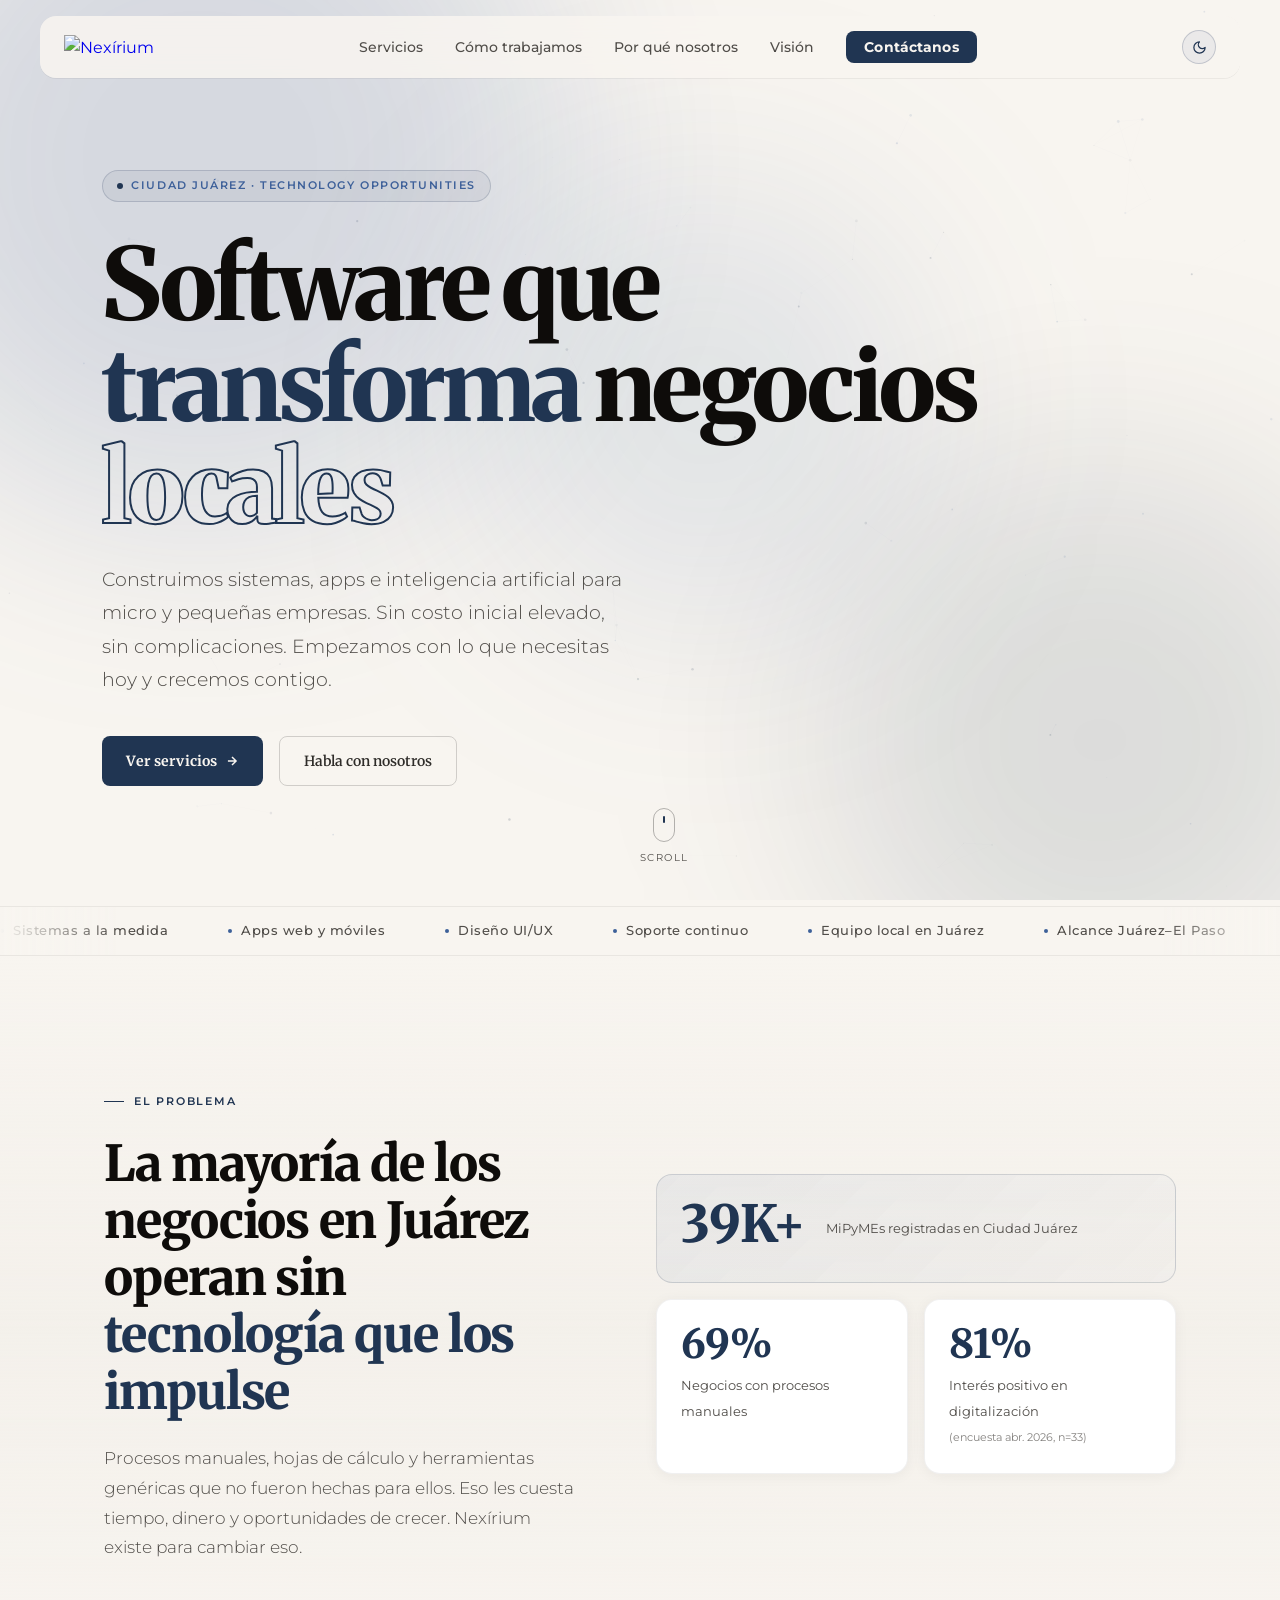
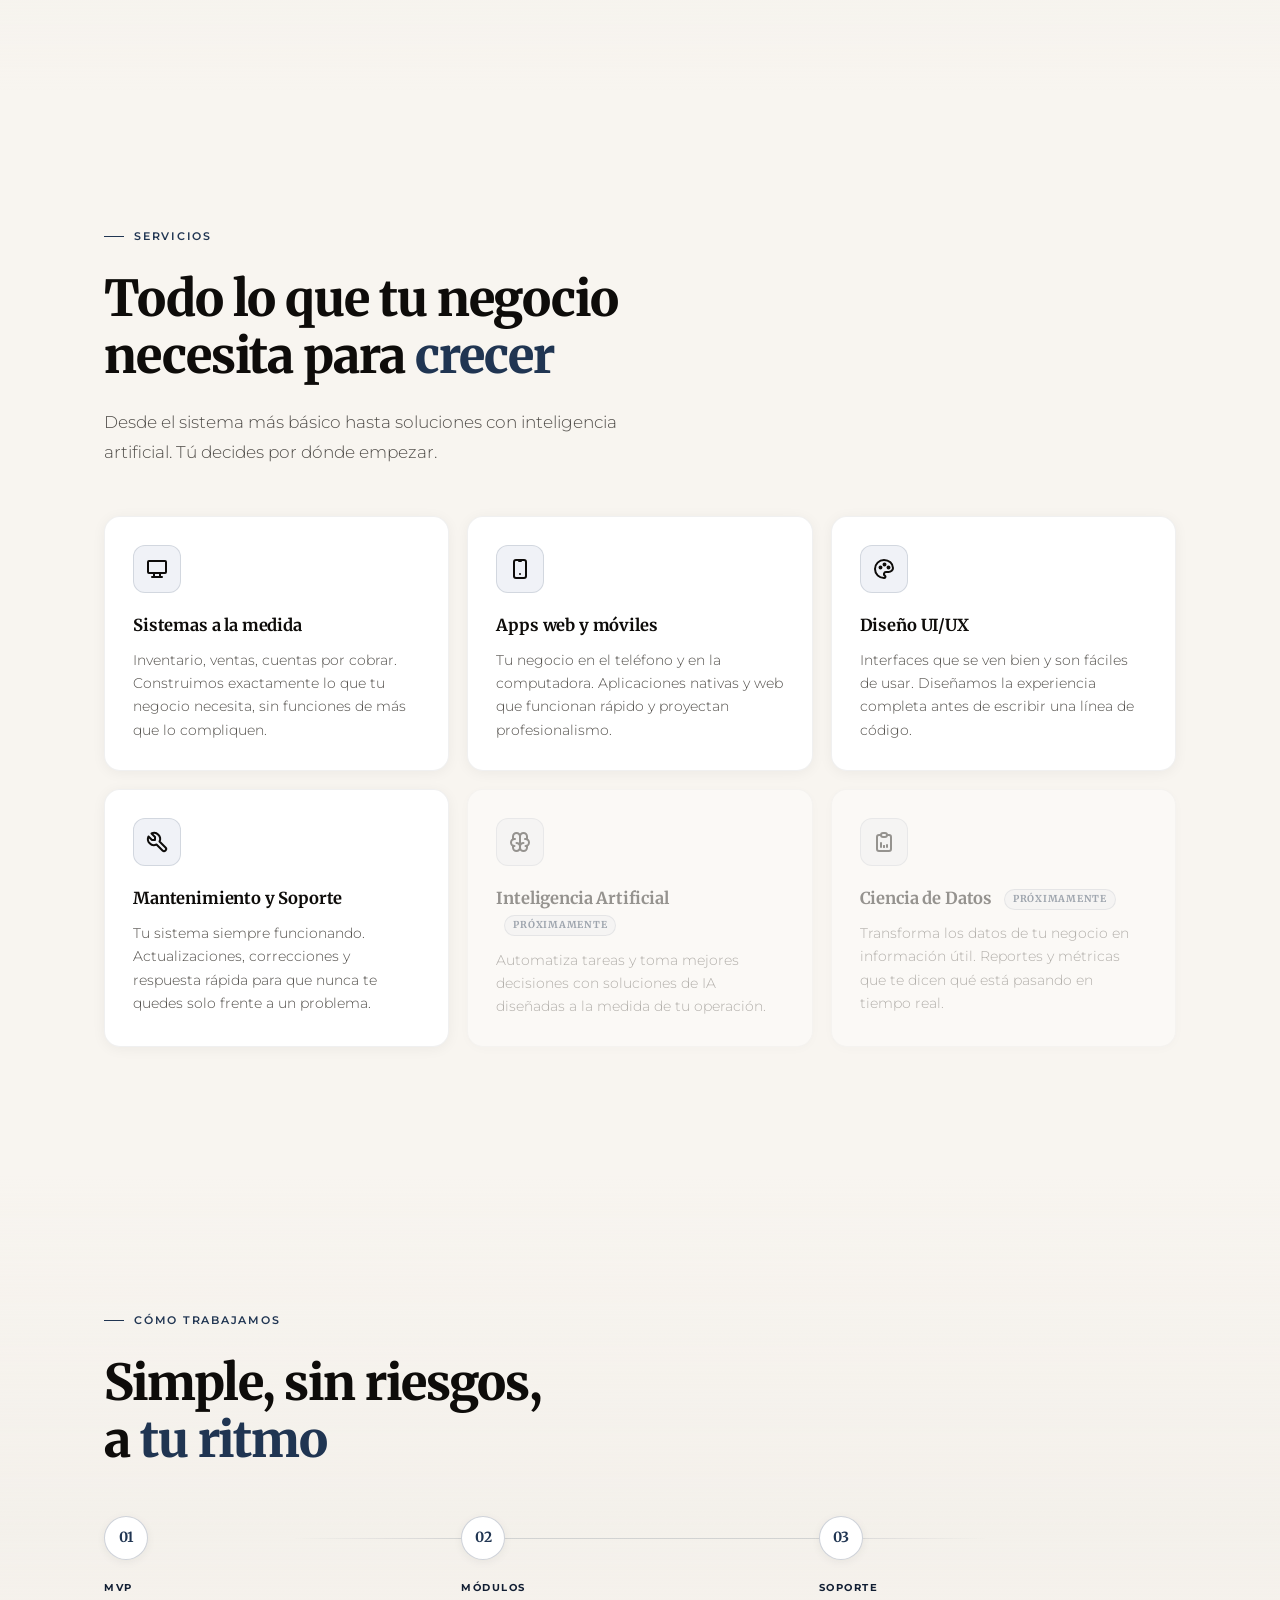
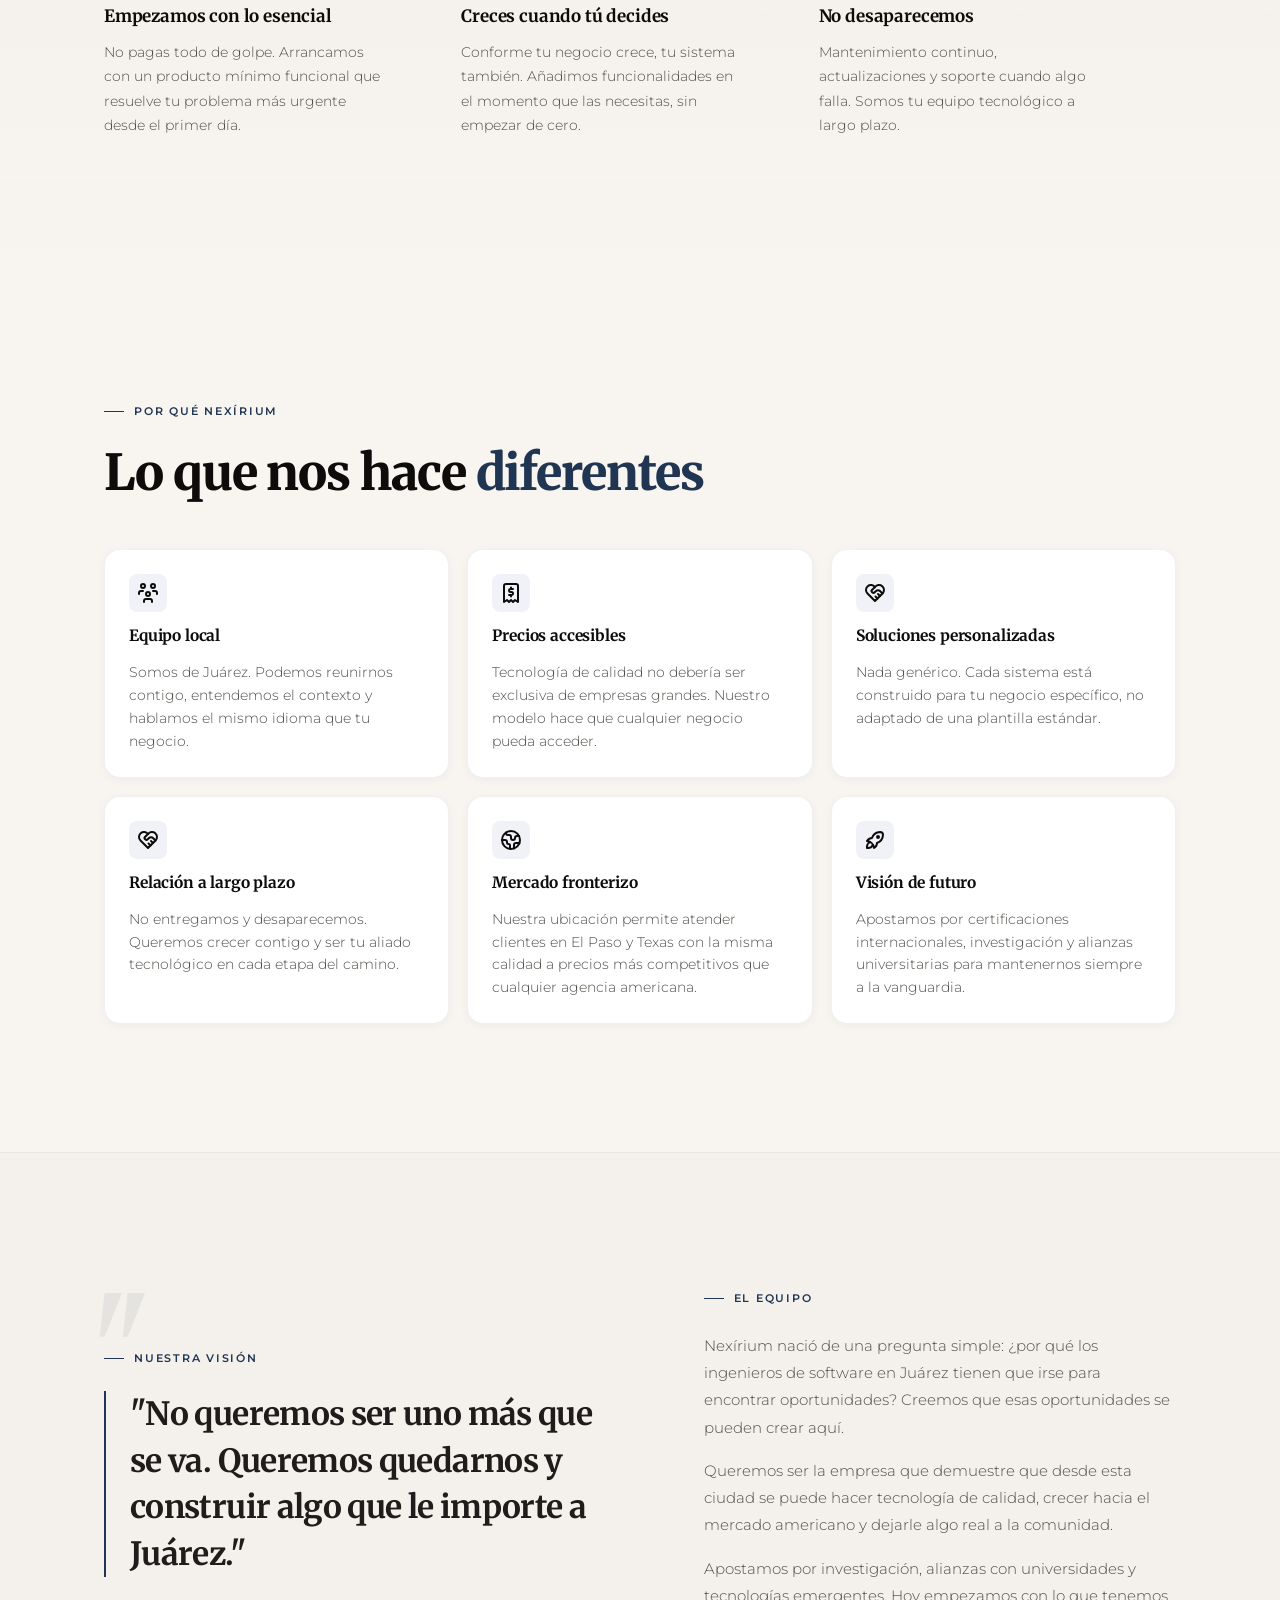
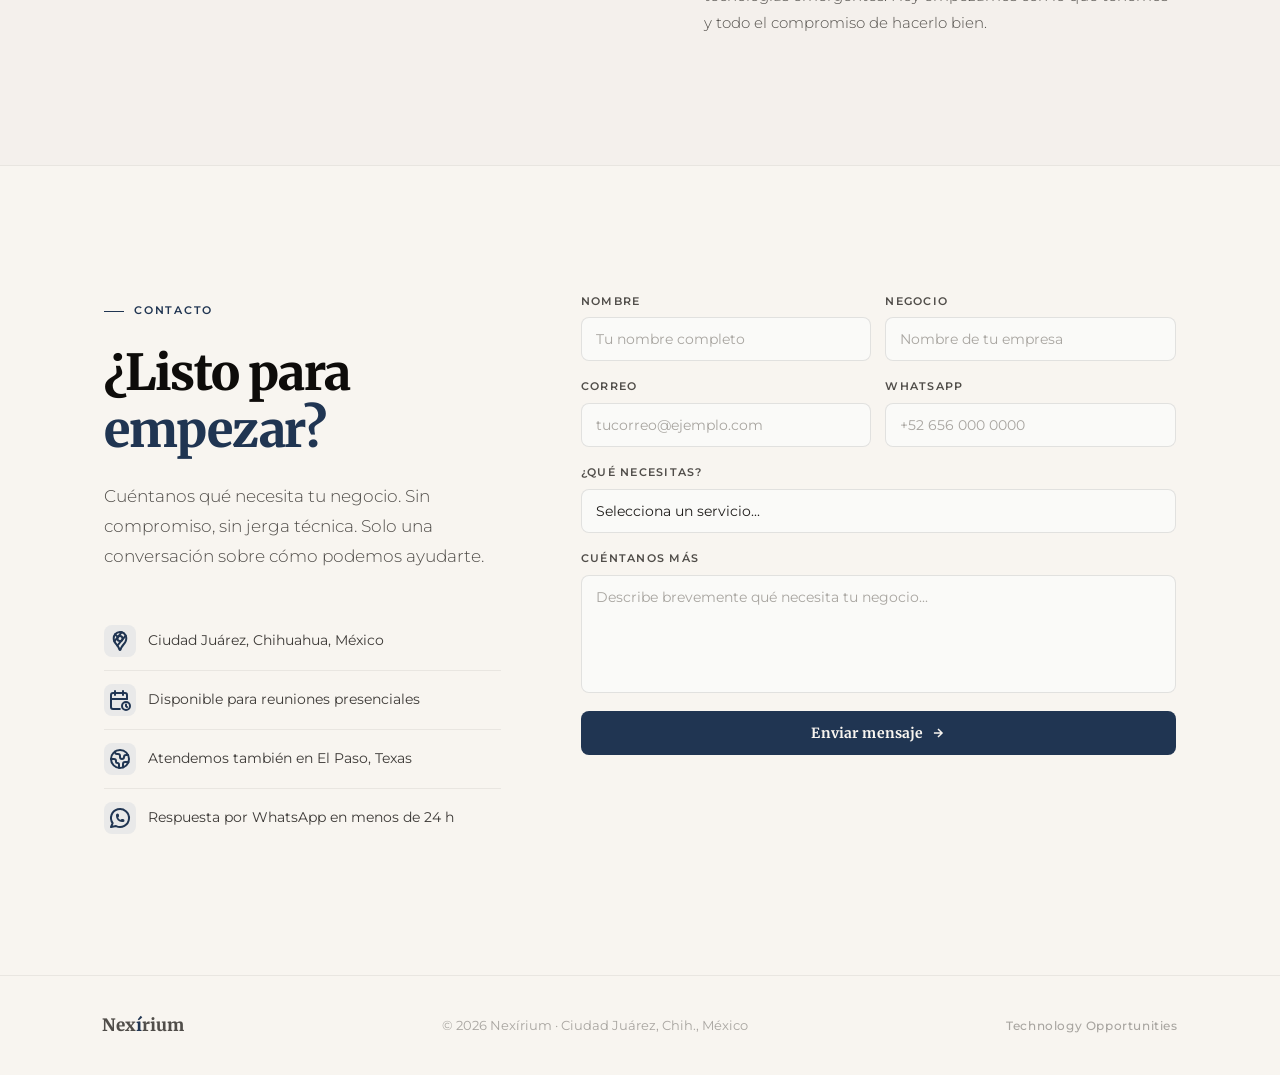
==== index.html @ 11ccbeec "Add theme toggle functionality and light mode styles in index.html" ====
<!DOCTYPE html>
<html lang="es">
<head>
  <meta charset="UTF-8">
  <meta name="viewport" content="width=device-width, initial-scale=1.0">
  <title>Nexírium — Digitalizamos tu negocio</title>
  <meta name="description" content="Software a la medida para micro y pequeñas empresas en Ciudad Juárez. Sistemas, apps e inteligencia artificial sin inversión inicial elevada.">
  <meta name="theme-color" content="#070D1A">
  <meta name="color-scheme" content="light dark">
  <link rel="preconnect" href="https://fonts.googleapis.com">
  <link rel="preconnect" href="https://fonts.gstatic.com" crossorigin>
  <link href="https://fonts.googleapis.com/css2?family=Merriweather:ital,opsz,wght@0,18..144,300..900;1,18..144,300..900&family=Montserrat:ital,wght@0,100..900;1,100..900&display=swap" rel="stylesheet">
  <script>(function(){var t=localStorage.getItem('nx-theme');if(t==='light'){document.documentElement.setAttribute('data-theme','light');}else if(!t&&!window.matchMedia('(prefers-color-scheme: dark)').matches){document.documentElement.setAttribute('data-theme','light');}})();</script>

  <style>
    /* ── BRAND TOKENS ── */
    :root {
      --navy-50:  #D8E8F2;
      --navy-100: #A8BDD6;
      --navy-200: #6A8FB8;
      --navy-300: #3D6099;
      --navy-400: #203552;
      --navy-700: #111E33;
      --navy-800: #0D1625;
      --navy-900: #070D1A;
      --navy-950: #040A12;

      --gold-300: #F5C060;
      --gold-400: #F0B840;
      --gold-500: #E8A020;
      --gold-600: #C07D10;
      --gold-700: #975E0B;

      --neutral-100: #EDECEA;
      --neutral-200: #D9D8D4;
      --neutral-300: #C2C0BB;
      --neutral-400: #A8A5A0;
      --neutral-500: #8C8983;
      --neutral-600: #706D68;
      --neutral-700: #504D49;
      --neutral-800: #3D3A37;
      --neutral-900: #272523;

      --font-display: 'Merriweather', Georgia, serif;
      --font-body:    'Montserrat', Arial, sans-serif;

      --space-2:  8px;
      --space-3:  12px;
      --space-4:  16px;
      --space-6:  24px;
      --space-8:  32px;
      --space-10: 40px;
      --space-12: 48px;
      --space-16: 64px;

      --radius-sm:   4px;
      --radius-md:   8px;
      --radius-lg:   12px;
      --radius-xl:   16px;
      --radius-full: 9999px;

      --shadow-gold: 0 0 28px rgba(232,160,32,.32);
      --glow-gold:   0 0 40px rgba(232,160,32,.14);
    }

    *, *::before, *::after { margin: 0; padding: 0; box-sizing: border-box; }
    html { scroll-behavior: smooth; color-scheme: dark; }
    body {
      background: var(--navy-900);
      color: var(--neutral-100);
      font-family: var(--font-body);
      overflow-x: hidden;
      line-height: 1.6;
      transition: background-color .4s ease, color .4s ease;
    }

    /* ── SKIP LINK ── */
    .skip-link {
      position: fixed;
      top: -100%;
      left: 16px;
      background: var(--gold-500);
      color: var(--navy-900);
      padding: 8px 16px;
      border-radius: var(--radius-md);
      font-weight: 700;
      font-size: 14px;
      z-index: 9999;
      text-decoration: none;
      transition: top .2s;
    }
    .skip-link:focus { top: 16px; }

    /* ── SCROLL PROGRESS ── */
    #scroll-bar {
      position: fixed;
      top: 0; left: 0;
      height: 2px;
      width: 100%;
      transform: scaleX(0);
      transform-origin: left;
      background: linear-gradient(90deg, var(--gold-500), var(--gold-300));
      z-index: 9999;
    }

    /* ── FOCUS VISIBLE ── */
    :focus-visible {
      outline: 2px solid var(--gold-500);
      outline-offset: 3px;
      border-radius: var(--radius-sm);
    }
    .field input:focus-visible,
    .field textarea:focus-visible,
    .field select:focus-visible {
      outline: none;
      border-color: var(--gold-500);
      box-shadow: 0 0 0 3px rgba(232,160,32,.1);
    }

    /* ── SECTION ANCHOR OFFSET (fixed nav) ── */
    #services, #how, #why, #vision, #contact {
      scroll-margin-top: 88px;
    }

    /* ── REDUCED MOTION ── */
    @media (prefers-reduced-motion: reduce) {
      *, *::before, *::after {
        animation-duration: 0.01ms !important;
        animation-iteration-count: 1 !important;
        transition-duration: 0.01ms !important;
      }
      html { scroll-behavior: auto; }
      .marquee-track { animation: none; }
    }

    /* ── AMBIENT BACKGROUND ── */
    .ambient {
      position: fixed;
      inset: 0;
      z-index: 0;
      pointer-events: none;
      overflow: hidden;
    }
    .orb {
      position: absolute;
      border-radius: 50%;
      filter: blur(110px);
    }
    .orb-1 {
      width: 720px; height: 720px;
      background: rgba(232,160,32,.09);
      top: -200px; left: -160px;
      animation: drift1 20s ease-in-out infinite;
    }
    .orb-2 {
      width: 560px; height: 560px;
      background: rgba(61,96,153,.12);
      bottom: -120px; right: -100px;
      animation: drift2 26s ease-in-out infinite;
    }
    .orb-3 {
      width: 440px; height: 440px;
      background: rgba(232,160,32,.06);
      top: 45%; left: 55%;
      transform: translate(-50%,-50%);
      animation: drift3 18s ease-in-out infinite;
    }
    @keyframes drift1 {
      0%,100% { transform: translate(0,0) scale(1); }
      40%      { transform: translate(80px,70px) scale(1.08); }
      70%      { transform: translate(-30px,110px) scale(.94); }
    }
    @keyframes drift2 {
      0%,100% { transform: translate(0,0); }
      35%     { transform: translate(-70px,-80px) scale(1.06); }
      70%     { transform: translate(50px,-40px) scale(.92); }
    }
    @keyframes drift3 {
      0%,100% { transform: translate(-50%,-50%) scale(1); }
      50%     { transform: translate(-58%,-42%) scale(1.14); }
    }

    #particles { position: fixed; inset: 0; z-index: 0; pointer-events: none; }

    /* ── NAV ── */
    nav {
      position: fixed;
      top: 16px; left: 50%;
      transform: translateX(-50%);
      width: calc(100% - 48px);
      max-width: 1200px;
      z-index: 500;
      display: flex;
      justify-content: space-between;
      align-items: center;
      padding: 14px 24px;
      background: rgba(7,13,26,.75);
      backdrop-filter: blur(20px);
      -webkit-backdrop-filter: blur(20px);
      border: none;
      border-radius: var(--radius-xl);
      transition: opacity .35s, transform .35s, top .35s, background-color .4s ease, box-shadow .4s ease;
    }
    nav.solid {
      top: 8px;
      background: rgba(7,13,26,.92);
      border-color: rgba(232,160,32,.1);
      box-shadow: 0 8px 32px rgba(0,0,0,.4);
    }

    .nav-logo {
      display: flex;
      align-items: center;
      gap: 10px;
      text-decoration: none;
      flex-shrink: 0;
    }
    .nav-logo img {
      height: 25px;
      filter: brightness(4.5) invert(1);
      display: block;
    }

    .nav-links {
      display: flex;
      align-items: center;
      gap: 32px;
      list-style: none;
    }
    .nav-links a {
      color: var(--neutral-500);
      text-decoration: none;
      font-size: 13.5px;
      font-weight: 500;
      transition: color .2s;
      position: relative;
    }
    .nav-links a:not(.nav-cta)::after {
      content: '';
      position: absolute;
      bottom: -3px; left: 0;
      width: 0; height: 1px;
      background: var(--gold-500);
      transition: width .3s ease;
    }
    .nav-links a:not(.nav-cta):hover { color: var(--neutral-200); }
    .nav-links a:not(.nav-cta):hover::after { width: 100%; }
    .nav-cta {
      background: var(--gold-500) !important;
      color: var(--navy-900) !important;
      padding: 8px 18px;
      border-radius: var(--radius-md);
      font-weight: 700 !important;
      letter-spacing: .01em;
      transition: background .2s, box-shadow .2s, transform .2s !important;
    }
    .nav-cta:hover {
      background: var(--gold-400) !important;
      box-shadow: var(--shadow-gold) !important;
      transform: translateY(-1px);
    }
    .nav-cta::after { display: none !important; }

    .hamburger {
      display: none;
      flex-direction: column;
      gap: 5px;
      cursor: pointer;
      background: none;
      border: none;
      padding: 4px;
    }
    .hamburger span {
      display: block;
      width: 22px; height: 2px;
      background: var(--neutral-300);
      border-radius: 2px;
      transition: transform .3s, opacity .3s;
    }
    .hamburger.open span:nth-child(1) { transform: translateY(7px) rotate(45deg); }
    .hamburger.open span:nth-child(2) { opacity: 0; }
    .hamburger.open span:nth-child(3) { transform: translateY(-7px) rotate(-45deg); }

    .mobile-menu {
      position: fixed;
      top: 80px; left: 20px; right: 20px;
      background: rgba(13,22,37,.97);
      border: 1px solid rgba(255,255,255,.08);
      border-radius: var(--radius-xl);
      backdrop-filter: blur(24px);
      padding: 20px;
      z-index: 490;
      display: none;
      flex-direction: column;
      gap: 4px;
      transform-origin: top center;
      animation: menuOpen .25s ease forwards;
    }
    .mobile-menu.open { display: flex; }
    @keyframes menuOpen {
      from { opacity: 0; transform: scaleY(.95); }
      to   { opacity: 1; transform: scaleY(1); }
    }
    .mobile-menu a {
      color: var(--neutral-400);
      text-decoration: none;
      font-size: 15px;
      font-weight: 500;
      padding: 12px 8px;
      border-radius: var(--radius-md);
      transition: color .2s, background .2s;
    }
    .mobile-menu a:hover { color: var(--gold-400); background: rgba(232,160,32,.06); }
    .mobile-menu .m-cta {
      color: var(--gold-400) !important;
      font-weight: 700;
      margin-top: 8px;
      border-top: 1px solid rgba(255,255,255,.06);
      padding-top: 16px;
    }

    /* ── SHARED ── */
    section { position: relative; z-index: 1; }
    .wrap {
      max-width: 1200px;
      margin: 0 auto;
      padding: clamp(80px,10vw,128px) 5%;
    }

    .tag {
      display: inline-flex;
      align-items: center;
      gap: 10px;
      font-size: 11px;
      font-weight: 600;
      letter-spacing: .16em;
      text-transform: uppercase;
      color: var(--gold-500);
      margin-bottom: var(--space-6);
    }
    .tag::before {
      content: '';
      display: block;
      width: 20px; height: 1px;
      background: var(--gold-500);
    }

    .heading {
      font-family: var(--font-display);
      font-size: clamp(1.9rem, 4.2vw, 3.1rem);
      font-weight: 800;
      line-height: 1.15;
      letter-spacing: -.022em;
      max-width: 760px;
      margin-bottom: var(--space-6);
    }
    .heading em { font-style: normal; color: var(--gold-500); }

    .body-text {
      color: var(--neutral-500);
      font-size: 1.05rem;
      line-height: 1.78;
      max-width: 560px;
      font-weight: 300;
    }

    /* ── BUTTONS ── */
    .btn-primary {
      display: inline-flex;
      align-items: center;
      gap: var(--space-2);
      background: var(--gold-500);
      color: var(--navy-900);
      font-family: var(--font-display);
      font-weight: 700;
      font-size: 14px;
      padding: 13px 24px;
      border: none;
      border-radius: var(--radius-md);
      cursor: pointer;
      text-decoration: none;
      transition: background .22s, transform .22s, box-shadow .22s;
      letter-spacing: .01em;
    }
    .btn-primary:hover {
      background: var(--gold-400);
      transform: translateY(-2px);
      box-shadow: 0 14px 36px rgba(232,160,32,.3);
    }
    .btn-primary .arrow { transition: transform .2s; }
    .btn-primary:hover .arrow { transform: translateX(4px); }

    .btn-ghost {
      display: inline-flex;
      align-items: center;
      gap: var(--space-2);
      background: transparent;
      color: var(--neutral-200);
      font-family: var(--font-display);
      font-weight: 600;
      font-size: 14px;
      padding: 13px 24px;
      border: 1px solid rgba(255,255,255,.14);
      border-radius: var(--radius-md);
      cursor: pointer;
      text-decoration: none;
      transition: border-color .22s, color .22s, transform .22s;
    }
    .btn-ghost:hover {
      border-color: rgba(232,160,32,.5);
      color: var(--gold-400);
      transform: translateY(-2px);
    }

    /* ── HERO ── */
    #hero {
      min-height: 100vh;
      display: flex;
      flex-direction: column;
      justify-content: center;
      align-items: flex-start;
      padding: clamp(110px,15vw,170px) 8% clamp(80px,10vw,120px);
    }

    .hero-badge {
      display: inline-flex;
      align-items: center;
      gap: 8px;
      background: rgba(232,160,32,.08);
      border: 1px solid rgba(232,160,32,.24);
      color: var(--gold-400);
      font-size: 11px;
      font-weight: 600;
      letter-spacing: .14em;
      text-transform: uppercase;
      padding: 6px 14px;
      border-radius: var(--radius-full);
      margin-bottom: var(--space-8);
      opacity: 0;
      animation: fadeUp .7s .1s forwards;
    }
    .pulse {
      width: 6px; height: 6px;
      background: var(--gold-500);
      border-radius: 50%;
      animation: pulseDot 2.4s ease-in-out infinite;
    }
    @keyframes pulseDot {
      0%,100% { box-shadow: 0 0 0 0 rgba(232,160,32,.6); }
      50%      { box-shadow: 0 0 0 5px rgba(232,160,32,0); }
    }

    .hero-h1 {
      font-family: var(--font-display);
      font-size: clamp(2.9rem, 7.8vw, 6.8rem);
      font-weight: 800;
      line-height: 1.02;
      letter-spacing: -.038em;
      max-width: 960px;
      margin-bottom: var(--space-6);
    }
    .hero-h1 .word {
      display: inline-block;
      opacity: 0;
      transform: translateY(30px);
      transition: opacity .65s ease, transform .65s ease;
    }
    .hero-h1 .gold { color: var(--gold-500); }
    .hero-h1 .outline {
      -webkit-text-stroke: 1.5px var(--gold-500);
      color: transparent;
    }

    .hero-sub {
      font-size: clamp(1rem,1.6vw,1.18rem);
      color: var(--neutral-500);
      max-width: 520px;
      line-height: 1.76;
      font-weight: 300;
      margin-bottom: var(--space-10);
      opacity: 0;
      animation: fadeUp .8s .95s forwards;
    }

    .hero-ctas {
      display: flex;
      gap: var(--space-4);
      flex-wrap: wrap;
      opacity: 0;
      animation: fadeUp .8s 1.15s forwards;
    }

    @keyframes fadeUp {
      to { opacity: 1; transform: translateY(0); }
    }

    .hero-scroll {
      position: absolute;
      bottom: 40px; left: 50%;
      transform: translateX(-50%);
      display: flex;
      flex-direction: column;
      align-items: center;
      gap: 8px;
      opacity: 0;
      animation: fadeUp .8s 1.7s forwards;
    }
    .mouse-icon {
      width: 22px; height: 34px;
      border: 1.5px solid rgba(255,255,255,.18);
      border-radius: 12px;
      display: flex;
      justify-content: center;
      padding-top: 7px;
    }
    .mouse-wheel {
      width: 2px; height: 7px;
      background: var(--gold-500);
      border-radius: 2px;
      animation: wheel 2s ease-in-out infinite;
    }
    @keyframes wheel {
      0%,100% { transform: translateY(0); opacity: 1; }
      70%      { transform: translateY(10px); opacity: 0; }
    }
    .scroll-lbl {
      font-size: 10px;
      letter-spacing: .14em;
      text-transform: uppercase;
      color: var(--neutral-700);
    }

    /* ── MARQUEE ── */
    #marquee-bar {
      position: relative; z-index: 1;
      border-top: 1px solid rgba(255,255,255,.04);
      border-bottom: 1px solid rgba(255,255,255,.04);
      padding: 14px 0;
      overflow: hidden;
    }
    #marquee-bar::before,
    #marquee-bar::after {
      content: '';
      position: absolute;
      top: 0; bottom: 0;
      width: 120px;
      z-index: 2;
    }
    #marquee-bar::before { left: 0;  background: linear-gradient(90deg, var(--navy-900), transparent); }
    #marquee-bar::after  { right: 0; background: linear-gradient(-90deg, var(--navy-900), transparent); }

    .marquee-track {
      display: flex;
      gap: 60px;
      width: max-content;
      animation: scrollLeft 28s linear infinite;
    }
    .marquee-track:hover { animation-play-state: paused; }
    .mi {
      display: inline-flex;
      align-items: center;
      gap: 9px;
      color: var(--neutral-700);
      font-size: 12.5px;
      font-weight: 500;
      letter-spacing: .04em;
      white-space: nowrap;
      transition: color .2s;
    }
    .mi:hover { color: var(--neutral-500); }
    .mi-dot {
      width: 4px; height: 4px;
      background: var(--gold-600);
      border-radius: 50%;
      flex-shrink: 0;
    }
    @keyframes scrollLeft {
      from { transform: translateX(0); }
      to   { transform: translateX(-50%); }
    }

    /* ── PROBLEM ── */
    #problem { background: linear-gradient(180deg, transparent, rgba(7,13,26,.5), transparent); }
    #problem .wrap {
      display: grid;
      grid-template-columns: 1fr 1.1fr;
      gap: 80px;
      align-items: center;
    }
    .stat-grid {
      display: grid;
      grid-template-columns: 1fr 1fr;
      gap: 16px;
    }
    .stat-card {
      background: var(--navy-800);
      border: 1px solid rgba(255,255,255,.05);
      border-radius: var(--radius-xl);
      padding: 24px;
      transition: transform .35s, opacity .35s;
    }
    .stat-card:hover {
      border-color: rgba(232,160,32,.16);
      transform: translateY(-3px);
      box-shadow: var(--glow-gold);
    }
    .stat-num {
      display: block;
      font-family: var(--font-display);
      font-size: 2.5rem;
      font-weight: 800;
      color: var(--gold-500);
      line-height: 1;
      margin-bottom: 8px;
    }
    .stat-label {
      color: var(--neutral-500);
      font-size: 13px;
      line-height: 1.55;
    }
    .stat-card.wide {
      grid-column: 1 / -1;
      display: flex;
      align-items: center;
      gap: 20px;
      background: linear-gradient(135deg, rgba(232,160,32,.07), rgba(232,160,32,.02));
      border-color: rgba(232,160,32,.18);
    }
    .stat-card.wide .stat-num { font-size: 3.2rem; flex-shrink: 0; }

    /* ── SERVICES ── */
    .services-grid {
      display: grid;
      grid-template-columns: repeat(3, 1fr);
      gap: 18px;
      margin-top: var(--space-12);
    }
    .service-card {
      background: var(--navy-800);
      border: 1px solid rgba(255,255,255,.05);
      border-radius: var(--radius-xl);
      padding: 28px;
      position: relative;
      overflow: hidden;
      transition: transform .4s, opacity .4s;
      cursor: default;
    }
    .service-card::after {
      content: '';
      position: absolute;
      top: 0; left: 0; right: 0;
      height: 1px;
      background: linear-gradient(90deg, transparent, rgba(232,160,32,.5), transparent);
      transform: scaleX(0);
      transition: transform .4s ease;
    }
    .service-card:hover {
      border-color: rgba(232,160,32,.18);
      box-shadow: 0 20px 48px rgba(0,0,0,.25), var(--glow-gold);
    }
    .service-card:hover::after { transform: scaleX(1); }

    .s-icon {
      width: 48px; height: 48px;
      background: rgba(232,160,32,.09);
      border: 1px solid rgba(232,160,32,.18);
      border-radius: var(--radius-lg);
      display: flex;
      align-items: center;
      justify-content: center;
      font-size: 20px;
      margin-bottom: 20px;
      transition: background .3s, box-shadow .3s;
    }
    .service-card:hover .s-icon {
      background: rgba(232,160,32,.16);
      box-shadow: 0 0 18px rgba(232,160,32,.2);
    }
    .service-card h3 {
      font-family: var(--font-display);
      font-size: 16.5px;
      font-weight: 700;
      margin-bottom: 10px;
      letter-spacing: -.01em;
    }
    .service-card p {
      color: var(--neutral-500);
      font-size: 13.5px;
      line-height: 1.72;
      font-weight: 300;
    }
    .service-card.dimmed { opacity: .52; }

    .badge-soon {
      display: inline-flex;
      align-items: center;
      gap: 3px;
      background: rgba(232,160,32,.09);
      color: var(--gold-500);
      border: 1px solid rgba(232,160,32,.2);
      border-radius: var(--radius-full);
      font-size: 9.5px;
      font-weight: 700;
      letter-spacing: .08em;
      text-transform: uppercase;
      padding: 2px 8px;
      margin-left: 8px;
      vertical-align: middle;
    }

    /* ── HOW IT WORKS ── */
    #how { background: linear-gradient(180deg, transparent, rgba(13,22,37,.45), transparent); }
    .process-steps {
      display: grid;
      grid-template-columns: repeat(3, 1fr);
      gap: 0;
      margin-top: var(--space-12);
      position: relative;
    }
    .process-steps::before {
      content: '';
      position: absolute;
      top: 22px; left: calc(16.66% + 8px); right: calc(16.66% + 8px);
      height: 1px;
      background: linear-gradient(90deg, transparent, rgba(232,160,32,.25) 25%, rgba(232,160,32,.25) 75%, transparent);
    }
    .step {
      padding-right: 32px;
      position: relative;
    }
    .step-num {
      display: flex;
      align-items: center;
      justify-content: center;
      width: 44px; height: 44px;
      background: var(--navy-800);
      border: 1px solid rgba(232,160,32,.22);
      border-radius: var(--radius-full);
      font-family: var(--font-display);
      font-size: 14px;
      font-weight: 700;
      color: var(--gold-500);
      margin-bottom: 20px;
      position: relative;
      z-index: 1;
      transition: background .3s, border-color .3s, box-shadow .3s;
    }
    .step:hover .step-num {
      background: rgba(232,160,32,.1);
      border-color: var(--gold-500);
      box-shadow: 0 0 22px rgba(232,160,32,.22);
    }
    .step-tag {
      font-size: 9.5px;
      font-weight: 700;
      letter-spacing: .16em;
      text-transform: uppercase;
      color: var(--gold-600);
      margin-bottom: 8px;
    }
    .step h3 {
      font-family: var(--font-display);
      font-size: 17px;
      font-weight: 700;
      margin-bottom: 10px;
      letter-spacing: -.01em;
    }
    .step p {
      color: var(--neutral-500);
      font-size: 14px;
      line-height: 1.75;
      font-weight: 300;
      max-width: 280px;
    }

    /* ── WHY ── */
    .why-grid {
      display: grid;
      grid-template-columns: repeat(3, 1fr);
      gap: 18px;
      margin-top: var(--space-12);
    }
    .why-card {
      background: var(--navy-800);
      border: 1px solid rgba(255,255,255,.04);
      border-radius: var(--radius-xl);
      padding: 24px;
      display: flex;
      flex-direction: column;
      gap: 12px;
      transition: border-color .3s, transform .3s;
    }
    .why-card:hover {
      border-color: rgba(232,160,32,.12);
      transform: translateY(-4px);
    }
    .why-icon {
      width: 38px; height: 38px;
      background: rgba(232,160,32,.09);
      border-radius: var(--radius-md);
      display: flex; align-items: center; justify-content: center;
      font-size: 17px;
    }
    .why-card h3 {
      font-family: var(--font-display);
      font-size: 15.5px;
      font-weight: 700;
      letter-spacing: -.01em;
    }
    .why-card p {
      color: var(--neutral-500);
      font-size: 13.5px;
      line-height: 1.7;
      font-weight: 300;
    }

    /* ── VISION ── */
    #vision {
      border-top: 1px solid rgba(255,255,255,.04);
      border-bottom: 1px solid rgba(255,255,255,.04);
      background: rgba(13,22,37,.35);
    }
    #vision .wrap {
      display: grid;
      grid-template-columns: 1.1fr 1fr;
      gap: 80px;
      align-items: center;
    }
    .quote-wrap { position: relative; }
    .quote-mark {
      position: absolute;
      top: -32px; left: -16px;
      font-family: var(--font-display);
      font-size: 140px;
      font-weight: 800;
      line-height: .7;
      color: var(--gold-500);
      opacity: .1;
      pointer-events: none;
      user-select: none;
    }
    blockquote {
      font-family: var(--font-display);
      font-size: clamp(1.35rem, 2.5vw, 2rem);
      font-weight: 700;
      line-height: 1.45;
      letter-spacing: -.02em;
      color: var(--neutral-100);
      border-left: 2px solid var(--gold-500);
      padding-left: 24px;
      position: relative;
    }
    .vision-text p {
      color: var(--neutral-500);
      font-size: 15px;
      line-height: 1.82;
      font-weight: 300;
    }
    .vision-text p + p { margin-top: 16px; }
    .vision-text .vision-tag { margin-bottom: var(--space-6); }

    /* ── CONTACT ── */
    #contact .wrap {
      display: grid;
      grid-template-columns: 1fr 1.5fr;
      gap: 80px;
      align-items: start;
    }
    .contact-info .body-text { margin-bottom: var(--space-8); }
    .c-detail {
      display: flex;
      align-items: center;
      gap: 12px;
      padding: 13px 0;
      border-bottom: 1px solid rgba(255,255,255,.04);
      color: var(--neutral-500);
      font-size: 14px;
    }
    .c-detail:last-child { border-bottom: none; }
    .c-icon {
      width: 32px; height: 32px;
      background: rgba(232,160,32,.08);
      border-radius: var(--radius-md);
      display: flex; align-items: center; justify-content: center;
      color: var(--gold-500);
      flex-shrink: 0;
      font-size: 14px;
    }

    .contact-form { display: flex; flex-direction: column; gap: 18px; }
    .form-row { display: grid; grid-template-columns: 1fr 1fr; gap: 14px; }
    .field { display: flex; flex-direction: column; gap: 7px; }
    .field label {
      font-size: 10.5px;
      font-weight: 600;
      letter-spacing: .12em;
      text-transform: uppercase;
      color: var(--neutral-600);
    }
    .field input, .field textarea, .field select {
      background: var(--navy-800);
      border: 1px solid rgba(255,255,255,.07);
      border-radius: var(--radius-md);
      color: var(--neutral-100);
      font-family: var(--font-body);
      font-size: 14px;
      padding: 12px 14px;
      outline: none;
      transition: border-color .22s, box-shadow .22s;
      width: 100%;
    }
    .field input:focus, .field textarea:focus, .field select:focus {
      border-color: var(--gold-500);
      box-shadow: 0 0 0 3px rgba(232,160,32,.1);
    }
    .field input::placeholder, .field textarea::placeholder { color: var(--neutral-700); }
    .field textarea { height: 118px; resize: none; }
    .field select { cursor: pointer; appearance: none; background-image: url("data:image/svg+xml,%3Csvg xmlns='http://www.w3.org/2000/svg' width='12' height='8' fill='none'%3E%3Cpath d='M1 1l5 5 5-5' stroke='%23706D68' stroke-width='1.5' stroke-linecap='round'/%3E%3C/svg%3E"); background-repeat: no-repeat; background-position: right 14px center; }
    .field select option { background: var(--navy-800); }
    .form-submit .btn-primary { width: 100%; justify-content: center; }

    /* ── FOOTER ── */
    footer {
      position: relative; z-index: 1;
      border-top: 1px solid rgba(255,255,255,.05);
      padding: 36px 8%;
    }
    .footer-inner {
      max-width: 1200px;
      margin: 0 auto;
      display: flex;
      align-items: center;
      justify-content: space-between;
      flex-wrap: wrap;
      gap: 12px;
    }
    .footer-brand {
      font-family: var(--font-display);
      font-weight: 800;
      font-size: 17px;
      color: var(--neutral-700);
    }
    .footer-brand span { color: var(--gold-500); }
    .footer-copy { color: var(--neutral-800); font-size: 13px; }
    .footer-tag { color: var(--neutral-800); font-size: 12px; font-weight: 500; letter-spacing: .05em; }

    /* ── REVEAL ── */
    .r {
      opacity: 0;
      transform: translateY(26px);
      transition: opacity .65s ease, transform .65s ease;
    }
    .r.show { opacity: 1; transform: translateY(0); }
    .d1 { transition-delay: .1s; }
    .d2 { transition-delay: .2s; }
    .d3 { transition-delay: .3s; }
    .d4 { transition-delay: .4s; }
    .d5 { transition-delay: .5s; }

    /* ── RESPONSIVE ── */
    @media (max-width: 1024px) {
      #problem .wrap,
      #vision .wrap,
      #contact .wrap { grid-template-columns: 1fr; gap: 52px; }
      .services-grid, .why-grid { grid-template-columns: 1fr 1fr; }
      .process-steps { grid-template-columns: 1fr; gap: 40px; }
      .process-steps::before { display: none; }
      .step { padding-right: 0; }
    }
    @media (max-width: 768px) {
      nav { width: calc(100% - 32px); padding: 12px 18px; }
      .nav-links { display: none; }
      .hamburger { display: flex; }
      .services-grid,
      .why-grid { grid-template-columns: 1fr; }
      .stat-grid { grid-template-columns: 1fr; }
      .stat-card.wide { flex-direction: column; }
      .form-row { grid-template-columns: 1fr; }
      .footer-inner { flex-direction: column; align-items: flex-start; gap: 6px; }
    }
    @media (max-width: 480px) {
      .hero-h1 { font-size: clamp(2.4rem,11vw,3.2rem); }
      .hero-ctas { flex-direction: column; }
      .hero-ctas .btn-primary, .hero-ctas .btn-ghost { width: 100%; justify-content: center; }
    }

    /* ── THEME TOGGLE BUTTON ── */
    .theme-toggle {
      display: flex;
      align-items: center;
      justify-content: center;
      width: 34px;
      height: 34px;
      background: rgba(232,160,32,.08);
      border: 1px solid rgba(232,160,32,.2);
      border-radius: var(--radius-full);
      cursor: pointer;
      color: var(--gold-500);
      transition: background .22s, border-color .22s, transform .2s, box-shadow .22s;
      flex-shrink: 0;
      position: relative;
      overflow: hidden;
    }
    .theme-toggle:hover {
      background: rgba(232,160,32,.15);
      border-color: rgba(232,160,32,.4);
      transform: scale(1.08);
      box-shadow: 0 0 16px rgba(232,160,32,.22);
    }
    .theme-toggle svg {
      position: absolute;
      transition: transform .45s cubic-bezier(.34,1.56,.64,1), opacity .3s ease;
      flex-shrink: 0;
    }
    .icon-sun  { opacity: 1;  transform: rotate(0deg)   scale(1); }
    .icon-moon { opacity: 0;  transform: rotate(-90deg) scale(.55); }
    [data-theme="light"] .icon-sun  { opacity: 0;  transform: rotate(90deg) scale(.55); }
    [data-theme="light"] .icon-moon { opacity: 1;  transform: rotate(0deg)  scale(1); }

    /* ── LIGHT MODE ── */
    [data-theme="light"] {
      color-scheme: light;

      /* Backgrounds: warm cream */
      --navy-900: #F8F5F0;
      --navy-950: #EDE9E3;
      --navy-800: #FFFFFF;
      --navy-700: #F0EDE7;
      --navy-400: #C8C4BC;
      --navy-300: #ABA8A0;
      --navy-200: #8C8983;
      --navy-100: #706D68;
      --navy-50:  #504D49;

      /* Text: warm dark scale */
      --neutral-100: #0E0C0A;
      --neutral-200: #1F1D1B;
      --neutral-300: #2E2C29;
      --neutral-400: #3D3A37;
      --neutral-500: #504D49;
      --neutral-600: #706D68;
      --neutral-700: #A8A5A0;
      --neutral-800: #C2C0BB;
      --neutral-900: #EDECEA;

      /* Accent: gold → dark navy */
      --gold-300: #6A8FB8;
      --gold-400: #3D6099;
      --gold-500: #203552;
      --gold-600: #111E33;
      --gold-700: #0D1625;

      --shadow-gold: 0 0 28px rgba(61,96,153,.42);
      --glow-gold:   0 0 40px rgba(61,96,153,.2);
    }

    @keyframes pulseDotNavy {
      0%,100% { box-shadow: 0 0 0 0 rgba(32,53,82,.45); }
      50%      { box-shadow: 0 0 0 5px rgba(32,53,82,0); }
    }
    [data-theme="light"] .pulse {
      background: #203552;
      animation: pulseDotNavy 2.4s ease-in-out infinite;
    }

    [data-theme="light"] nav {
      background: rgba(248,245,240,.86);
      box-shadow: 0 1px 0 rgba(0,0,0,.05);
    }
    [data-theme="light"] nav.solid {
      top: 8px;
      background: rgba(248,245,240,.97);
      border-color: rgba(32,53,82,.08);
      box-shadow: 0 4px 28px rgba(0,0,0,.07);
    }
    [data-theme="light"] .nav-links a { color: var(--neutral-500); }
    [data-theme="light"] .nav-links a:not(.nav-cta):hover { color: var(--neutral-200); }
    [data-theme="light"] .hamburger span { background: var(--neutral-400); }
    [data-theme="light"] .mobile-menu {
      background: rgba(248,245,240,.98);
      border-color: rgba(0,0,0,.06);
    }
    [data-theme="light"] .mobile-menu a { color: var(--neutral-500); }
    [data-theme="light"] .mobile-menu a:hover { color: var(--gold-400); background: rgba(32,53,82,.05); }
    [data-theme="light"] .nav-logo img { filter: none; }

    [data-theme="light"] .hero-badge {
      background: rgba(32,53,82,.06);
      border-color: rgba(32,53,82,.18);
    }
    [data-theme="light"] .hero-h1 .outline { -webkit-text-stroke-width: 2px; color: transparent; }
    [data-theme="light"] .mouse-icon { border-color: rgba(0,0,0,.28); }
    [data-theme="light"] .mouse-wheel { background: #203552; }
    [data-theme="light"] .scroll-lbl { color: var(--neutral-500); }

    [data-theme="light"] #marquee-bar { border-color: rgba(0,0,0,.06); }
    [data-theme="light"] .mi { color: var(--neutral-500); }
    [data-theme="light"] .mi:hover { color: var(--neutral-300); }
    [data-theme="light"] .mi-dot { background: #3D6099; }

    [data-theme="light"] #problem {
      background: linear-gradient(180deg, transparent, rgba(240,236,230,.5), transparent);
    }
    [data-theme="light"] #how {
      background: linear-gradient(180deg, transparent, rgba(240,236,230,.5), transparent);
    }
    [data-theme="light"] #vision {
      background: rgba(240,236,230,.45);
      border-color: rgba(0,0,0,.05);
    }

    [data-theme="light"] .stat-card {
      background: #FFFFFF;
      border-color: rgba(0,0,0,.06);
      box-shadow: 0 2px 14px rgba(0,0,0,.05);
    }
    [data-theme="light"] .stat-card:hover {
      border-color: rgba(32,53,82,.15);
      box-shadow: 0 8px 28px rgba(0,0,0,.08), var(--glow-gold);
    }
    [data-theme="light"] .stat-card.wide {
      background: linear-gradient(135deg, rgba(61,96,153,.07), rgba(61,96,153,.02));
      border-color: rgba(32,53,82,.16);
      box-shadow: none;
    }

    [data-theme="light"] .service-card {
      background: #FFFFFF;
      border-color: rgba(0,0,0,.06);
      box-shadow: 0 2px 14px rgba(0,0,0,.05);
    }
    [data-theme="light"] .service-card:hover {
      border-color: rgba(32,53,82,.18);
      box-shadow: 0 16px 40px rgba(0,0,0,.08), var(--glow-gold);
    }
    [data-theme="light"] .service-card::after {
      background: linear-gradient(90deg, transparent, rgba(32,53,82,.28), transparent);
    }
    [data-theme="light"] .service-card.dimmed { opacity: .42; }
    [data-theme="light"] .s-icon {
      background: rgba(61,96,153,.08);
      border-color: rgba(32,53,82,.14);
    }
    [data-theme="light"] .service-card:hover .s-icon {
      background: rgba(61,96,153,.16);
      box-shadow: 0 0 18px rgba(61,96,153,.28);
    }

    [data-theme="light"] .why-card {
      background: #FFFFFF;
      border-color: rgba(0,0,0,.06);
      box-shadow: 0 2px 10px rgba(0,0,0,.04);
    }
    [data-theme="light"] .why-card:hover { border-color: rgba(32,53,82,.12); }
    [data-theme="light"] .why-icon { background: rgba(61,96,153,.08); }

    [data-theme="light"] .step-num {
      background: #FFFFFF;
      border-color: rgba(32,53,82,.22);
      box-shadow: 0 2px 10px rgba(0,0,0,.06);
    }
    [data-theme="light"] .step:hover .step-num {
      background: rgba(61,96,153,.1);
      border-color: #3D6099;
      box-shadow: 0 0 22px rgba(61,96,153,.3);
    }
    [data-theme="light"] .process-steps::before {
      background: linear-gradient(90deg, transparent, rgba(32,53,82,.16) 25%, rgba(32,53,82,.16) 75%, transparent);
    }

    [data-theme="light"] .btn-ghost {
      border-color: rgba(0,0,0,.16);
      color: var(--neutral-300);
    }
    [data-theme="light"] .btn-ghost:hover {
      border-color: rgba(32,53,82,.4);
      color: var(--gold-500);
    }

    [data-theme="light"] .field label { color: var(--neutral-500); }
    [data-theme="light"] .field input,
    [data-theme="light"] .field textarea,
    [data-theme="light"] .field select {
      background: #FAFAF8;
      border-color: rgba(0,0,0,.1);
      color: var(--neutral-200);
    }
    [data-theme="light"] .field input::placeholder,
    [data-theme="light"] .field textarea::placeholder { color: var(--neutral-700); }
    [data-theme="light"] .field select option { background: #FFFFFF; color: #1F1D1B; }
    [data-theme="light"] .field input:focus,
    [data-theme="light"] .field textarea:focus,
    [data-theme="light"] .field select:focus {
      border-color: #203552;
      box-shadow: 0 0 0 3px rgba(32,53,82,.1);
    }

    [data-theme="light"] .c-detail { border-color: rgba(0,0,0,.06); color: var(--neutral-400); }
    [data-theme="light"] .c-icon { background: rgba(61,96,153,.08); color: #203552; }
    [data-theme="light"] footer { border-color: rgba(0,0,0,.06); }
    [data-theme="light"] .footer-brand { color: var(--neutral-500); }
    [data-theme="light"] .footer-copy,
    [data-theme="light"] .footer-tag { color: var(--neutral-700); }

    [data-theme="light"] blockquote { color: var(--neutral-200); }
    [data-theme="light"] .quote-mark { opacity: .07; }

    [data-theme="light"] .orb-1 { background: rgba(61,96,153,.18); }
    [data-theme="light"] .orb-2 { background: rgba(32,53,82,.13); }
    [data-theme="light"] .orb-3 { background: rgba(61,96,153,.12); }

    [data-theme="light"] .badge-soon {
      background: rgba(61,96,153,.08);
      border-color: rgba(32,53,82,.18);
      color: #203552;
    }
    [data-theme="light"] .btn-primary:hover {
      box-shadow: 0 14px 36px rgba(61,96,153,.32);
    }
    [data-theme="light"] .theme-toggle {
      background: rgba(61,96,153,.08);
      border-color: rgba(32,53,82,.2);
      color: #203552;
    }
    [data-theme="light"] .theme-toggle:hover {
      background: rgba(61,96,153,.14);
      border-color: rgba(32,53,82,.36);
      box-shadow: 0 0 16px rgba(61,96,153,.24);
      transform: scale(1.08);
    }

    @media (max-width: 768px) {
      .theme-toggle { width: 30px; height: 30px; }
    }
  </style>
</head>
<body>

<div id="scroll-bar"></div>

<!-- AMBIENT BG -->
<div class="ambient">
  <div class="orb orb-1"></div>
  <div class="orb orb-2"></div>
  <div class="orb orb-3"></div>
</div>
<canvas id="particles"></canvas>

<!-- NAV -->
<nav id="nav">
  <a href="#hero" class="nav-logo">
    <img src="IMAGOTIPO.svg" alt="Nexírium" id="logo-img">
  </a>
  <ul class="nav-links">
    <li><a href="#services">Servicios</a></li>
    <li><a href="#how">Cómo trabajamos</a></li>
    <li><a href="#why">Por qué nosotros</a></li>
    <li><a href="#vision">Visión</a></li>
    <li><a href="#contact" class="nav-cta">Contáctanos</a></li>
  </ul>
  <button class="theme-toggle" id="theme-toggle" aria-label="Cambiar tema">
    <svg class="icon-sun" width="16" height="16" viewBox="0 0 24 24" fill="none" stroke="currentColor" stroke-width="2" stroke-linecap="round" stroke-linejoin="round">
      <circle cx="12" cy="12" r="4"/><path d="M12 2v2M12 20v2M4.93 4.93l1.41 1.41M17.66 17.66l1.41 1.41M2 12h2M20 12h2M6.34 17.66l-1.41 1.41M19.07 4.93l-1.41 1.41"/>
    </svg>
    <svg class="icon-moon" width="15" height="15" viewBox="0 0 24 24" fill="none" stroke="currentColor" stroke-width="2" stroke-linecap="round" stroke-linejoin="round">
      <path d="M12 3a6 6 0 0 0 9 9 9 9 0 1 1-9-9Z"/>
    </svg>
  </button>
  <button class="hamburger" id="burger" aria-label="Abrir menú">
    <span></span><span></span><span></span>
  </button>
</nav>
<div class="mobile-menu" id="mob-menu">
  <a href="#services">Servicios</a>
  <a href="#how">Cómo trabajamos</a>
  <a href="#why">Por qué nosotros</a>
  <a href="#vision">Visión</a>
  <a href="#contact" class="m-cta">Contáctanos →</a>
</div>

<!-- ════════════ HERO ════════════ -->
<section id="hero">
  <div class="hero-badge">
    <span class="pulse"></span>
    Ciudad Juárez · Technology Opportunities
  </div>

  <h1 class="hero-h1" id="hero-h1"></h1>

  <p class="hero-sub">
    Construimos sistemas, apps e inteligencia artificial para micro y pequeñas empresas.
    Sin costo inicial elevado, sin complicaciones. Empezamos con lo que necesitas hoy
    y crecemos contigo.
  </p>

  <div class="hero-ctas">
    <a href="#services" class="btn-primary">
      Ver servicios
      <svg class="arrow" width="14" height="14" viewBox="0 0 24 24" fill="none" stroke="currentColor" stroke-width="2.5"><path d="M5 12h14M12 5l7 7-7 7"/></svg>
    </a>
    <a href="#contact" class="btn-ghost">Habla con nosotros</a>
  </div>

  <div class="hero-scroll">
    <div class="mouse-icon">
      <div class="mouse-wheel"></div>
    </div>
    <span class="scroll-lbl">Scroll</span>
  </div>
</section>

<!-- ════════════ MARQUEE ════════════ -->
<div id="marquee-bar" role="presentation">
  <div class="marquee-track" id="mq"></div>
</div>

<!-- ════════════ PROBLEM ════════════ -->
<section id="problem">
  <div class="wrap">
    <div class="problem-left">
      <div class="tag r">El problema</div>
      <h2 class="heading r d1">
        La mayoría de los negocios en Juárez operan sin
        <em>tecnología que los impulse</em>
      </h2>
      <p class="body-text r d2">
        Procesos manuales, hojas de cálculo y herramientas genéricas que no fueron hechas
        para ellos. Eso les cuesta tiempo, dinero y oportunidades de crecer.
        Nexírium existe para cambiar eso.
      </p>
    </div>

    <div class="problem-right">
      <div class="stat-grid">
        <div class="stat-card wide r">
          <span class="stat-num" data-target="40" data-suffix="K+">0</span>
          <span class="stat-label">MiPyMEs registradas en Ciudad Juárez</span>
        </div>
        <div class="stat-card r d1">
          <span class="stat-num" data-target="70" data-suffix="%">0</span>
          <span class="stat-label">Negocios con procesos manuales</span>
        </div>
        <div class="stat-card r d2">
          <span class="stat-num" data-target="82" data-suffix="%">0</span>
          <span class="stat-label">Interés positivo en digitalización<br><small style="opacity:.7">(encuesta abr. 2026, n=33)</small></span>
        </div>
      </div>
    </div>
  </div>
</section>

<!-- ════════════ SERVICES ════════════ -->
<section id="services">
  <div class="wrap">
    <div class="tag r">Servicios</div>
    <h2 class="heading r d1">Todo lo que tu negocio<br>necesita para <em>crecer</em></h2>
    <p class="body-text r d2">Desde el sistema más básico hasta soluciones con inteligencia artificial. Tú decides por dónde empezar.</p>

    <div class="services-grid">
      <div class="service-card r">
        <div class="s-icon"><svg xmlns="http://www.w3.org/2000/svg" width="24" height="24" viewBox="0 0 24 24" fill="none" stroke="currentColor" stroke-width="2" stroke-linecap="round" stroke-linejoin="round" class="icon icon-tabler icons-tabler-outline icon-tabler-device-desktop">
	<path stroke="none" d="M0 0h24v24H0z" fill="none" />
	<path d="M3 5a1 1 0 0 1 1 -1h16a1 1 0 0 1 1 1v10a1 1 0 0 1 -1 1h-16a1 1 0 0 1 -1 -1v-10" />
	<path d="M7 20h10" />
	<path d="M9 16v4" />
	<path d="M15 16v4" />
</svg></div>
        <h3>Sistemas a la medida</h3>
        <p>Inventario, ventas, cuentas por cobrar. Construimos exactamente lo que tu negocio necesita, sin funciones de más que lo compliquen.</p>
      </div>
      <div class="service-card r d1">
        <div class="s-icon"><svg xmlns="http://www.w3.org/2000/svg" width="24" height="24" viewBox="0 0 24 24" fill="none" stroke="currentColor" stroke-width="2" stroke-linecap="round" stroke-linejoin="round" class="icon icon-tabler icons-tabler-outline icon-tabler-device-mobile">
	<path stroke="none" d="M0 0h24v24H0z" fill="none" />
	<path d="M6 5a2 2 0 0 1 2 -2h8a2 2 0 0 1 2 2v14a2 2 0 0 1 -2 2h-8a2 2 0 0 1 -2 -2v-14" />
	<path d="M11 4h2" />
	<path d="M12 17v.01" />
</svg></div>
        <h3>Apps web y móviles</h3>
        <p>Tu negocio en el teléfono y en la computadora. Aplicaciones nativas y web que funcionan rápido y proyectan profesionalismo.</p>
      </div>
      <div class="service-card r d2">
        <div class="s-icon"><svg xmlns="http://www.w3.org/2000/svg" width="24" height="24" viewBox="0 0 24 24" fill="none" stroke="currentColor" stroke-width="2" stroke-linecap="round" stroke-linejoin="round" class="icon icon-tabler icons-tabler-outline icon-tabler-palette">
	<path stroke="none" d="M0 0h24v24H0z" fill="none" />
	<path d="M12 21a9 9 0 0 1 0 -18c4.97 0 9 3.582 9 8c0 1.06 -.474 2.078 -1.318 2.828c-.844 .75 -1.989 1.172 -3.182 1.172h-2.5a2 2 0 0 0 -1 3.75a1.3 1.3 0 0 1 -1 2.25" />
	<path d="M7.5 10.5a1 1 0 1 0 2 0a1 1 0 1 0 -2 0" />
	<path d="M11.5 7.5a1 1 0 1 0 2 0a1 1 0 1 0 -2 0" />
	<path d="M15.5 10.5a1 1 0 1 0 2 0a1 1 0 1 0 -2 0" />
</svg></div>
        <h3>Diseño UI/UX</h3>
        <p>Interfaces que se ven bien y son fáciles de usar. Diseñamos la experiencia completa antes de escribir una línea de código.</p>
      </div>
      <div class="service-card r d3">
        <div class="s-icon"><svg xmlns="http://www.w3.org/2000/svg" width="24" height="24" viewBox="0 0 24 24" fill="none" stroke="currentColor" stroke-width="2" stroke-linecap="round" stroke-linejoin="round" class="icon icon-tabler icons-tabler-outline icon-tabler-tool">
	<path stroke="none" d="M0 0h24v24H0z" fill="none" />
	<path d="M7 10h3v-3l-3.5 -3.5a6 6 0 0 1 8 8l6 6a2 2 0 0 1 -3 3l-6 -6a6 6 0 0 1 -8 -8l3.5 3.5" />
</svg></div>
        <h3>Mantenimiento y Soporte</h3>
        <p>Tu sistema siempre funcionando. Actualizaciones, correcciones y respuesta rápida para que nunca te quedes solo frente a un problema.</p>
      </div>
      <div class="service-card dimmed r d4">
        <div class="s-icon"><svg xmlns="http://www.w3.org/2000/svg" width="24" height="24" viewBox="0 0 24 24" fill="none" stroke="currentColor" stroke-width="2" stroke-linecap="round" stroke-linejoin="round" class="icon icon-tabler icons-tabler-outline icon-tabler-brain">
	<path stroke="none" d="M0 0h24v24H0z" fill="none" />
	<path d="M15.5 13a3.5 3.5 0 0 0 -3.5 3.5v1a3.5 3.5 0 0 0 7 0v-1.8" />
	<path d="M8.5 13a3.5 3.5 0 0 1 3.5 3.5v1a3.5 3.5 0 0 1 -7 0v-1.8" />
	<path d="M17.5 16a3.5 3.5 0 0 0 0 -7h-.5" />
	<path d="M19 9.3v-2.8a3.5 3.5 0 0 0 -7 0" />
	<path d="M6.5 16a3.5 3.5 0 0 1 0 -7h.5" />
	<path d="M5 9.3v-2.8a3.5 3.5 0 0 1 7 0v10" />
</svg></div>
        <h3>Inteligencia Artificial <span class="badge-soon">Próximamente</span></h3>
        <p>Automatiza tareas y toma mejores decisiones con soluciones de IA diseñadas a la medida de tu operación.</p>
      </div>
      <div class="service-card dimmed r d5">
        <div class="s-icon"><svg xmlns="http://www.w3.org/2000/svg" width="24" height="24" viewBox="0 0 24 24" fill="none" stroke="currentColor" stroke-width="2" stroke-linecap="round" stroke-linejoin="round" class="icon icon-tabler icons-tabler-outline icon-tabler-clipboard-data"><path stroke="none" d="M0 0h24v24H0z" fill="none" /><path d="M9 5h-2a2 2 0 0 0 -2 2v12a2 2 0 0 0 2 2h10a2 2 0 0 0 2 -2v-12a2 2 0 0 0 -2 -2h-2" /><path d="M9 5a2 2 0 0 1 2 -2h2a2 2 0 0 1 2 2a2 2 0 0 1 -2 2h-2a2 2 0 0 1 -2 -2" /><path d="M9 17v-4" /><path d="M12 17v-1" /><path d="M15 17v-2" /><path d="M12 17v-1" /></svg></div>
        <h3>Ciencia de Datos <span class="badge-soon">Próximamente</span></h3>
        <p>Transforma los datos de tu negocio en información útil. Reportes y métricas que te dicen qué está pasando en tiempo real.</p>
      </div>
    </div>
  </div>
</section>

<!-- ════════════ HOW IT WORKS ════════════ -->
<section id="how">
  <div class="wrap">
    <div class="tag r">Cómo trabajamos</div>
    <h2 class="heading r d1">Simple, sin riesgos,<br>a <em>tu ritmo</em></h2>
    <div class="process-steps">
      <div class="step r d1">
        <div class="step-num">01</div>
        <div class="step-tag">MVP</div>
        <h3>Empezamos con lo esencial</h3>
        <p>No pagas todo de golpe. Arrancamos con un producto mínimo funcional que resuelve tu problema más urgente desde el primer día.</p>
      </div>
      <div class="step r d2">
        <div class="step-num">02</div>
        <div class="step-tag">Módulos</div>
        <h3>Creces cuando tú decides</h3>
        <p>Conforme tu negocio crece, tu sistema también. Añadimos funcionalidades en el momento que las necesitas, sin empezar de cero.</p>
      </div>
      <div class="step r d3">
        <div class="step-num">03</div>
        <div class="step-tag">Soporte</div>
        <h3>No desaparecemos</h3>
        <p>Mantenimiento continuo, actualizaciones y soporte cuando algo falla. Somos tu equipo tecnológico a largo plazo.</p>
      </div>
    </div>
  </div>
</section>

<!-- ════════════ WHY ════════════ -->
<section id="why">
  <div class="wrap">
    <div class="tag r">Por qué Nexírium</div>
    <h2 class="heading r d1">Lo que nos hace <em>diferentes</em></h2>
    <div class="why-grid">
      <div class="why-card r">
        <div class="why-icon"><svg xmlns="http://www.w3.org/2000/svg" width="24" height="24" viewBox="0 0 24 24" fill="none" stroke="currentColor" stroke-width="2" stroke-linecap="round" stroke-linejoin="round" class="icon icon-tabler icons-tabler-outline icon-tabler-users-group"><path stroke="none" d="M0 0h24v24H0z" fill="none" /><path d="M10 13a2 2 0 1 0 4 0a2 2 0 0 0 -4 0" /><path d="M8 21v-1a2 2 0 0 1 2 -2h4a2 2 0 0 1 2 2v1" /><path d="M15 5a2 2 0 1 0 4 0a2 2 0 0 0 -4 0" /><path d="M17 10h2a2 2 0 0 1 2 2v1" /><path d="M5 5a2 2 0 1 0 4 0a2 2 0 0 0 -4 0" /><path d="M3 13v-1a2 2 0 0 1 2 -2h2" /></svg></div>
        <h3>Equipo local</h3>
        <p>Somos de Juárez. Podemos reunirnos contigo, entendemos el contexto y hablamos el mismo idioma que tu negocio.</p>
      </div>
      <div class="why-card r d1">
        <div class="why-icon"><svg xmlns="http://www.w3.org/2000/svg" width="24" height="24" viewBox="0 0 24 24" fill="none" stroke="currentColor" stroke-width="2" stroke-linecap="round" stroke-linejoin="round" class="icon icon-tabler icons-tabler-outline icon-tabler-receipt-2">
	<path stroke="none" d="M0 0h24v24H0z" fill="none" />
	<path d="M5 21v-16a2 2 0 0 1 2 -2h10a2 2 0 0 1 2 2v16l-3 -2l-2 2l-2 -2l-2 2l-2 -2l-3 2" />
	<path d="M14 8h-2.5a1.5 1.5 0 0 0 0 3h1a1.5 1.5 0 0 1 0 3h-2.5m2 0v1.5m0 -9v1.5" />
</svg></div>
        <h3>Precios accesibles</h3>
        <p>Tecnología de calidad no debería ser exclusiva de empresas grandes. Nuestro modelo hace que cualquier negocio pueda acceder.</p>
      </div>
      <div class="why-card r d2">
        <div class="why-icon"><svg xmlns="http://www.w3.org/2000/svg" width="24" height="24" viewBox="0 0 24 24" fill="none" stroke="currentColor" stroke-width="2" stroke-linecap="round" stroke-linejoin="round" class="icon icon-tabler icons-tabler-outline icon-tabler-wrench"><path stroke="none" d="M0 0h24v24H0z" fill="none" /><path d="M19.5 12.572l-7.5 7.428l-7.5 -7.428a5 5 0 1 1 7.5 -6.566a5 5 0 1 1 7.5 6.572" /><path d="M12 6l-3.293 3.293a1 1 0 0 0 0 1.414l.543 .543c.69 .69 1.81 .69 2.5 0l1 -1a3.182 3.182 0 0 1 4.5 0l2.25 2.25" /><path d="M12.5 15.5l2 2" /><path d="M15 13l2 2" /></svg></div>
        <h3>Soluciones personalizadas</h3>
        <p>Nada genérico. Cada sistema está construido para tu negocio específico, no adaptado de una plantilla estándar.</p>
      </div>
      <div class="why-card r d3">
        <div class="why-icon"><svg xmlns="http://www.w3.org/2000/svg" width="24" height="24" viewBox="0 0 24 24" fill="none" stroke="currentColor" stroke-width="2" stroke-linecap="round" stroke-linejoin="round" class="icon icon-tabler icons-tabler-outline icon-tabler-heart-handshake"><path stroke="none" d="M0 0h24v24H0z" fill="none" /><path d="M19.5 12.572l-7.5 7.428l-7.5 -7.428a5 5 0 1 1 7.5 -6.566a5 5 0 1 1 7.5 6.572" /><path d="M12 6l-3.293 3.293a1 1 0 0 0 0 1.414l.543 .543c.69 .69 1.81 .69 2.5 0l1 -1a3.182 3.182 0 0 1 4.5 0l2.25 2.25" /><path d="M12.5 15.5l2 2" /><path d="M15 13l2 2" /></svg>
        </div>
        <h3>Relación a largo plazo</h3>
        <p>No entregamos y desaparecemos. Queremos crecer contigo y ser tu aliado tecnológico en cada etapa del camino.</p>
      </div>
      <div class="why-card r d4">
        <div class="why-icon"><svg xmlns="http://www.w3.org/2000/svg" width="24" height="24" viewBox="0 0 24 24" fill="none" stroke="currentColor" stroke-width="2" stroke-linecap="round" stroke-linejoin="round" class="icon icon-tabler icons-tabler-outline icon-tabler-world-map"><path stroke="none" d="M0 0h24v24H0z" fill="none" /><path d="M20 8h-2a2 2 0 0 0 -2 2a2 2 0 1 1 -4 0v-1a2 2 0 0 0 -2 -2h-1a2 2 0 0 1 -2 -2v-.5" /><path d="M3 12h3a2 2 0 0 1 2 2v.5a1.5 1.5 0 0 0 1.5 1.5a1.5 1.5 0 0 1 1.5 1.5v3.25" /><path d="M15 20.5v-3.5a2 2 0 0 1 2 -2h3.5" /><path d="M3 12a9 9 0 1 0 18 0a9 9 0 1 0 -18 0" /></svg></div>
        <h3>Mercado fronterizo</h3>
        <p>Nuestra ubicación permite atender clientes en El Paso y Texas con la misma calidad a precios más competitivos que cualquier agencia americana.</p>
      </div>
      <div class="why-card r d5">
        <div class="why-icon"><svg xmlns="http://www.w3.org/2000/svg" width="24" height="24" viewBox="0 0 24 24" fill="none" stroke="currentColor" stroke-width="2" stroke-linecap="round" stroke-linejoin="round" class="icon icon-tabler icons-tabler-outline icon-tabler-rocket"><path stroke="none" d="M0 0h24v24H0z" fill="none" /><path d="M4 13a8 8 0 0 1 7 7a6 6 0 0 0 3 -5a9 9 0 0 0 6 -8a3 3 0 0 0 -3 -3a9 9 0 0 0 -8 6a6 6 0 0 0 -5 3" /><path d="M7 14a6 6 0 0 0 -3 6a6 6 0 0 0 6 -3" /><path d="M14 9a1 1 0 1 0 2 0a1 1 0 1 0 -2 0" /></svg></div>
        <h3>Visión de futuro</h3>
        <p>Apostamos por certificaciones internacionales, investigación y alianzas universitarias para mantenernos siempre a la vanguardia.</p>
      </div>
    </div>
  </div>
</section>

<!-- ════════════ VISION ════════════ -->
<section id="vision">
  <div class="wrap">
    <div class="quote-wrap r">
      <div class="quote-mark">"</div>
      <div class="tag">Nuestra visión</div>
      <blockquote>
        "No queremos ser uno más que se va. Queremos quedarnos y construir algo que le importe a Juárez."
      </blockquote>
    </div>
    <div class="vision-text">
      <div class="tag vision-tag r d1">El equipo</div>
      <div class="r d2">
        <p>Nexírium nació de una pregunta simple: ¿por qué los ingenieros de software en Juárez tienen que irse para encontrar oportunidades? Creemos que esas oportunidades se pueden crear aquí.</p>
        <p>Queremos ser la empresa que demuestre que desde esta ciudad se puede hacer tecnología de calidad, crecer hacia el mercado americano y dejarle algo real a la comunidad.</p>
        <p>Apostamos por investigación, alianzas con universidades y tecnologías emergentes. Hoy empezamos con lo que tenemos y todo el compromiso de hacerlo bien.</p>
      </div>
    </div>
  </div>
</section>

<!-- ════════════ CONTACT ════════════ -->
<section id="contact">
  <div class="wrap">
    <div class="contact-info">
      <div class="tag r">Contacto</div>
      <h2 class="heading r d1">¿Listo para<br><em>empezar?</em></h2>
      <p class="body-text r d2">Cuéntanos qué necesita tu negocio. Sin compromiso, sin jerga técnica. Solo una conversación sobre cómo podemos ayudarte.</p>
      <div class="r d3" style="margin-top:40px">
        <div class="c-detail">
          <div class="c-icon"><svg xmlns="http://www.w3.org/2000/svg" width="24" height="24" viewBox="0 0 24 24" fill="none" stroke="currentColor" stroke-width="2" stroke-linecap="round" stroke-linejoin="round" class="icon icon-tabler icons-tabler-outline icon-tabler-brand-google-maps"><path stroke="none" d="M0 0h24v24H0z" fill="none" /><path d="M9.5 9.5a2.5 2.5 0 1 0 5 0a2.5 2.5 0 1 0 -5 0" /><path d="M6.428 12.494l7.314 -9.252" /><path d="M10.002 7.935l-2.937 -2.545" /><path d="M17.693 6.593l-8.336 9.979" /><path d="M17.591 6.376c.472 .907 .715 1.914 .709 2.935a7.263 7.263 0 0 1 -.72 3.18a19.085 19.085 0 0 1 -2.089 3c-.784 .933 -1.49 1.93 -2.11 2.98c-.314 .62 -.568 1.27 -.757 1.938c-.121 .36 -.277 .591 -.622 .591c-.315 0 -.463 -.136 -.626 -.593a10.595 10.595 0 0 0 -.779 -1.978a18.18 18.18 0 0 0 -1.423 -2.091c-.877 -1.184 -2.179 -2.535 -2.853 -4.071a7.077 7.077 0 0 1 -.621 -2.967a6.226 6.226 0 0 1 1.476 -4.055a6.25 6.25 0 0 1 4.811 -2.245a6.462 6.462 0 0 1 1.918 .284a6.255 6.255 0 0 1 3.686 3.092" /></svg></div>
          Ciudad Juárez, Chihuahua, México
        </div>
        <div class="c-detail">
          <div class="c-icon"><svg xmlns="http://www.w3.org/2000/svg" width="24" height="24" viewBox="0 0 24 24" fill="none" stroke="currentColor" stroke-width="2" stroke-linecap="round" stroke-linejoin="round" class="icon icon-tabler icons-tabler-outline icon-tabler-calendar-time"><path stroke="none" d="M0 0h24v24H0z" fill="none" /><path d="M11.795 21h-6.795a2 2 0 0 1 -2 -2v-12a2 2 0 0 1 2 -2h12a2 2 0 0 1 2 2v4" /><path d="M14 18a4 4 0 1 0 8 0a4 4 0 1 0 -8 0" /><path d="M15 3v4" /><path d="M7 3v4" /><path d="M3 11h16" /><path d="M18 16.496v1.504l1 1" /></svg></div>
          Disponible para reuniones presenciales
        </div>
        <div class="c-detail">
          <div class="c-icon"><svg xmlns="http://www.w3.org/2000/svg" width="24" height="24" viewBox="0 0 24 24" fill="none" stroke="currentColor" stroke-width="2" stroke-linecap="round" stroke-linejoin="round" class="icon icon-tabler icons-tabler-outline icon-tabler-world-map"><path stroke="none" d="M0 0h24v24H0z" fill="none" /><path d="M20 8h-2a2 2 0 0 0 -2 2a2 2 0 1 1 -4 0v-1a2 2 0 0 0 -2 -2h-1a2 2 0 0 1 -2 -2v-.5" /><path d="M3 12h3a2 2 0 0 1 2 2v.5a1.5 1.5 0 0 0 1.5 1.5a1.5 1.5 0 0 1 1.5 1.5v3.25" /><path d="M15 20.5v-3.5a2 2 0 0 1 2 -2h3.5" /><path d="M3 12a9 9 0 1 0 18 0a9 9 0 1 0 -18 0" /></svg></div>
          Atendemos también en El Paso, Texas
        </div>
        <div class="c-detail">
          <div class="c-icon"><svg xmlns="http://www.w3.org/2000/svg" width="24" height="24" viewBox="0 0 24 24" fill="none" stroke="currentColor" stroke-width="2" stroke-linecap="round" stroke-linejoin="round" class="icon icon-tabler icons-tabler-outline icon-tabler-brand-whatsapp"><path stroke="none" d="M0 0h24v24H0z" fill="none" /><path d="M3 21l1.65 -3.8a9 9 0 1 1 3.4 2.9l-5.05 .9" /><path d="M9 10a.5 .5 0 0 0 1 0v-1a.5 .5 0 0 0 -1 0v1a5 5 0 0 0 5 5h1a.5 .5 0 0 0 0 -1h-1a.5 .5 0 0 0 0 1" /></svg></div>
          Respuesta por WhatsApp en menos de 24 h
        </div>
      </div>
    </div>

    <form class="contact-form r d1" onsubmit="handleSubmit(event)">
      <div class="form-row">
        <div class="field">
          <label for="f-name">Nombre</label>
          <input type="text" id="f-name" placeholder="Tu nombre completo" required>
        </div>
        <div class="field">
          <label for="f-biz">Negocio</label>
          <input type="text" id="f-biz" placeholder="Nombre de tu empresa">
        </div>
      </div>
      <div class="form-row">
        <div class="field">
          <label for="f-email">Correo</label>
          <input type="email" id="f-email" placeholder="tucorreo@ejemplo.com" required>
        </div>
        <div class="field">
          <label for="f-phone">WhatsApp</label>
          <input type="tel" id="f-phone" placeholder="+52 656 000 0000">
        </div>
      </div>
      <div class="field">
        <label for="f-service">¿Qué necesitas?</label>
        <select id="f-service">
          <option value="" disabled selected>Selecciona un servicio...</option>
          <option>Sistema de gestión a la medida</option>
          <option>App web o móvil</option>
          <option>Diseño UI/UX</option>
          <option>Mantenimiento y soporte</option>
          <option>Consultoría tecnológica</option>
          <option>Otro / No estoy seguro aún</option>
        </select>
      </div>
      <div class="field">
        <label for="f-msg">Cuéntanos más</label>
        <textarea id="f-msg" placeholder="Describe brevemente qué necesita tu negocio..."></textarea>
      </div>
      <div class="form-submit">
        <button type="submit" class="btn-primary" id="submit-btn">
          Enviar mensaje
          <svg class="arrow" width="14" height="14" viewBox="0 0 24 24" fill="none" stroke="currentColor" stroke-width="2.5"><path d="M5 12h14M12 5l7 7-7 7"/></svg>
        </button>
      </div>
    </form>
  </div>
</section>

<!-- ════════════ FOOTER ════════════ -->
<footer>
  <div class="footer-inner">
    <div class="footer-brand">Nex<span>í</span>rium</div>
    <p class="footer-copy">© 2026 Nexírium · Ciudad Juárez, Chih., México</p>
    <p class="footer-tag">Technology Opportunities</p>
  </div>
</footer>

<!-- ════════════ SCRIPTS ════════════ -->
<script>
  /* ── THEME TOGGLE ── */
  (function () {
    const html = document.documentElement;
    const btn  = document.getElementById('theme-toggle');

    const applyTheme = (theme) => {
      if (theme === 'light') html.setAttribute('data-theme', 'light');
      else html.removeAttribute('data-theme');
    };

    btn.addEventListener('click', () => {
      const next = html.getAttribute('data-theme') === 'light' ? 'dark' : 'light';
      applyTheme(next);
      localStorage.setItem('nx-theme', next);
    });
  })();

  /* ── SCROLL PROGRESS ── */
  const bar = document.getElementById('scroll-bar');
  window.addEventListener('scroll', () => {
    const pct = window.scrollY / (document.documentElement.scrollHeight - window.innerHeight) * 100;
    bar.style.width = pct + '%';
  }, { passive: true });

  /* ── NAV SOLID ON SCROLL ── */
  const navEl = document.getElementById('nav');
  window.addEventListener('scroll', () => {
    navEl.classList.toggle('solid', window.scrollY > 64);
  }, { passive: true });

  /* ── HAMBURGER ── */
  const burger = document.getElementById('burger');
  const mobMenu = document.getElementById('mob-menu');
  burger.addEventListener('click', () => {
    const open = burger.classList.toggle('open');
    mobMenu.classList.toggle('open', open);
  });
  mobMenu.querySelectorAll('a').forEach(a => {
    a.addEventListener('click', () => {
      burger.classList.remove('open');
      mobMenu.classList.remove('open');
    });
  });
  document.addEventListener('click', e => {
    if (!navEl.contains(e.target) && !mobMenu.contains(e.target)) {
      burger.classList.remove('open');
      mobMenu.classList.remove('open');
    }
  });

  /* ── HERO HEADING WORD-BY-WORD ANIMATION ── */
  const words = [
    { text: 'Software',   cls: '' },
    { text: 'que',        cls: '' },
    { text: 'transforma', cls: 'gold' },
    { text: 'negocios',   cls: '' },
    { text: 'locales',    cls: 'outline' },
  ];
  const h1 = document.getElementById('hero-h1');
  words.forEach((w, i) => {
    const sp = document.createElement('span');
    sp.className = 'word' + (w.cls ? ' ' + w.cls : '');
    sp.textContent = w.text + ' ';
    sp.style.transitionDelay = (0.3 + i * 0.1) + 's';
    h1.appendChild(sp);
  });
  requestAnimationFrame(() => {
    h1.querySelectorAll('.word').forEach(w => {
      w.style.opacity = '1';
      w.style.transform = 'translateY(0)';
    });
  });

  /* ── MARQUEE ── */
  const items = [
    'Sistemas a la medida',
    'Apps web y móviles',
    'Diseño UI/UX',
    'Soporte continuo',
    'Equipo local en Juárez',
    'Alcance Juárez–El Paso',
    'Modelo MVP y módulos',
    'IA próximamente',
    'Ciencia de datos',
    'Sin inversión inicial elevada',
    'Tecnología accesible',
    'Socio, no proveedor',
  ];
  const track = document.getElementById('mq');
  [...items, ...items].forEach(text => {
    const div = document.createElement('div');
    div.className = 'mi';
    div.innerHTML = `<span class="mi-dot"></span>${text}`;
    track.appendChild(div);
  });

  /* ── CANVAS PARTICLES ── */
  (function () {
    const cv = document.getElementById('particles');
    const cx = cv.getContext('2d');
    let W, H, pts = [];
    const resize = () => { W = cv.width = innerWidth; H = cv.height = innerHeight; };
    resize();
    window.addEventListener('resize', resize);

    class P {
      constructor() { this.init(); }
      init() {
        this.x = Math.random() * W;
        this.y = Math.random() * H;
        this.vx = (Math.random() - .5) * .28;
        this.vy = (Math.random() - .5) * .28;
        this.r = Math.random() * 1.1 + .3;
        this.a = Math.random() * .32 + .06;
        this.gold = Math.random() > .6;
      }
      tick() {
        this.x += this.vx; this.y += this.vy;
        if (this.x < 0 || this.x > W) this.vx *= -1;
        if (this.y < 0 || this.y > H) this.vy *= -1;
      }
      draw() {
        const light = document.documentElement.getAttribute('data-theme') === 'light';
        cx.beginPath();
        cx.arc(this.x, this.y, this.r, 0, Math.PI * 2);
        if (light) {
          cx.fillStyle = this.gold
            ? `rgba(32,53,82,${this.a * .55})`
            : `rgba(61,96,153,${this.a * .4})`;
        } else {
          cx.fillStyle = this.gold
            ? `rgba(232,160,32,${this.a})`
            : `rgba(61,96,153,${this.a * .55})`;
        }
        cx.fill();
      }
    }

    for (let i = 0; i < 85; i++) pts.push(new P());

    let mx = -9999, my = -9999;
    document.addEventListener('mousemove', e => { mx = e.clientX; my = e.clientY; }, { passive: true });

    function connect() {
      const d = 105;
      const light = document.documentElement.getAttribute('data-theme') === 'light';
      for (let i = 0; i < pts.length; i++) {
        for (let j = i + 1; j < pts.length; j++) {
          const dx = pts[i].x - pts[j].x, dy = pts[i].y - pts[j].y;
          const dist = Math.sqrt(dx * dx + dy * dy);
          if (dist < d) {
            const a = (1 - dist / d) * (light ? .04 : .07);
            cx.beginPath();
            cx.moveTo(pts[i].x, pts[i].y);
            cx.lineTo(pts[j].x, pts[j].y);
            cx.strokeStyle = light
              ? `rgba(61,96,153,${a * .9})`
              : ((pts[i].gold || pts[j].gold)
                ? `rgba(232,160,32,${a})`
                : `rgba(100,140,200,${a * .4})`);
            cx.lineWidth = .5;
            cx.stroke();
          }
        }
      }
    }

    function glow() {
      if (mx < 0) return;
      const light = document.documentElement.getAttribute('data-theme') === 'light';
      const g = cx.createRadialGradient(mx, my, 0, mx, my, 260);
      g.addColorStop(0, light ? `rgba(61,96,153,.06)` : `rgba(232,160,32,.045)`);
      g.addColorStop(1, 'transparent');
      cx.fillStyle = g;
      cx.fillRect(0, 0, W, H);
    }

    (function loop() {
      cx.clearRect(0, 0, W, H);
      glow();
      connect();
      pts.forEach(p => { p.tick(); p.draw(); });
      requestAnimationFrame(loop);
    })();
  })();

  /* ── SCROLL REVEAL ── */
  const revealObs = new IntersectionObserver(entries => {
    entries.forEach(e => { if (e.isIntersecting) e.target.classList.add('show'); });
  }, { threshold: .1, rootMargin: '0px 0px -36px 0px' });
  document.querySelectorAll('.r').forEach(el => revealObs.observe(el));

  /* ── COUNTER ANIMATION ── */
  function runCounter(el) {
    const target = +el.dataset.target;
    const suffix = el.dataset.suffix || '';
    const dur = 1600;
    const t0 = performance.now();
    (function tick(now) {
      const p = Math.min((now - t0) / dur, 1);
      const ease = 1 - Math.pow(1 - p, 3);
      el.textContent = Math.floor(ease * target) + suffix;
      if (p < 1) requestAnimationFrame(tick);
    })(t0);
  }
  const counterObs = new IntersectionObserver(entries => {
    entries.forEach(e => {
      if (e.isIntersecting && !e.target.dataset.done) {
        e.target.dataset.done = '1';
        runCounter(e.target);
      }
    });
  }, { threshold: .6 });
  document.querySelectorAll('[data-target]').forEach(el => counterObs.observe(el));

  /* ── SERVICE CARD 3-D TILT ── */
  document.querySelectorAll('.service-card:not(.dimmed)').forEach(card => {
    card.addEventListener('mousemove', e => {
      const r = card.getBoundingClientRect();
      const x = (e.clientX - r.left) / r.width - .5;
      const y = (e.clientY - r.top) / r.height - .5;
      card.style.transition = 'transform .08s ease, border-color .4s, box-shadow .4s';
      card.style.transform = `translateY(-6px) rotateX(${-y * 5}deg) rotateY(${x * 5}deg)`;
    });
    card.addEventListener('mouseleave', () => {
      card.style.transition = 'transform .5s ease, border-color .4s, box-shadow .4s';
      card.style.transform = '';
    });
  });

  /* ── FORM SUBMIT (placeholder) ── */
  function handleSubmit(e) {
    e.preventDefault();
    const btn = document.getElementById('submit-btn');
    btn.textContent = '✓ Mensaje enviado';
    btn.style.background = '#3DAA73';
    btn.style.boxShadow = '0 0 24px rgba(61,170,115,.3)';
    btn.disabled = true;
    setTimeout(() => {
      btn.innerHTML = 'Enviar mensaje <svg class="arrow" width="14" height="14" viewBox="0 0 24 24" fill="none" stroke="currentColor" stroke-width="2.5"><path d="M5 12h14M12 5l7 7-7 7"/></svg>';
      btn.style.background = '';
      btn.style.boxShadow = '';
      btn.disabled = false;
      e.target.reset();
    }, 3000);
  }
</script>
</body>
</html>
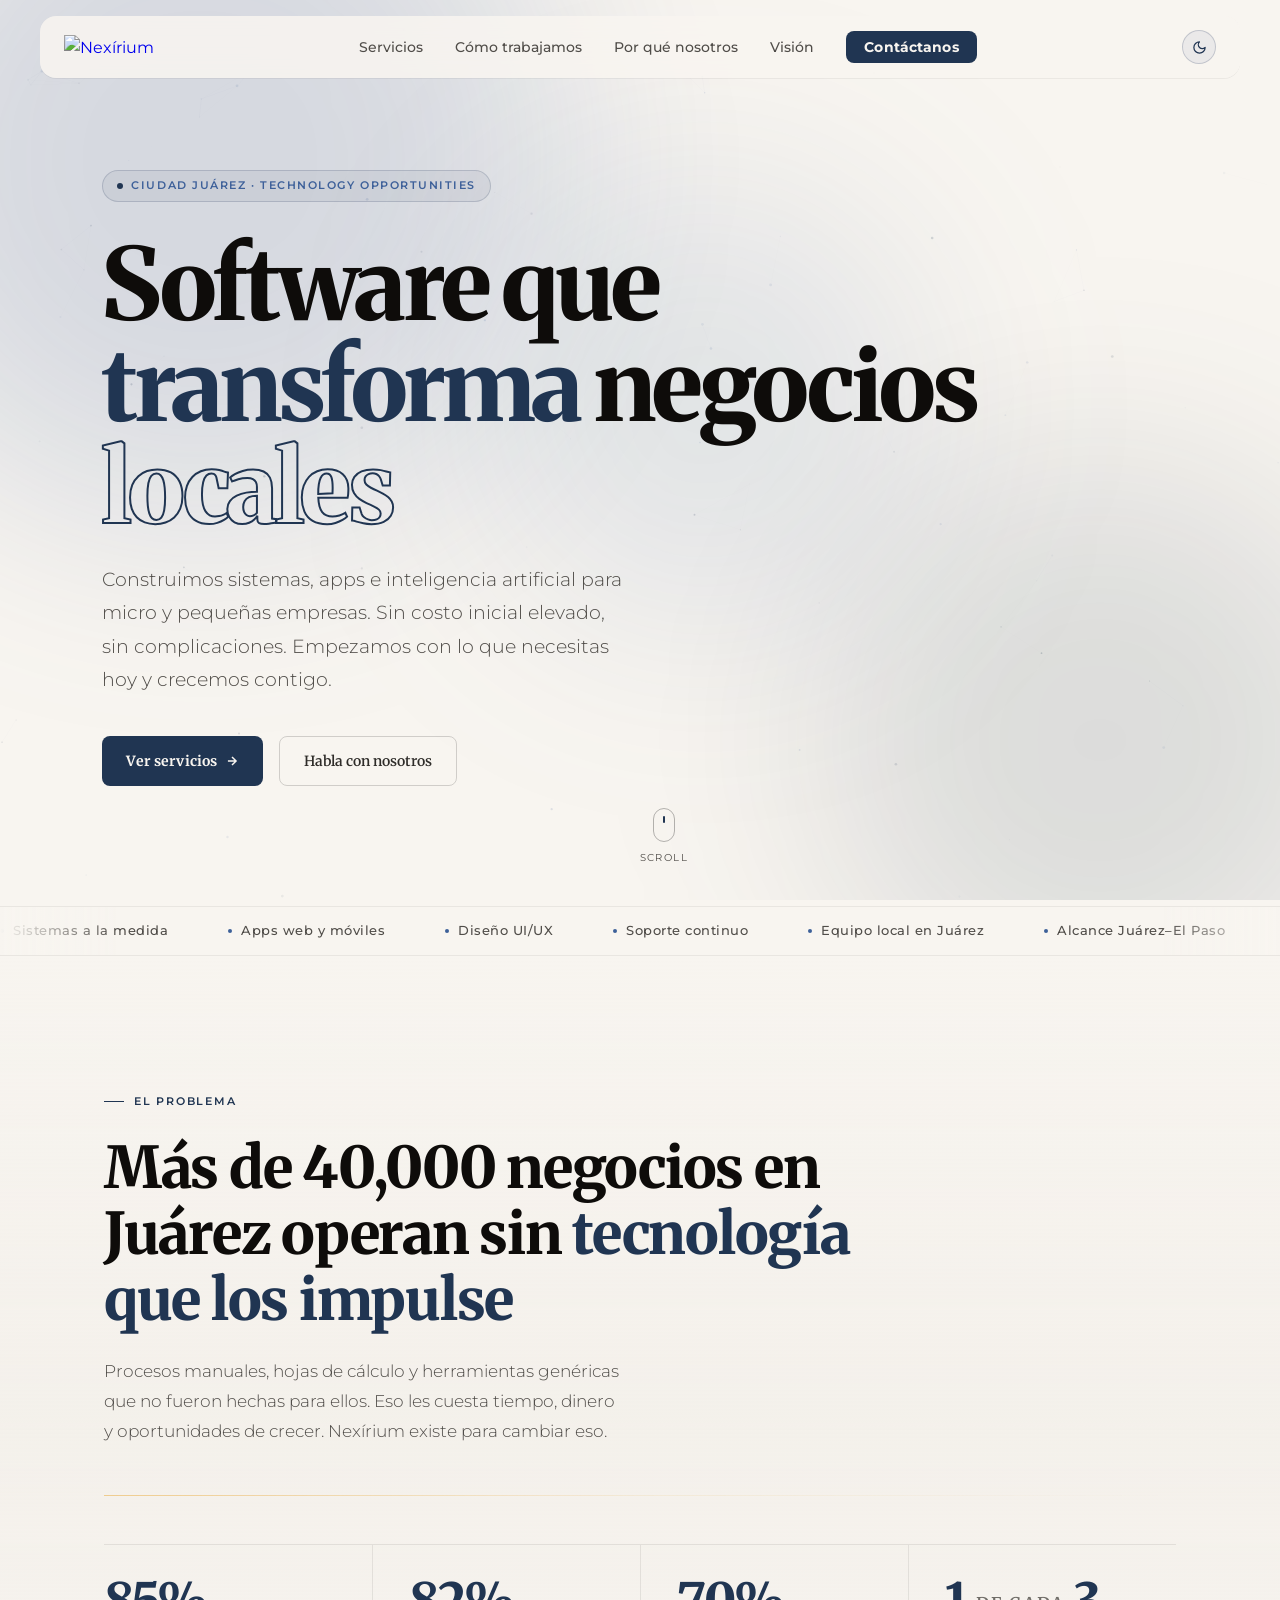
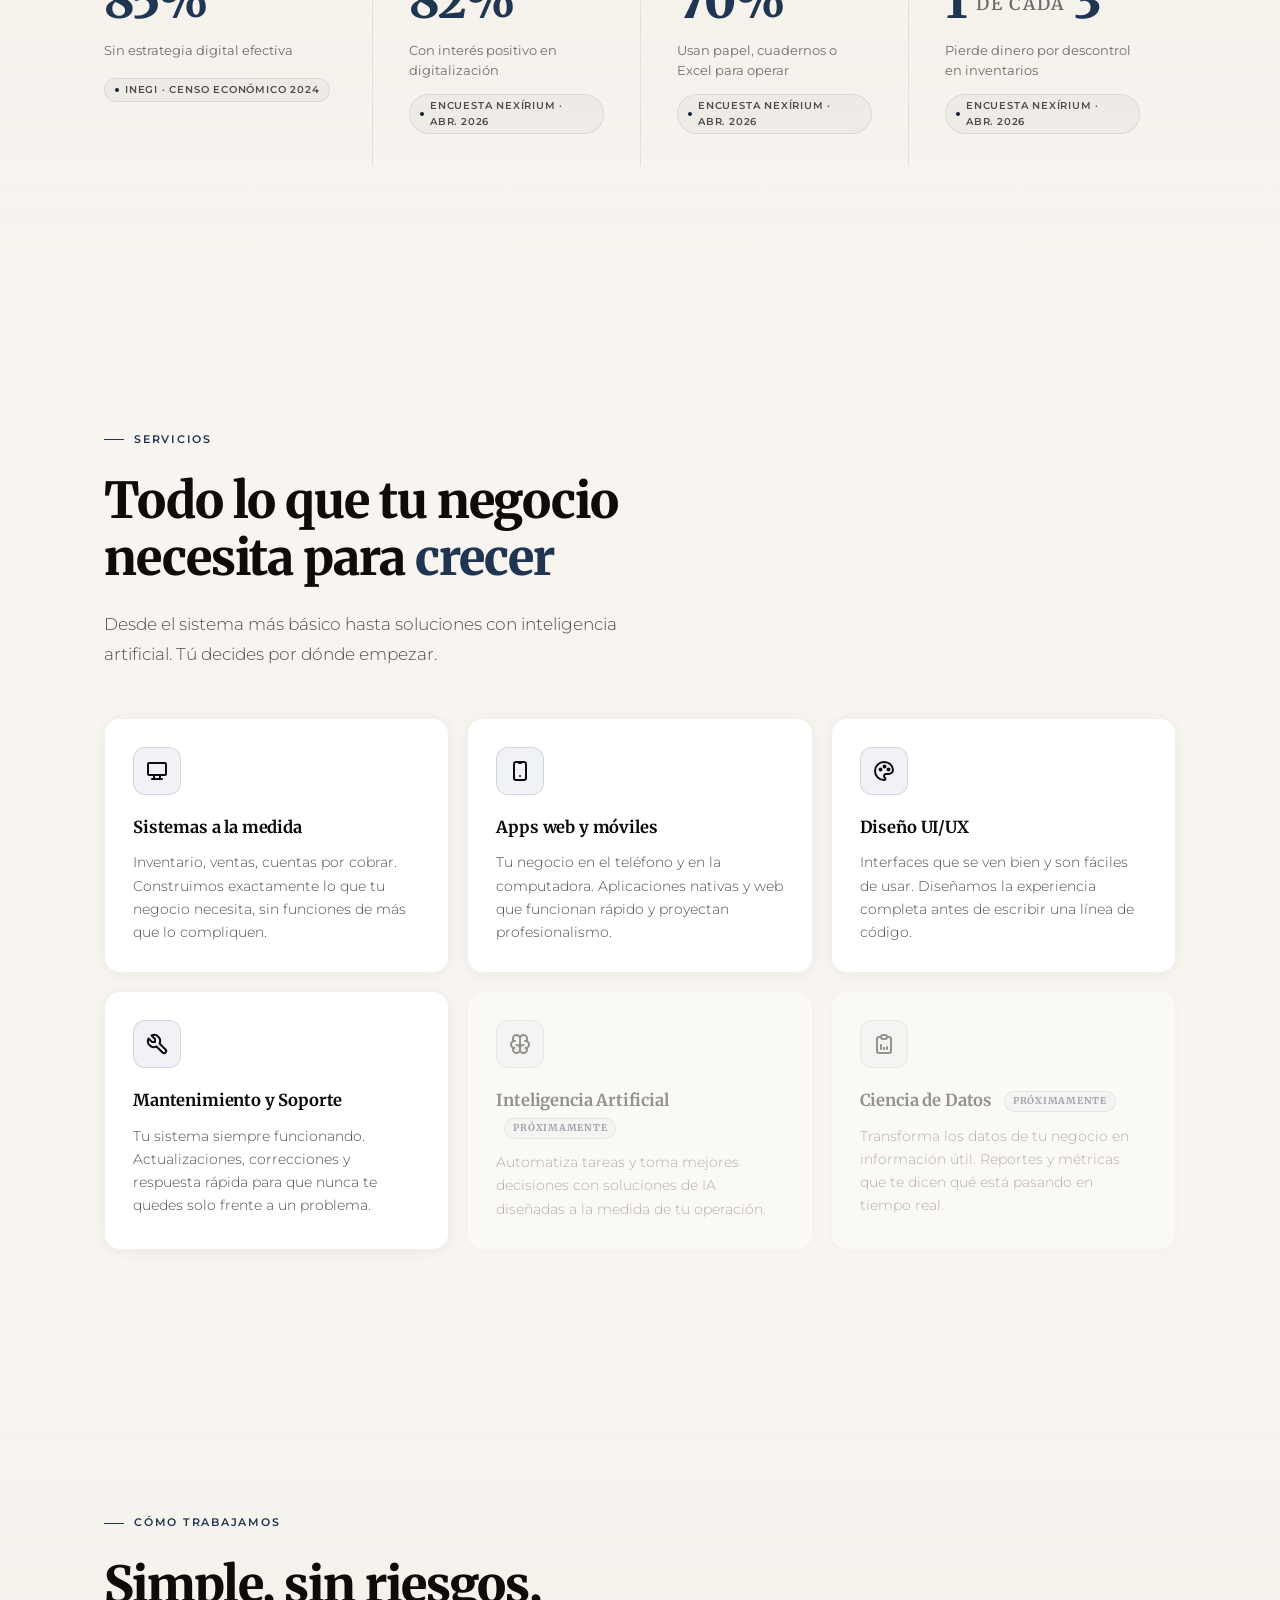
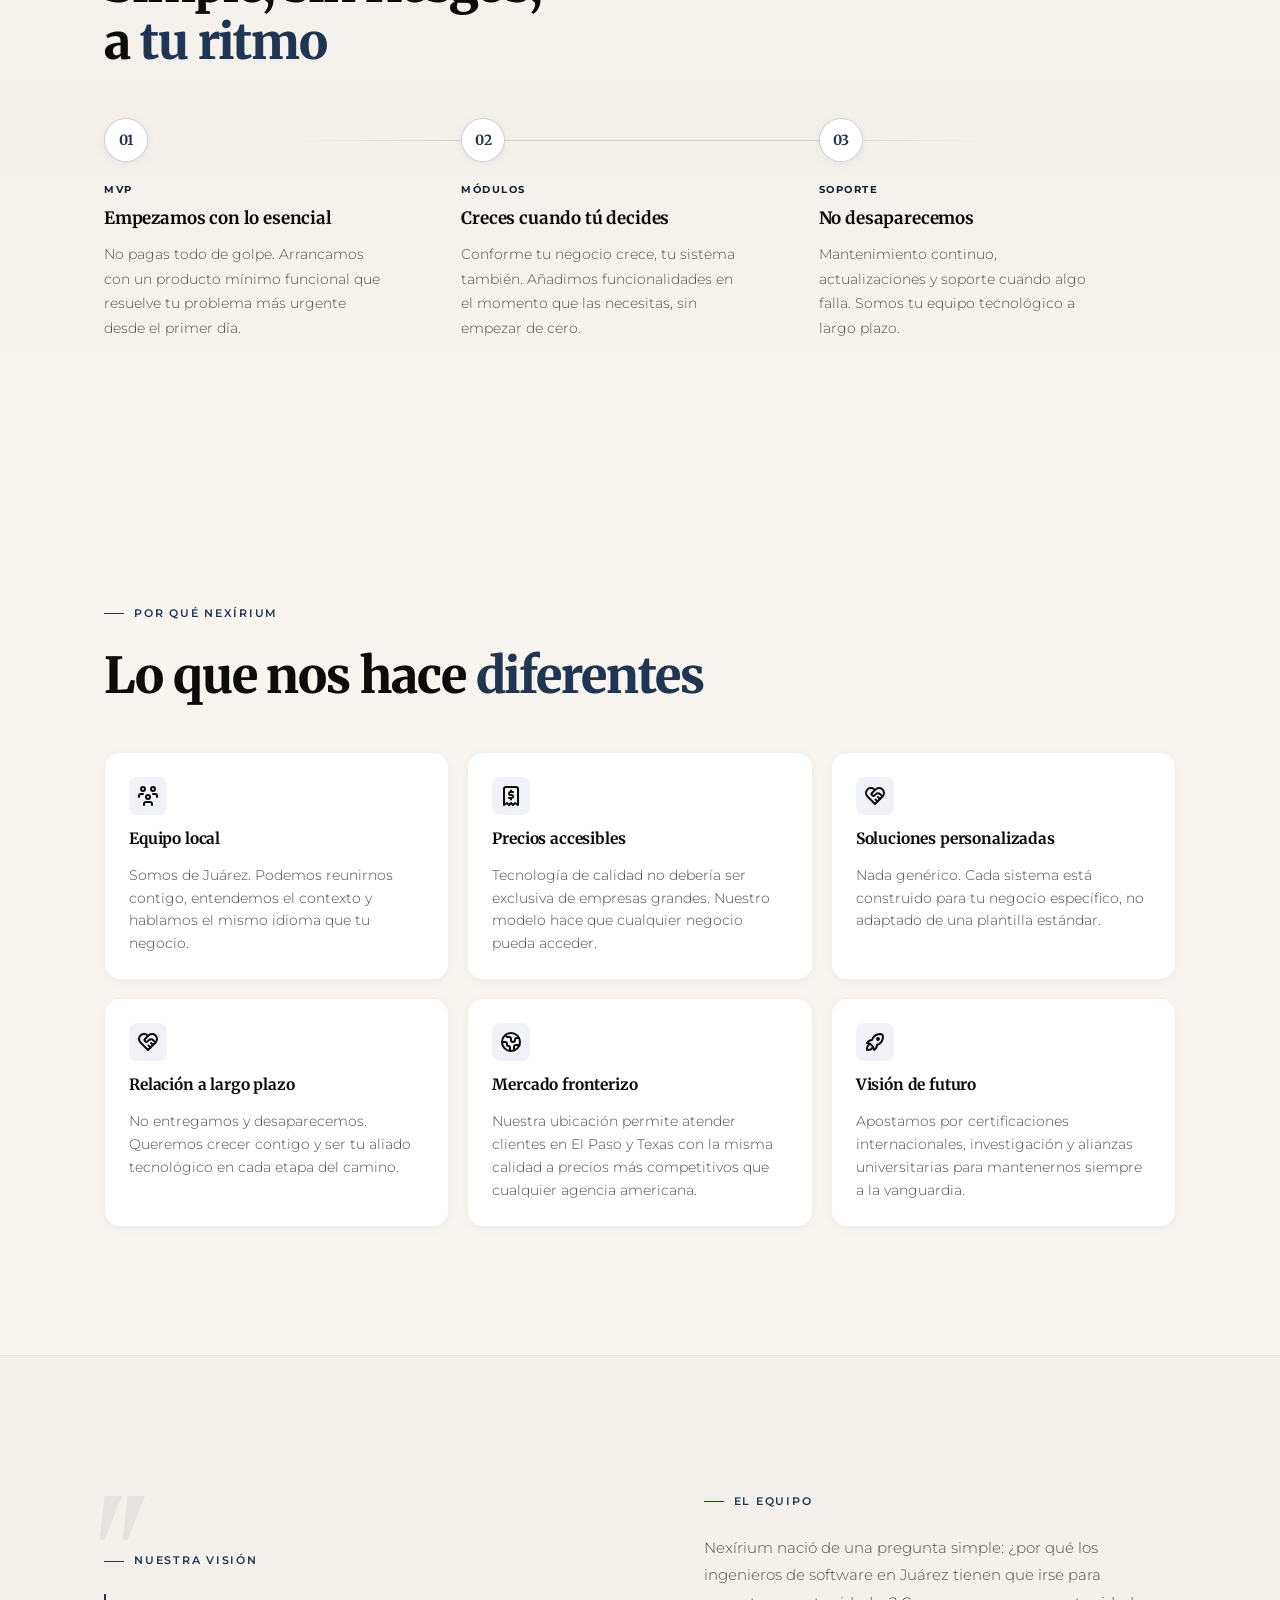
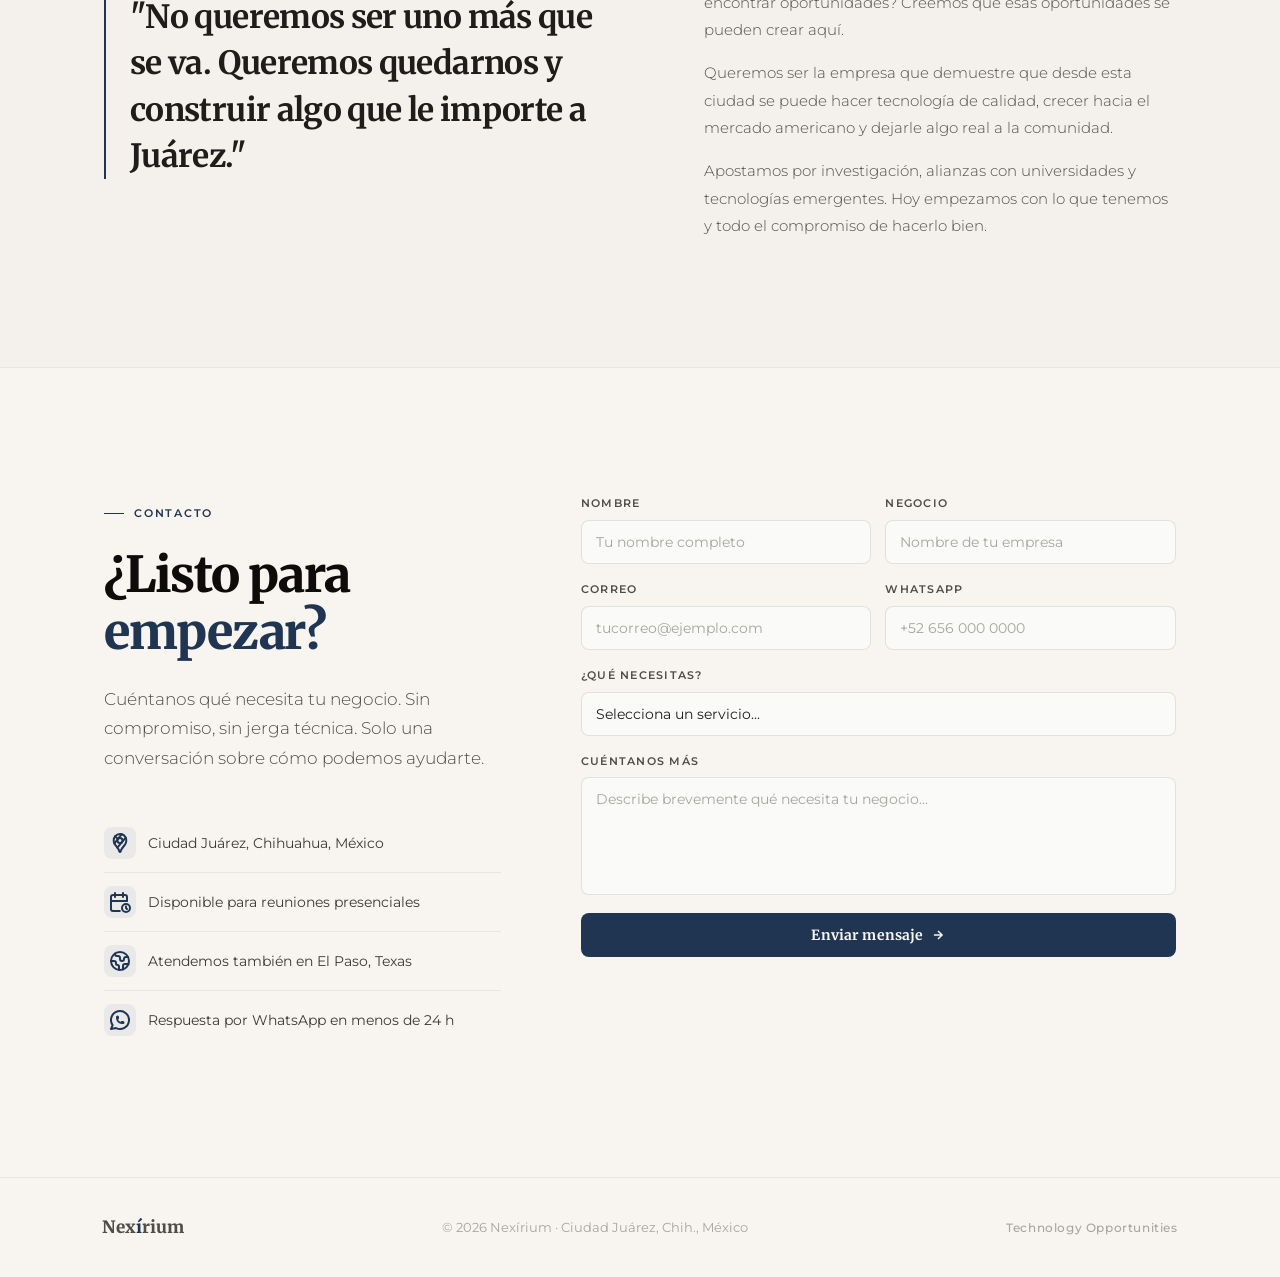
==== commit f6a56a11: "Modificacion a seccion El Problema" ====
--- a/index.html
+++ b/index.html
@@ -581,52 +581,77 @@
 
     /* ── PROBLEM ── */
     #problem { background: linear-gradient(180deg, transparent, rgba(7,13,26,.5), transparent); }
-    #problem .wrap {
+    #problem .wrap { display: block; }
+    .problem-head { margin-bottom: var(--space-12); }
+    .problem-head .heading { max-width: 820px; font-size: clamp(2.2rem, 5vw, 3.6rem); }
+    .problem-head .body-text { max-width: 520px; }
+    .problem-rule {
+      width: 100%;
+      height: 1px;
+      background: linear-gradient(90deg, rgba(232,160,32,.28), rgba(232,160,32,.06), transparent);
+      margin-bottom: var(--space-12);
+    }
+    .problem-stats {
       display: grid;
-      grid-template-columns: 1fr 1.1fr;
-      gap: 80px;
-      align-items: center;
-    }
-    .stat-grid {
-      display: grid;
-      grid-template-columns: 1fr 1fr;
-      gap: 16px;
-    }
-    .stat-card {
-      background: var(--navy-800);
-      border: 1px solid rgba(255,255,255,.05);
-      border-radius: var(--radius-xl);
-      padding: 24px;
-      transition: transform .35s, opacity .35s;
-    }
-    .stat-card:hover {
-      border-color: rgba(232,160,32,.16);
-      transform: translateY(-3px);
-      box-shadow: var(--glow-gold);
-    }
-    .stat-num {
+      grid-template-columns: repeat(4, 1fr);
+      border-top: 1px solid rgba(255,255,255,.07);
+    }
+    .pstat { padding: var(--space-8) 36px var(--space-8) 0; }
+    .pstat + .pstat {
+      padding-left: 36px;
+      border-left: 1px solid rgba(255,255,255,.07);
+    }
+    .pstat-num {
       display: block;
       font-family: var(--font-display);
-      font-size: 2.5rem;
+      font-size: clamp(2.6rem, 3.8vw, 4rem);
       font-weight: 800;
       color: var(--gold-500);
       line-height: 1;
-      margin-bottom: 8px;
-    }
-    .stat-label {
-      color: var(--neutral-500);
+      margin-bottom: 14px;
+      letter-spacing: -.02em;
+      transition: color .3s;
+    }
+    .pstat:hover .pstat-num { color: var(--gold-300); }
+    .pstat-txt { white-space: nowrap; }
+    .pstat-lite {
+      font-size: .36em;
+      font-weight: 600;
+      letter-spacing: .1em;
+      text-transform: uppercase;
+      color: var(--neutral-600);
+      vertical-align: middle;
+    }
+    .pstat-label {
+      display: block;
       font-size: 13px;
+      color: var(--neutral-400);
       line-height: 1.55;
-    }
-    .stat-card.wide {
-      grid-column: 1 / -1;
-      display: flex;
+      margin-bottom: 14px;
+    }
+    .pstat-source {
+      display: inline-flex;
       align-items: center;
-      gap: 20px;
-      background: linear-gradient(135deg, rgba(232,160,32,.07), rgba(232,160,32,.02));
-      border-color: rgba(232,160,32,.18);
-    }
-    .stat-card.wide .stat-num { font-size: 3.2rem; flex-shrink: 0; }
+      gap: 6px;
+      font-family: var(--font-body);
+      font-size: 10px;
+      font-weight: 600;
+      letter-spacing: .08em;
+      text-transform: uppercase;
+      color: var(--neutral-700);
+      background: rgba(255,255,255,.03);
+      border: 1px solid rgba(255,255,255,.08);
+      border-radius: var(--radius-full);
+      padding: 3px 10px;
+    }
+    .pstat-source::before {
+      content: '';
+      display: block;
+      width: 4px; height: 4px;
+      border-radius: 50%;
+      background: var(--gold-600);
+      flex-shrink: 0;
+    }
 
     /* ── SERVICES ── */
     .services-grid {
@@ -959,9 +984,11 @@
 
     /* ── RESPONSIVE ── */
     @media (max-width: 1024px) {
-      #problem .wrap,
       #vision .wrap,
       #contact .wrap { grid-template-columns: 1fr; gap: 52px; }
+      .problem-stats { grid-template-columns: 1fr 1fr; }
+      .pstat:nth-child(3) { border-left: none; padding-left: 0; }
+      .pstat:nth-child(n+3) { border-top: 1px solid rgba(255,255,255,.07); padding-top: var(--space-8); }
       .services-grid, .why-grid { grid-template-columns: 1fr 1fr; }
       .process-steps { grid-template-columns: 1fr; gap: 40px; }
       .process-steps::before { display: none; }
@@ -973,8 +1000,9 @@
       .hamburger { display: flex; }
       .services-grid,
       .why-grid { grid-template-columns: 1fr; }
-      .stat-grid { grid-template-columns: 1fr; }
-      .stat-card.wide { flex-direction: column; }
+      .problem-stats { grid-template-columns: 1fr; }
+      .pstat + .pstat { border-left: none; padding-left: 0; border-top: 1px solid rgba(255,255,255,.07); }
+      .pstat { padding: var(--space-6) 0; }
       .form-row { grid-template-columns: 1fr; }
       .footer-inner { flex-direction: column; align-items: flex-start; gap: 6px; }
     }
@@ -1109,19 +1137,18 @@
       border-color: rgba(0,0,0,.05);
     }
 
-    [data-theme="light"] .stat-card {
-      background: #FFFFFF;
-      border-color: rgba(0,0,0,.06);
-      box-shadow: 0 2px 14px rgba(0,0,0,.05);
-    }
-    [data-theme="light"] .stat-card:hover {
-      border-color: rgba(32,53,82,.15);
-      box-shadow: 0 8px 28px rgba(0,0,0,.08), var(--glow-gold);
-    }
-    [data-theme="light"] .stat-card.wide {
-      background: linear-gradient(135deg, rgba(61,96,153,.07), rgba(61,96,153,.02));
-      border-color: rgba(32,53,82,.16);
-      box-shadow: none;
+    [data-theme="light"] .problem-rule {
+      background: linear-gradient(90deg, rgba(232,160,32,.45), rgba(232,160,32,.1), transparent);
+    }
+    [data-theme="light"] .problem-stats,
+    [data-theme="light"] .pstat + .pstat,
+    [data-theme="light"] .pstat:nth-child(n+3) { border-color: rgba(0,0,0,.08); }
+    [data-theme="light"] .pstat-label { color: var(--neutral-600); }
+
+    [data-theme="light"] .pstat-source {
+      background: rgba(0,0,0,.03);
+      border-color: rgba(0,0,0,.08);
+      color: var(--neutral-500);
     }
 
     [data-theme="light"] .service-card {
@@ -1317,10 +1344,10 @@
 <!-- ════════════ PROBLEM ════════════ -->
 <section id="problem">
   <div class="wrap">
-    <div class="problem-left">
+    <div class="problem-head">
       <div class="tag r">El problema</div>
       <h2 class="heading r d1">
-        La mayoría de los negocios en Juárez operan sin
+        Más de 40,000 negocios en Juárez operan sin
         <em>tecnología que los impulse</em>
       </h2>
       <p class="body-text r d2">
@@ -1330,20 +1357,28 @@
       </p>
     </div>
 
-    <div class="problem-right">
-      <div class="stat-grid">
-        <div class="stat-card wide r">
-          <span class="stat-num" data-target="40" data-suffix="K+">0</span>
-          <span class="stat-label">MiPyMEs registradas en Ciudad Juárez</span>
-        </div>
-        <div class="stat-card r d1">
-          <span class="stat-num" data-target="70" data-suffix="%">0</span>
-          <span class="stat-label">Negocios con procesos manuales</span>
-        </div>
-        <div class="stat-card r d2">
-          <span class="stat-num" data-target="82" data-suffix="%">0</span>
-          <span class="stat-label">Interés positivo en digitalización<br><small style="opacity:.7">(encuesta abr. 2026, n=33)</small></span>
-        </div>
+    <div class="problem-rule r d3"></div>
+
+    <div class="problem-stats">
+      <div class="pstat r d1">
+        <span class="pstat-num" data-target="85" data-suffix="%">0</span>
+        <span class="pstat-label">Sin estrategia digital efectiva</span>
+        <span class="pstat-source">INEGI · Censo Económico 2024</span>
+      </div>
+      <div class="pstat r d2">
+        <span class="pstat-num" data-target="82" data-suffix="%">0</span>
+        <span class="pstat-label">Con interés positivo en digitalización</span>
+        <span class="pstat-source">Encuesta Nexírium · abr. 2026</span>
+      </div>
+      <div class="pstat r d3">
+        <span class="pstat-num" data-target="70" data-suffix="%">0</span>
+        <span class="pstat-label">Usan papel, cuadernos o Excel para operar</span>
+        <span class="pstat-source">Encuesta Nexírium · abr. 2026</span>
+      </div>
+      <div class="pstat r d4">
+        <span class="pstat-num pstat-txt"><span>1</span> <span class="pstat-lite">de cada</span> <span>3</span></span>
+        <span class="pstat-label">Pierde dinero por descontrol en inventarios</span>
+        <span class="pstat-source">Encuesta Nexírium · abr. 2026</span>
       </div>
     </div>
   </div>
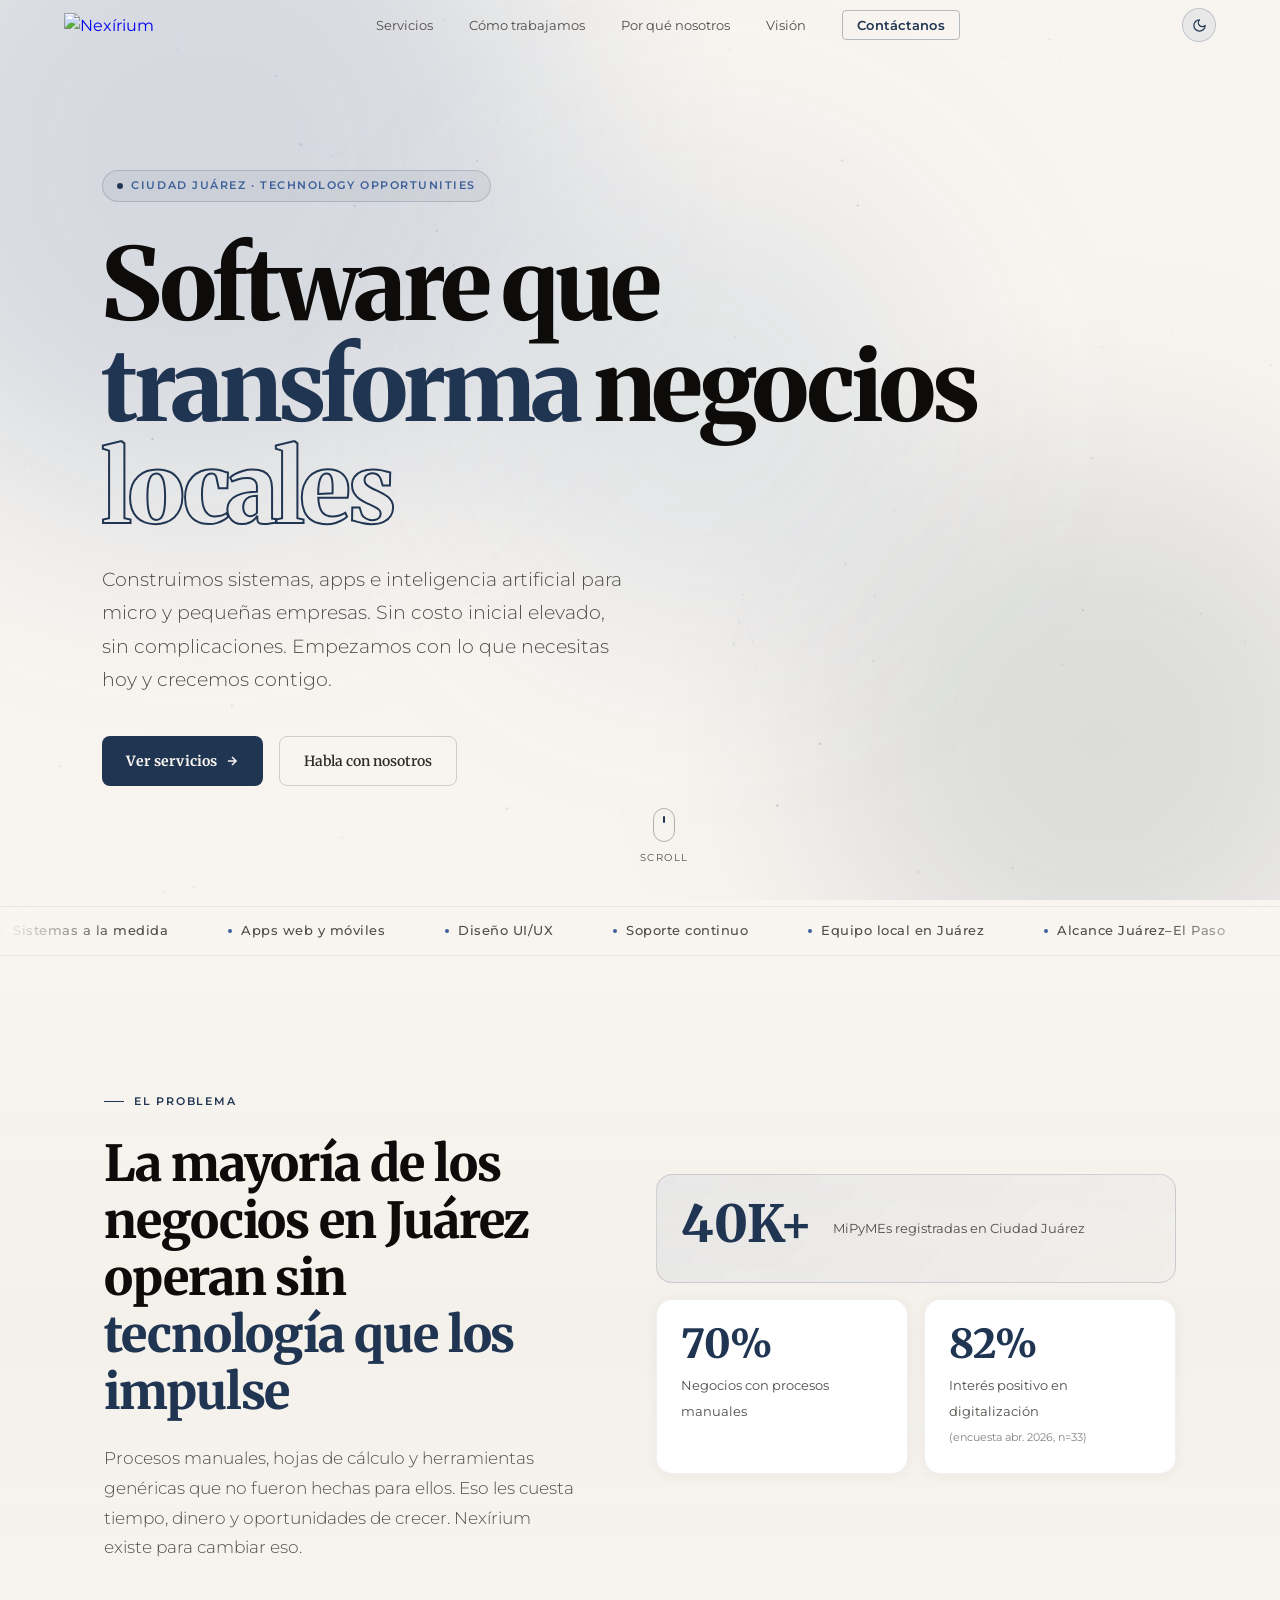
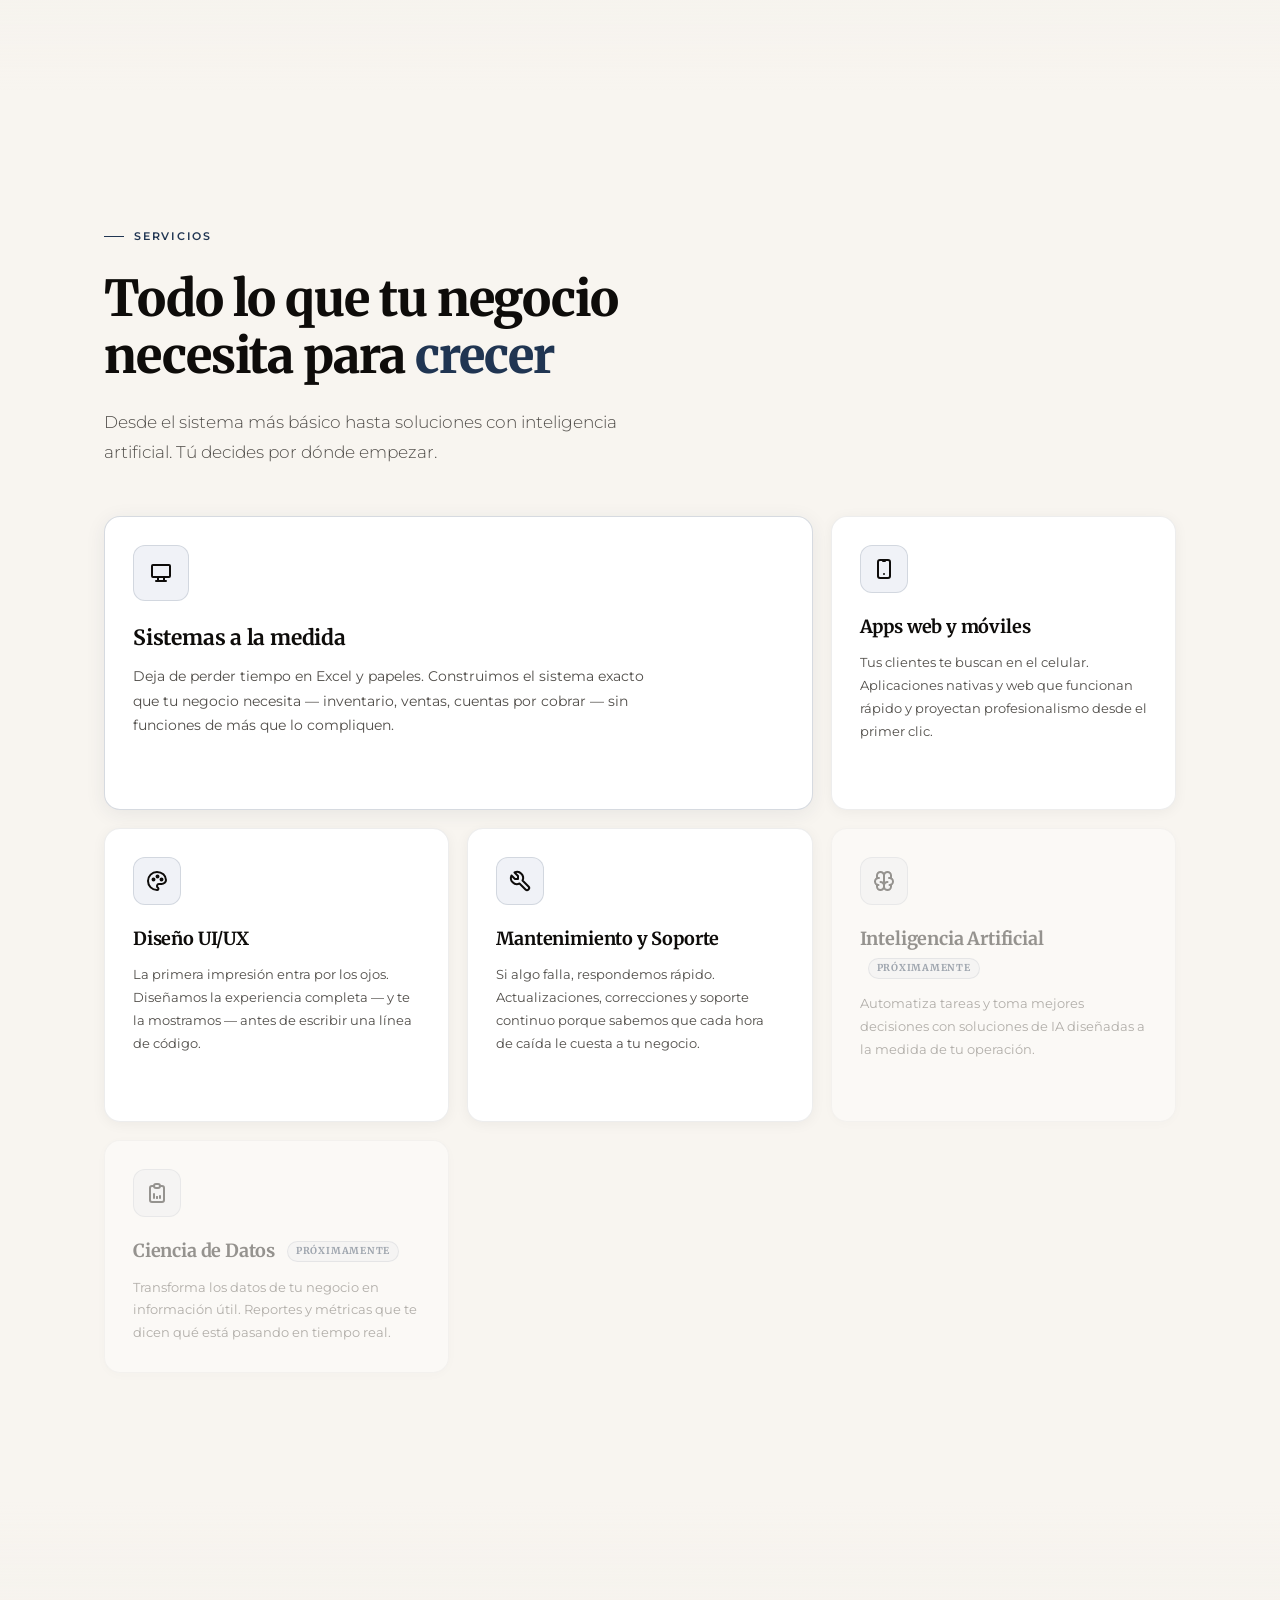
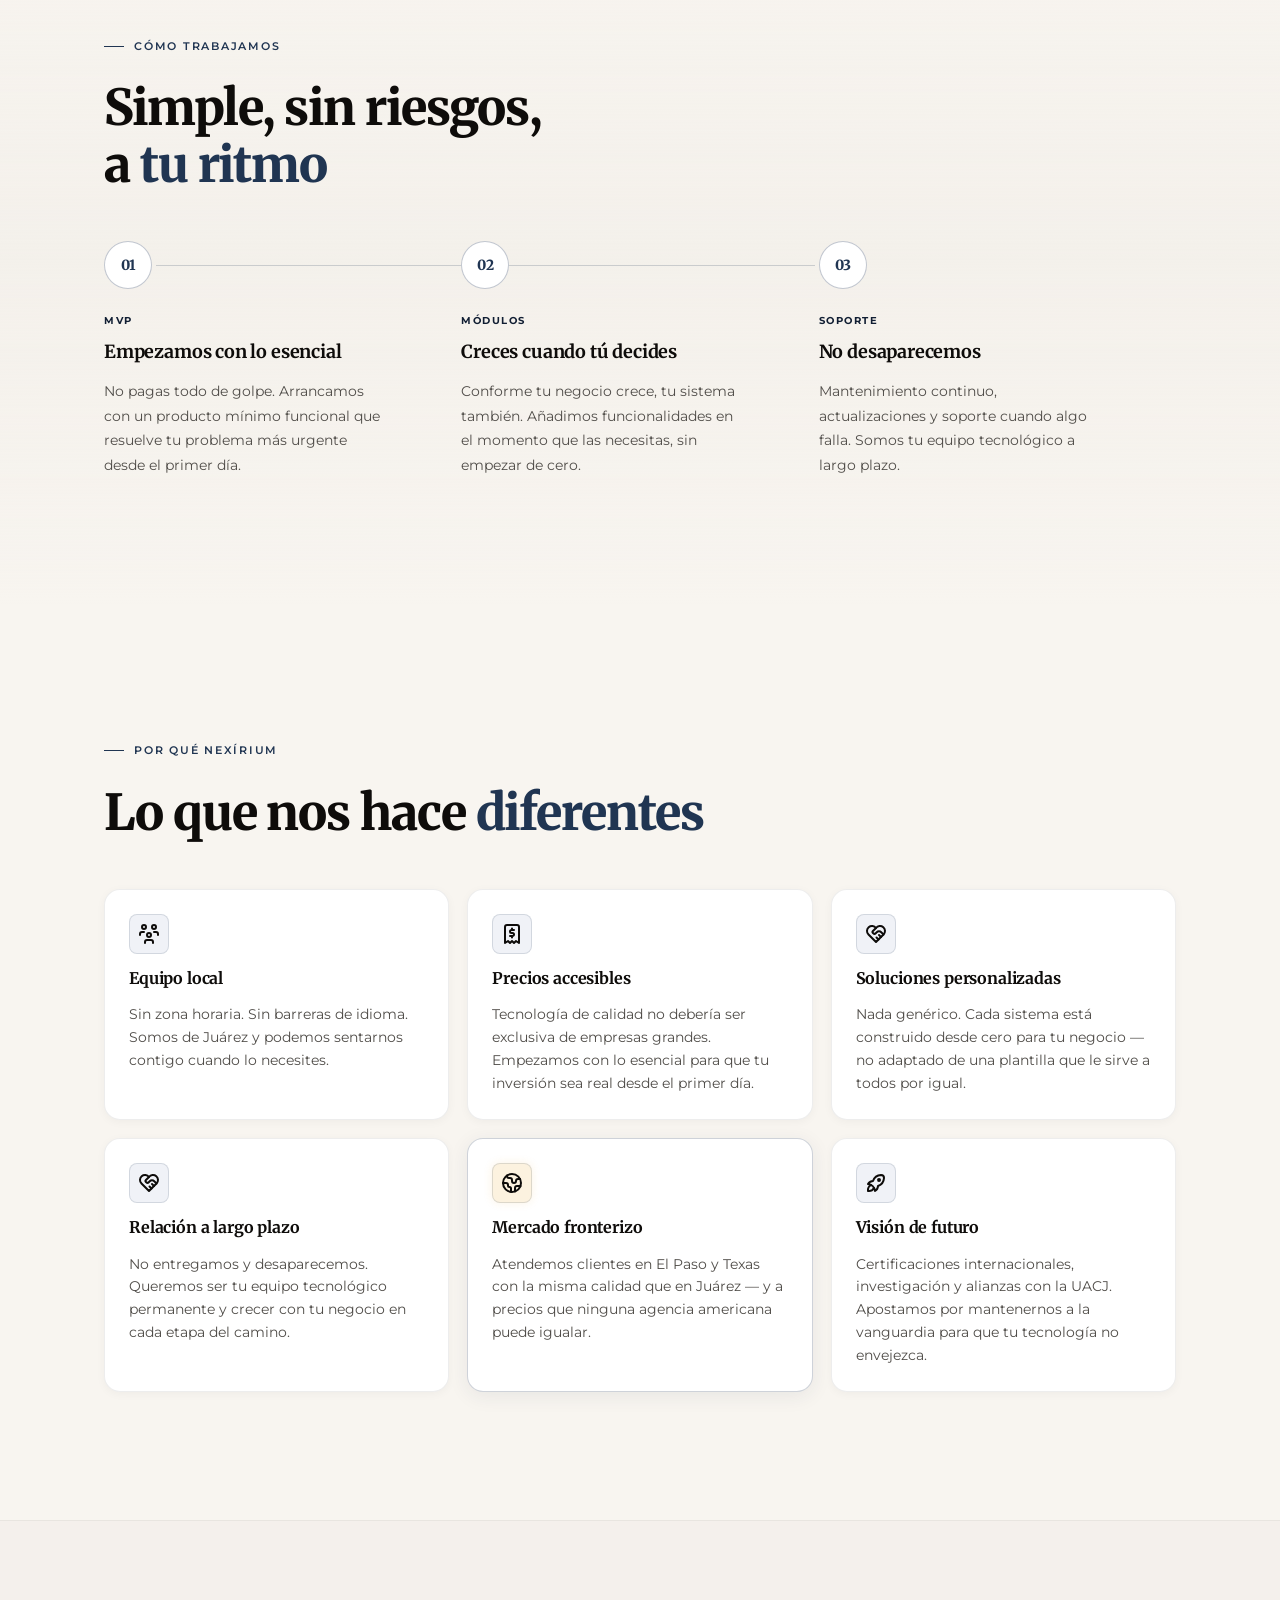
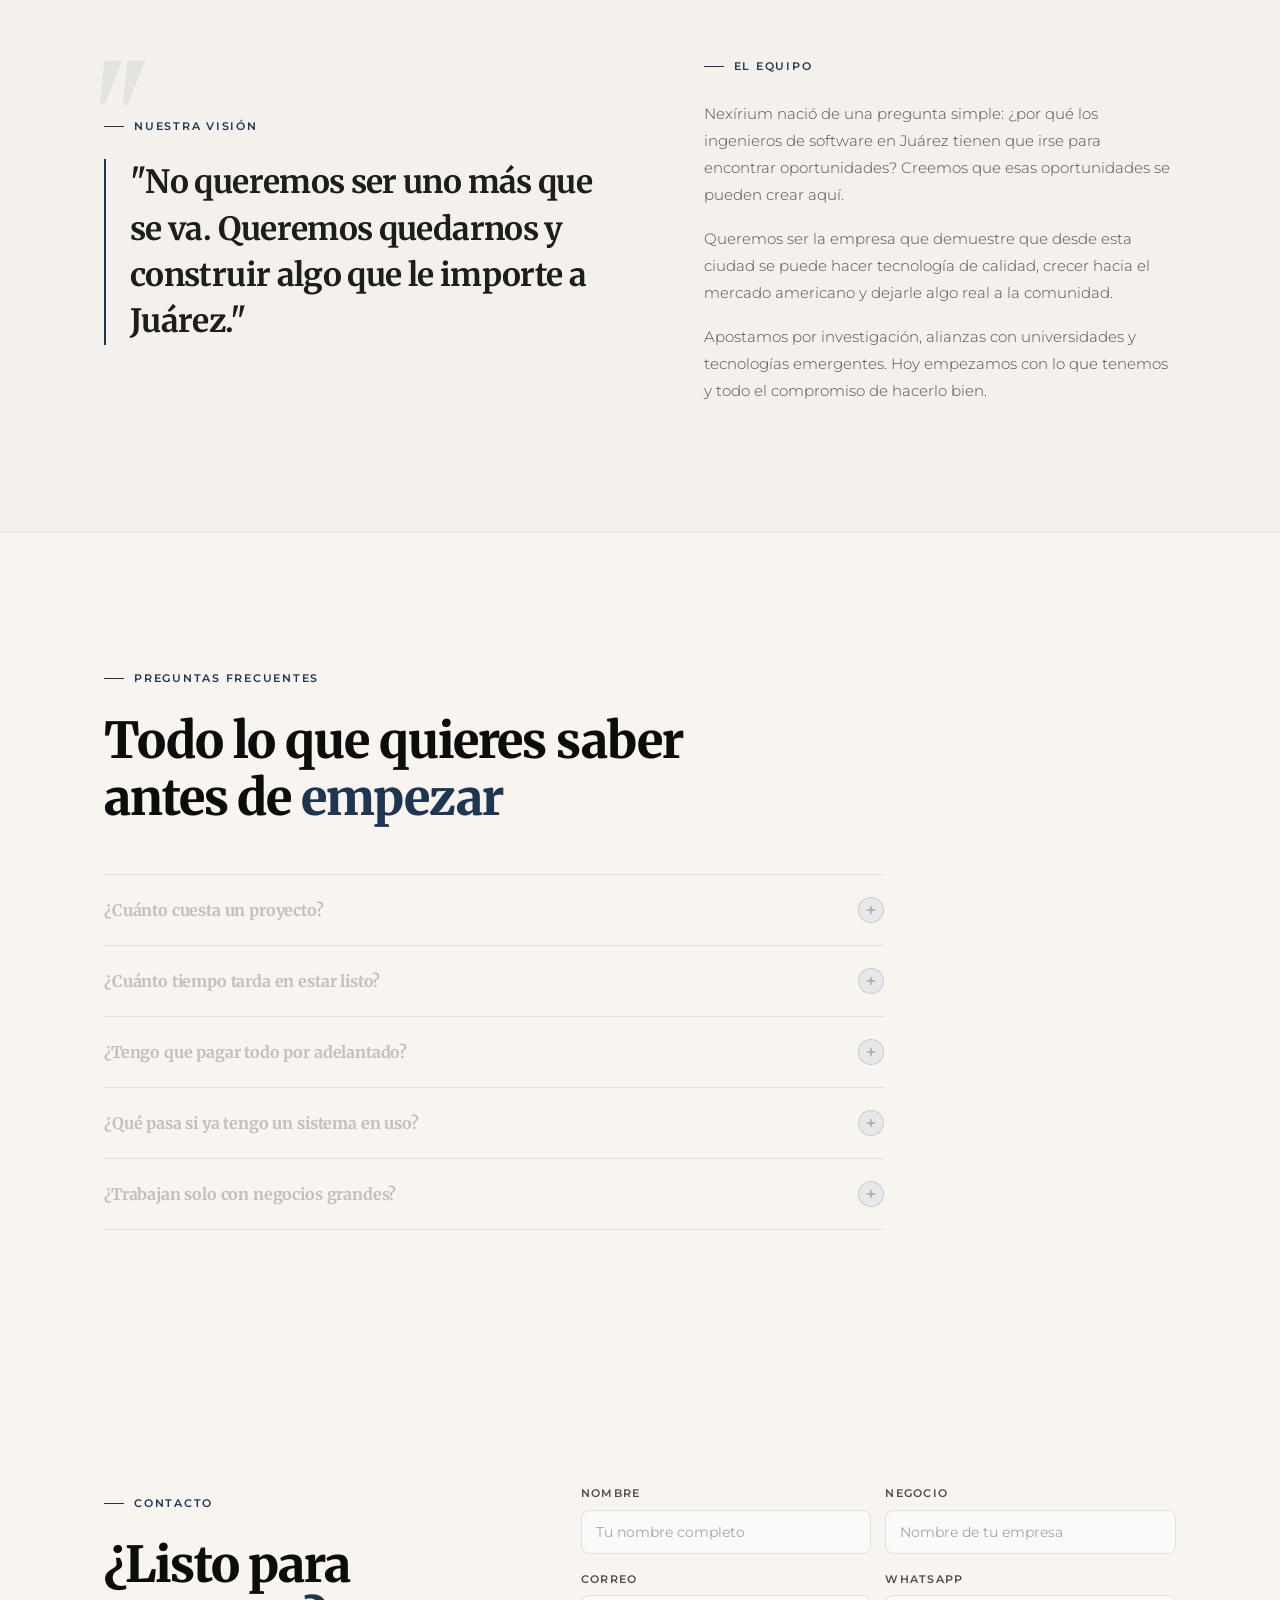
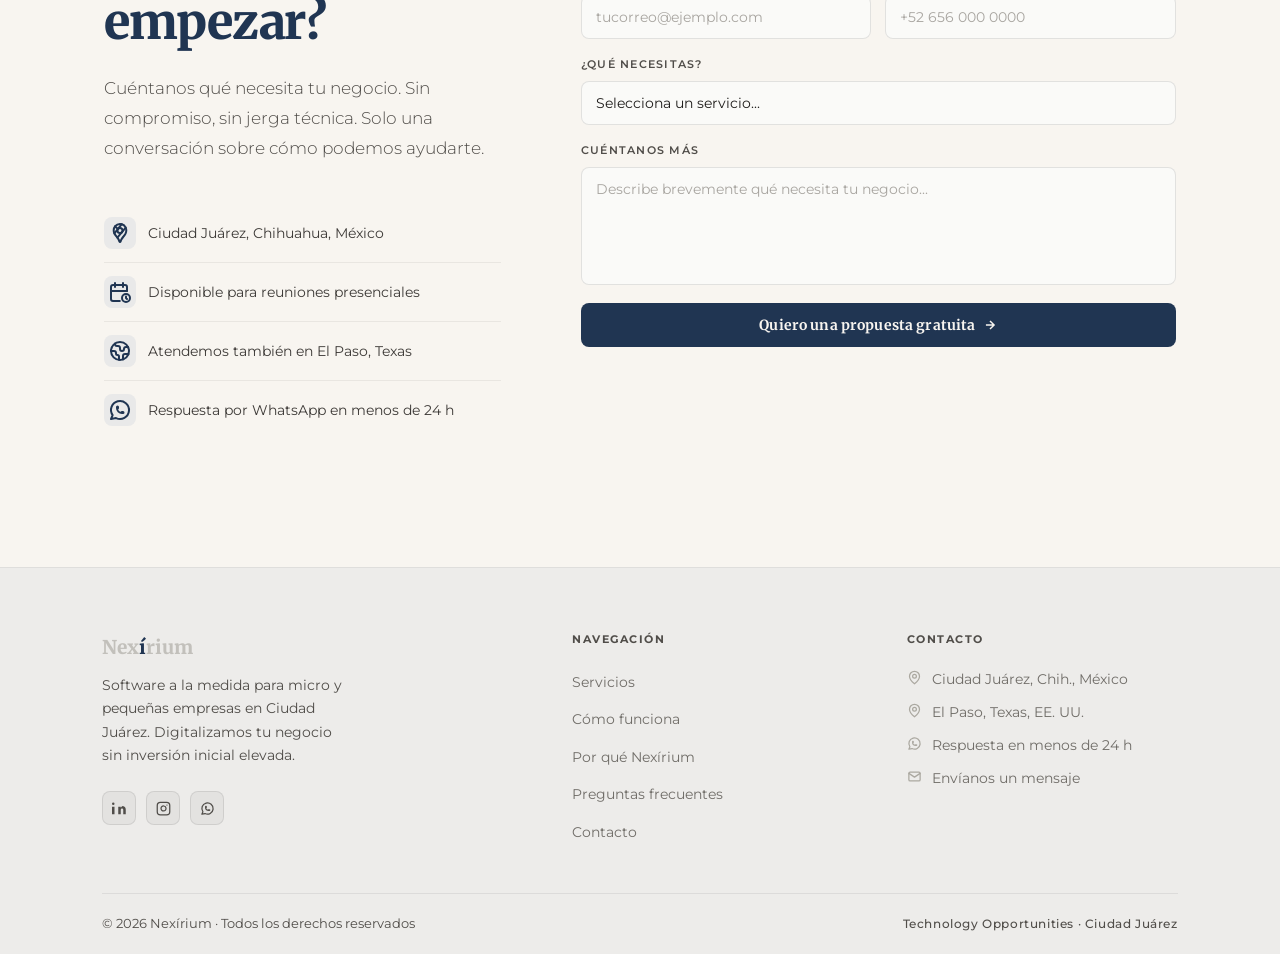
==== commit 5233904d: "Enhance process steps styles with improved transitions, hover effects, and responsive adjustments fo" ====
--- a/index.html
+++ b/index.html
@@ -118,7 +118,7 @@
     }
 
     /* ── SECTION ANCHOR OFFSET (fixed nav) ── */
-    #services, #how, #why, #vision, #contact {
+    #services, #how, #why, #faq, #vision, #contact {
       scroll-margin-top: 88px;
     }
 
@@ -185,27 +185,22 @@
     /* ── NAV ── */
     nav {
       position: fixed;
-      top: 16px; left: 50%;
-      transform: translateX(-50%);
-      width: calc(100% - 48px);
-      max-width: 1200px;
+      top: 0; left: 0;
+      width: 100%;
       z-index: 500;
       display: flex;
       justify-content: space-between;
       align-items: center;
-      padding: 14px 24px;
-      background: rgba(7,13,26,.75);
-      backdrop-filter: blur(20px);
-      -webkit-backdrop-filter: blur(20px);
-      border: none;
-      border-radius: var(--radius-xl);
-      transition: opacity .35s, transform .35s, top .35s, background-color .4s ease, box-shadow .4s ease;
+      padding: 8px 5%;
+      background: transparent;
+      border-bottom: 1px solid transparent;
+      transition: background-color .4s ease, border-color .4s ease, backdrop-filter .4s ease;
     }
     nav.solid {
-      top: 8px;
-      background: rgba(7,13,26,.92);
-      border-color: rgba(232,160,32,.1);
-      box-shadow: 0 8px 32px rgba(0,0,0,.4);
+      background: rgba(7,13,26,.72);
+      backdrop-filter: blur(24px);
+      -webkit-backdrop-filter: blur(24px);
+      border-bottom-color: rgba(255,255,255,.05);
     }
 
     .nav-logo {
@@ -224,14 +219,14 @@
     .nav-links {
       display: flex;
       align-items: center;
-      gap: 32px;
+      gap: 36px;
       list-style: none;
     }
     .nav-links a {
-      color: var(--neutral-500);
+      color: var(--neutral-600);
       text-decoration: none;
-      font-size: 13.5px;
-      font-weight: 500;
+      font-size: 13px;
+      font-weight: 400;
       transition: color .2s;
       position: relative;
     }
@@ -246,18 +241,21 @@
     .nav-links a:not(.nav-cta):hover { color: var(--neutral-200); }
     .nav-links a:not(.nav-cta):hover::after { width: 100%; }
     .nav-cta {
-      background: var(--gold-500) !important;
-      color: var(--navy-900) !important;
-      padding: 8px 18px;
-      border-radius: var(--radius-md);
-      font-weight: 700 !important;
+      background: transparent !important;
+      color: var(--gold-500) !important;
+      padding: 6px 14px !important;
+      border: 1px solid rgba(232,160,32,.35) !important;
+      border-radius: var(--radius-sm) !important;
+      font-weight: 600 !important;
+      font-size: 13px !important;
       letter-spacing: .01em;
-      transition: background .2s, box-shadow .2s, transform .2s !important;
+      transition: border-color .2s, color .2s, background .2s !important;
     }
     .nav-cta:hover {
-      background: var(--gold-400) !important;
-      box-shadow: var(--shadow-gold) !important;
-      transform: translateY(-1px);
+      background: rgba(232,160,32,.07) !important;
+      border-color: rgba(232,160,32,.65) !important;
+      transform: none !important;
+      box-shadow: none !important;
     }
     .nav-cta::after { display: none !important; }
 
@@ -283,12 +281,13 @@
 
     .mobile-menu {
       position: fixed;
-      top: 80px; left: 20px; right: 20px;
-      background: rgba(13,22,37,.97);
-      border: 1px solid rgba(255,255,255,.08);
-      border-radius: var(--radius-xl);
+      top: 62px; left: 0; right: 0;
+      background: rgba(7,13,26,.96);
+      border: none;
+      border-bottom: 1px solid rgba(255,255,255,.05);
+      border-radius: 0;
       backdrop-filter: blur(24px);
-      padding: 20px;
+      padding: 12px 5%;
       z-index: 490;
       display: none;
       flex-direction: column;
@@ -581,77 +580,52 @@
 
     /* ── PROBLEM ── */
     #problem { background: linear-gradient(180deg, transparent, rgba(7,13,26,.5), transparent); }
-    #problem .wrap { display: block; }
-    .problem-head { margin-bottom: var(--space-12); }
-    .problem-head .heading { max-width: 820px; font-size: clamp(2.2rem, 5vw, 3.6rem); }
-    .problem-head .body-text { max-width: 520px; }
-    .problem-rule {
-      width: 100%;
-      height: 1px;
-      background: linear-gradient(90deg, rgba(232,160,32,.28), rgba(232,160,32,.06), transparent);
-      margin-bottom: var(--space-12);
-    }
-    .problem-stats {
+    #problem .wrap {
       display: grid;
-      grid-template-columns: repeat(4, 1fr);
-      border-top: 1px solid rgba(255,255,255,.07);
-    }
-    .pstat { padding: var(--space-8) 36px var(--space-8) 0; }
-    .pstat + .pstat {
-      padding-left: 36px;
-      border-left: 1px solid rgba(255,255,255,.07);
-    }
-    .pstat-num {
+      grid-template-columns: 1fr 1.1fr;
+      gap: 80px;
+      align-items: center;
+    }
+    .stat-grid {
+      display: grid;
+      grid-template-columns: 1fr 1fr;
+      gap: 16px;
+    }
+    .stat-card {
+      background: var(--navy-800);
+      border: 1px solid rgba(255,255,255,.05);
+      border-radius: var(--radius-xl);
+      padding: 24px;
+      transition: transform .35s, opacity .35s;
+    }
+    .stat-card:hover {
+      border-color: rgba(232,160,32,.16);
+      transform: translateY(-3px);
+      box-shadow: var(--glow-gold);
+    }
+    .stat-num {
       display: block;
       font-family: var(--font-display);
-      font-size: clamp(2.6rem, 3.8vw, 4rem);
+      font-size: 2.5rem;
       font-weight: 800;
       color: var(--gold-500);
       line-height: 1;
-      margin-bottom: 14px;
-      letter-spacing: -.02em;
-      transition: color .3s;
-    }
-    .pstat:hover .pstat-num { color: var(--gold-300); }
-    .pstat-txt { white-space: nowrap; }
-    .pstat-lite {
-      font-size: .36em;
-      font-weight: 600;
-      letter-spacing: .1em;
-      text-transform: uppercase;
-      color: var(--neutral-600);
-      vertical-align: middle;
-    }
-    .pstat-label {
-      display: block;
+      margin-bottom: 8px;
+    }
+    .stat-label {
+      color: var(--neutral-500);
       font-size: 13px;
-      color: var(--neutral-400);
       line-height: 1.55;
-      margin-bottom: 14px;
-    }
-    .pstat-source {
-      display: inline-flex;
+    }
+    .stat-card.wide {
+      grid-column: 1 / -1;
+      display: flex;
       align-items: center;
-      gap: 6px;
-      font-family: var(--font-body);
-      font-size: 10px;
-      font-weight: 600;
-      letter-spacing: .08em;
-      text-transform: uppercase;
-      color: var(--neutral-700);
-      background: rgba(255,255,255,.03);
-      border: 1px solid rgba(255,255,255,.08);
-      border-radius: var(--radius-full);
-      padding: 3px 10px;
-    }
-    .pstat-source::before {
-      content: '';
-      display: block;
-      width: 4px; height: 4px;
-      border-radius: 50%;
-      background: var(--gold-600);
-      flex-shrink: 0;
-    }
+      gap: 20px;
+      background: linear-gradient(135deg, rgba(232,160,32,.07), rgba(232,160,32,.02));
+      border-color: rgba(232,160,32,.18);
+    }
+    .stat-card.wide .stat-num { font-size: 3.2rem; flex-shrink: 0; }
 
     /* ── SERVICES ── */
     .services-grid {
@@ -661,14 +635,16 @@
       margin-top: var(--space-12);
     }
     .service-card {
-      background: var(--navy-800);
+      background: linear-gradient(145deg, var(--navy-800), rgba(13,22,37,.92));
       border: 1px solid rgba(255,255,255,.05);
       border-radius: var(--radius-xl);
       padding: 28px;
       position: relative;
       overflow: hidden;
-      transition: transform .4s, opacity .4s;
+      transition: transform .4s, opacity .4s, background .4s, box-shadow .4s;
       cursor: default;
+      display: flex;
+      flex-direction: column;
     }
     .service-card::after {
       content: '';
@@ -680,8 +656,9 @@
       transition: transform .4s ease;
     }
     .service-card:hover {
-      border-color: rgba(232,160,32,.18);
+      border-color: rgba(232,160,32,.22);
       box-shadow: 0 20px 48px rgba(0,0,0,.25), var(--glow-gold);
+      background: linear-gradient(145deg, rgba(232,160,32,.04) 0%, var(--navy-800) 100%);
     }
     .service-card:hover::after { transform: scaleX(1); }
 
@@ -703,18 +680,48 @@
     }
     .service-card h3 {
       font-family: var(--font-display);
-      font-size: 16.5px;
+      font-size: 18px;
       font-weight: 700;
       margin-bottom: 10px;
       letter-spacing: -.01em;
     }
     .service-card p {
       color: var(--neutral-500);
-      font-size: 13.5px;
-      line-height: 1.72;
-      font-weight: 300;
+      font-size: 13px;
+      line-height: 1.75;
+      font-weight: 400;
     }
     .service-card.dimmed { opacity: .52; }
+    .service-card.hero {
+      grid-column: span 2;
+      background: linear-gradient(135deg, rgba(232,160,32,.07) 0%, var(--navy-800) 60%);
+      border-color: rgba(232,160,32,.16);
+    }
+    .service-card.hero .s-icon { width: 56px; height: 56px; font-size: 24px; }
+    .service-card.hero h3 { font-size: 21px; }
+    .service-card.hero p { font-size: 14px; max-width: 520px; }
+    .service-cta {
+      display: inline-flex;
+      align-items: center;
+      gap: 6px;
+      margin-top: auto;
+      padding-top: 20px;
+      color: var(--gold-500);
+      font-size: 11.5px;
+      font-weight: 700;
+      font-family: var(--font-body);
+      letter-spacing: .08em;
+      text-transform: uppercase;
+      text-decoration: none;
+      opacity: 0;
+      transform: translateY(5px);
+      transition: opacity .3s, transform .3s, color .2s;
+      width: fit-content;
+    }
+    .service-card:hover .service-cta { opacity: 1; transform: translateY(0); }
+    .service-cta:hover { color: var(--gold-400); }
+    .service-cta svg { transition: transform .2s; }
+    .service-cta:hover svg { transform: translateX(3px); }
 
     .badge-soon {
       display: inline-flex;
@@ -745,35 +752,46 @@
     .process-steps::before {
       content: '';
       position: absolute;
-      top: 22px; left: calc(16.66% + 8px); right: calc(16.66% + 8px);
+      top: 24px;
+      left: 52px;
+      right: calc(33.33% + 4px);
       height: 1px;
-      background: linear-gradient(90deg, transparent, rgba(232,160,32,.25) 25%, rgba(232,160,32,.25) 75%, transparent);
-    }
+      background: linear-gradient(90deg, rgba(232,160,32,.35), rgba(232,160,32,.35));
+      transform-origin: left;
+      transform: scaleX(0);
+      transition: transform 1s cubic-bezier(.4,0,.2,1) .5s;
+      z-index: 0;
+    }
+    .process-steps.line-in::before { transform: scaleX(1); }
     .step {
-      padding-right: 32px;
+      padding-right: 40px;
       position: relative;
-    }
+      z-index: 1;
+      transition: transform .38s ease;
+    }
+    .step:hover { transform: translateY(-6px); }
     .step-num {
       display: flex;
       align-items: center;
       justify-content: center;
-      width: 44px; height: 44px;
-      background: var(--navy-800);
-      border: 1px solid rgba(232,160,32,.22);
+      width: 48px; height: 48px;
+      background: var(--navy-900);
+      border: 1.5px solid rgba(232,160,32,.28);
       border-radius: var(--radius-full);
       font-family: var(--font-display);
       font-size: 14px;
-      font-weight: 700;
+      font-weight: 800;
       color: var(--gold-500);
-      margin-bottom: 20px;
+      margin-bottom: 24px;
       position: relative;
       z-index: 1;
-      transition: background .3s, border-color .3s, box-shadow .3s;
+      transition: background .3s, border-color .3s, box-shadow .3s, transform .3s;
     }
     .step:hover .step-num {
       background: rgba(232,160,32,.1);
       border-color: var(--gold-500);
-      box-shadow: 0 0 22px rgba(232,160,32,.22);
+      box-shadow: 0 0 28px rgba(232,160,32,.3);
+      transform: scale(1.1);
     }
     .step-tag {
       font-size: 9.5px;
@@ -781,20 +799,22 @@
       letter-spacing: .16em;
       text-transform: uppercase;
       color: var(--gold-600);
-      margin-bottom: 8px;
+      margin-bottom: 10px;
     }
     .step h3 {
       font-family: var(--font-display);
-      font-size: 17px;
+      font-size: 18px;
       font-weight: 700;
-      margin-bottom: 10px;
+      margin-bottom: 12px;
       letter-spacing: -.01em;
-    }
+      transition: color .25s;
+    }
+    .step:hover h3 { color: var(--gold-300); }
     .step p {
       color: var(--neutral-500);
       font-size: 14px;
       line-height: 1.75;
-      font-weight: 300;
+      font-weight: 400;
       max-width: 280px;
     }
 
@@ -806,29 +826,37 @@
       margin-top: var(--space-12);
     }
     .why-card {
-      background: var(--navy-800);
+      background: linear-gradient(145deg, var(--navy-800), rgba(13,22,37,.88));
       border: 1px solid rgba(255,255,255,.04);
       border-radius: var(--radius-xl);
       padding: 24px;
       display: flex;
       flex-direction: column;
       gap: 12px;
-      transition: border-color .3s, transform .3s;
+      transition: border-color .3s, transform .3s, box-shadow .3s;
     }
     .why-card:hover {
-      border-color: rgba(232,160,32,.12);
+      border-color: rgba(232,160,32,.18);
       transform: translateY(-4px);
+      box-shadow: 0 16px 40px rgba(0,0,0,.2), var(--glow-gold);
+    }
+    .why-card:hover .why-icon {
+      background: rgba(232,160,32,.16);
+      box-shadow: 0 0 14px rgba(232,160,32,.2);
     }
     .why-icon {
-      width: 38px; height: 38px;
+      width: 40px; height: 40px;
       background: rgba(232,160,32,.09);
+      border: 1px solid rgba(232,160,32,.18);
       border-radius: var(--radius-md);
       display: flex; align-items: center; justify-content: center;
-      font-size: 17px;
+      font-size: 18px;
+      flex-shrink: 0;
+      transition: background .3s, box-shadow .3s;
     }
     .why-card h3 {
       font-family: var(--font-display);
-      font-size: 15.5px;
+      font-size: 16px;
       font-weight: 700;
       letter-spacing: -.01em;
     }
@@ -836,7 +864,72 @@
       color: var(--neutral-500);
       font-size: 13.5px;
       line-height: 1.7;
-      font-weight: 300;
+      font-weight: 400;
+    }
+    .why-card.featured {
+      background: linear-gradient(135deg, rgba(232,160,32,.07) 0%, var(--navy-800) 70%);
+      border-color: rgba(232,160,32,.2);
+    }
+    .why-card.featured .why-icon {
+      background: rgba(232,160,32,.14);
+      box-shadow: 0 0 10px rgba(232,160,32,.12);
+    }
+
+    /* ── FAQ ── */
+    .faq-list {
+      margin-top: var(--space-12);
+      max-width: 780px;
+    }
+    .faq-item { border-bottom: 1px solid rgba(255,255,255,.06); }
+    .faq-item:first-child { border-top: 1px solid rgba(255,255,255,.06); }
+    .faq-q {
+      display: flex;
+      align-items: center;
+      justify-content: space-between;
+      gap: 24px;
+      padding: 22px 0;
+      cursor: pointer;
+      font-family: var(--font-display);
+      font-size: 16px;
+      font-weight: 700;
+      letter-spacing: -.01em;
+      color: var(--neutral-100);
+      user-select: none;
+      transition: color .2s;
+      background: none;
+      border: none;
+      width: 100%;
+      text-align: left;
+    }
+    .faq-q:hover { color: var(--gold-400); }
+    .faq-icon {
+      width: 26px; height: 26px;
+      background: rgba(232,160,32,.09);
+      border: 1px solid rgba(232,160,32,.2);
+      border-radius: var(--radius-full);
+      display: flex; align-items: center; justify-content: center;
+      flex-shrink: 0;
+      color: var(--gold-500);
+      transition: background .3s, transform .35s, box-shadow .3s;
+    }
+    .faq-item.open .faq-icon {
+      background: rgba(232,160,32,.16);
+      box-shadow: 0 0 12px rgba(232,160,32,.2);
+      transform: rotate(45deg);
+    }
+    .faq-a {
+      overflow: hidden;
+      max-height: 0;
+      transition: max-height .4s cubic-bezier(0,.9,.5,1);
+    }
+    .faq-item.open .faq-a { max-height: 220px; }
+    .faq-a p {
+      color: var(--neutral-500);
+      font-size: 14px;
+      line-height: 1.78;
+      font-weight: 400;
+      padding-bottom: 22px;
+      max-width: 680px;
     }
 
     /* ── VISION ── */
@@ -948,26 +1041,94 @@
     footer {
       position: relative; z-index: 1;
       border-top: 1px solid rgba(255,255,255,.05);
-      padding: 36px 8%;
-    }
-    .footer-inner {
+      background: var(--navy-950);
+      padding: 64px 8% 0;
+    }
+    .footer-top {
       max-width: 1200px;
       margin: 0 auto;
+      display: grid;
+      grid-template-columns: 1.5fr 1fr 1fr;
+      gap: 64px;
+      padding-bottom: 48px;
+    }
+    .footer-brand {
+      font-family: var(--font-display);
+      font-weight: 800;
+      font-size: 19px;
+      color: var(--neutral-200);
+      margin-bottom: 12px;
+    }
+    .footer-brand span { color: var(--gold-500); }
+    .footer-brand-desc {
+      color: var(--neutral-700);
+      font-size: 13.5px;
+      line-height: 1.72;
+      font-weight: 400;
+      max-width: 250px;
+      margin-bottom: 24px;
+    }
+    .footer-socials { display: flex; gap: 10px; }
+    .footer-social {
+      width: 34px; height: 34px;
+      background: rgba(255,255,255,.04);
+      border: 1px solid rgba(255,255,255,.07);
+      border-radius: var(--radius-md);
+      display: flex; align-items: center; justify-content: center;
+      color: var(--neutral-600);
+      text-decoration: none;
+      transition: background .22s, border-color .22s, color .22s;
+    }
+    .footer-social:hover {
+      background: rgba(232,160,32,.09);
+      border-color: rgba(232,160,32,.22);
+      color: var(--gold-400);
+    }
+    .footer-col-title {
+      font-size: 10.5px;
+      font-weight: 700;
+      letter-spacing: .14em;
+      text-transform: uppercase;
+      color: var(--neutral-600);
+      margin-bottom: 20px;
+    }
+    .footer-links {
+      list-style: none;
+      display: flex;
+      flex-direction: column;
+      gap: 12px;
+    }
+    .footer-links a {
+      color: var(--neutral-700);
+      text-decoration: none;
+      font-size: 13.5px;
+      font-weight: 400;
+      transition: color .2s;
+    }
+    .footer-links a:hover { color: var(--gold-400); }
+    .footer-contact-items { display: flex; flex-direction: column; gap: 13px; }
+    .footer-contact-item {
+      display: flex;
+      align-items: flex-start;
+      gap: 10px;
+      color: var(--neutral-700);
+      font-size: 13.5px;
+      line-height: 1.5;
+    }
+    .footer-contact-item svg { flex-shrink: 0; color: var(--gold-600); margin-top: 1px; }
+    .footer-bottom {
+      max-width: 1200px;
+      margin: 0 auto;
+      padding: 20px 0;
+      border-top: 1px solid rgba(255,255,255,.04);
       display: flex;
       align-items: center;
       justify-content: space-between;
       flex-wrap: wrap;
-      gap: 12px;
-    }
-    .footer-brand {
-      font-family: var(--font-display);
-      font-weight: 800;
-      font-size: 17px;
-      color: var(--neutral-700);
-    }
-    .footer-brand span { color: var(--gold-500); }
-    .footer-copy { color: var(--neutral-800); font-size: 13px; }
-    .footer-tag { color: var(--neutral-800); font-size: 12px; font-weight: 500; letter-spacing: .05em; }
+      gap: 8px;
+    }
+    .footer-copy { color: var(--neutral-800); font-size: 12.5px; }
+    .footer-tag  { color: var(--neutral-800); font-size: 12px; font-weight: 500; letter-spacing: .05em; }
 
     /* ── REVEAL ── */
     .r {
@@ -984,15 +1145,13 @@
 
     /* ── RESPONSIVE ── */
     @media (max-width: 1024px) {
+      #problem .wrap,
       #vision .wrap,
       #contact .wrap { grid-template-columns: 1fr; gap: 52px; }
-      .problem-stats { grid-template-columns: 1fr 1fr; }
-      .pstat:nth-child(3) { border-left: none; padding-left: 0; }
-      .pstat:nth-child(n+3) { border-top: 1px solid rgba(255,255,255,.07); padding-top: var(--space-8); }
       .services-grid, .why-grid { grid-template-columns: 1fr 1fr; }
       .process-steps { grid-template-columns: 1fr; gap: 40px; }
       .process-steps::before { display: none; }
-      .step { padding-right: 0; }
+      .step { padding-right: 0; z-index: auto; }
     }
     @media (max-width: 768px) {
       nav { width: calc(100% - 32px); padding: 12px 18px; }
@@ -1000,11 +1159,12 @@
       .hamburger { display: flex; }
       .services-grid,
       .why-grid { grid-template-columns: 1fr; }
-      .problem-stats { grid-template-columns: 1fr; }
-      .pstat + .pstat { border-left: none; padding-left: 0; border-top: 1px solid rgba(255,255,255,.07); }
-      .pstat { padding: var(--space-6) 0; }
+      .service-card.hero { grid-column: 1; }
+      .stat-grid { grid-template-columns: 1fr; }
+      .stat-card.wide { flex-direction: column; }
       .form-row { grid-template-columns: 1fr; }
-      .footer-inner { flex-direction: column; align-items: flex-start; gap: 6px; }
+      .footer-top { grid-template-columns: 1fr; gap: 36px; }
+      .footer-bottom { flex-direction: column; align-items: flex-start; gap: 4px; }
     }
     @media (max-width: 480px) {
       .hero-h1 { font-size: clamp(2.4rem,11vw,3.2rem); }
@@ -1092,17 +1252,29 @@
     }
 
     [data-theme="light"] nav {
-      background: rgba(248,245,240,.86);
-      box-shadow: 0 1px 0 rgba(0,0,0,.05);
+      background: transparent;
+      border-bottom-color: transparent;
     }
     [data-theme="light"] nav.solid {
-      top: 8px;
-      background: rgba(248,245,240,.97);
-      border-color: rgba(32,53,82,.08);
-      box-shadow: 0 4px 28px rgba(0,0,0,.07);
+      background: rgba(248,245,240,.88);
+      backdrop-filter: blur(24px);
+      -webkit-backdrop-filter: blur(24px);
+      border-bottom-color: rgba(0,0,0,.06);
+    }
+    [data-theme="light"] .mobile-menu {
+      background: rgba(248,245,240,.98);
+      border-bottom-color: rgba(0,0,0,.06);
     }
     [data-theme="light"] .nav-links a { color: var(--neutral-500); }
     [data-theme="light"] .nav-links a:not(.nav-cta):hover { color: var(--neutral-200); }
+    [data-theme="light"] .nav-cta {
+      color: #203552 !important;
+      border-color: rgba(32,53,82,.3) !important;
+    }
+    [data-theme="light"] .nav-cta:hover {
+      background: rgba(32,53,82,.06) !important;
+      border-color: rgba(32,53,82,.55) !important;
+    }
     [data-theme="light"] .hamburger span { background: var(--neutral-400); }
     [data-theme="light"] .mobile-menu {
       background: rgba(248,245,240,.98);
@@ -1137,28 +1309,35 @@
       border-color: rgba(0,0,0,.05);
     }
 
-    [data-theme="light"] .problem-rule {
-      background: linear-gradient(90deg, rgba(232,160,32,.45), rgba(232,160,32,.1), transparent);
-    }
-    [data-theme="light"] .problem-stats,
-    [data-theme="light"] .pstat + .pstat,
-    [data-theme="light"] .pstat:nth-child(n+3) { border-color: rgba(0,0,0,.08); }
-    [data-theme="light"] .pstat-label { color: var(--neutral-600); }
-
-    [data-theme="light"] .pstat-source {
-      background: rgba(0,0,0,.03);
-      border-color: rgba(0,0,0,.08);
-      color: var(--neutral-500);
-    }
-
-    [data-theme="light"] .service-card {
+    [data-theme="light"] .stat-card {
       background: #FFFFFF;
       border-color: rgba(0,0,0,.06);
       box-shadow: 0 2px 14px rgba(0,0,0,.05);
     }
+    [data-theme="light"] .stat-card:hover {
+      border-color: rgba(32,53,82,.15);
+      box-shadow: 0 8px 28px rgba(0,0,0,.08), var(--glow-gold);
+    }
+    [data-theme="light"] .stat-card.wide {
+      background: linear-gradient(135deg, rgba(61,96,153,.07), rgba(61,96,153,.02));
+      border-color: rgba(32,53,82,.16);
+      box-shadow: none;
+    }
+
+    [data-theme="light"] .service-card {
+      background: #FFFFFF;
+      border-color: rgba(0,0,0,.07);
+      box-shadow: 0 2px 14px rgba(0,0,0,.05);
+    }
     [data-theme="light"] .service-card:hover {
+      border-color: rgba(32,53,82,.2);
+      box-shadow: 0 16px 40px rgba(0,0,0,.08), var(--glow-gold);
+      background: #FFFFFF;
+    }
+    [data-theme="light"] .service-card.hero {
+      background: #FFFFFF;
       border-color: rgba(32,53,82,.18);
-      box-shadow: 0 16px 40px rgba(0,0,0,.08), var(--glow-gold);
+      box-shadow: 0 4px 20px rgba(32,53,82,.08);
     }
     [data-theme="light"] .service-card::after {
       background: linear-gradient(90deg, transparent, rgba(32,53,82,.28), transparent);
@@ -1172,28 +1351,56 @@
       background: rgba(61,96,153,.16);
       box-shadow: 0 0 18px rgba(61,96,153,.28);
     }
+    [data-theme="light"] .service-cta { color: var(--navy-300); }
+    [data-theme="light"] .service-cta:hover { color: var(--navy-200); }
 
     [data-theme="light"] .why-card {
       background: #FFFFFF;
-      border-color: rgba(0,0,0,.06);
+      border-color: rgba(0,0,0,.07);
       box-shadow: 0 2px 10px rgba(0,0,0,.04);
     }
-    [data-theme="light"] .why-card:hover { border-color: rgba(32,53,82,.12); }
-    [data-theme="light"] .why-icon { background: rgba(61,96,153,.08); }
-
+    [data-theme="light"] .why-card:hover {
+      border-color: rgba(32,53,82,.2);
+      box-shadow: 0 16px 40px rgba(0,0,0,.06), var(--glow-gold);
+    }
+    [data-theme="light"] .why-card.featured {
+      background: #FFFFFF;
+      border-color: rgba(32,53,82,.22);
+      box-shadow: 0 4px 20px rgba(32,53,82,.08);
+    }
+    [data-theme="light"] .why-icon {
+      background: rgba(61,96,153,.08);
+      border-color: rgba(32,53,82,.14);
+    }
+    [data-theme="light"] .why-card:hover .why-icon {
+      background: rgba(61,96,153,.16);
+      box-shadow: 0 0 14px rgba(61,96,153,.22);
+    }
+
+    [data-theme="light"] .faq-item { border-color: rgba(0,0,0,.08); }
+    [data-theme="light"] .faq-item:first-child { border-color: rgba(0,0,0,.08); }
+    [data-theme="light"] .faq-q { color: var(--neutral-800); }
+    [data-theme="light"] .faq-q:hover { color: var(--navy-300); }
+    [data-theme="light"] .faq-icon {
+      background: rgba(61,96,153,.08);
+      border-color: rgba(32,53,82,.16);
+      color: var(--navy-300);
+    }
+    [data-theme="light"] .faq-item.open .faq-icon { background: rgba(61,96,153,.16); }
+
+    [data-theme="light"] .process-steps::before {
+      background: linear-gradient(90deg, rgba(32,53,82,.2), rgba(32,53,82,.2));
+    }
     [data-theme="light"] .step-num {
       background: #FFFFFF;
-      border-color: rgba(32,53,82,.22);
-      box-shadow: 0 2px 10px rgba(0,0,0,.06);
+      border-color: rgba(32,53,82,.28);
     }
     [data-theme="light"] .step:hover .step-num {
-      background: rgba(61,96,153,.1);
+      background: rgba(61,96,153,.08);
       border-color: #3D6099;
-      box-shadow: 0 0 22px rgba(61,96,153,.3);
-    }
-    [data-theme="light"] .process-steps::before {
-      background: linear-gradient(90deg, transparent, rgba(32,53,82,.16) 25%, rgba(32,53,82,.16) 75%, transparent);
-    }
+      box-shadow: 0 0 22px rgba(61,96,153,.28);
+    }
+    [data-theme="light"] .step:hover h3 { color: var(--navy-300); }
 
     [data-theme="light"] .btn-ghost {
       border-color: rgba(0,0,0,.16);
@@ -1224,10 +1431,30 @@
 
     [data-theme="light"] .c-detail { border-color: rgba(0,0,0,.06); color: var(--neutral-400); }
     [data-theme="light"] .c-icon { background: rgba(61,96,153,.08); color: #203552; }
-    [data-theme="light"] footer { border-color: rgba(0,0,0,.06); }
-    [data-theme="light"] .footer-brand { color: var(--neutral-500); }
+    [data-theme="light"] footer {
+      border-color: rgba(0,0,0,.06);
+      background: #EDECEA;
+    }
+    [data-theme="light"] .footer-brand { color: var(--neutral-800); }
+    [data-theme="light"] .footer-brand-desc { color: var(--neutral-500); }
+    [data-theme="light"] .footer-col-title { color: var(--neutral-500); }
+    [data-theme="light"] .footer-links a { color: var(--neutral-600); }
+    [data-theme="light"] .footer-links a:hover { color: var(--navy-300); }
+    [data-theme="light"] .footer-social {
+      background: rgba(0,0,0,.04);
+      border-color: rgba(0,0,0,.09);
+      color: var(--neutral-500);
+    }
+    [data-theme="light"] .footer-social:hover {
+      background: rgba(61,96,153,.08);
+      border-color: rgba(32,53,82,.18);
+      color: var(--navy-300);
+    }
+    [data-theme="light"] .footer-contact-item { color: var(--neutral-600); }
+    [data-theme="light"] .footer-contact-item svg { color: var(--navy-300); }
+    [data-theme="light"] .footer-bottom { border-color: rgba(0,0,0,.07); }
     [data-theme="light"] .footer-copy,
-    [data-theme="light"] .footer-tag { color: var(--neutral-700); }
+    [data-theme="light"] .footer-tag { color: var(--neutral-500); }
 
     [data-theme="light"] blockquote { color: var(--neutral-200); }
     [data-theme="light"] .quote-mark { opacity: .07; }
@@ -1344,10 +1571,10 @@
 <!-- ════════════ PROBLEM ════════════ -->
 <section id="problem">
   <div class="wrap">
-    <div class="problem-head">
+    <div class="problem-left">
       <div class="tag r">El problema</div>
       <h2 class="heading r d1">
-        Más de 40,000 negocios en Juárez operan sin
+        La mayoría de los negocios en Juárez operan sin
         <em>tecnología que los impulse</em>
       </h2>
       <p class="body-text r d2">
@@ -1357,28 +1584,20 @@
       </p>
     </div>
 
-    <div class="problem-rule r d3"></div>
-
-    <div class="problem-stats">
-      <div class="pstat r d1">
-        <span class="pstat-num" data-target="85" data-suffix="%">0</span>
-        <span class="pstat-label">Sin estrategia digital efectiva</span>
-        <span class="pstat-source">INEGI · Censo Económico 2024</span>
-      </div>
-      <div class="pstat r d2">
-        <span class="pstat-num" data-target="82" data-suffix="%">0</span>
-        <span class="pstat-label">Con interés positivo en digitalización</span>
-        <span class="pstat-source">Encuesta Nexírium · abr. 2026</span>
-      </div>
-      <div class="pstat r d3">
-        <span class="pstat-num" data-target="70" data-suffix="%">0</span>
-        <span class="pstat-label">Usan papel, cuadernos o Excel para operar</span>
-        <span class="pstat-source">Encuesta Nexírium · abr. 2026</span>
-      </div>
-      <div class="pstat r d4">
-        <span class="pstat-num pstat-txt"><span>1</span> <span class="pstat-lite">de cada</span> <span>3</span></span>
-        <span class="pstat-label">Pierde dinero por descontrol en inventarios</span>
-        <span class="pstat-source">Encuesta Nexírium · abr. 2026</span>
+    <div class="problem-right">
+      <div class="stat-grid">
+        <div class="stat-card wide r">
+          <span class="stat-num" data-target="40" data-suffix="K+">0</span>
+          <span class="stat-label">MiPyMEs registradas en Ciudad Juárez</span>
+        </div>
+        <div class="stat-card r d1">
+          <span class="stat-num" data-target="70" data-suffix="%">0</span>
+          <span class="stat-label">Negocios con procesos manuales</span>
+        </div>
+        <div class="stat-card r d2">
+          <span class="stat-num" data-target="82" data-suffix="%">0</span>
+          <span class="stat-label">Interés positivo en digitalización<br><small style="opacity:.7">(encuesta abr. 2026, n=33)</small></span>
+        </div>
       </div>
     </div>
   </div>
@@ -1392,7 +1611,7 @@
     <p class="body-text r d2">Desde el sistema más básico hasta soluciones con inteligencia artificial. Tú decides por dónde empezar.</p>
 
     <div class="services-grid">
-      <div class="service-card r">
+      <div class="service-card hero r">
         <div class="s-icon"><svg xmlns="http://www.w3.org/2000/svg" width="24" height="24" viewBox="0 0 24 24" fill="none" stroke="currentColor" stroke-width="2" stroke-linecap="round" stroke-linejoin="round" class="icon icon-tabler icons-tabler-outline icon-tabler-device-desktop">
 	<path stroke="none" d="M0 0h24v24H0z" fill="none" />
 	<path d="M3 5a1 1 0 0 1 1 -1h16a1 1 0 0 1 1 1v10a1 1 0 0 1 -1 1h-16a1 1 0 0 1 -1 -1v-10" />
@@ -1401,7 +1620,8 @@
 	<path d="M15 16v4" />
 </svg></div>
         <h3>Sistemas a la medida</h3>
-        <p>Inventario, ventas, cuentas por cobrar. Construimos exactamente lo que tu negocio necesita, sin funciones de más que lo compliquen.</p>
+        <p>Deja de perder tiempo en Excel y papeles. Construimos el sistema exacto que tu negocio necesita — inventario, ventas, cuentas por cobrar — sin funciones de más que lo compliquen.</p>
+        <a href="#contact" class="service-cta">Cotizar este servicio <svg width="14" height="14" viewBox="0 0 24 24" fill="none" stroke="currentColor" stroke-width="2.5" stroke-linecap="round" stroke-linejoin="round"><path d="M5 12h14"/><path d="m12 5 7 7-7 7"/></svg></a>
       </div>
       <div class="service-card r d1">
         <div class="s-icon"><svg xmlns="http://www.w3.org/2000/svg" width="24" height="24" viewBox="0 0 24 24" fill="none" stroke="currentColor" stroke-width="2" stroke-linecap="round" stroke-linejoin="round" class="icon icon-tabler icons-tabler-outline icon-tabler-device-mobile">
@@ -1411,7 +1631,8 @@
 	<path d="M12 17v.01" />
 </svg></div>
         <h3>Apps web y móviles</h3>
-        <p>Tu negocio en el teléfono y en la computadora. Aplicaciones nativas y web que funcionan rápido y proyectan profesionalismo.</p>
+        <p>Tus clientes te buscan en el celular. Aplicaciones nativas y web que funcionan rápido y proyectan profesionalismo desde el primer clic.</p>
+        <a href="#contact" class="service-cta">Cotizar este servicio <svg width="14" height="14" viewBox="0 0 24 24" fill="none" stroke="currentColor" stroke-width="2.5" stroke-linecap="round" stroke-linejoin="round"><path d="M5 12h14"/><path d="m12 5 7 7-7 7"/></svg></a>
       </div>
       <div class="service-card r d2">
         <div class="s-icon"><svg xmlns="http://www.w3.org/2000/svg" width="24" height="24" viewBox="0 0 24 24" fill="none" stroke="currentColor" stroke-width="2" stroke-linecap="round" stroke-linejoin="round" class="icon icon-tabler icons-tabler-outline icon-tabler-palette">
@@ -1422,7 +1643,8 @@
 	<path d="M15.5 10.5a1 1 0 1 0 2 0a1 1 0 1 0 -2 0" />
 </svg></div>
         <h3>Diseño UI/UX</h3>
-        <p>Interfaces que se ven bien y son fáciles de usar. Diseñamos la experiencia completa antes de escribir una línea de código.</p>
+        <p>La primera impresión entra por los ojos. Diseñamos la experiencia completa — y te la mostramos — antes de escribir una línea de código.</p>
+        <a href="#contact" class="service-cta">Cotizar este servicio <svg width="14" height="14" viewBox="0 0 24 24" fill="none" stroke="currentColor" stroke-width="2.5" stroke-linecap="round" stroke-linejoin="round"><path d="M5 12h14"/><path d="m12 5 7 7-7 7"/></svg></a>
       </div>
       <div class="service-card r d3">
         <div class="s-icon"><svg xmlns="http://www.w3.org/2000/svg" width="24" height="24" viewBox="0 0 24 24" fill="none" stroke="currentColor" stroke-width="2" stroke-linecap="round" stroke-linejoin="round" class="icon icon-tabler icons-tabler-outline icon-tabler-tool">
@@ -1430,7 +1652,8 @@
 	<path d="M7 10h3v-3l-3.5 -3.5a6 6 0 0 1 8 8l6 6a2 2 0 0 1 -3 3l-6 -6a6 6 0 0 1 -8 -8l3.5 3.5" />
 </svg></div>
         <h3>Mantenimiento y Soporte</h3>
-        <p>Tu sistema siempre funcionando. Actualizaciones, correcciones y respuesta rápida para que nunca te quedes solo frente a un problema.</p>
+        <p>Si algo falla, respondemos rápido. Actualizaciones, correcciones y soporte continuo porque sabemos que cada hora de caída le cuesta a tu negocio.</p>
+        <a href="#contact" class="service-cta">Cotizar este servicio <svg width="14" height="14" viewBox="0 0 24 24" fill="none" stroke="currentColor" stroke-width="2.5" stroke-linecap="round" stroke-linejoin="round"><path d="M5 12h14"/><path d="m12 5 7 7-7 7"/></svg></a>
       </div>
       <div class="service-card dimmed r d4">
         <div class="s-icon"><svg xmlns="http://www.w3.org/2000/svg" width="24" height="24" viewBox="0 0 24 24" fill="none" stroke="currentColor" stroke-width="2" stroke-linecap="round" stroke-linejoin="round" class="icon icon-tabler icons-tabler-outline icon-tabler-brain">
@@ -1491,7 +1714,7 @@
       <div class="why-card r">
         <div class="why-icon"><svg xmlns="http://www.w3.org/2000/svg" width="24" height="24" viewBox="0 0 24 24" fill="none" stroke="currentColor" stroke-width="2" stroke-linecap="round" stroke-linejoin="round" class="icon icon-tabler icons-tabler-outline icon-tabler-users-group"><path stroke="none" d="M0 0h24v24H0z" fill="none" /><path d="M10 13a2 2 0 1 0 4 0a2 2 0 0 0 -4 0" /><path d="M8 21v-1a2 2 0 0 1 2 -2h4a2 2 0 0 1 2 2v1" /><path d="M15 5a2 2 0 1 0 4 0a2 2 0 0 0 -4 0" /><path d="M17 10h2a2 2 0 0 1 2 2v1" /><path d="M5 5a2 2 0 1 0 4 0a2 2 0 0 0 -4 0" /><path d="M3 13v-1a2 2 0 0 1 2 -2h2" /></svg></div>
         <h3>Equipo local</h3>
-        <p>Somos de Juárez. Podemos reunirnos contigo, entendemos el contexto y hablamos el mismo idioma que tu negocio.</p>
+        <p>Sin zona horaria. Sin barreras de idioma. Somos de Juárez y podemos sentarnos contigo cuando lo necesites.</p>
       </div>
       <div class="why-card r d1">
         <div class="why-icon"><svg xmlns="http://www.w3.org/2000/svg" width="24" height="24" viewBox="0 0 24 24" fill="none" stroke="currentColor" stroke-width="2" stroke-linecap="round" stroke-linejoin="round" class="icon icon-tabler icons-tabler-outline icon-tabler-receipt-2">
@@ -1500,28 +1723,28 @@
 	<path d="M14 8h-2.5a1.5 1.5 0 0 0 0 3h1a1.5 1.5 0 0 1 0 3h-2.5m2 0v1.5m0 -9v1.5" />
 </svg></div>
         <h3>Precios accesibles</h3>
-        <p>Tecnología de calidad no debería ser exclusiva de empresas grandes. Nuestro modelo hace que cualquier negocio pueda acceder.</p>
+        <p>Tecnología de calidad no debería ser exclusiva de empresas grandes. Empezamos con lo esencial para que tu inversión sea real desde el primer día.</p>
       </div>
       <div class="why-card r d2">
         <div class="why-icon"><svg xmlns="http://www.w3.org/2000/svg" width="24" height="24" viewBox="0 0 24 24" fill="none" stroke="currentColor" stroke-width="2" stroke-linecap="round" stroke-linejoin="round" class="icon icon-tabler icons-tabler-outline icon-tabler-wrench"><path stroke="none" d="M0 0h24v24H0z" fill="none" /><path d="M19.5 12.572l-7.5 7.428l-7.5 -7.428a5 5 0 1 1 7.5 -6.566a5 5 0 1 1 7.5 6.572" /><path d="M12 6l-3.293 3.293a1 1 0 0 0 0 1.414l.543 .543c.69 .69 1.81 .69 2.5 0l1 -1a3.182 3.182 0 0 1 4.5 0l2.25 2.25" /><path d="M12.5 15.5l2 2" /><path d="M15 13l2 2" /></svg></div>
         <h3>Soluciones personalizadas</h3>
-        <p>Nada genérico. Cada sistema está construido para tu negocio específico, no adaptado de una plantilla estándar.</p>
+        <p>Nada genérico. Cada sistema está construido desde cero para tu negocio — no adaptado de una plantilla que le sirve a todos por igual.</p>
       </div>
       <div class="why-card r d3">
         <div class="why-icon"><svg xmlns="http://www.w3.org/2000/svg" width="24" height="24" viewBox="0 0 24 24" fill="none" stroke="currentColor" stroke-width="2" stroke-linecap="round" stroke-linejoin="round" class="icon icon-tabler icons-tabler-outline icon-tabler-heart-handshake"><path stroke="none" d="M0 0h24v24H0z" fill="none" /><path d="M19.5 12.572l-7.5 7.428l-7.5 -7.428a5 5 0 1 1 7.5 -6.566a5 5 0 1 1 7.5 6.572" /><path d="M12 6l-3.293 3.293a1 1 0 0 0 0 1.414l.543 .543c.69 .69 1.81 .69 2.5 0l1 -1a3.182 3.182 0 0 1 4.5 0l2.25 2.25" /><path d="M12.5 15.5l2 2" /><path d="M15 13l2 2" /></svg>
         </div>
         <h3>Relación a largo plazo</h3>
-        <p>No entregamos y desaparecemos. Queremos crecer contigo y ser tu aliado tecnológico en cada etapa del camino.</p>
-      </div>
-      <div class="why-card r d4">
+        <p>No entregamos y desaparecemos. Queremos ser tu equipo tecnológico permanente y crecer con tu negocio en cada etapa del camino.</p>
+      </div>
+      <div class="why-card featured r d4">
         <div class="why-icon"><svg xmlns="http://www.w3.org/2000/svg" width="24" height="24" viewBox="0 0 24 24" fill="none" stroke="currentColor" stroke-width="2" stroke-linecap="round" stroke-linejoin="round" class="icon icon-tabler icons-tabler-outline icon-tabler-world-map"><path stroke="none" d="M0 0h24v24H0z" fill="none" /><path d="M20 8h-2a2 2 0 0 0 -2 2a2 2 0 1 1 -4 0v-1a2 2 0 0 0 -2 -2h-1a2 2 0 0 1 -2 -2v-.5" /><path d="M3 12h3a2 2 0 0 1 2 2v.5a1.5 1.5 0 0 0 1.5 1.5a1.5 1.5 0 0 1 1.5 1.5v3.25" /><path d="M15 20.5v-3.5a2 2 0 0 1 2 -2h3.5" /><path d="M3 12a9 9 0 1 0 18 0a9 9 0 1 0 -18 0" /></svg></div>
         <h3>Mercado fronterizo</h3>
-        <p>Nuestra ubicación permite atender clientes en El Paso y Texas con la misma calidad a precios más competitivos que cualquier agencia americana.</p>
+        <p>Atendemos clientes en El Paso y Texas con la misma calidad que en Juárez — y a precios que ninguna agencia americana puede igualar.</p>
       </div>
       <div class="why-card r d5">
         <div class="why-icon"><svg xmlns="http://www.w3.org/2000/svg" width="24" height="24" viewBox="0 0 24 24" fill="none" stroke="currentColor" stroke-width="2" stroke-linecap="round" stroke-linejoin="round" class="icon icon-tabler icons-tabler-outline icon-tabler-rocket"><path stroke="none" d="M0 0h24v24H0z" fill="none" /><path d="M4 13a8 8 0 0 1 7 7a6 6 0 0 0 3 -5a9 9 0 0 0 6 -8a3 3 0 0 0 -3 -3a9 9 0 0 0 -8 6a6 6 0 0 0 -5 3" /><path d="M7 14a6 6 0 0 0 -3 6a6 6 0 0 0 6 -3" /><path d="M14 9a1 1 0 1 0 2 0a1 1 0 1 0 -2 0" /></svg></div>
         <h3>Visión de futuro</h3>
-        <p>Apostamos por certificaciones internacionales, investigación y alianzas universitarias para mantenernos siempre a la vanguardia.</p>
+        <p>Certificaciones internacionales, investigación y alianzas con la UACJ. Apostamos por mantenernos a la vanguardia para que tu tecnología no envejezca.</p>
       </div>
     </div>
   </div>
@@ -1543,6 +1766,61 @@
         <p>Nexírium nació de una pregunta simple: ¿por qué los ingenieros de software en Juárez tienen que irse para encontrar oportunidades? Creemos que esas oportunidades se pueden crear aquí.</p>
         <p>Queremos ser la empresa que demuestre que desde esta ciudad se puede hacer tecnología de calidad, crecer hacia el mercado americano y dejarle algo real a la comunidad.</p>
         <p>Apostamos por investigación, alianzas con universidades y tecnologías emergentes. Hoy empezamos con lo que tenemos y todo el compromiso de hacerlo bien.</p>
+      </div>
+    </div>
+  </div>
+</section>
+
+<!-- ════════════ FAQ ════════════ -->
+<section id="faq">
+  <div class="wrap">
+    <div class="tag r">Preguntas frecuentes</div>
+    <h2 class="heading r d1">Todo lo que quieres saber<br>antes de <em>empezar</em></h2>
+    <div class="faq-list">
+      <div class="faq-item r d1">
+        <button class="faq-q">
+          ¿Cuánto cuesta un proyecto?
+          <span class="faq-icon"><svg width="12" height="12" viewBox="0 0 24 24" fill="none" stroke="currentColor" stroke-width="3" stroke-linecap="round" stroke-linejoin="round"><path d="M12 5v14M5 12h14"/></svg></span>
+        </button>
+        <div class="faq-a">
+          <p>Depende del alcance, pero trabajamos con un modelo accesible: empezamos con un MVP acotado para que no tengas que invertir todo de golpe. En la primera llamada te damos un rango real sin compromisos. No hay precios genéricos porque cada negocio es diferente.</p>
+        </div>
+      </div>
+      <div class="faq-item r d2">
+        <button class="faq-q">
+          ¿Cuánto tiempo tarda en estar listo?
+          <span class="faq-icon"><svg width="12" height="12" viewBox="0 0 24 24" fill="none" stroke="currentColor" stroke-width="3" stroke-linecap="round" stroke-linejoin="round"><path d="M12 5v14M5 12h14"/></svg></span>
+        </button>
+        <div class="faq-a">
+          <p>Un MVP funcional puede estar listo entre 4 y 8 semanas según la complejidad. No prometemos lo que no podemos cumplir: antes de iniciar te entregamos un plan con fechas reales. La primera versión funcional llega antes de lo que imaginas.</p>
+        </div>
+      </div>
+      <div class="faq-item r d3">
+        <button class="faq-q">
+          ¿Tengo que pagar todo por adelantado?
+          <span class="faq-icon"><svg width="12" height="12" viewBox="0 0 24 24" fill="none" stroke="currentColor" stroke-width="3" stroke-linecap="round" stroke-linejoin="round"><path d="M12 5v14M5 12h14"/></svg></span>
+        </button>
+        <div class="faq-a">
+          <p>No. Trabajamos con pagos fraccionados por etapa: pagas conforme avanzas y ves resultados reales. Nunca pedimos el 100% por adelantado. Nuestro modelo está diseñado para que el riesgo sea mínimo de tu lado.</p>
+        </div>
+      </div>
+      <div class="faq-item r d4">
+        <button class="faq-q">
+          ¿Qué pasa si ya tengo un sistema en uso?
+          <span class="faq-icon"><svg width="12" height="12" viewBox="0 0 24 24" fill="none" stroke="currentColor" stroke-width="3" stroke-linecap="round" stroke-linejoin="round"><path d="M12 5v14M5 12h14"/></svg></span>
+        </button>
+        <div class="faq-a">
+          <p>Podemos integrarnos con lo que ya tienes, mejorarlo, o reemplazarlo de forma gradual para que no pierdas continuidad en tu operación. La migración se planea con cuidado para que no haya un "día cero" donde todo se detenga.</p>
+        </div>
+      </div>
+      <div class="faq-item r d5">
+        <button class="faq-q">
+          ¿Trabajan solo con negocios grandes?
+          <span class="faq-icon"><svg width="12" height="12" viewBox="0 0 24 24" fill="none" stroke="currentColor" stroke-width="3" stroke-linecap="round" stroke-linejoin="round"><path d="M12 5v14M5 12h14"/></svg></span>
+        </button>
+        <div class="faq-a">
+          <p>Al contrario. Estamos hechos para micro y pequeñas empresas. Nos importa más entender tu negocio que el tamaño de tu empresa. Si tienes un problema real que resolver, podemos ayudarte.</p>
+        </div>
       </div>
     </div>
   </div>
@@ -1614,7 +1892,7 @@
       </div>
       <div class="form-submit">
         <button type="submit" class="btn-primary" id="submit-btn">
-          Enviar mensaje
+          Quiero una propuesta gratuita
           <svg class="arrow" width="14" height="14" viewBox="0 0 24 24" fill="none" stroke="currentColor" stroke-width="2.5"><path d="M5 12h14M12 5l7 7-7 7"/></svg>
         </button>
       </div>
@@ -1624,10 +1902,63 @@
 
 <!-- ════════════ FOOTER ════════════ -->
 <footer>
-  <div class="footer-inner">
-    <div class="footer-brand">Nex<span>í</span>rium</div>
-    <p class="footer-copy">© 2026 Nexírium · Ciudad Juárez, Chih., México</p>
-    <p class="footer-tag">Technology Opportunities</p>
+  <div class="footer-top">
+    <!-- Columna 1: Marca -->
+    <div>
+      <div class="footer-brand">Nex<span>í</span>rium</div>
+      <p class="footer-brand-desc">Software a la medida para micro y pequeñas empresas en Ciudad Juárez. Digitalizamos tu negocio sin inversión inicial elevada.</p>
+      <div class="footer-socials">
+        <a href="#" class="footer-social" aria-label="LinkedIn">
+          <svg width="15" height="15" viewBox="0 0 24 24" fill="currentColor"><path d="M16 8a6 6 0 0 1 6 6v7h-4v-7a2 2 0 0 0-4 0v7H10V9h4v1.765C14.93 9.665 16.235 8 18 8h0zm-12 1H0v12h4V9zM2 6.5A2 2 0 1 0 2 2.5a2 2 0 0 0 0 4z"/></svg>
+        </a>
+        <a href="#" class="footer-social" aria-label="Instagram">
+          <svg width="15" height="15" viewBox="0 0 24 24" fill="none" stroke="currentColor" stroke-width="2" stroke-linecap="round" stroke-linejoin="round"><rect x="2" y="2" width="20" height="20" rx="5" ry="5"/><path d="M16 11.37A4 4 0 1 1 12.63 8 4 4 0 0 1 16 11.37z"/><line x1="17.5" y1="6.5" x2="17.51" y2="6.5"/></svg>
+        </a>
+        <a href="#" class="footer-social" aria-label="WhatsApp">
+          <svg width="15" height="15" viewBox="0 0 24 24" fill="none" stroke="currentColor" stroke-width="2" stroke-linecap="round" stroke-linejoin="round"><path d="M3 21l1.65-3.8a9 9 0 1 1 3.4 2.9L3 21"/><path d="M9 10a.5.5 0 0 0 1 0V9a.5.5 0 0 0-1 0v1a5 5 0 0 0 5 5h1a.5.5 0 0 0 0-1h-1a.5.5 0 0 0 0 1"/></svg>
+        </a>
+      </div>
+    </div>
+
+    <!-- Columna 2: Navegación -->
+    <div>
+      <div class="footer-col-title">Navegación</div>
+      <ul class="footer-links">
+        <li><a href="#services">Servicios</a></li>
+        <li><a href="#how">Cómo funciona</a></li>
+        <li><a href="#why">Por qué Nexírium</a></li>
+        <li><a href="#faq">Preguntas frecuentes</a></li>
+        <li><a href="#contact">Contacto</a></li>
+      </ul>
+    </div>
+
+    <!-- Columna 3: Contacto -->
+    <div>
+      <div class="footer-col-title">Contacto</div>
+      <div class="footer-contact-items">
+        <div class="footer-contact-item">
+          <svg width="15" height="15" viewBox="0 0 24 24" fill="none" stroke="currentColor" stroke-width="2" stroke-linecap="round" stroke-linejoin="round"><path d="M20 10c0 6-8 12-8 12s-8-6-8-12a8 8 0 0 1 16 0z"/><circle cx="12" cy="10" r="3"/></svg>
+          Ciudad Juárez, Chih., México
+        </div>
+        <div class="footer-contact-item">
+          <svg width="15" height="15" viewBox="0 0 24 24" fill="none" stroke="currentColor" stroke-width="2" stroke-linecap="round" stroke-linejoin="round"><path d="M20 10c0 6-8 12-8 12s-8-6-8-12a8 8 0 0 1 16 0z"/><circle cx="12" cy="10" r="3"/></svg>
+          El Paso, Texas, EE.&nbsp;UU.
+        </div>
+        <div class="footer-contact-item">
+          <svg width="15" height="15" viewBox="0 0 24 24" fill="none" stroke="currentColor" stroke-width="2" stroke-linecap="round" stroke-linejoin="round"><path d="M3 21l1.65-3.8a9 9 0 1 1 3.4 2.9L3 21"/><path d="M9 10a.5.5 0 0 0 1 0V9a.5.5 0 0 0-1 0v1a5 5 0 0 0 5 5h1a.5.5 0 0 0 0-1h-1a.5.5 0 0 0 0 1"/></svg>
+          Respuesta en menos de 24 h
+        </div>
+        <div class="footer-contact-item">
+          <svg width="15" height="15" viewBox="0 0 24 24" fill="none" stroke="currentColor" stroke-width="2" stroke-linecap="round" stroke-linejoin="round"><rect x="3" y="5" width="18" height="14" rx="2"/><path d="m3 7 9 6 9-6"/></svg>
+          <a href="#contact" style="color:inherit;text-decoration:none;transition:color .2s;" onmouseover="this.style.color='var(--gold-400)'" onmouseout="this.style.color='inherit'">Envíanos un mensaje</a>
+        </div>
+      </div>
+    </div>
+  </div>
+
+  <div class="footer-bottom">
+    <p class="footer-copy">© 2026 Nexírium · Todos los derechos reservados</p>
+    <p class="footer-tag">Technology Opportunities · Ciudad Juárez</p>
   </div>
 </footer>
 
@@ -1863,6 +2194,24 @@
     });
   });
 
+  /* ── HOW IT WORKS — line draw on scroll ── */
+  const lineEl = document.querySelector('.process-steps');
+  if (lineEl) {
+    new IntersectionObserver(([e]) => {
+      if (e.isIntersecting) e.target.classList.add('line-in');
+    }, { threshold: .3 }).observe(lineEl);
+  }
+
+  /* ── FAQ ACCORDION ── */
+  document.querySelectorAll('.faq-q').forEach(btn => {
+    btn.addEventListener('click', () => {
+      const item = btn.closest('.faq-item');
+      const isOpen = item.classList.contains('open');
+      document.querySelectorAll('.faq-item.open').forEach(el => el.classList.remove('open'));
+      if (!isOpen) item.classList.add('open');
+    });
+  });
+
   /* ── FORM SUBMIT (placeholder) ── */
   function handleSubmit(e) {
     e.preventDefault();
@@ -1872,7 +2221,7 @@
     btn.style.boxShadow = '0 0 24px rgba(61,170,115,.3)';
     btn.disabled = true;
     setTimeout(() => {
-      btn.innerHTML = 'Enviar mensaje <svg class="arrow" width="14" height="14" viewBox="0 0 24 24" fill="none" stroke="currentColor" stroke-width="2.5"><path d="M5 12h14M12 5l7 7-7 7"/></svg>';
+      btn.innerHTML = 'Quiero una propuesta gratuita <svg class="arrow" width="14" height="14" viewBox="0 0 24 24" fill="none" stroke="currentColor" stroke-width="2.5"><path d="M5 12h14M12 5l7 7-7 7"/></svg>';
       btn.style.background = '';
       btn.style.boxShadow = '';
       btn.disabled = false;
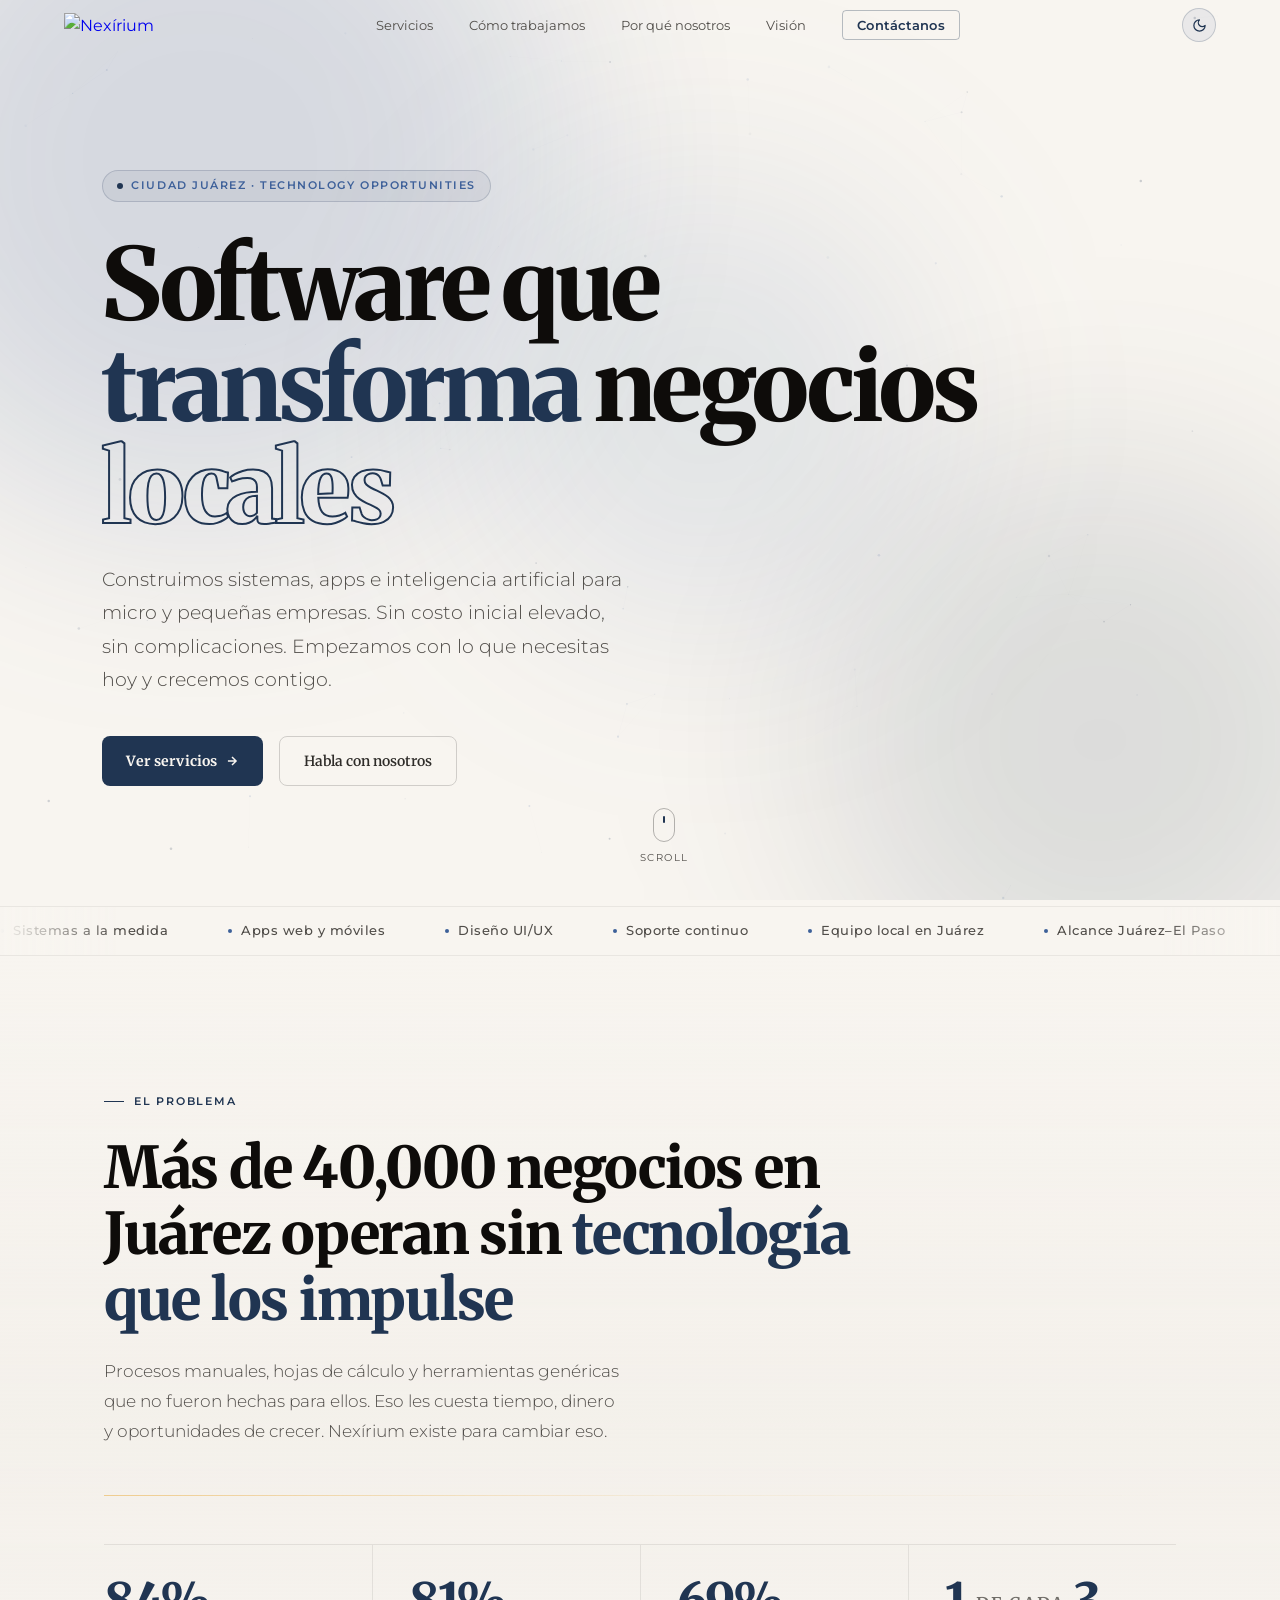
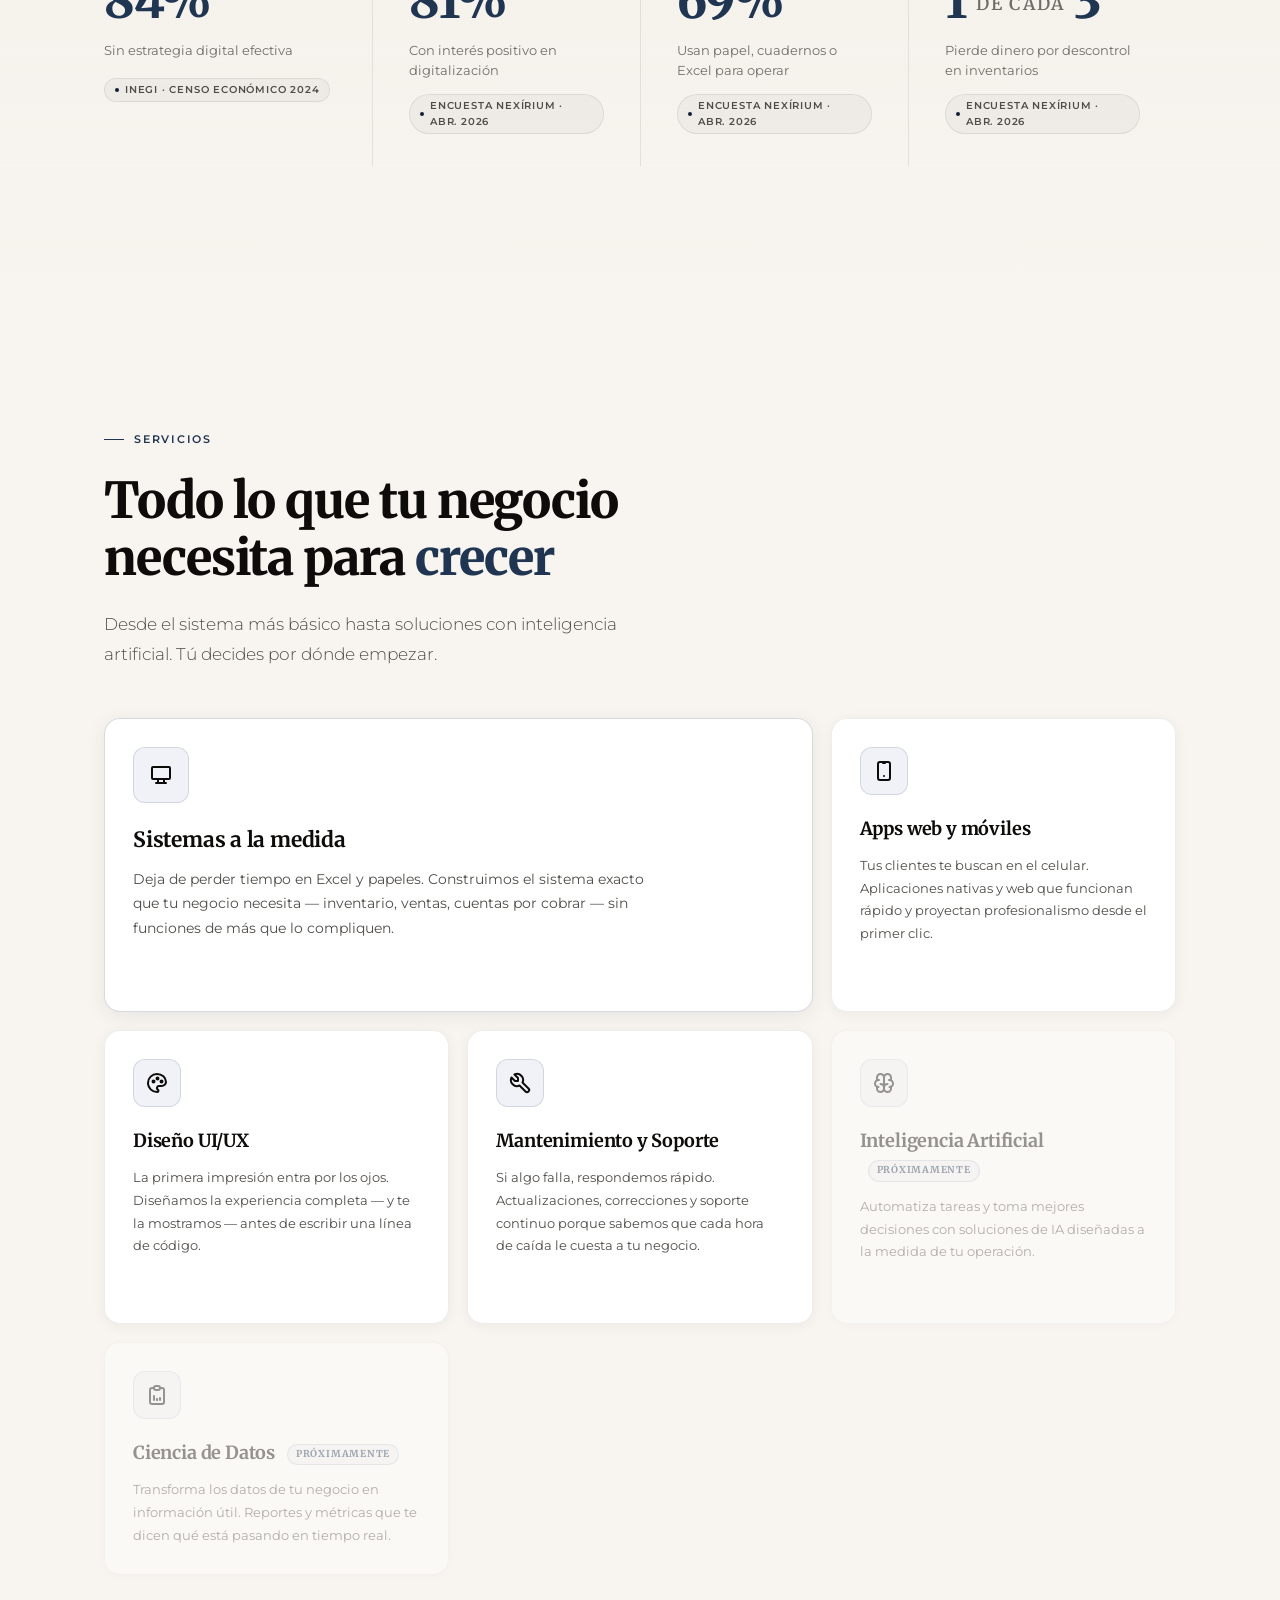
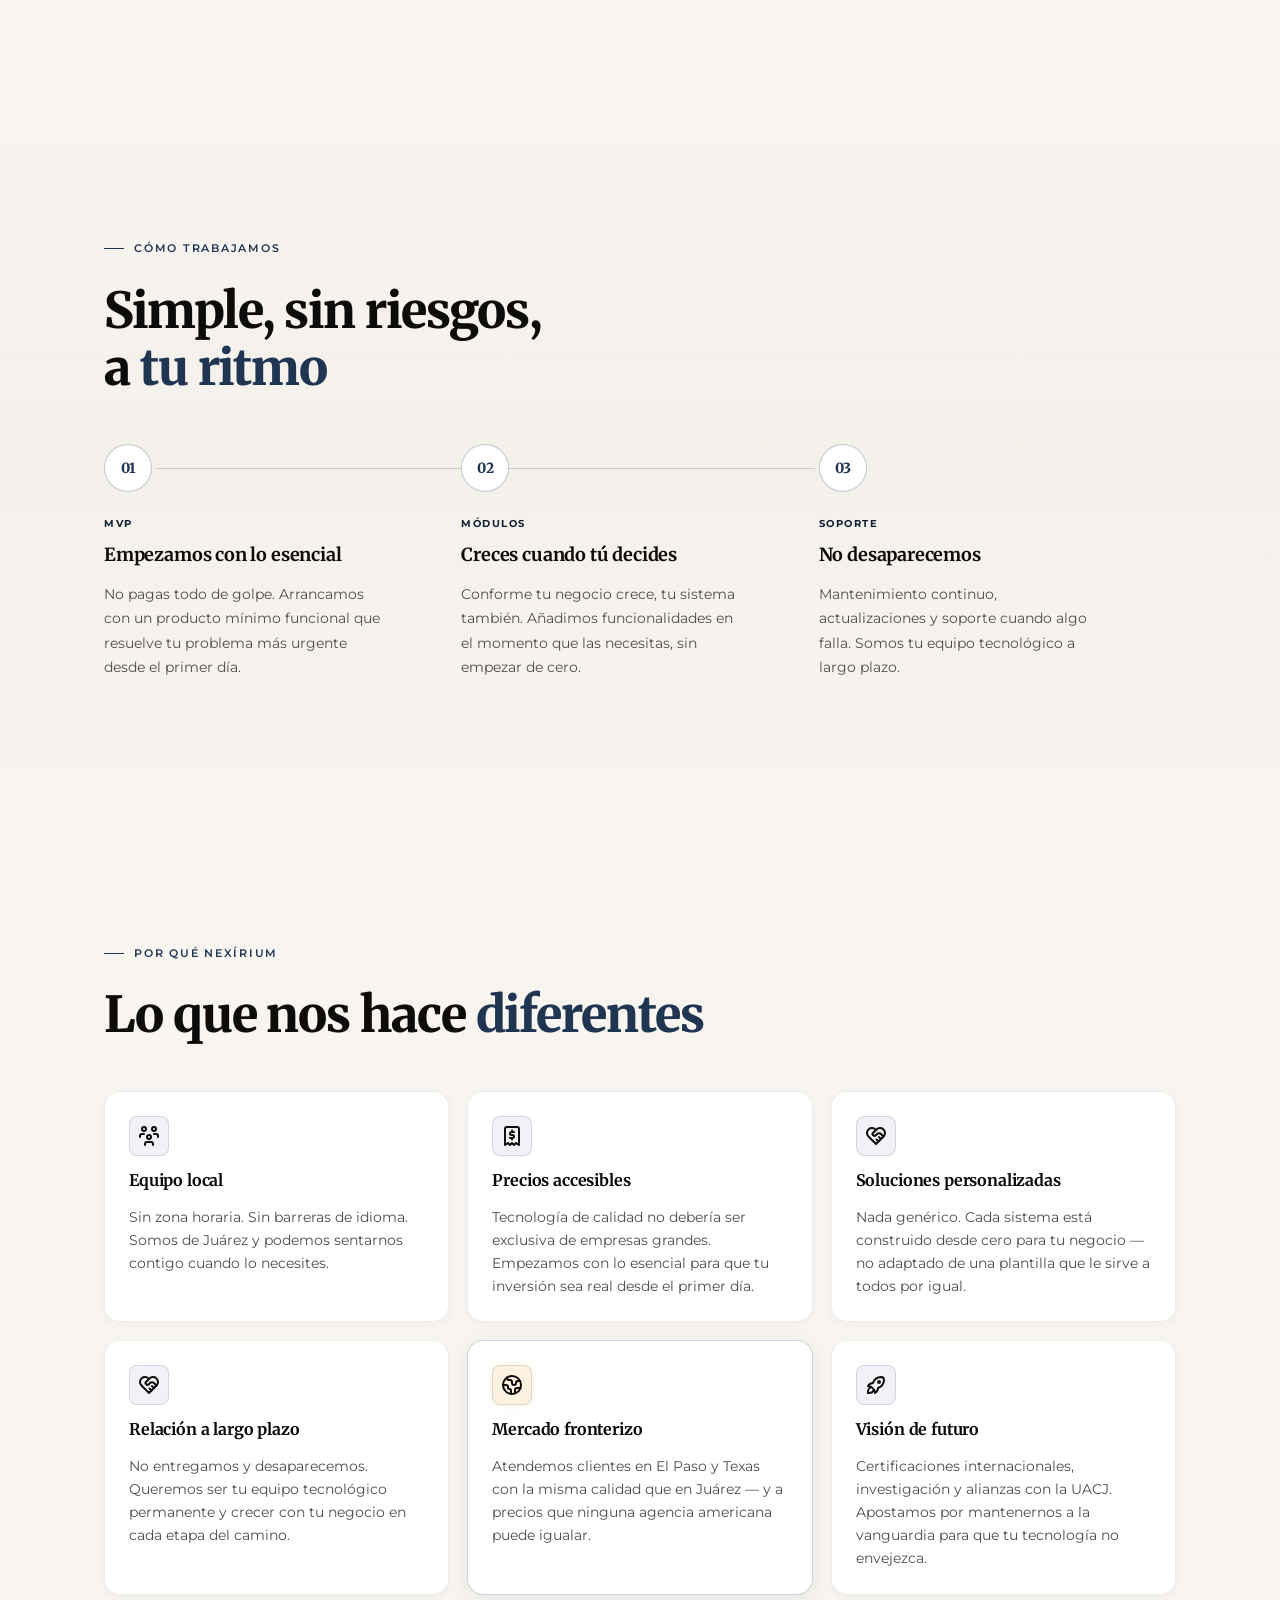
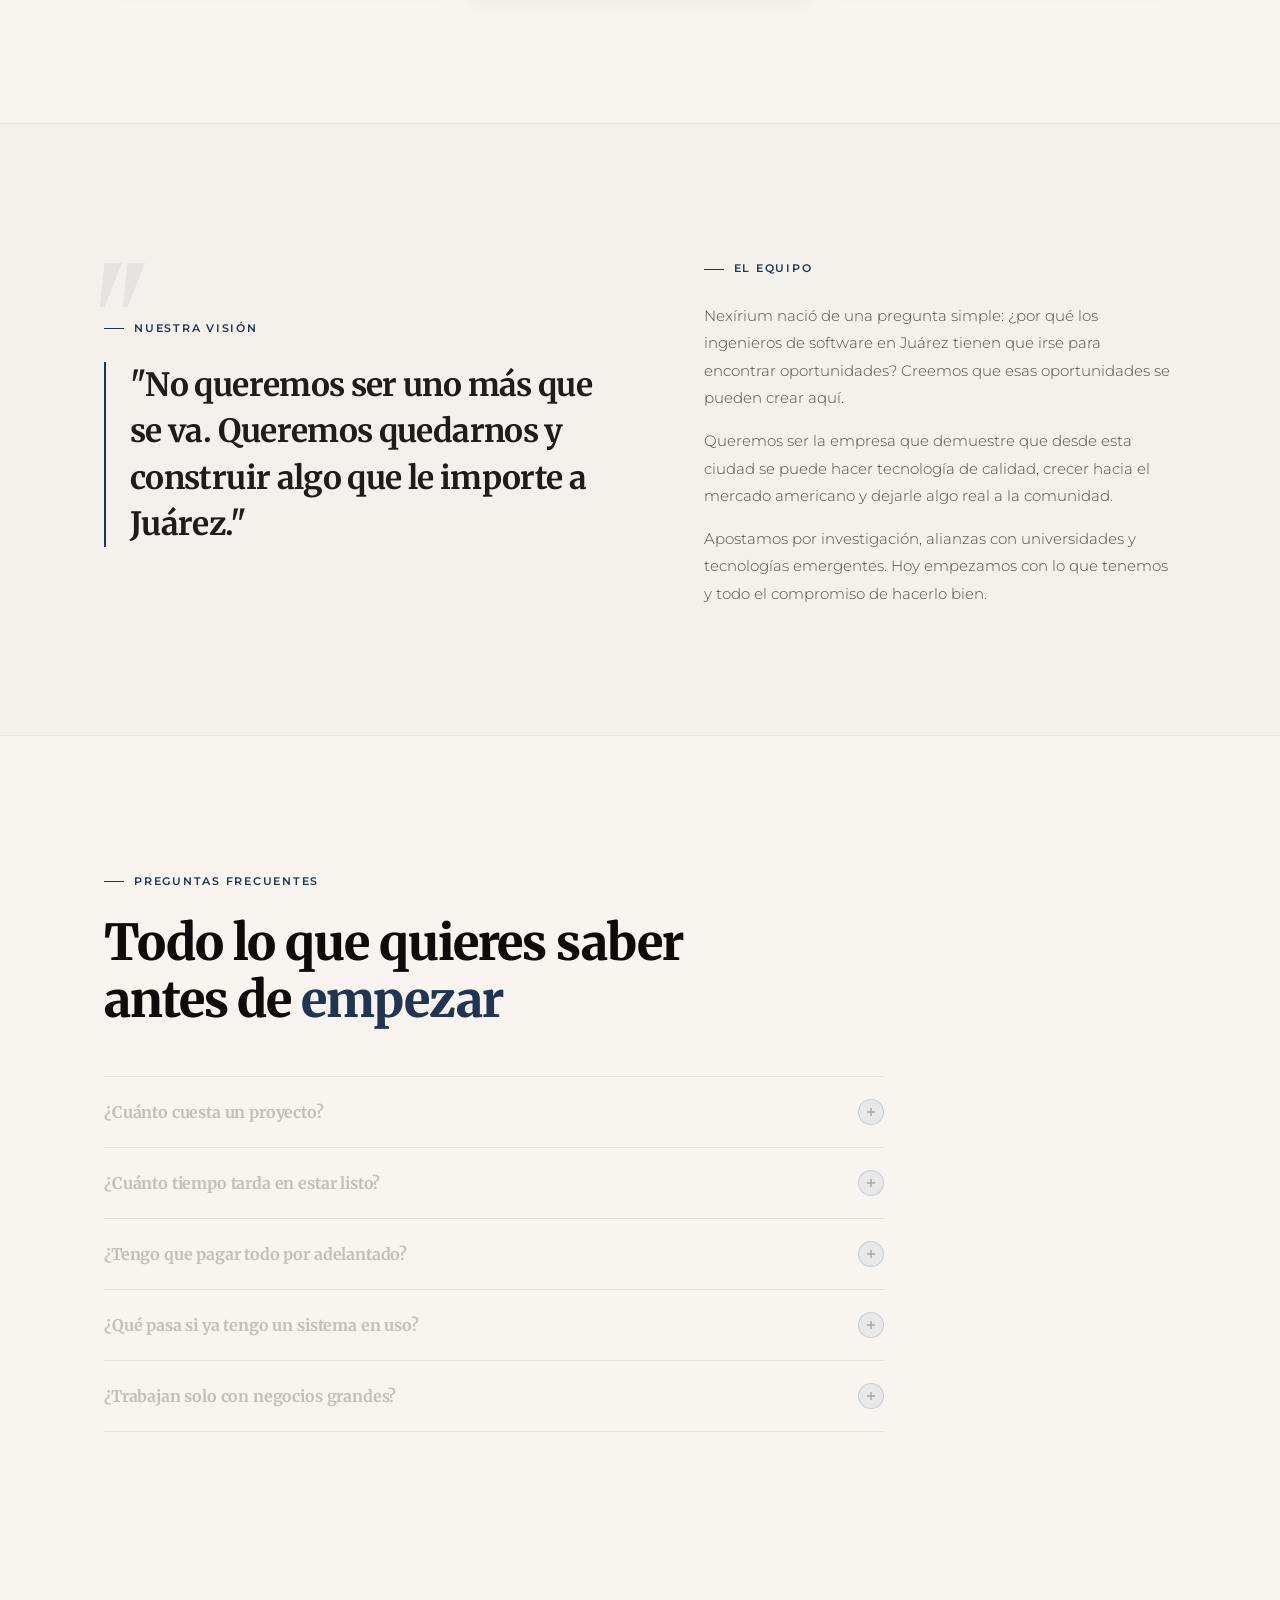
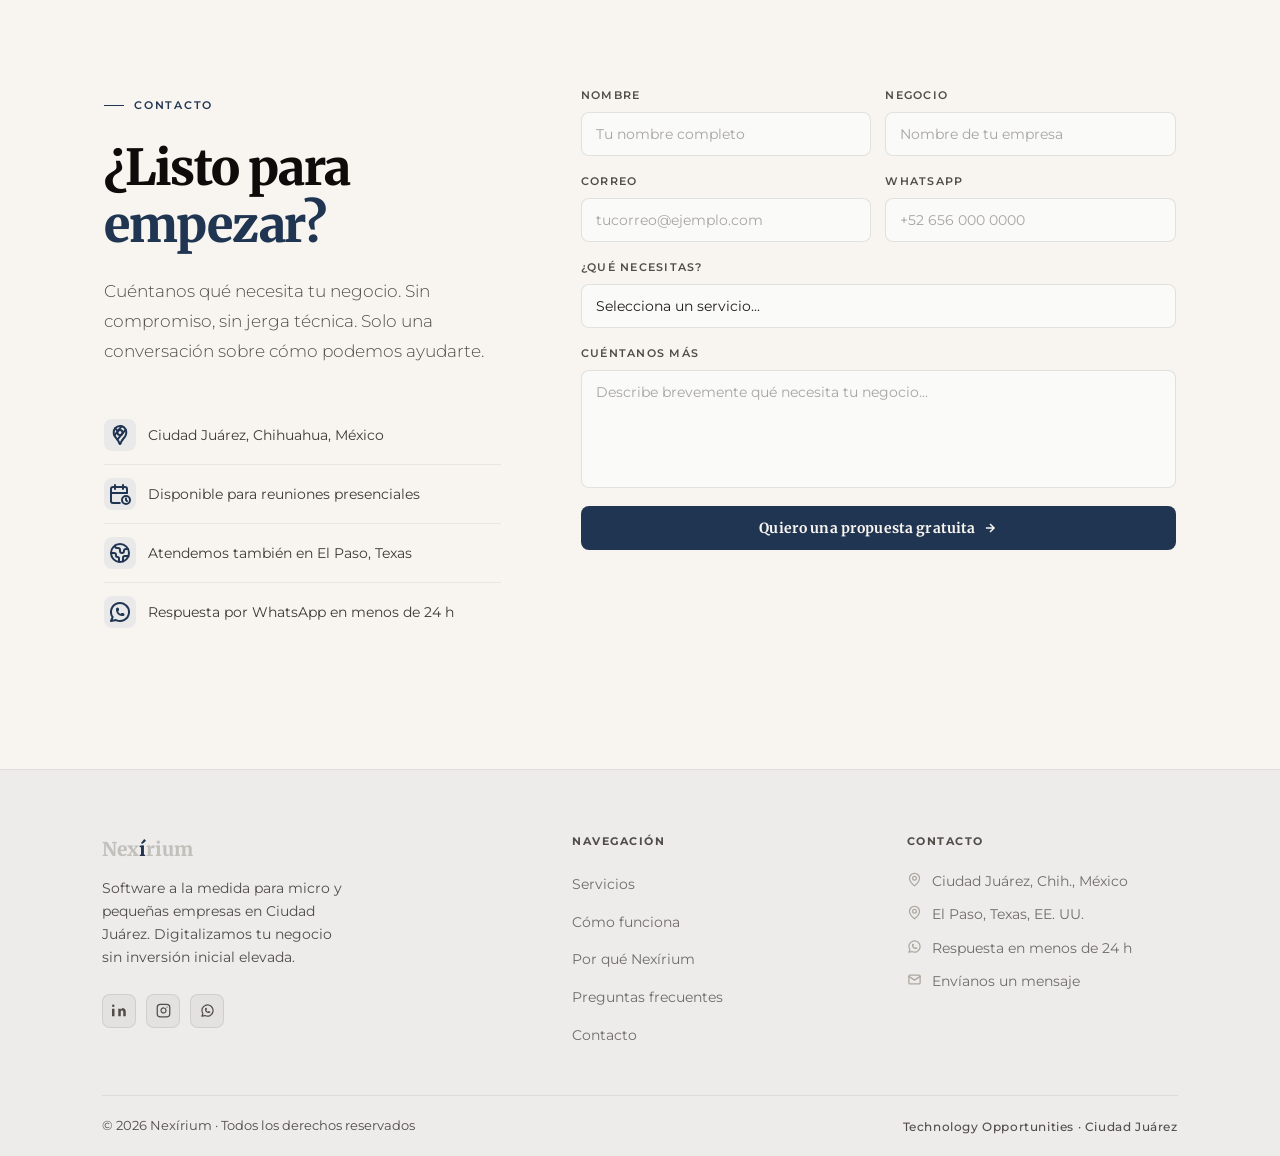
==== commit d035c306: "Merge pull request #1 from CristianHMartinez/datos Modificacion a seccion El Problema" ====
--- a/index.html
+++ b/index.html
@@ -580,52 +580,77 @@
 
     /* ── PROBLEM ── */
     #problem { background: linear-gradient(180deg, transparent, rgba(7,13,26,.5), transparent); }
-    #problem .wrap {
+    #problem .wrap { display: block; }
+    .problem-head { margin-bottom: var(--space-12); }
+    .problem-head .heading { max-width: 820px; font-size: clamp(2.2rem, 5vw, 3.6rem); }
+    .problem-head .body-text { max-width: 520px; }
+    .problem-rule {
+      width: 100%;
+      height: 1px;
+      background: linear-gradient(90deg, rgba(232,160,32,.28), rgba(232,160,32,.06), transparent);
+      margin-bottom: var(--space-12);
+    }
+    .problem-stats {
       display: grid;
-      grid-template-columns: 1fr 1.1fr;
-      gap: 80px;
-      align-items: center;
-    }
-    .stat-grid {
-      display: grid;
-      grid-template-columns: 1fr 1fr;
-      gap: 16px;
-    }
-    .stat-card {
-      background: var(--navy-800);
-      border: 1px solid rgba(255,255,255,.05);
-      border-radius: var(--radius-xl);
-      padding: 24px;
-      transition: transform .35s, opacity .35s;
-    }
-    .stat-card:hover {
-      border-color: rgba(232,160,32,.16);
-      transform: translateY(-3px);
-      box-shadow: var(--glow-gold);
-    }
-    .stat-num {
+      grid-template-columns: repeat(4, 1fr);
+      border-top: 1px solid rgba(255,255,255,.07);
+    }
+    .pstat { padding: var(--space-8) 36px var(--space-8) 0; }
+    .pstat + .pstat {
+      padding-left: 36px;
+      border-left: 1px solid rgba(255,255,255,.07);
+    }
+    .pstat-num {
       display: block;
       font-family: var(--font-display);
-      font-size: 2.5rem;
+      font-size: clamp(2.6rem, 3.8vw, 4rem);
       font-weight: 800;
       color: var(--gold-500);
       line-height: 1;
-      margin-bottom: 8px;
-    }
-    .stat-label {
-      color: var(--neutral-500);
+      margin-bottom: 14px;
+      letter-spacing: -.02em;
+      transition: color .3s;
+    }
+    .pstat:hover .pstat-num { color: var(--gold-300); }
+    .pstat-txt { white-space: nowrap; }
+    .pstat-lite {
+      font-size: .36em;
+      font-weight: 600;
+      letter-spacing: .1em;
+      text-transform: uppercase;
+      color: var(--neutral-600);
+      vertical-align: middle;
+    }
+    .pstat-label {
+      display: block;
       font-size: 13px;
+      color: var(--neutral-400);
       line-height: 1.55;
-    }
-    .stat-card.wide {
-      grid-column: 1 / -1;
-      display: flex;
+      margin-bottom: 14px;
+    }
+    .pstat-source {
+      display: inline-flex;
       align-items: center;
-      gap: 20px;
-      background: linear-gradient(135deg, rgba(232,160,32,.07), rgba(232,160,32,.02));
-      border-color: rgba(232,160,32,.18);
-    }
-    .stat-card.wide .stat-num { font-size: 3.2rem; flex-shrink: 0; }
+      gap: 6px;
+      font-family: var(--font-body);
+      font-size: 10px;
+      font-weight: 600;
+      letter-spacing: .08em;
+      text-transform: uppercase;
+      color: var(--neutral-700);
+      background: rgba(255,255,255,.03);
+      border: 1px solid rgba(255,255,255,.08);
+      border-radius: var(--radius-full);
+      padding: 3px 10px;
+    }
+    .pstat-source::before {
+      content: '';
+      display: block;
+      width: 4px; height: 4px;
+      border-radius: 50%;
+      background: var(--gold-600);
+      flex-shrink: 0;
+    }
 
     /* ── SERVICES ── */
     .services-grid {
@@ -1145,9 +1170,11 @@
 
     /* ── RESPONSIVE ── */
     @media (max-width: 1024px) {
-      #problem .wrap,
       #vision .wrap,
       #contact .wrap { grid-template-columns: 1fr; gap: 52px; }
+      .problem-stats { grid-template-columns: 1fr 1fr; }
+      .pstat:nth-child(3) { border-left: none; padding-left: 0; }
+      .pstat:nth-child(n+3) { border-top: 1px solid rgba(255,255,255,.07); padding-top: var(--space-8); }
       .services-grid, .why-grid { grid-template-columns: 1fr 1fr; }
       .process-steps { grid-template-columns: 1fr; gap: 40px; }
       .process-steps::before { display: none; }
@@ -1309,19 +1336,18 @@
       border-color: rgba(0,0,0,.05);
     }
 
-    [data-theme="light"] .stat-card {
-      background: #FFFFFF;
-      border-color: rgba(0,0,0,.06);
-      box-shadow: 0 2px 14px rgba(0,0,0,.05);
-    }
-    [data-theme="light"] .stat-card:hover {
-      border-color: rgba(32,53,82,.15);
-      box-shadow: 0 8px 28px rgba(0,0,0,.08), var(--glow-gold);
-    }
-    [data-theme="light"] .stat-card.wide {
-      background: linear-gradient(135deg, rgba(61,96,153,.07), rgba(61,96,153,.02));
-      border-color: rgba(32,53,82,.16);
-      box-shadow: none;
+    [data-theme="light"] .problem-rule {
+      background: linear-gradient(90deg, rgba(232,160,32,.45), rgba(232,160,32,.1), transparent);
+    }
+    [data-theme="light"] .problem-stats,
+    [data-theme="light"] .pstat + .pstat,
+    [data-theme="light"] .pstat:nth-child(n+3) { border-color: rgba(0,0,0,.08); }
+    [data-theme="light"] .pstat-label { color: var(--neutral-600); }
+
+    [data-theme="light"] .pstat-source {
+      background: rgba(0,0,0,.03);
+      border-color: rgba(0,0,0,.08);
+      color: var(--neutral-500);
     }
 
     [data-theme="light"] .service-card {
@@ -1571,10 +1597,10 @@
 <!-- ════════════ PROBLEM ════════════ -->
 <section id="problem">
   <div class="wrap">
-    <div class="problem-left">
+    <div class="problem-head">
       <div class="tag r">El problema</div>
       <h2 class="heading r d1">
-        La mayoría de los negocios en Juárez operan sin
+        Más de 40,000 negocios en Juárez operan sin
         <em>tecnología que los impulse</em>
       </h2>
       <p class="body-text r d2">
@@ -1584,20 +1610,28 @@
       </p>
     </div>
 
-    <div class="problem-right">
-      <div class="stat-grid">
-        <div class="stat-card wide r">
-          <span class="stat-num" data-target="40" data-suffix="K+">0</span>
-          <span class="stat-label">MiPyMEs registradas en Ciudad Juárez</span>
-        </div>
-        <div class="stat-card r d1">
-          <span class="stat-num" data-target="70" data-suffix="%">0</span>
-          <span class="stat-label">Negocios con procesos manuales</span>
-        </div>
-        <div class="stat-card r d2">
-          <span class="stat-num" data-target="82" data-suffix="%">0</span>
-          <span class="stat-label">Interés positivo en digitalización<br><small style="opacity:.7">(encuesta abr. 2026, n=33)</small></span>
-        </div>
+    <div class="problem-rule r d3"></div>
+
+    <div class="problem-stats">
+      <div class="pstat r d1">
+        <span class="pstat-num" data-target="85" data-suffix="%">0</span>
+        <span class="pstat-label">Sin estrategia digital efectiva</span>
+        <span class="pstat-source">INEGI · Censo Económico 2024</span>
+      </div>
+      <div class="pstat r d2">
+        <span class="pstat-num" data-target="82" data-suffix="%">0</span>
+        <span class="pstat-label">Con interés positivo en digitalización</span>
+        <span class="pstat-source">Encuesta Nexírium · abr. 2026</span>
+      </div>
+      <div class="pstat r d3">
+        <span class="pstat-num" data-target="70" data-suffix="%">0</span>
+        <span class="pstat-label">Usan papel, cuadernos o Excel para operar</span>
+        <span class="pstat-source">Encuesta Nexírium · abr. 2026</span>
+      </div>
+      <div class="pstat r d4">
+        <span class="pstat-num pstat-txt"><span>1</span> <span class="pstat-lite">de cada</span> <span>3</span></span>
+        <span class="pstat-label">Pierde dinero por descontrol en inventarios</span>
+        <span class="pstat-source">Encuesta Nexírium · abr. 2026</span>
       </div>
     </div>
   </div>
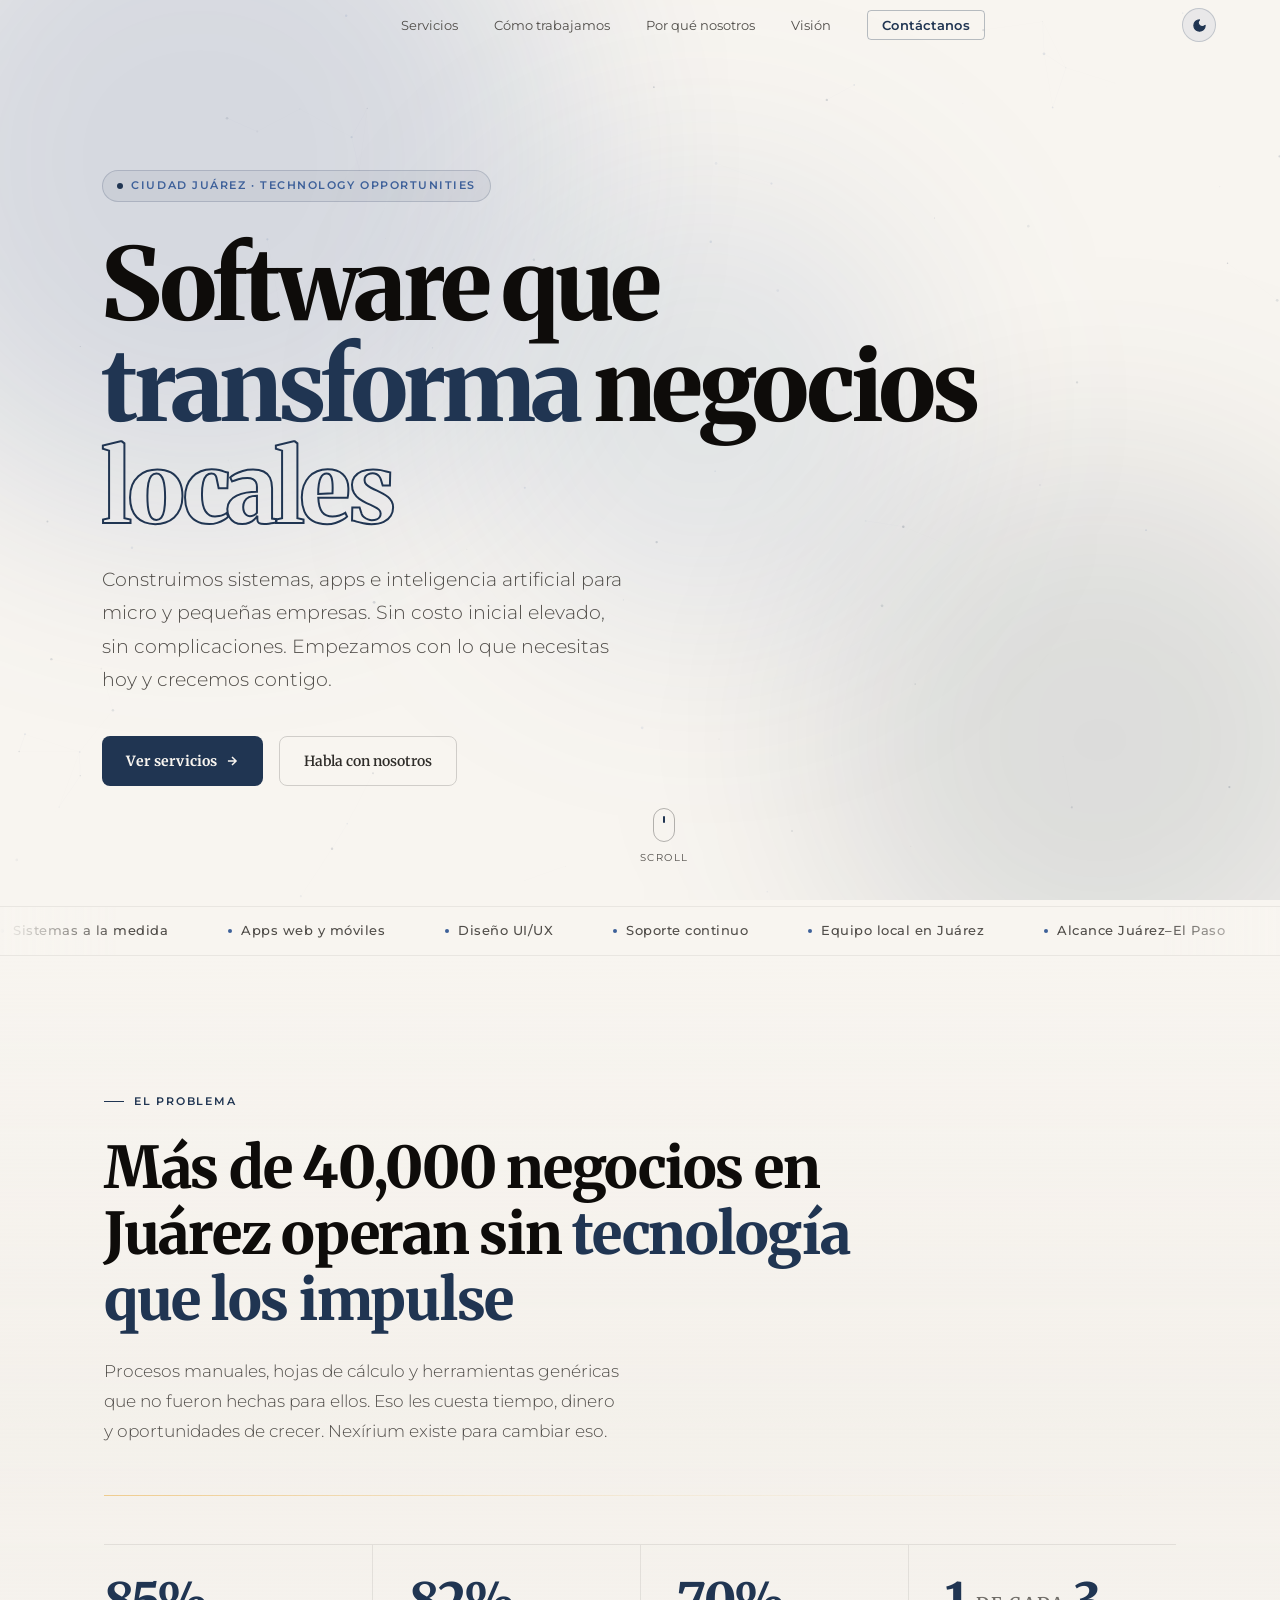
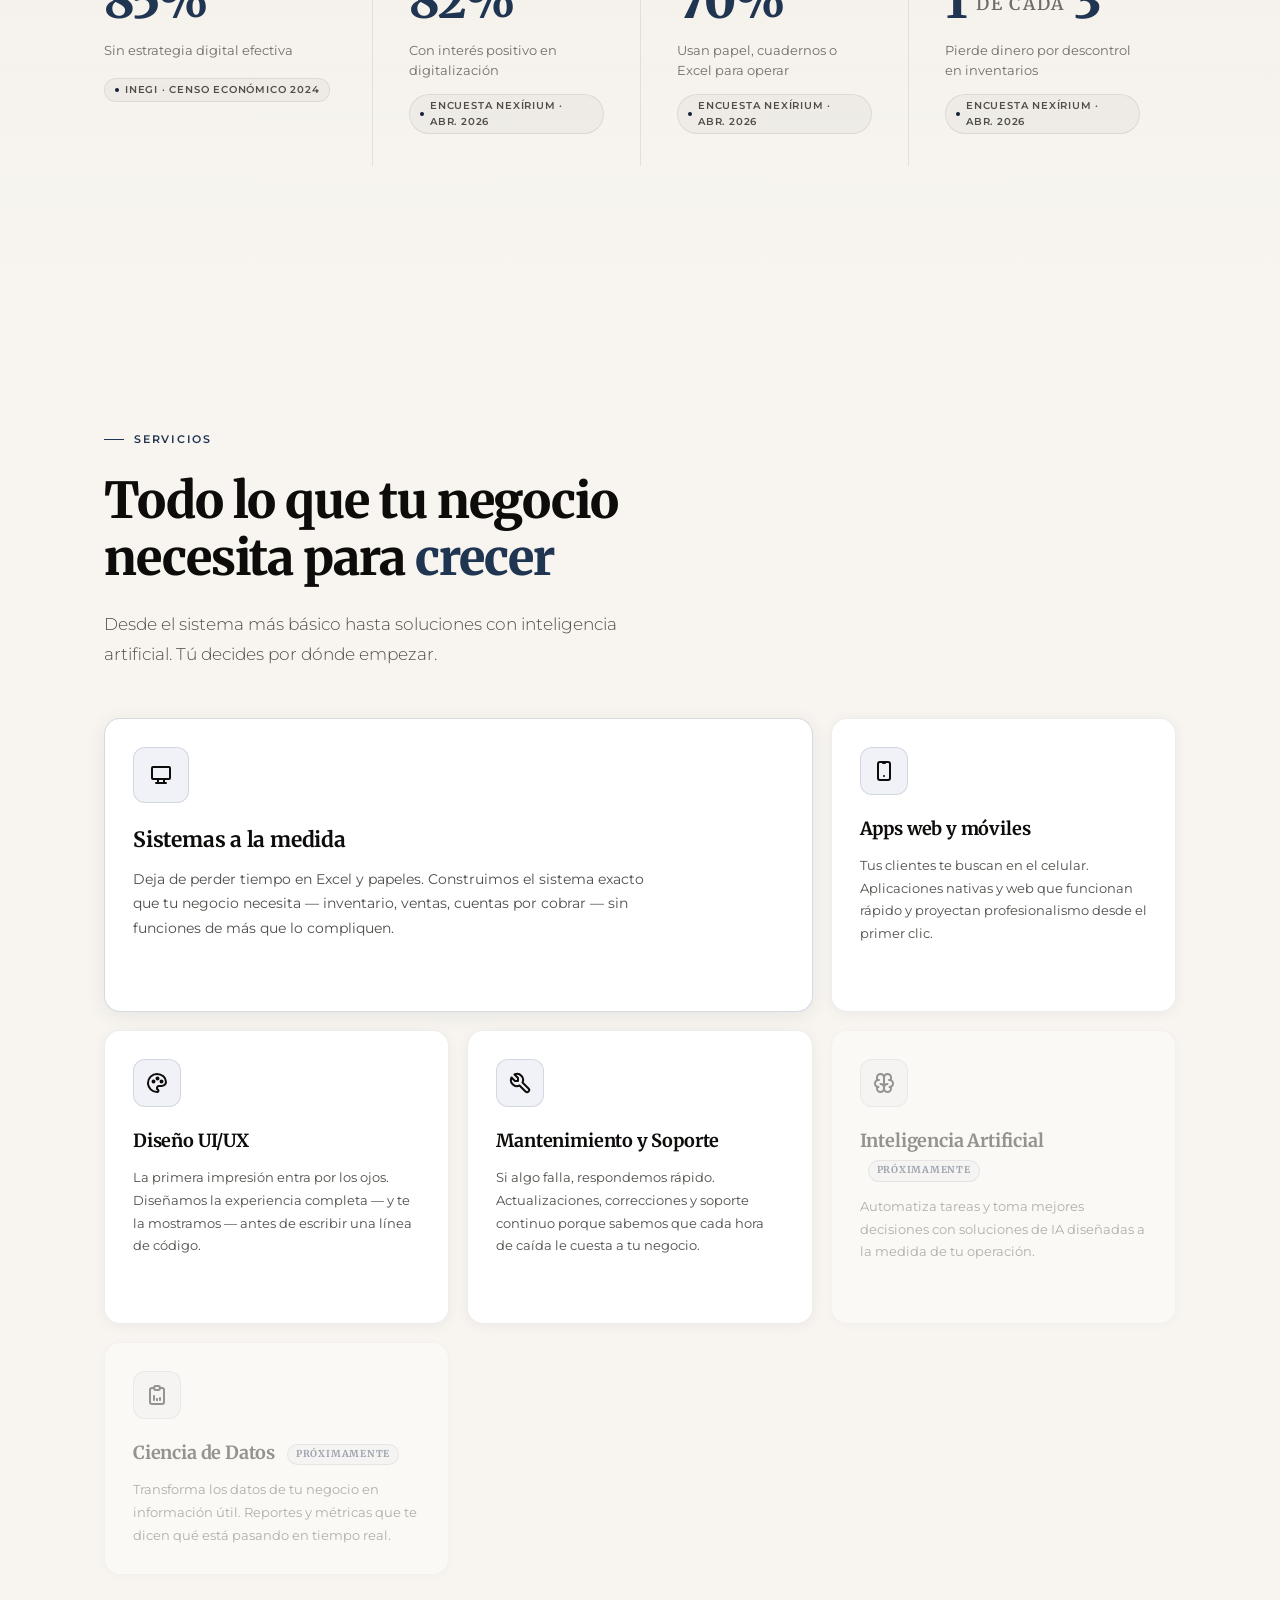
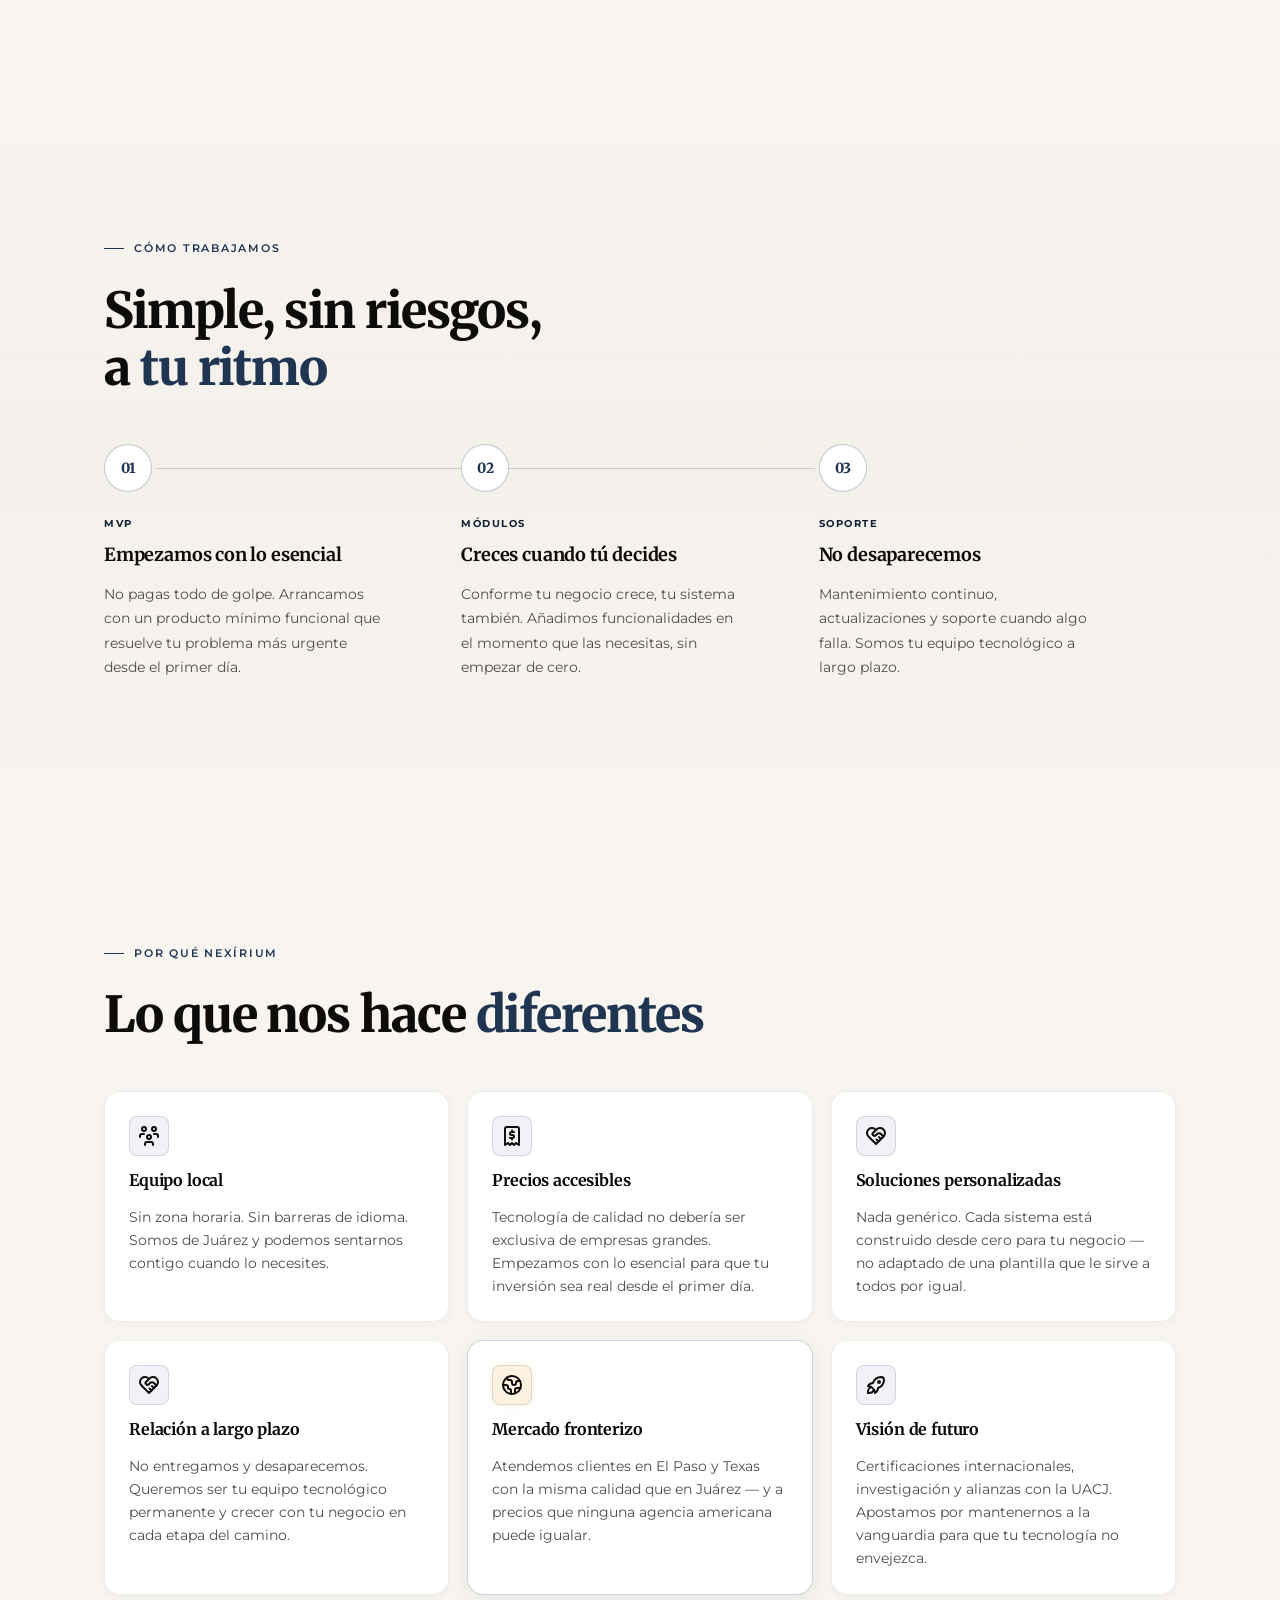
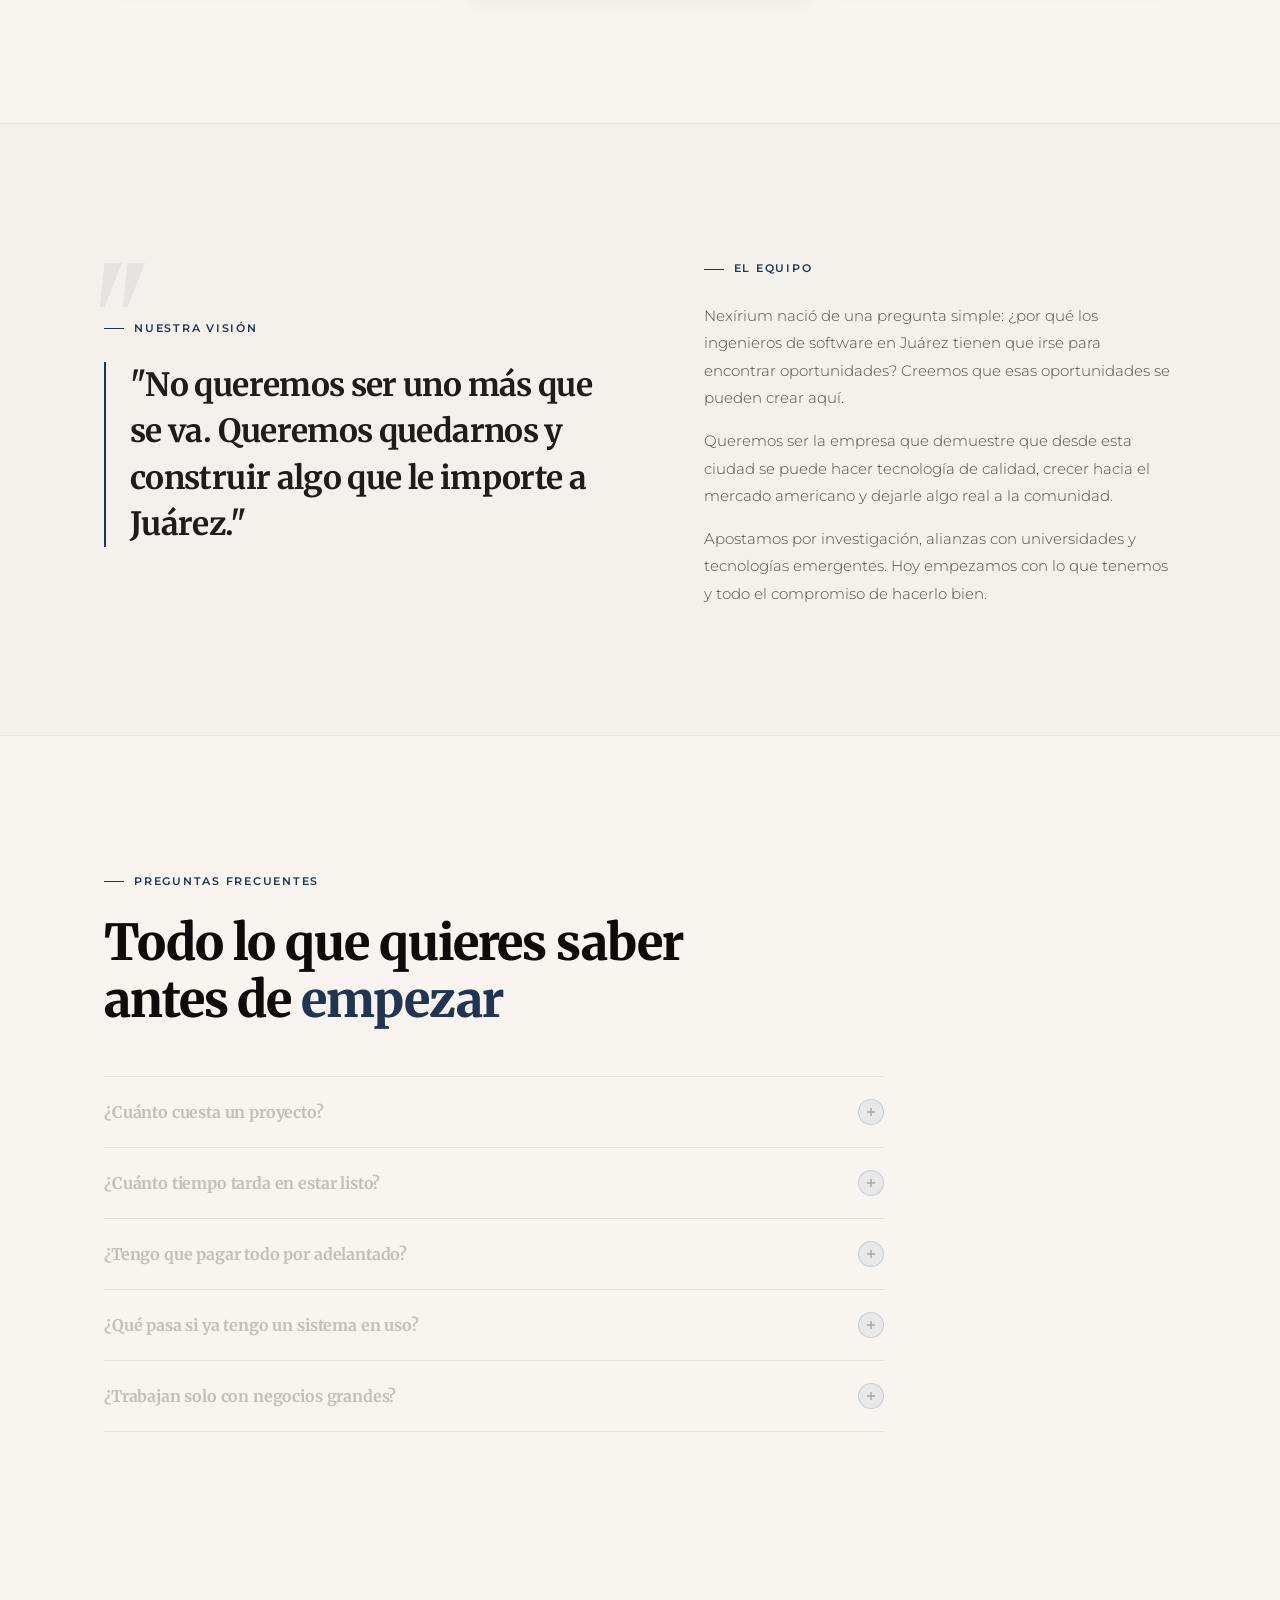
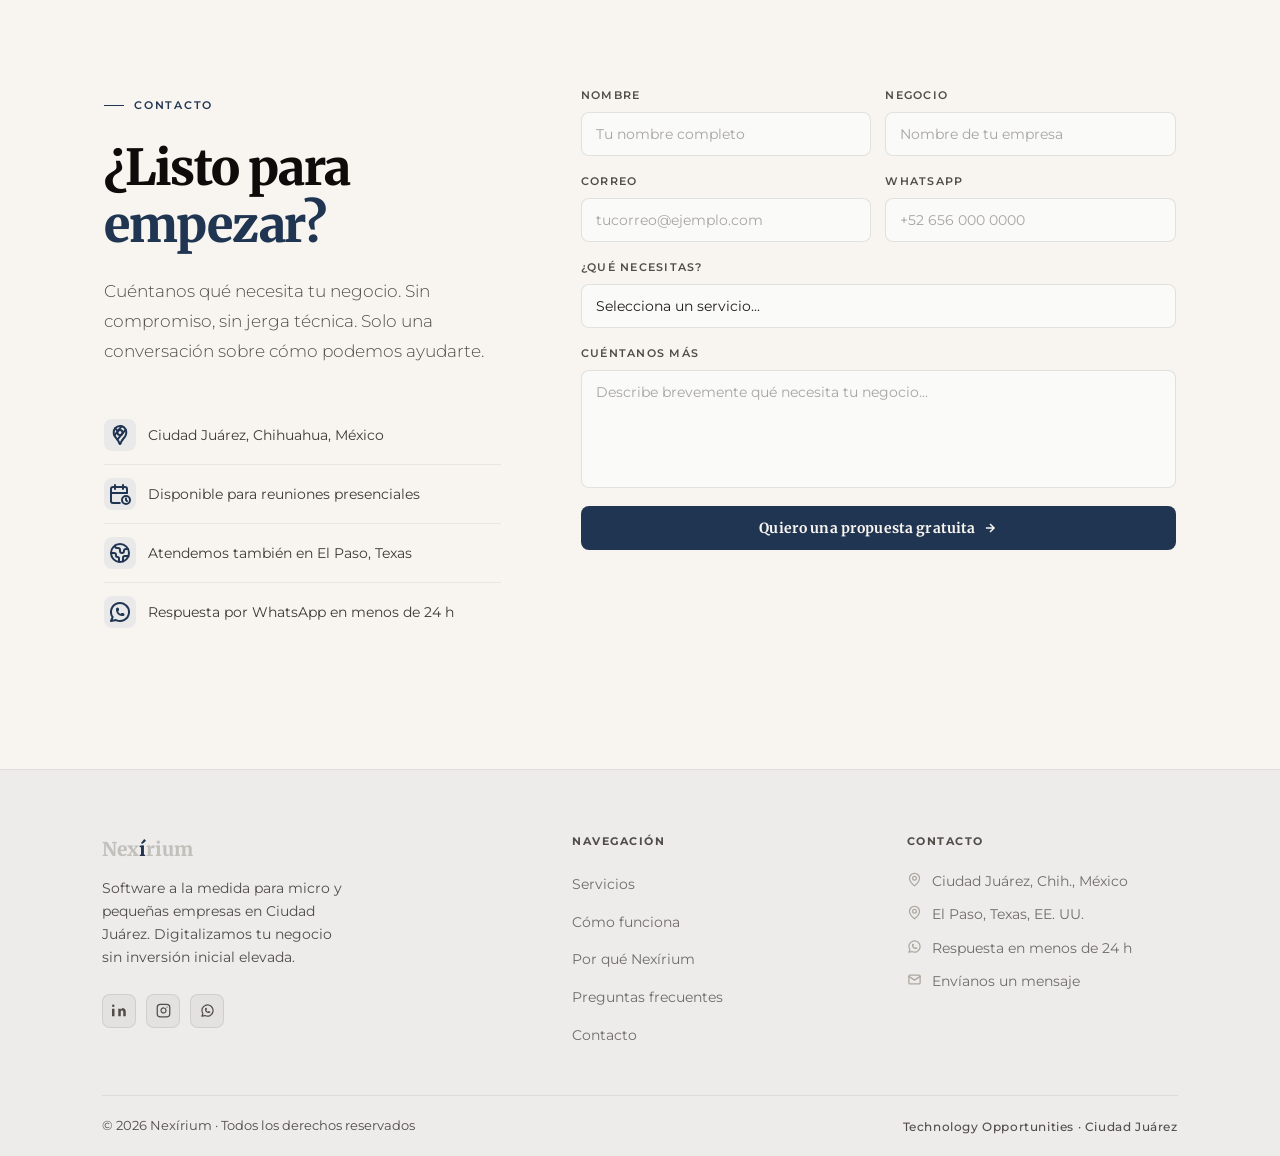
==== commit 681ccba6: "Add isologo SVG and update navigation logo implementation for improved branding" ====
--- a/index.html
+++ b/index.html
@@ -212,8 +212,28 @@
     }
     .nav-logo img {
       height: 25px;
-      filter: brightness(4.5) invert(1);
+      display: none;
+    }
+
+    /* Isologo (icon + NEXIRIUM text stacked, viewBox 1221×734) */
+    .nav-logo .logo {
+      width: 140px;
+      height: 25px;
       display: block;
+      flex-shrink: 0;
+      background-color: var(--gold-500);
+      -webkit-mask: url("IMAGOTIPO.svg") center / contain no-repeat;
+      mask: url("IMAGOTIPO.svg") center / contain no-repeat;
+    }
+
+    /* Light theme: logo → navy */
+    [data-theme="light"] .nav-logo .logo {
+      background-color: #203552; /* El azul marino exacto de la imagen */
+    }
+
+    /* Dark theme (default): logo → gold */
+    html:not([data-theme="light"]) .nav-logo .logo {
+      background-color: var(--gold-500);
     }
 
     .nav-links {
@@ -287,13 +307,14 @@
       border-bottom: 1px solid rgba(255,255,255,.05);
       border-radius: 0;
       backdrop-filter: blur(24px);
-      padding: 12px 5%;
+      padding: 12px 0;
       z-index: 490;
       display: none;
       flex-direction: column;
       gap: 4px;
       transform-origin: top center;
       animation: menuOpen .25s ease forwards;
+      box-sizing: border-box;
     }
     .mobile-menu.open { display: flex; }
     @keyframes menuOpen {
@@ -305,9 +326,10 @@
       text-decoration: none;
       font-size: 15px;
       font-weight: 500;
-      padding: 12px 8px;
+      padding: 12px 5%;
       border-radius: var(--radius-md);
       transition: color .2s, background .2s;
+      box-sizing: border-box;
     }
     .mobile-menu a:hover { color: var(--gold-400); background: rgba(232,160,32,.06); }
     .mobile-menu .m-cta {
@@ -1181,7 +1203,7 @@
       .step { padding-right: 0; z-index: auto; }
     }
     @media (max-width: 768px) {
-      nav { width: calc(100% - 32px); padding: 12px 18px; }
+      nav { width: 100%; padding: 12px 18px; }
       .nav-links { display: none; }
       .hamburger { display: flex; }
       .services-grid,
@@ -1529,7 +1551,7 @@
 <!-- NAV -->
 <nav id="nav">
   <a href="#hero" class="nav-logo">
-    <img src="IMAGOTIPO.svg" alt="Nexírium" id="logo-img">
+    <span class="logo" role="img" aria-label="Nexírium"></span>
   </a>
   <ul class="nav-links">
     <li><a href="#services">Servicios</a></li>
@@ -1539,10 +1561,10 @@
     <li><a href="#contact" class="nav-cta">Contáctanos</a></li>
   </ul>
   <button class="theme-toggle" id="theme-toggle" aria-label="Cambiar tema">
-    <svg class="icon-sun" width="16" height="16" viewBox="0 0 24 24" fill="none" stroke="currentColor" stroke-width="2" stroke-linecap="round" stroke-linejoin="round">
+    <svg class="icon-sun" width="16" height="16" viewBox="0 0 24 24" style="stroke: var(--gold-500); fill: none;" stroke-width="2" stroke-linecap="round" stroke-linejoin="round">
       <circle cx="12" cy="12" r="4"/><path d="M12 2v2M12 20v2M4.93 4.93l1.41 1.41M17.66 17.66l1.41 1.41M2 12h2M20 12h2M6.34 17.66l-1.41 1.41M19.07 4.93l-1.41 1.41"/>
     </svg>
-    <svg class="icon-moon" width="15" height="15" viewBox="0 0 24 24" fill="none" stroke="currentColor" stroke-width="2" stroke-linecap="round" stroke-linejoin="round">
+    <svg class="icon-moon" width="15" height="15" viewBox="0 0 24 24" style="stroke: var(--gold-500); fill: var(--gold-500);" stroke-width="2" stroke-linecap="round" stroke-linejoin="round">
       <path d="M12 3a6 6 0 0 0 9 9 9 9 0 1 1-9-9Z"/>
     </svg>
   </button>
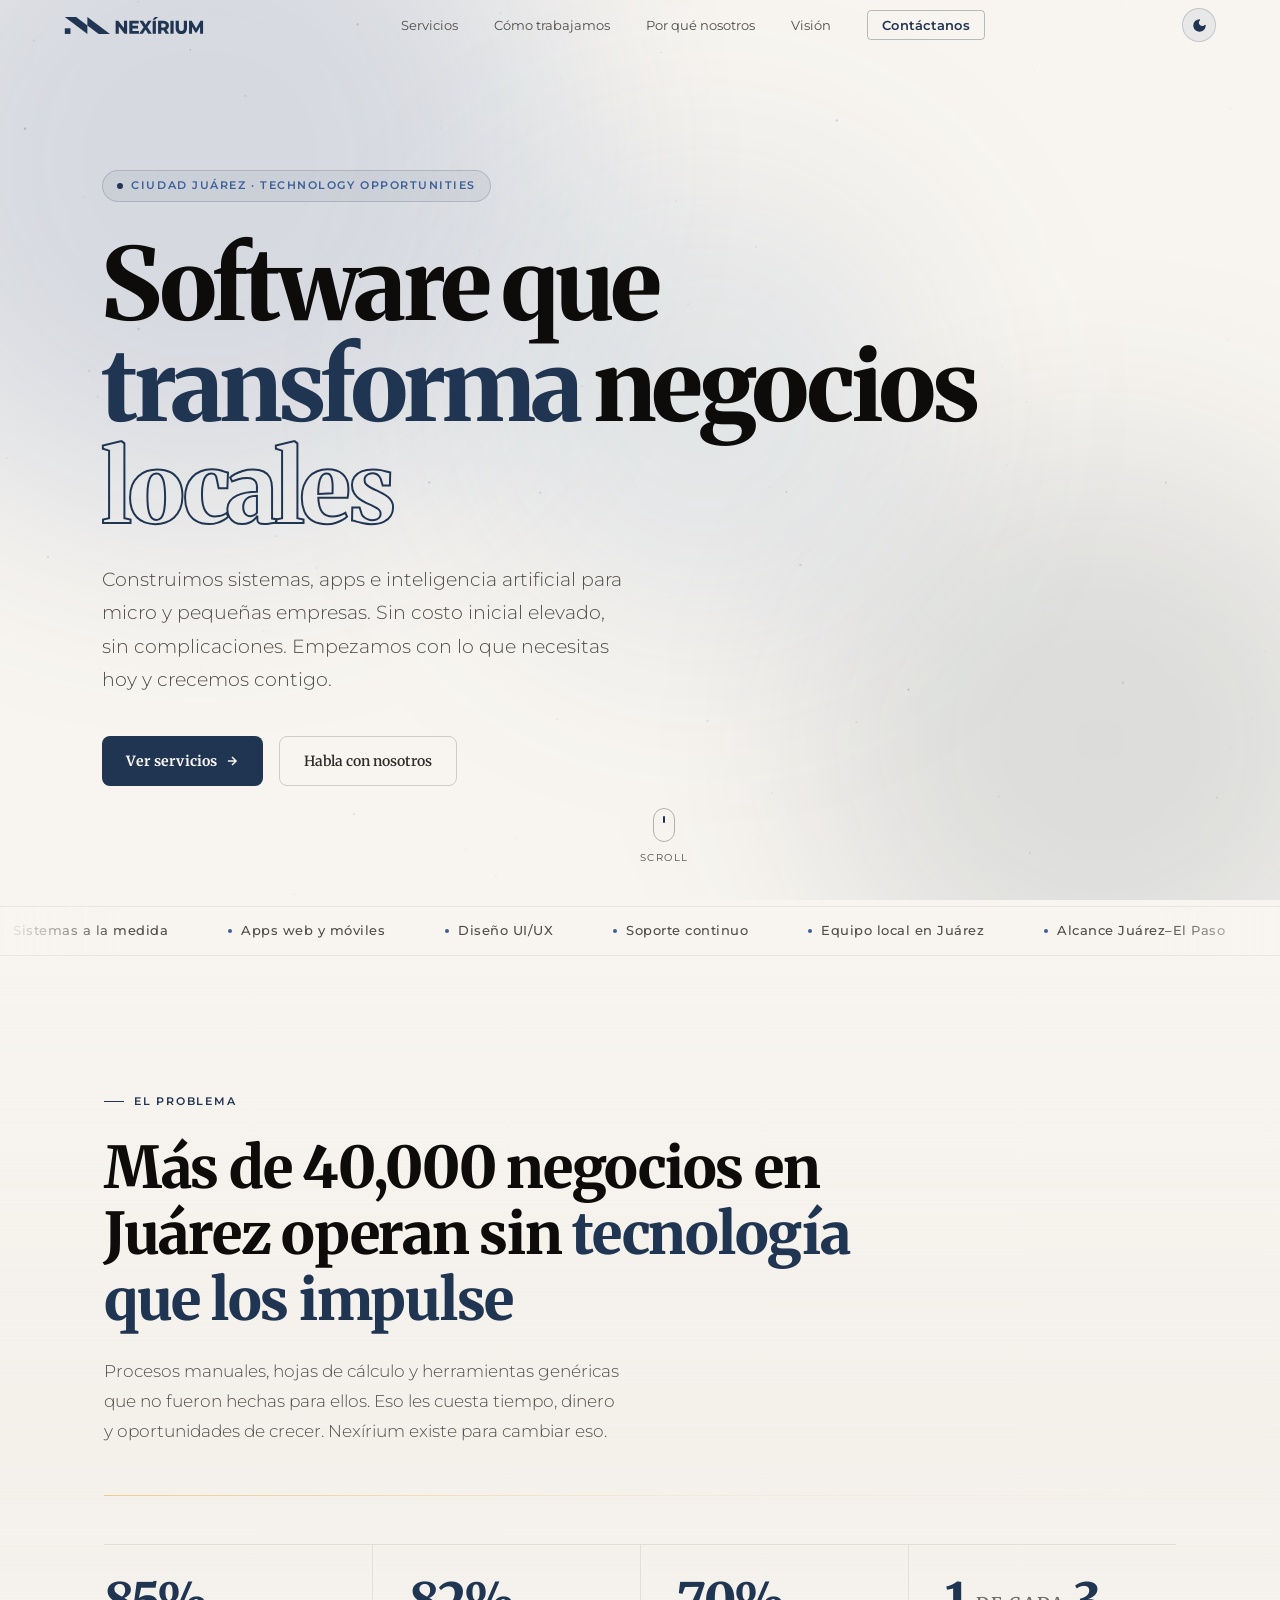
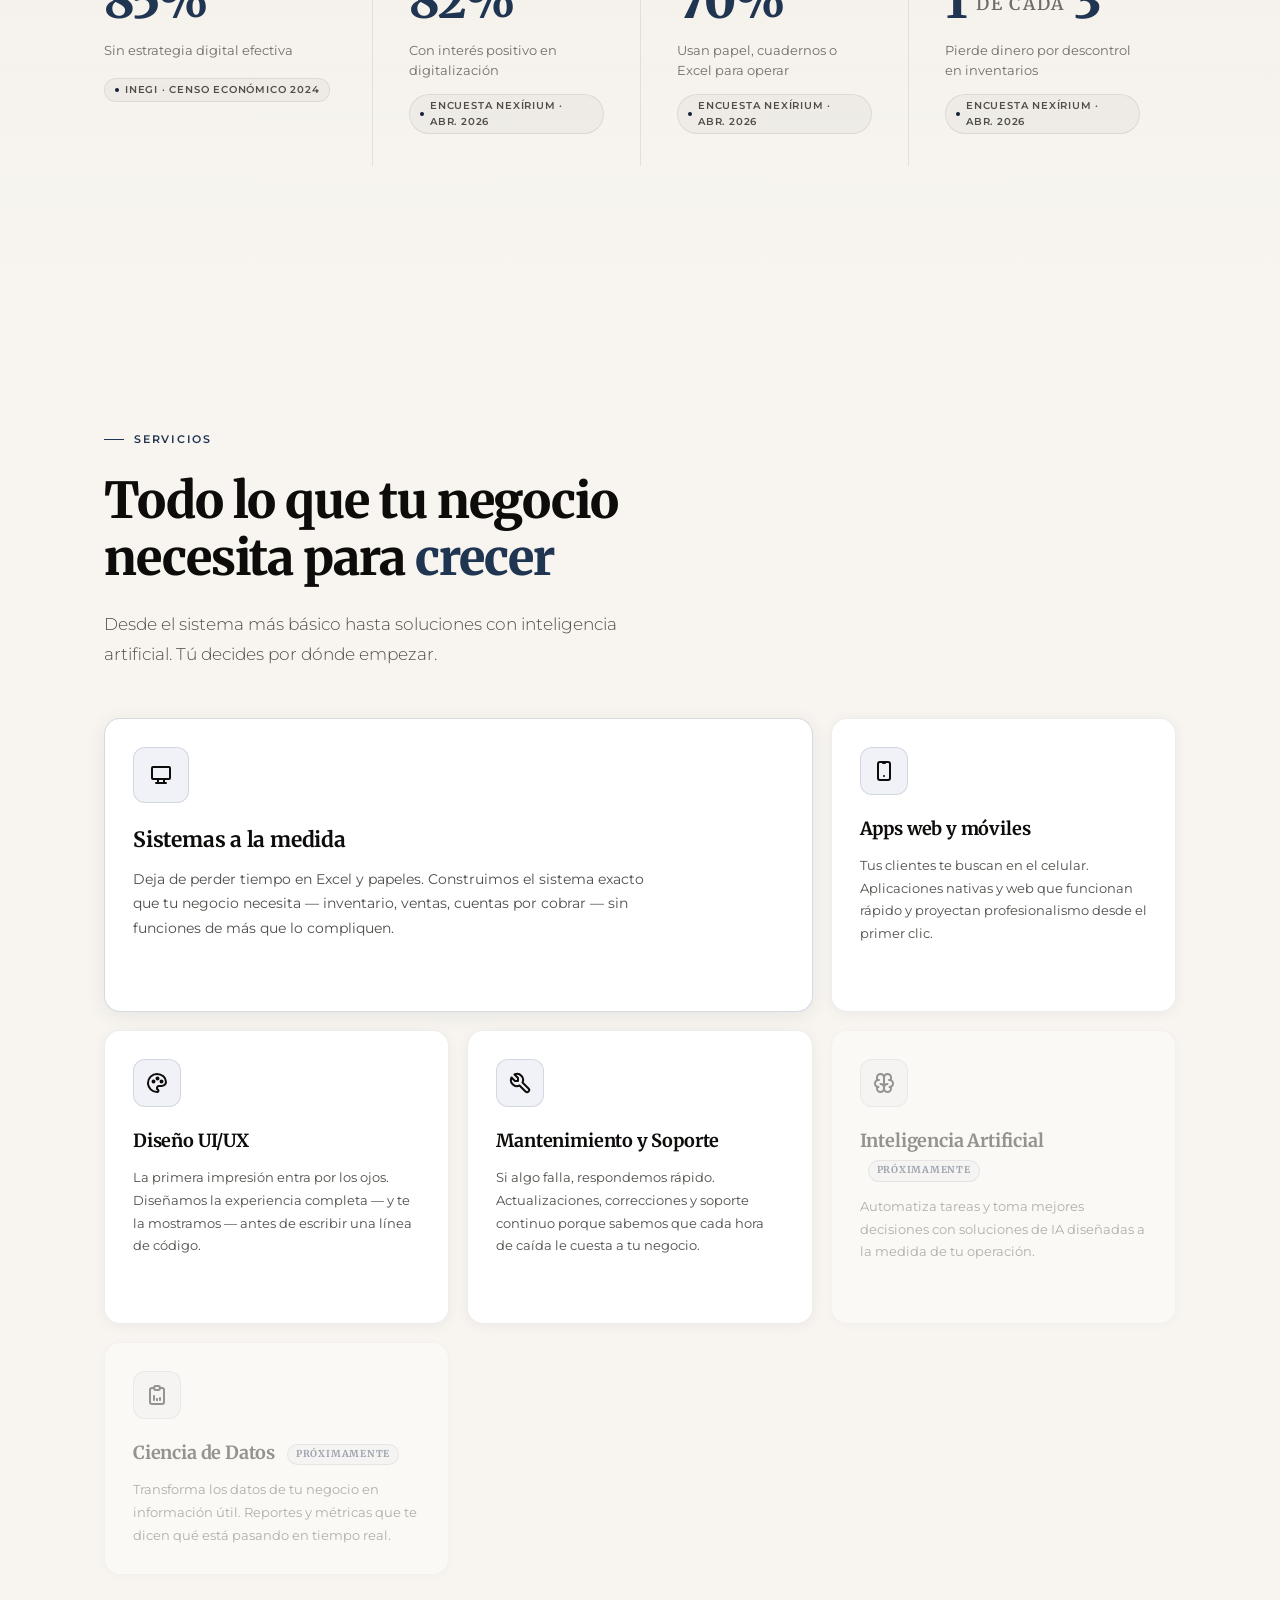
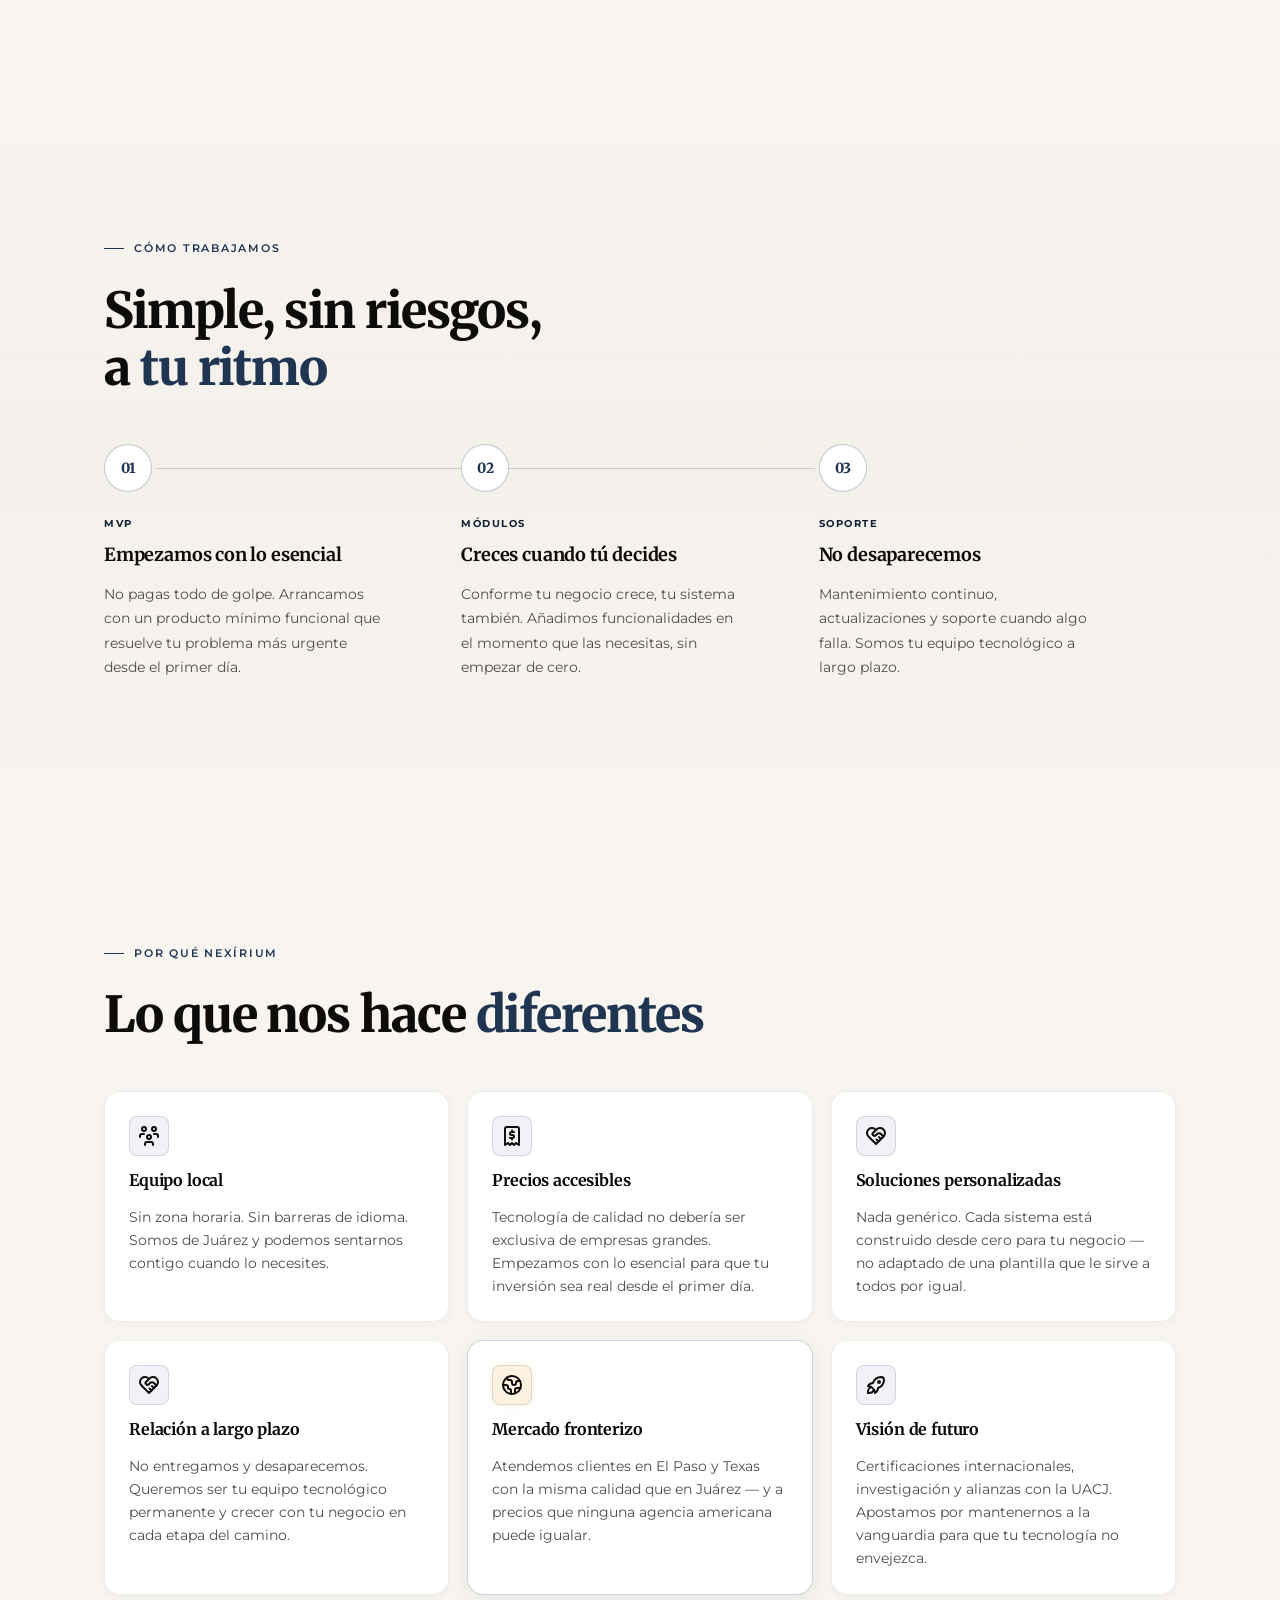
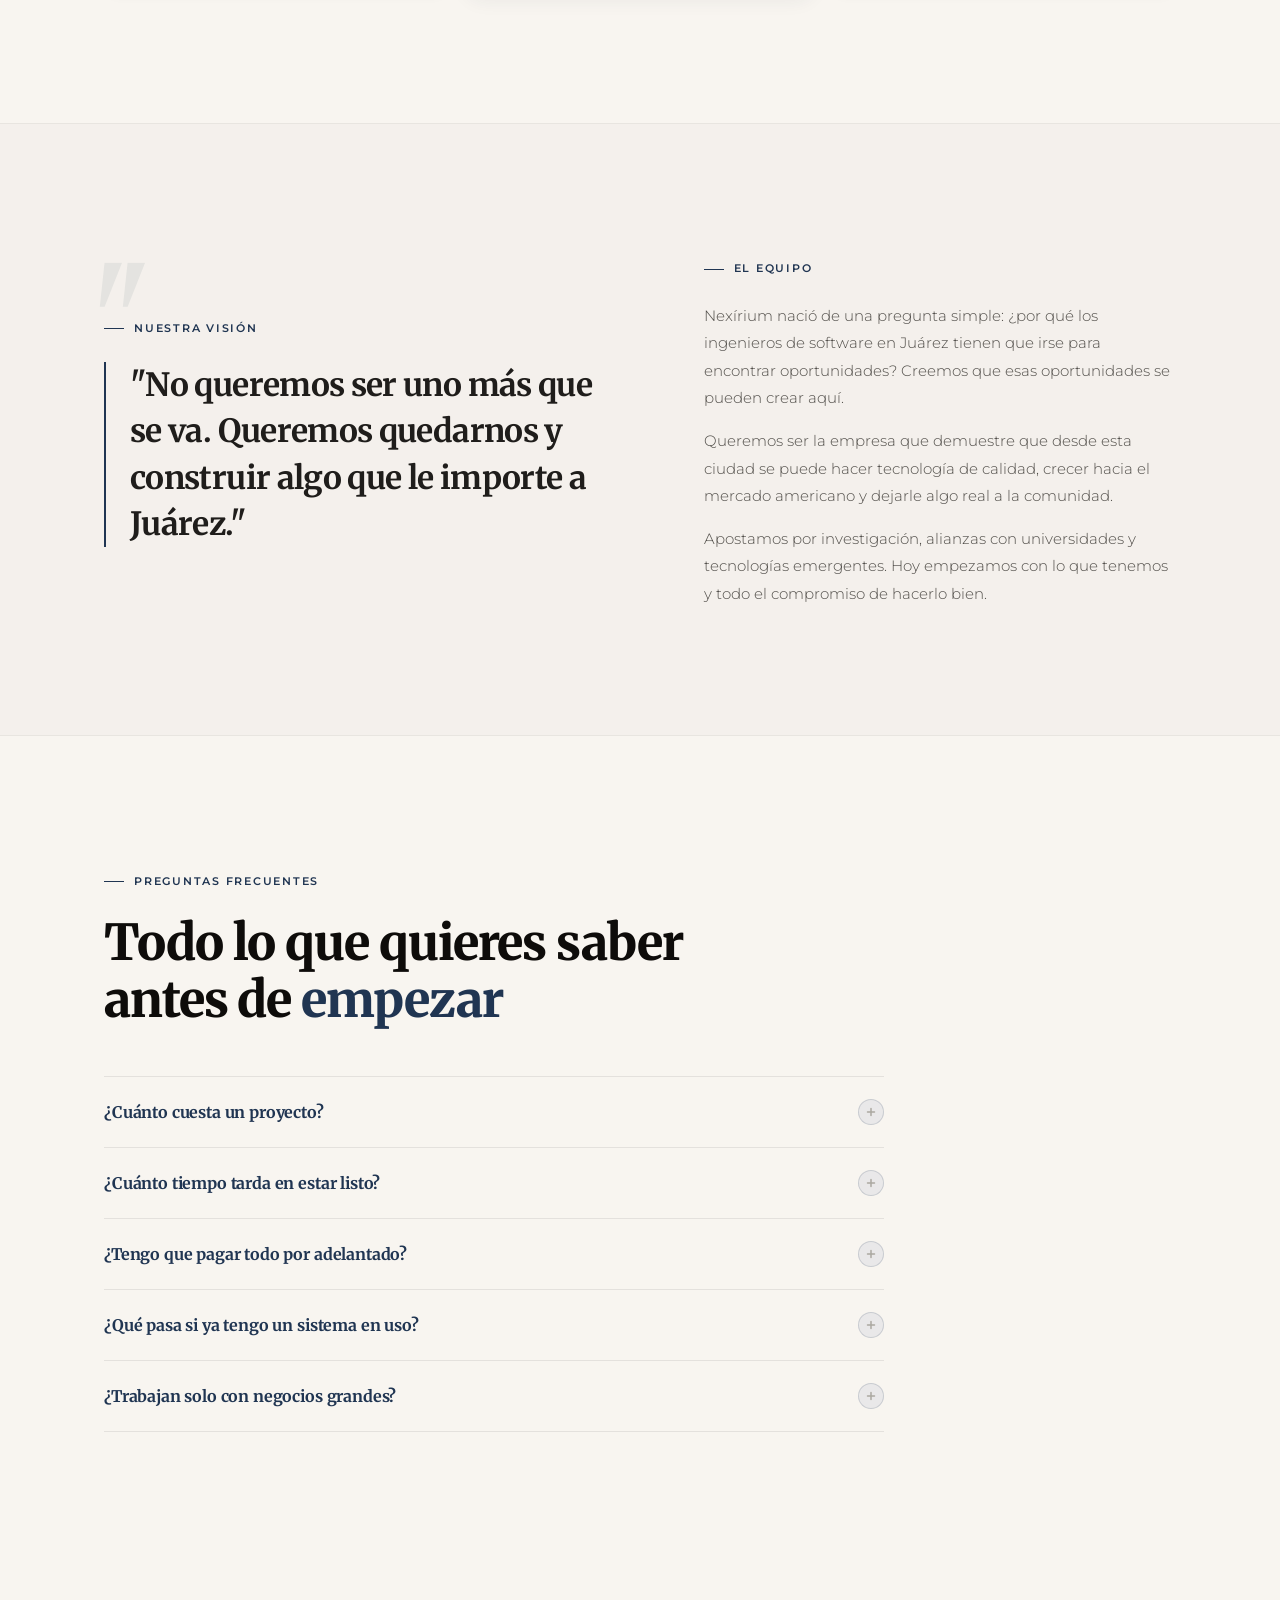
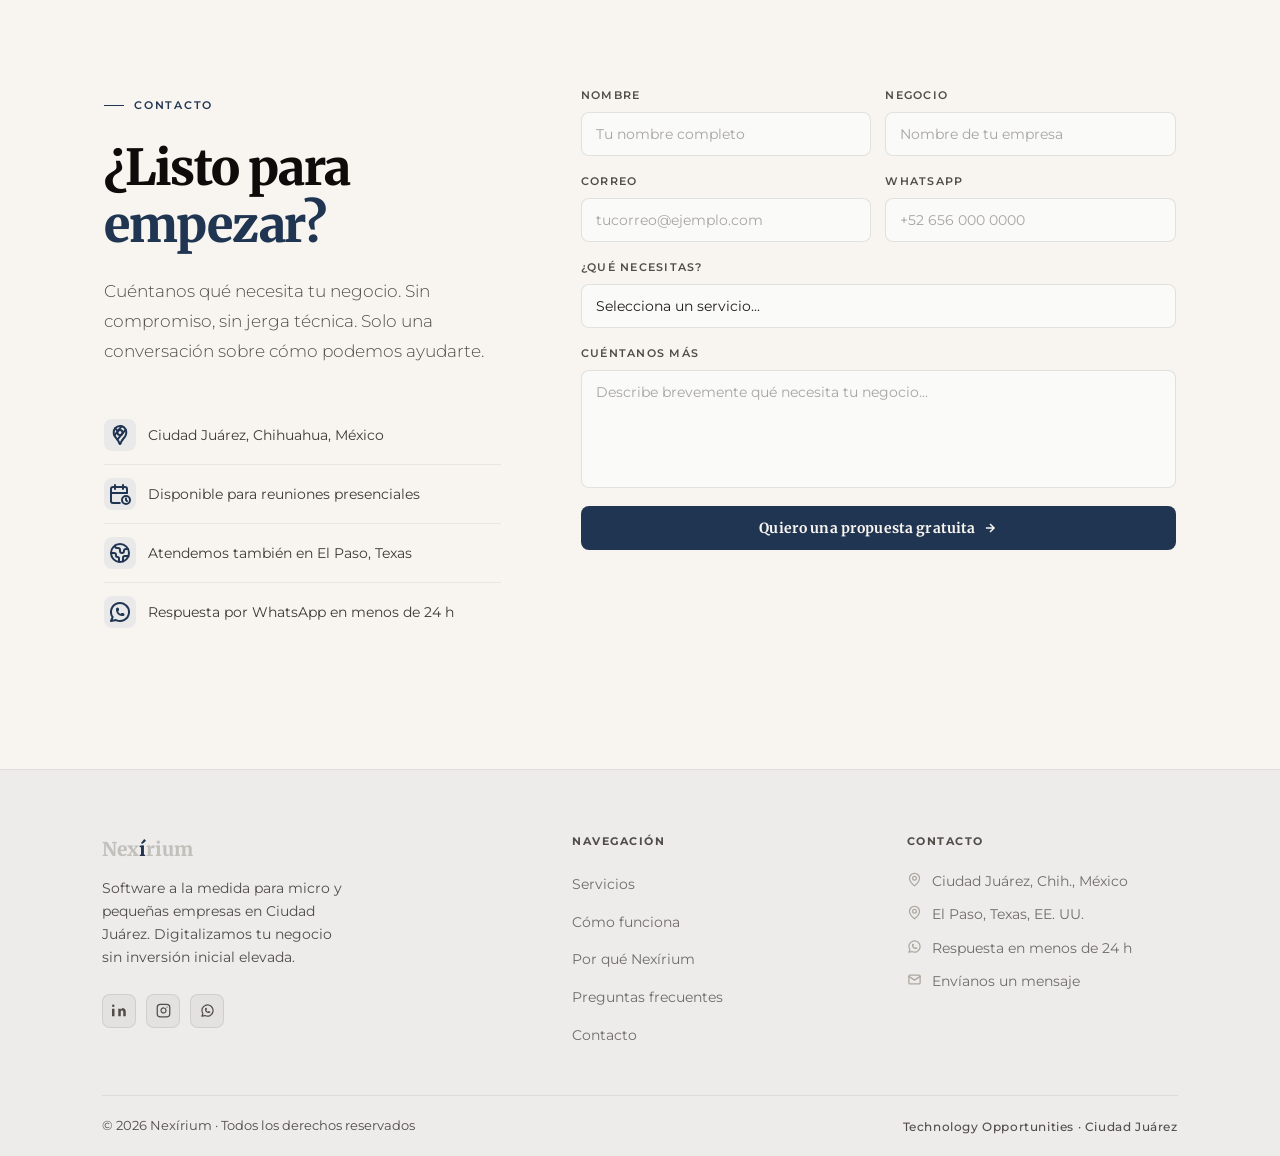
==== commit 1bdd1039: "Enhance form submission process with improved error handling and user feedback" ====
--- a/index.html
+++ b/index.html
@@ -1204,8 +1204,11 @@
     }
     @media (max-width: 768px) {
       nav { width: 100%; padding: 12px 18px; }
+      .nav-logo { margin-right: auto; }
       .nav-links { display: none; }
+      .theme-toggle { order: 2; margin-left: 0; margin-right: 12px; }
       .hamburger { display: flex; }
+      .hamburger { order: 3; }
       .services-grid,
       .why-grid { grid-template-columns: 1fr; }
       .service-card.hero { grid-column: 1; }
@@ -1427,7 +1430,7 @@
 
     [data-theme="light"] .faq-item { border-color: rgba(0,0,0,.08); }
     [data-theme="light"] .faq-item:first-child { border-color: rgba(0,0,0,.08); }
-    [data-theme="light"] .faq-q { color: var(--neutral-800); }
+    [data-theme="light"] .faq-q { color: #203552; }
     [data-theme="light"] .faq-q:hover { color: var(--navy-300); }
     [data-theme="light"] .faq-icon {
       background: rgba(61,96,153,.08);
@@ -2269,20 +2272,58 @@
   });
 
   /* ── FORM SUBMIT (placeholder) ── */
-  function handleSubmit(e) {
+  const WEB3FORMS_KEY = 'f281ff29-4cc5-48b4-a88a-9c0bbaa160ce'; // ← reemplaza con tu clave de web3forms.com
+
+  async function handleSubmit(e) {
     e.preventDefault();
     const btn = document.getElementById('submit-btn');
-    btn.textContent = '✓ Mensaje enviado';
-    btn.style.background = '#3DAA73';
-    btn.style.boxShadow = '0 0 24px rgba(61,170,115,.3)';
+    const originalHTML = btn.innerHTML;
+
+    btn.textContent = 'Enviando…';
     btn.disabled = true;
-    setTimeout(() => {
-      btn.innerHTML = 'Quiero una propuesta gratuita <svg class="arrow" width="14" height="14" viewBox="0 0 24 24" fill="none" stroke="currentColor" stroke-width="2.5"><path d="M5 12h14M12 5l7 7-7 7"/></svg>';
-      btn.style.background = '';
-      btn.style.boxShadow = '';
-      btn.disabled = false;
-      e.target.reset();
-    }, 3000);
+
+    const payload = {
+      access_key: WEB3FORMS_KEY,
+      subject: 'Nueva consulta desde nexirium.tech — ' + (document.getElementById('f-service').value || 'Sin servicio seleccionado'),
+      from_name: document.getElementById('f-name').value,
+      email: document.getElementById('f-email').value,
+      Negocio: document.getElementById('f-biz').value || '—',
+      WhatsApp: document.getElementById('f-phone').value || '—',
+      Servicio: document.getElementById('f-service').value || '—',
+      Mensaje: document.getElementById('f-msg').value || '—',
+    };
+
+    try {
+      const res = await fetch('https://api.web3forms.com/submit', {
+        method: 'POST',
+        headers: { 'Content-Type': 'application/json', Accept: 'application/json' },
+        body: JSON.stringify(payload),
+      });
+      const result = await res.json();
+
+      if (result.success) {
+        btn.textContent = '✓ Mensaje enviado';
+        btn.style.background = '#3DAA73';
+        btn.style.boxShadow = '0 0 24px rgba(61,170,115,.3)';
+        setTimeout(() => {
+          btn.innerHTML = originalHTML;
+          btn.style.background = '';
+          btn.style.boxShadow = '';
+          btn.disabled = false;
+          e.target.reset();
+        }, 3500);
+      } else {
+        throw new Error(result.message || 'Error desconocido');
+      }
+    } catch (err) {
+      btn.textContent = 'Error al enviar — intenta de nuevo';
+      btn.style.background = '#c0392b';
+      setTimeout(() => {
+        btn.innerHTML = originalHTML;
+        btn.style.background = '';
+        btn.disabled = false;
+      }, 3500);
+    }
   }
 </script>
 </body>
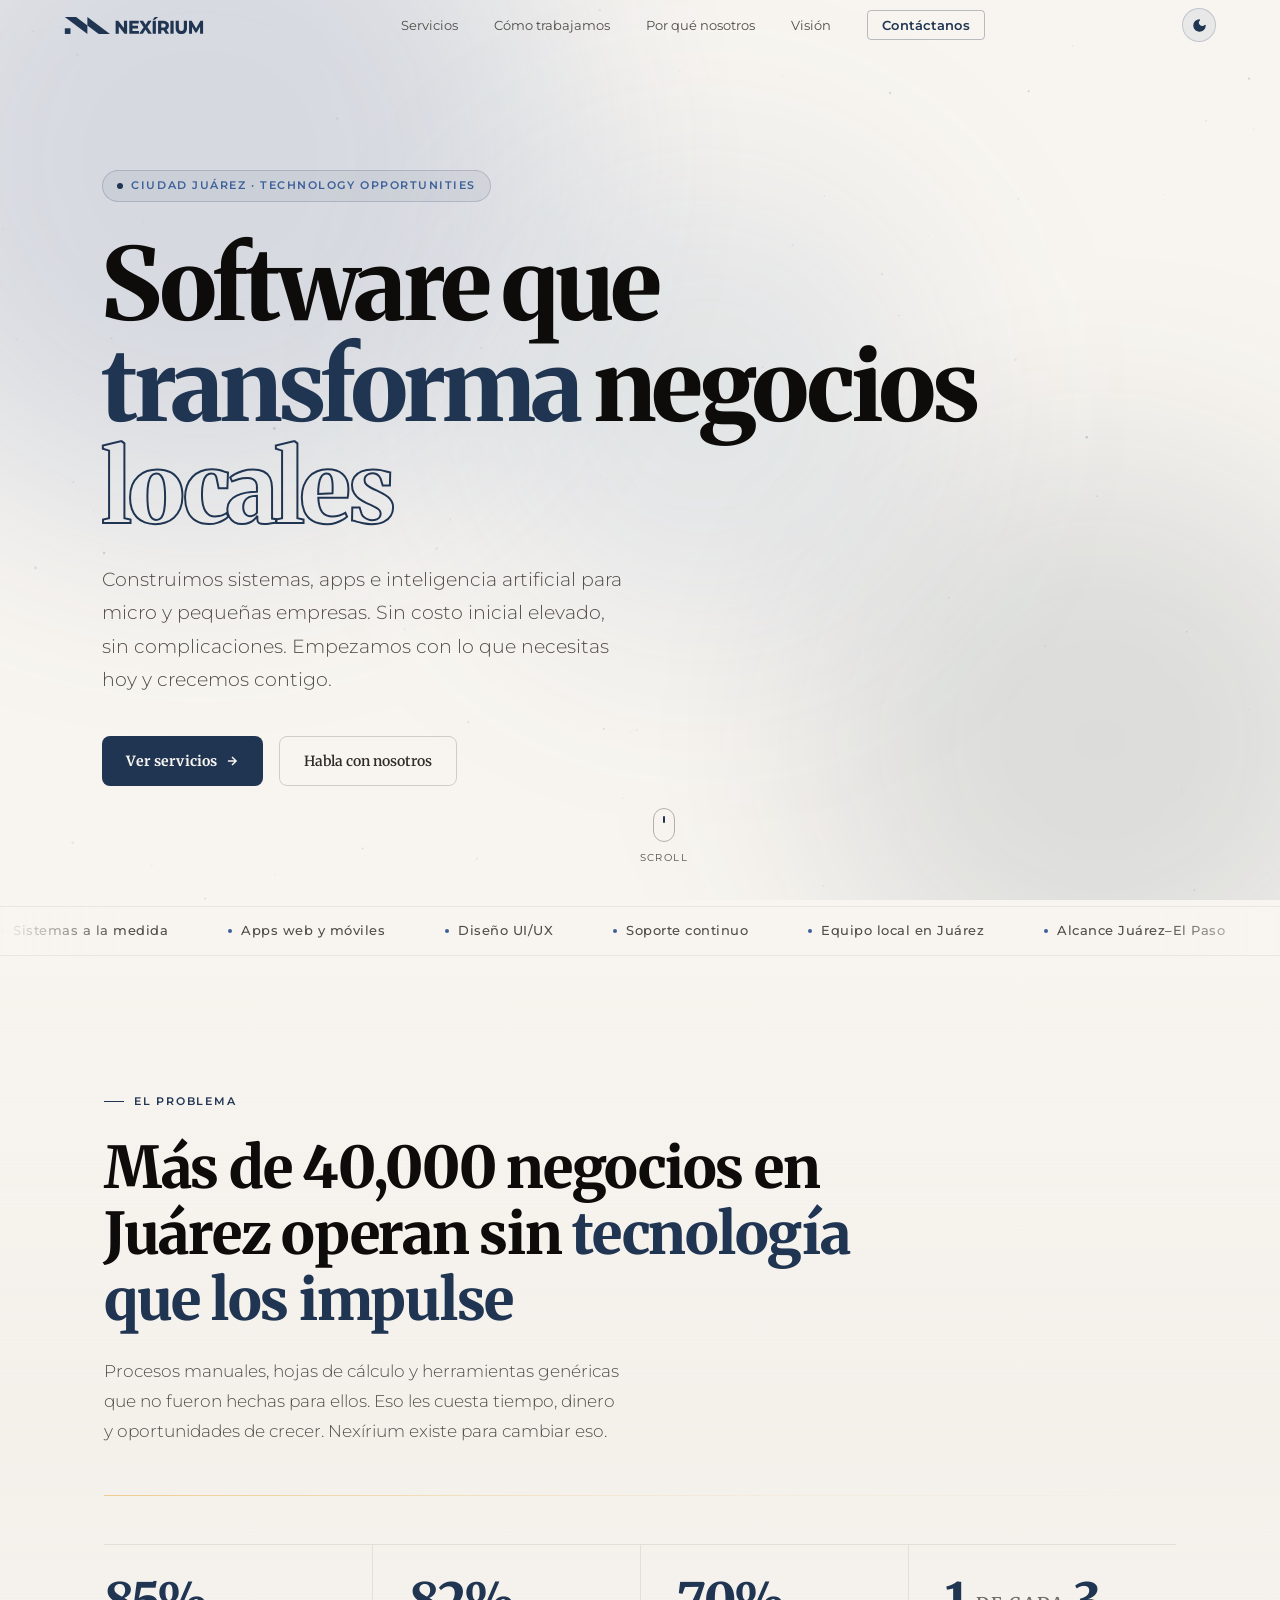
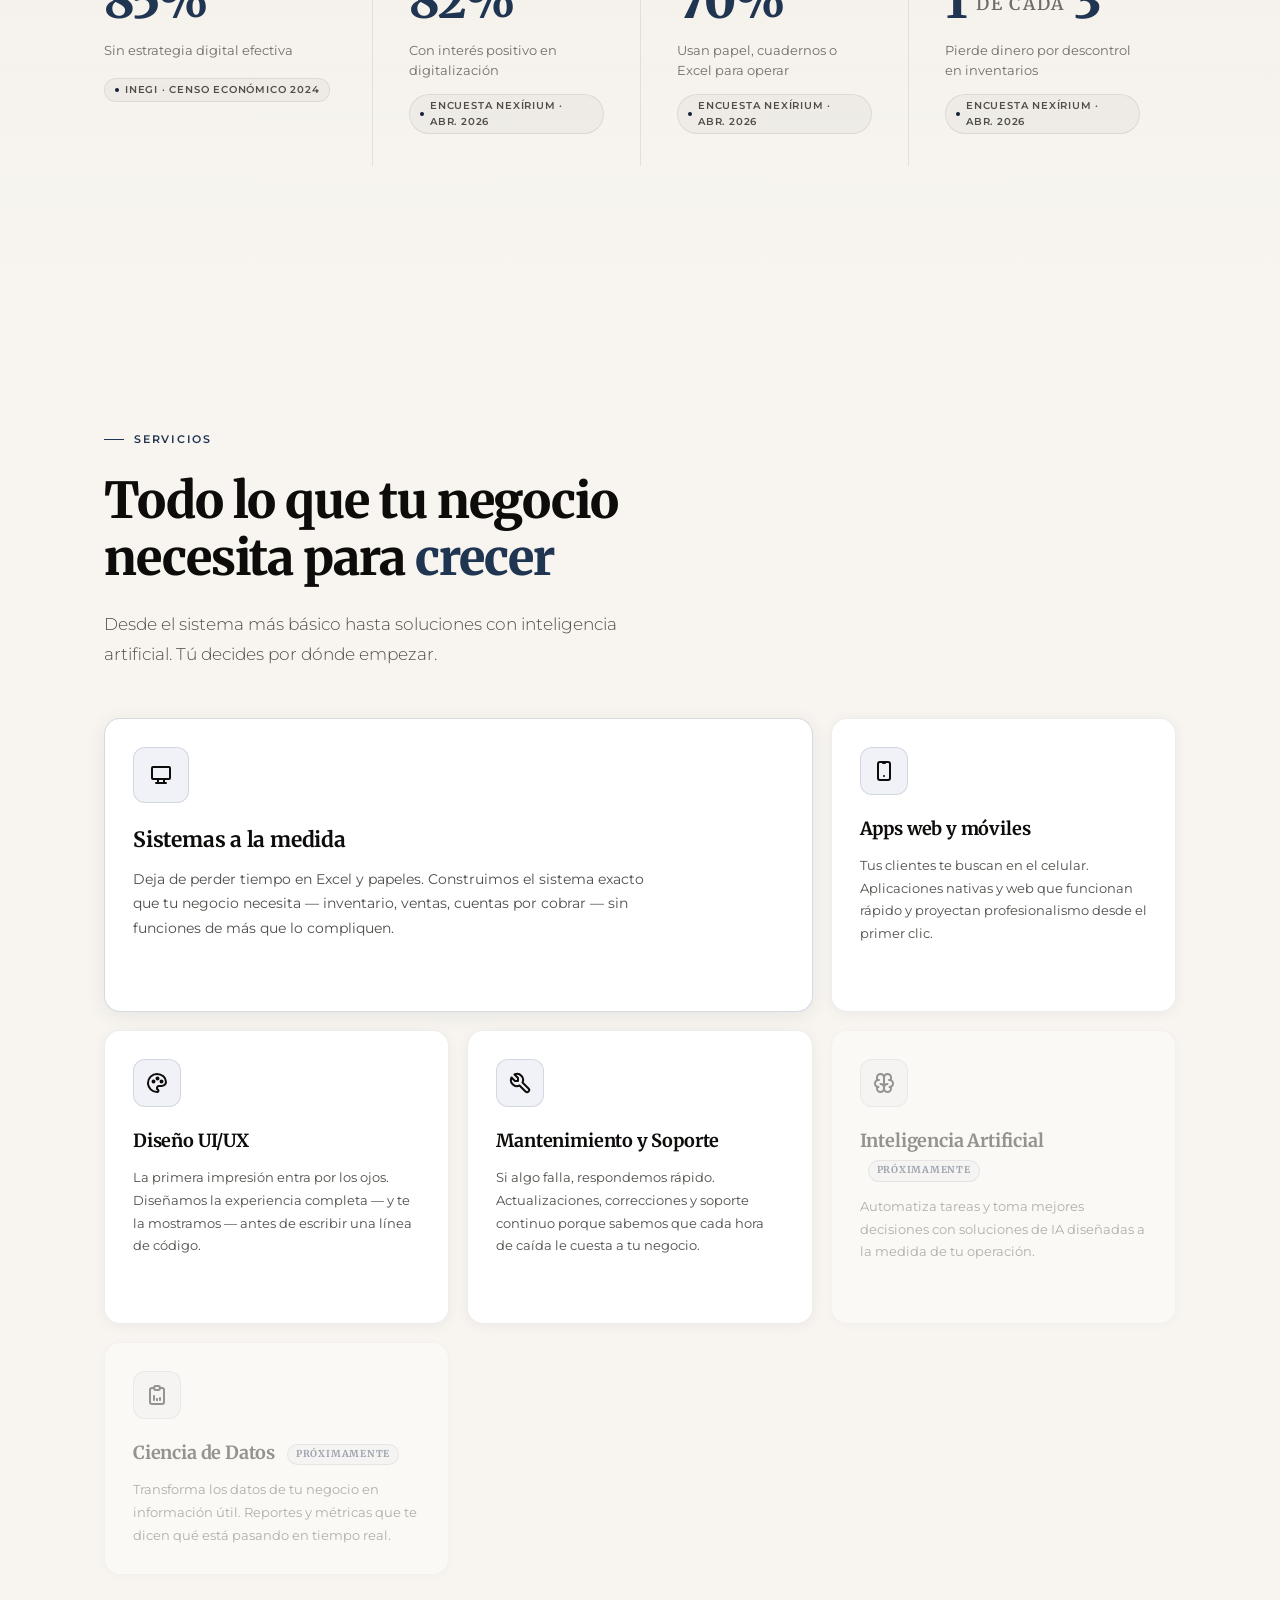
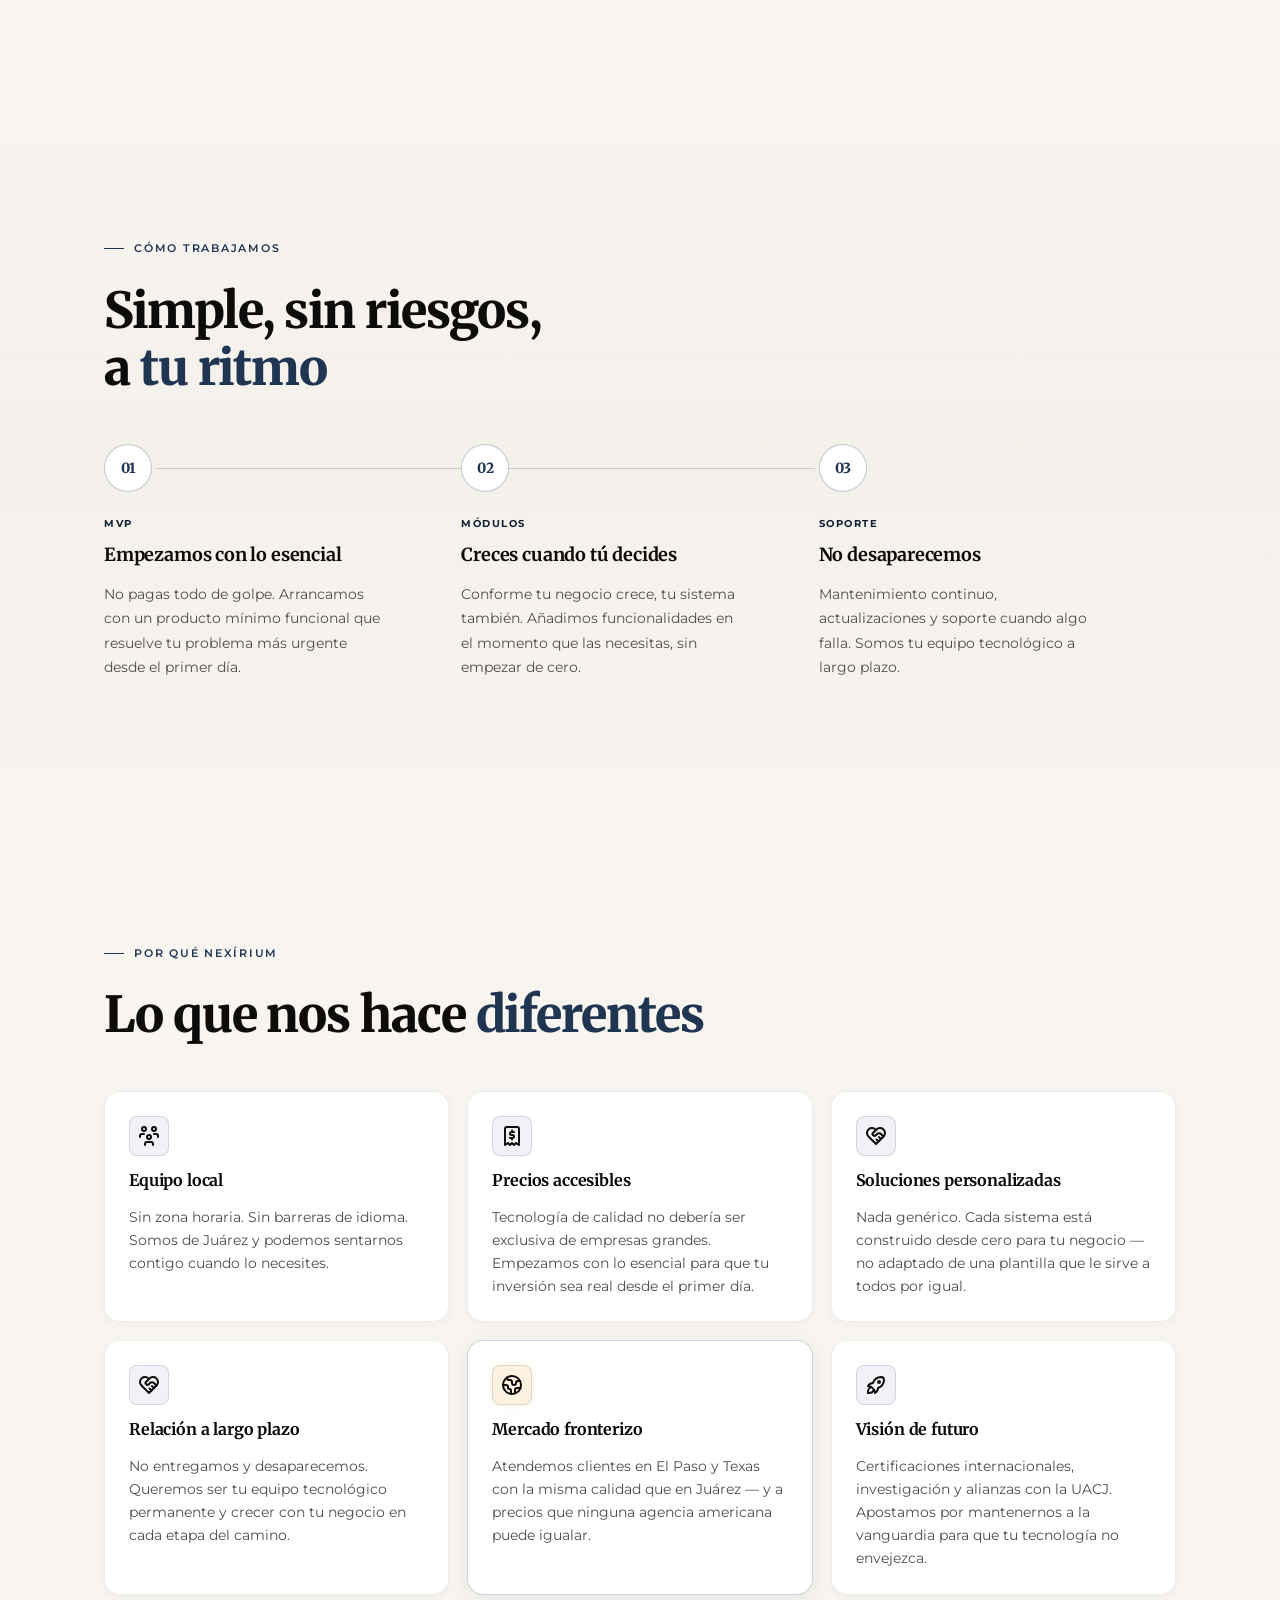
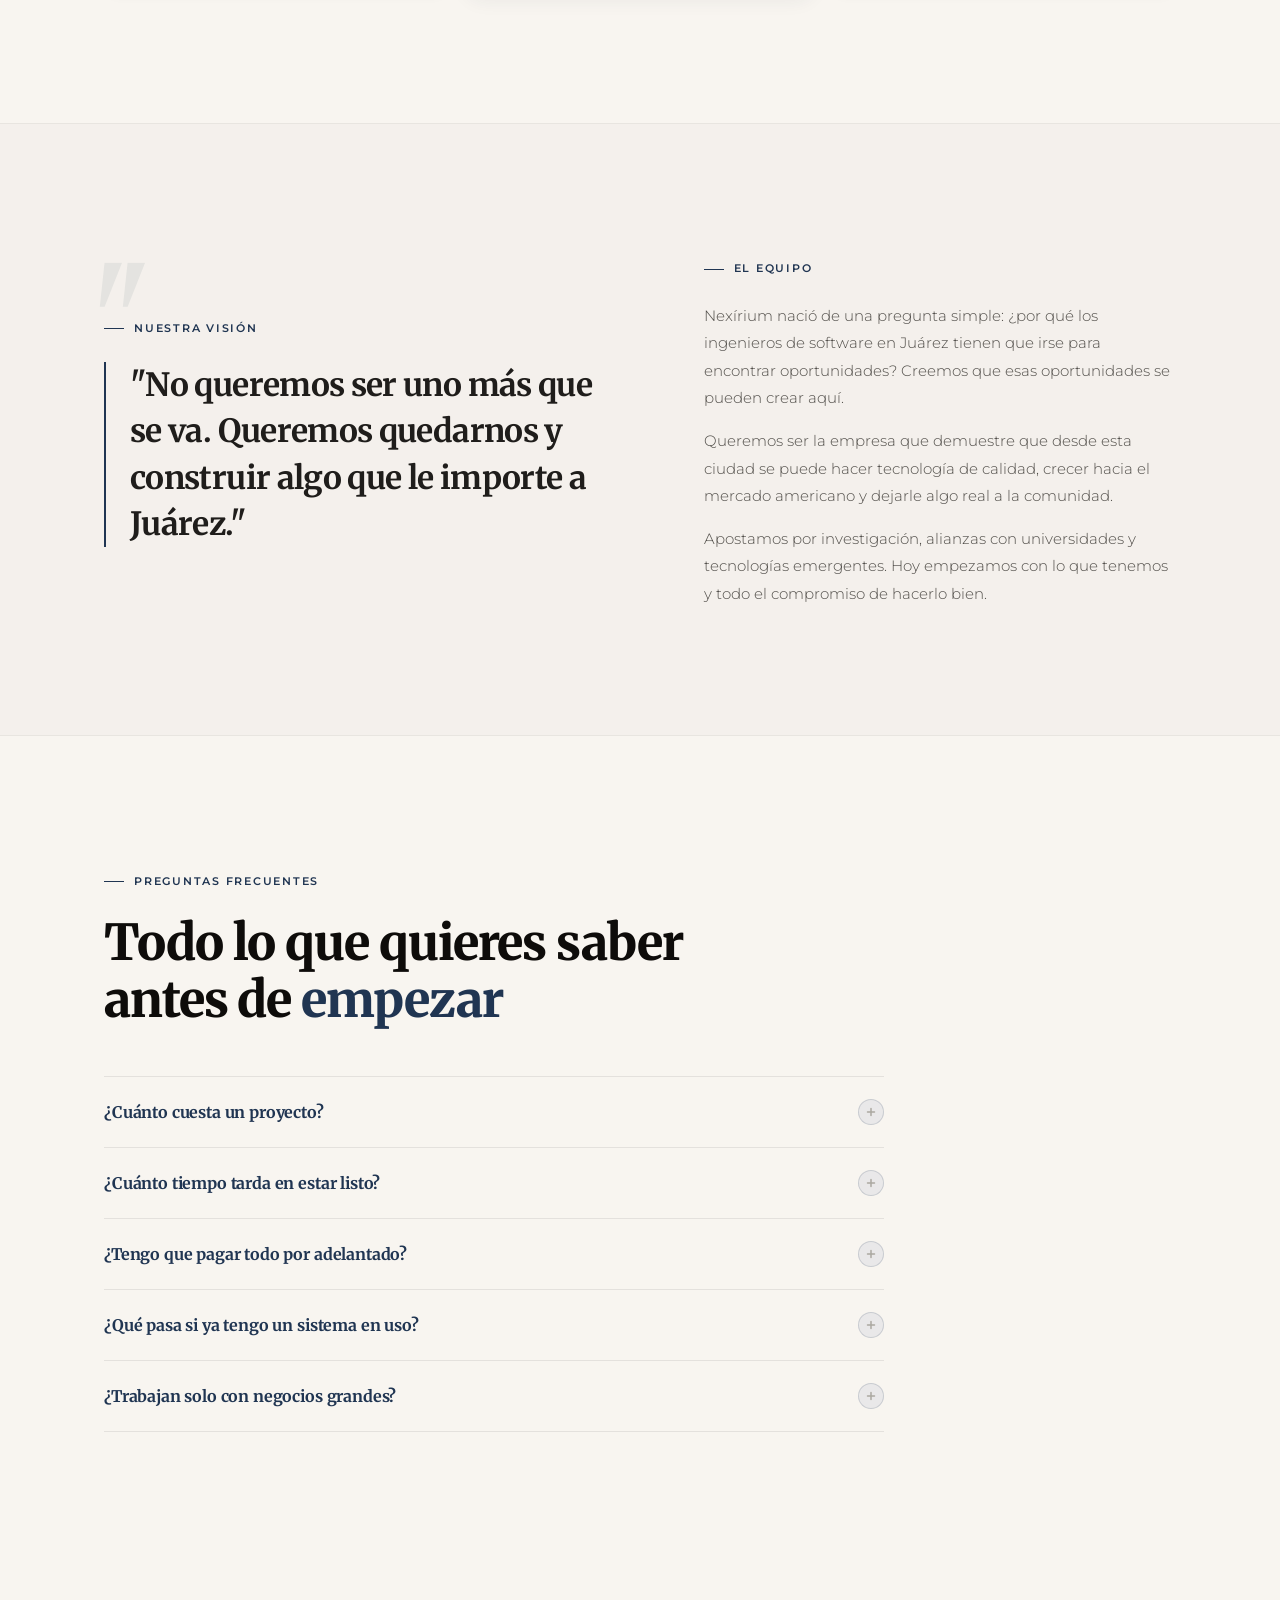
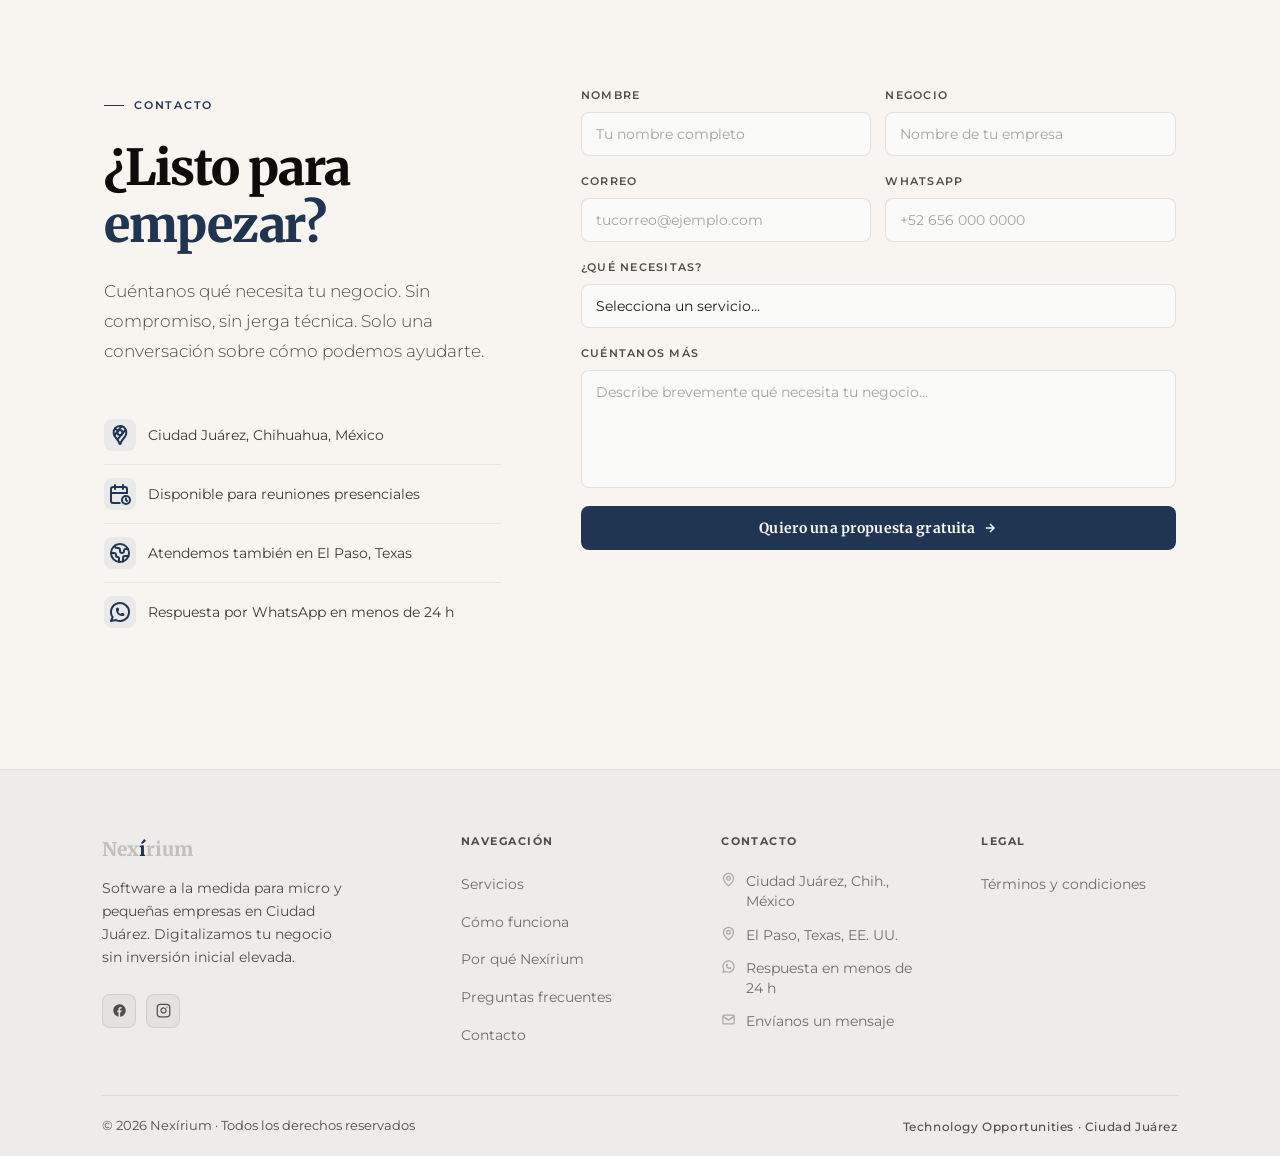
==== commit 223d796e: "Add footer legal section and update social media links in index.html" ====
--- a/index.html
+++ b/index.html
@@ -1095,7 +1095,7 @@
       max-width: 1200px;
       margin: 0 auto;
       display: grid;
-      grid-template-columns: 1.5fr 1fr 1fr;
+      grid-template-columns: 1.5fr 1fr 1fr 1fr;
       gap: 64px;
       padding-bottom: 48px;
     }
@@ -1967,14 +1967,11 @@
       <div class="footer-brand">Nex<span>í</span>rium</div>
       <p class="footer-brand-desc">Software a la medida para micro y pequeñas empresas en Ciudad Juárez. Digitalizamos tu negocio sin inversión inicial elevada.</p>
       <div class="footer-socials">
-        <a href="#" class="footer-social" aria-label="LinkedIn">
-          <svg width="15" height="15" viewBox="0 0 24 24" fill="currentColor"><path d="M16 8a6 6 0 0 1 6 6v7h-4v-7a2 2 0 0 0-4 0v7H10V9h4v1.765C14.93 9.665 16.235 8 18 8h0zm-12 1H0v12h4V9zM2 6.5A2 2 0 1 0 2 2.5a2 2 0 0 0 0 4z"/></svg>
+        <a href="https://www.facebook.com/profile.php?id=61590561814295" class="footer-social" aria-label="Facebook" target="_blank" rel="noopener noreferrer">
+          <svg width="15" height="15" viewBox="0 0 24 24" fill="currentColor" aria-hidden="true"><path d="M22 12a10 10 0 1 0 -11.56 9.88v-6.99h-2.1V12h2.1V9.8c0-2.07 1.23-3.21 3.11-3.21.9 0 1.84.16 1.84.16v2.03h-1.04c-1.02 0-1.34.63-1.34 1.28V12h2.29l-.37 2.89h-1.92v6.99A10 10 0 0 0 22 12"/></svg>
         </a>
-        <a href="#" class="footer-social" aria-label="Instagram">
+        <a href="https://www.instagram.com/nexirium.tech/" class="footer-social" aria-label="Instagram" target="_blank" rel="noopener noreferrer">
           <svg width="15" height="15" viewBox="0 0 24 24" fill="none" stroke="currentColor" stroke-width="2" stroke-linecap="round" stroke-linejoin="round"><rect x="2" y="2" width="20" height="20" rx="5" ry="5"/><path d="M16 11.37A4 4 0 1 1 12.63 8 4 4 0 0 1 16 11.37z"/><line x1="17.5" y1="6.5" x2="17.51" y2="6.5"/></svg>
-        </a>
-        <a href="#" class="footer-social" aria-label="WhatsApp">
-          <svg width="15" height="15" viewBox="0 0 24 24" fill="none" stroke="currentColor" stroke-width="2" stroke-linecap="round" stroke-linejoin="round"><path d="M3 21l1.65-3.8a9 9 0 1 1 3.4 2.9L3 21"/><path d="M9 10a.5.5 0 0 0 1 0V9a.5.5 0 0 0-1 0v1a5 5 0 0 0 5 5h1a.5.5 0 0 0 0-1h-1a.5.5 0 0 0 0 1"/></svg>
         </a>
       </div>
     </div>
@@ -2012,6 +2009,14 @@
           <a href="#contact" style="color:inherit;text-decoration:none;transition:color .2s;" onmouseover="this.style.color='var(--gold-400)'" onmouseout="this.style.color='inherit'">Envíanos un mensaje</a>
         </div>
       </div>
+    </div>
+
+    <!-- Columna 4: Términos y condiciones -->
+    <div>
+      <div class="footer-col-title">Legal</div>
+      <ul class="footer-links">
+        <li><a href="terminos-y-condiciones.html" aria-label="Términos y condiciones">Términos y condiciones</a></li>
+      </ul>
     </div>
   </div>
 
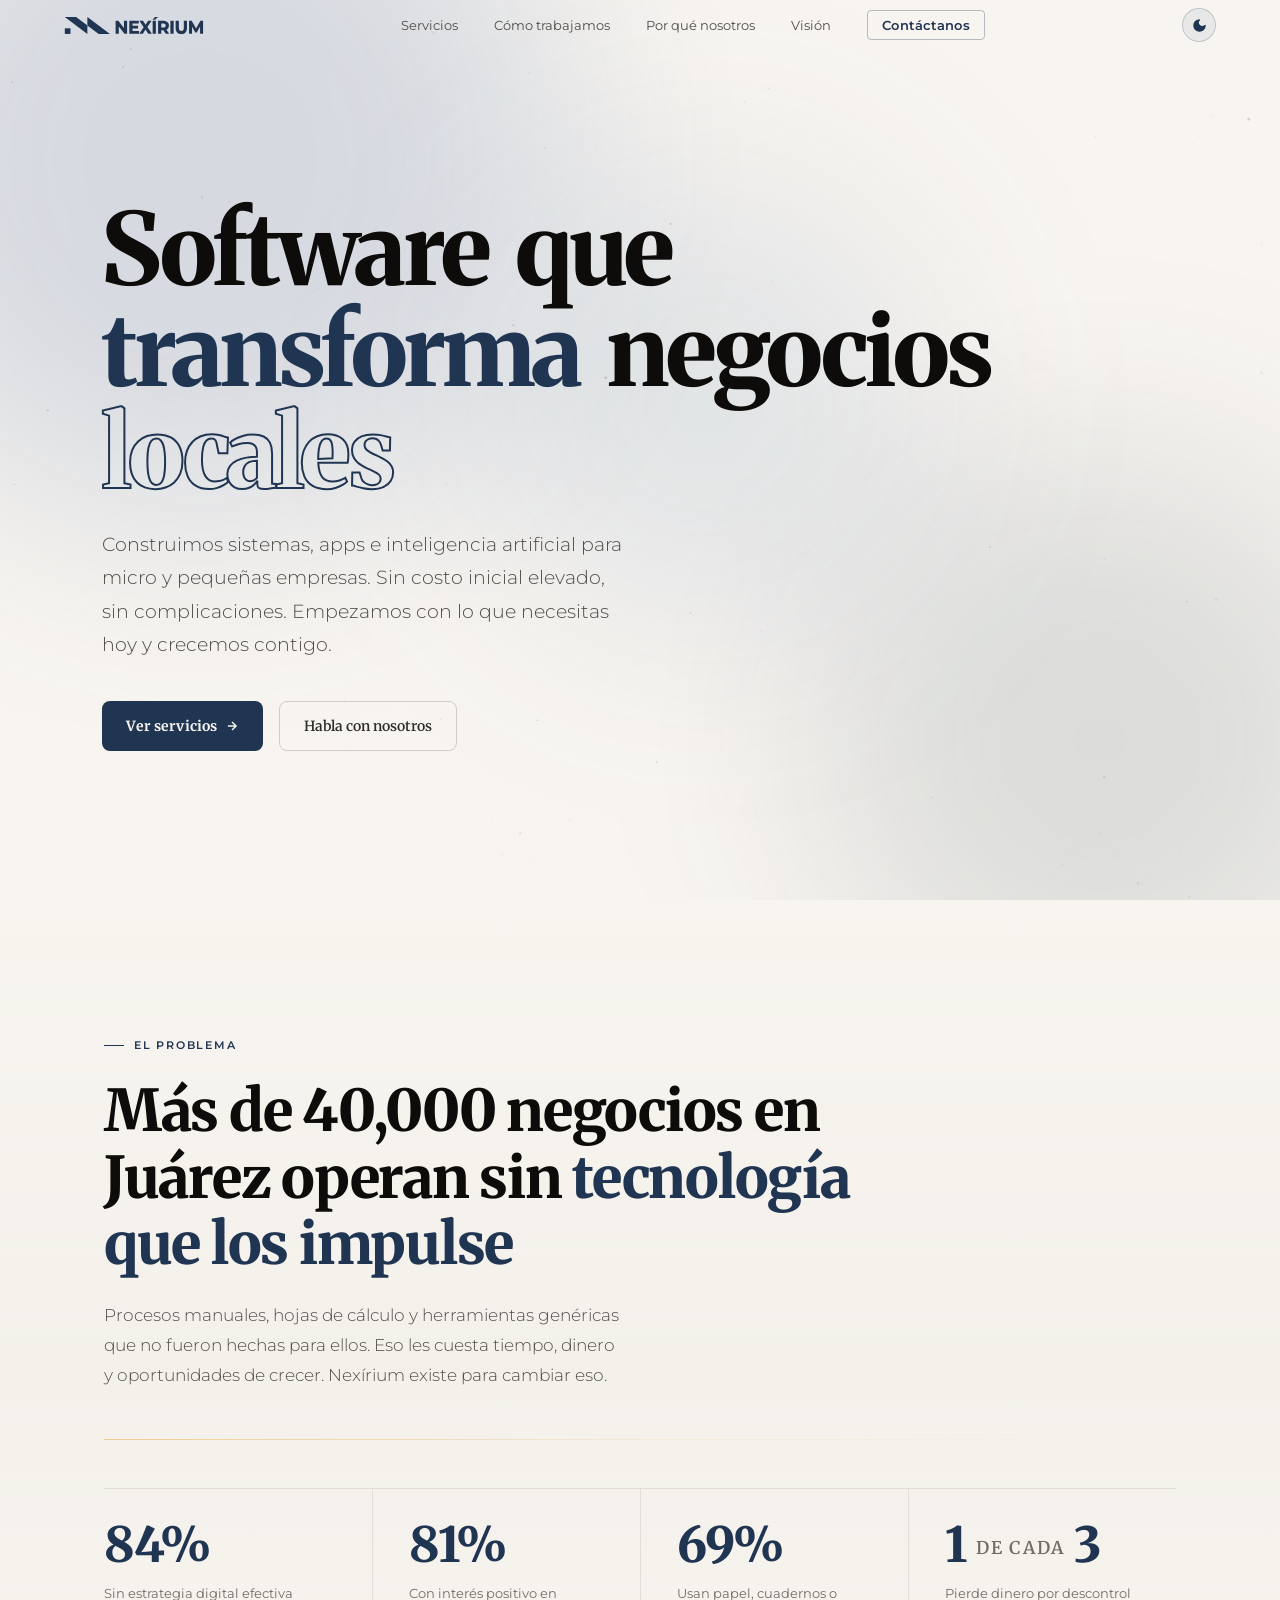
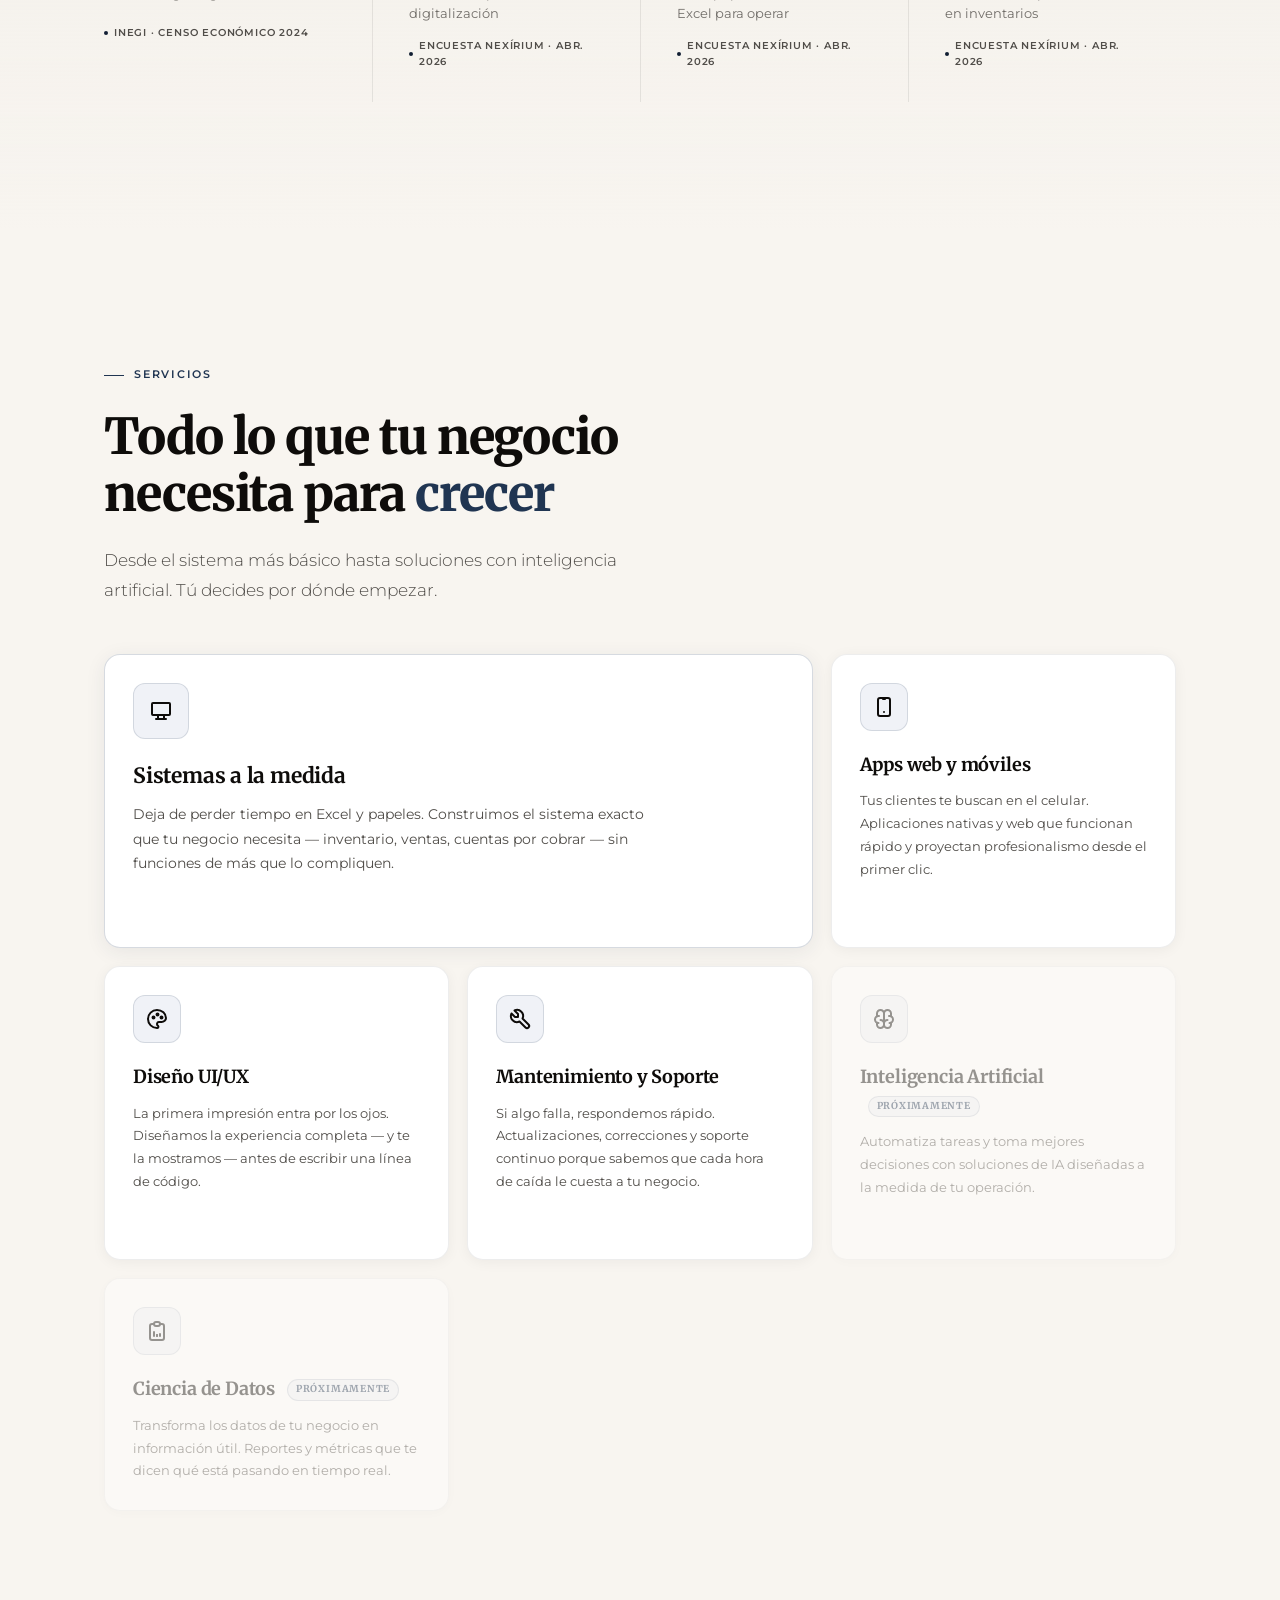
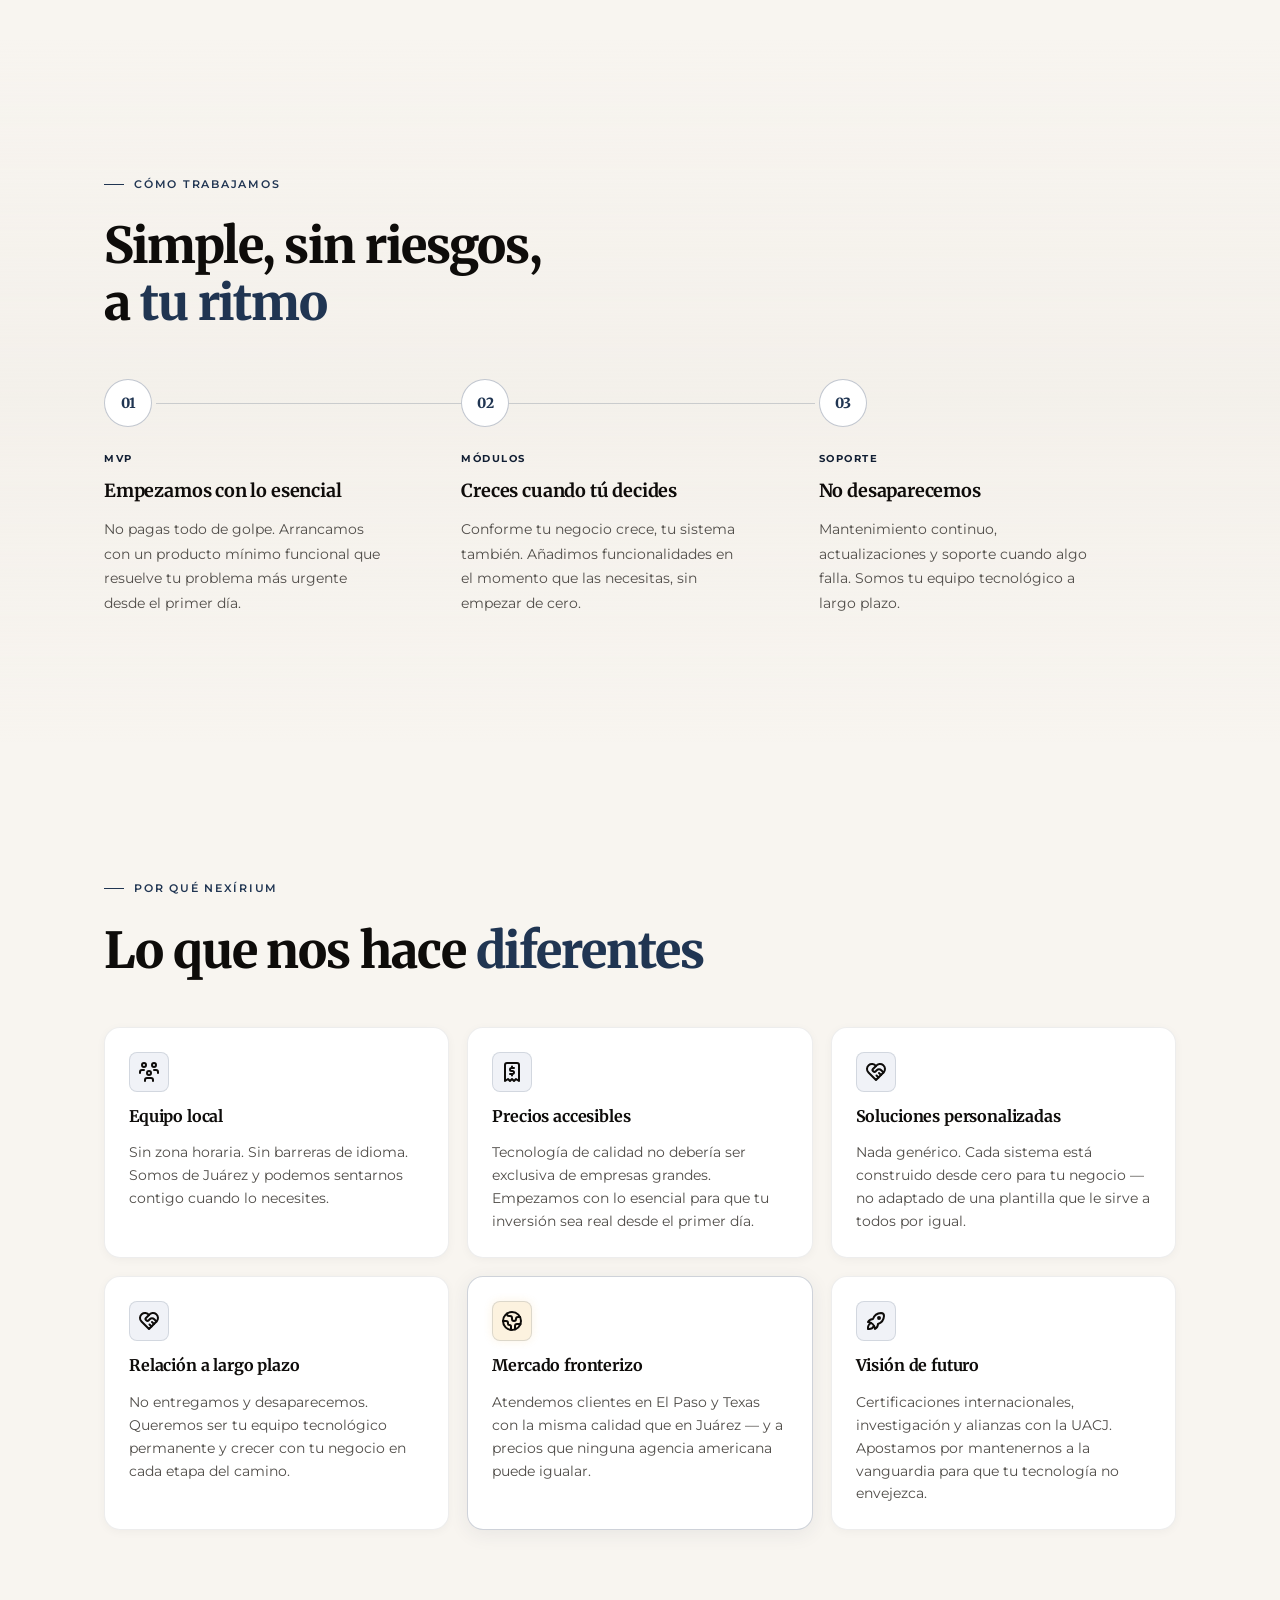
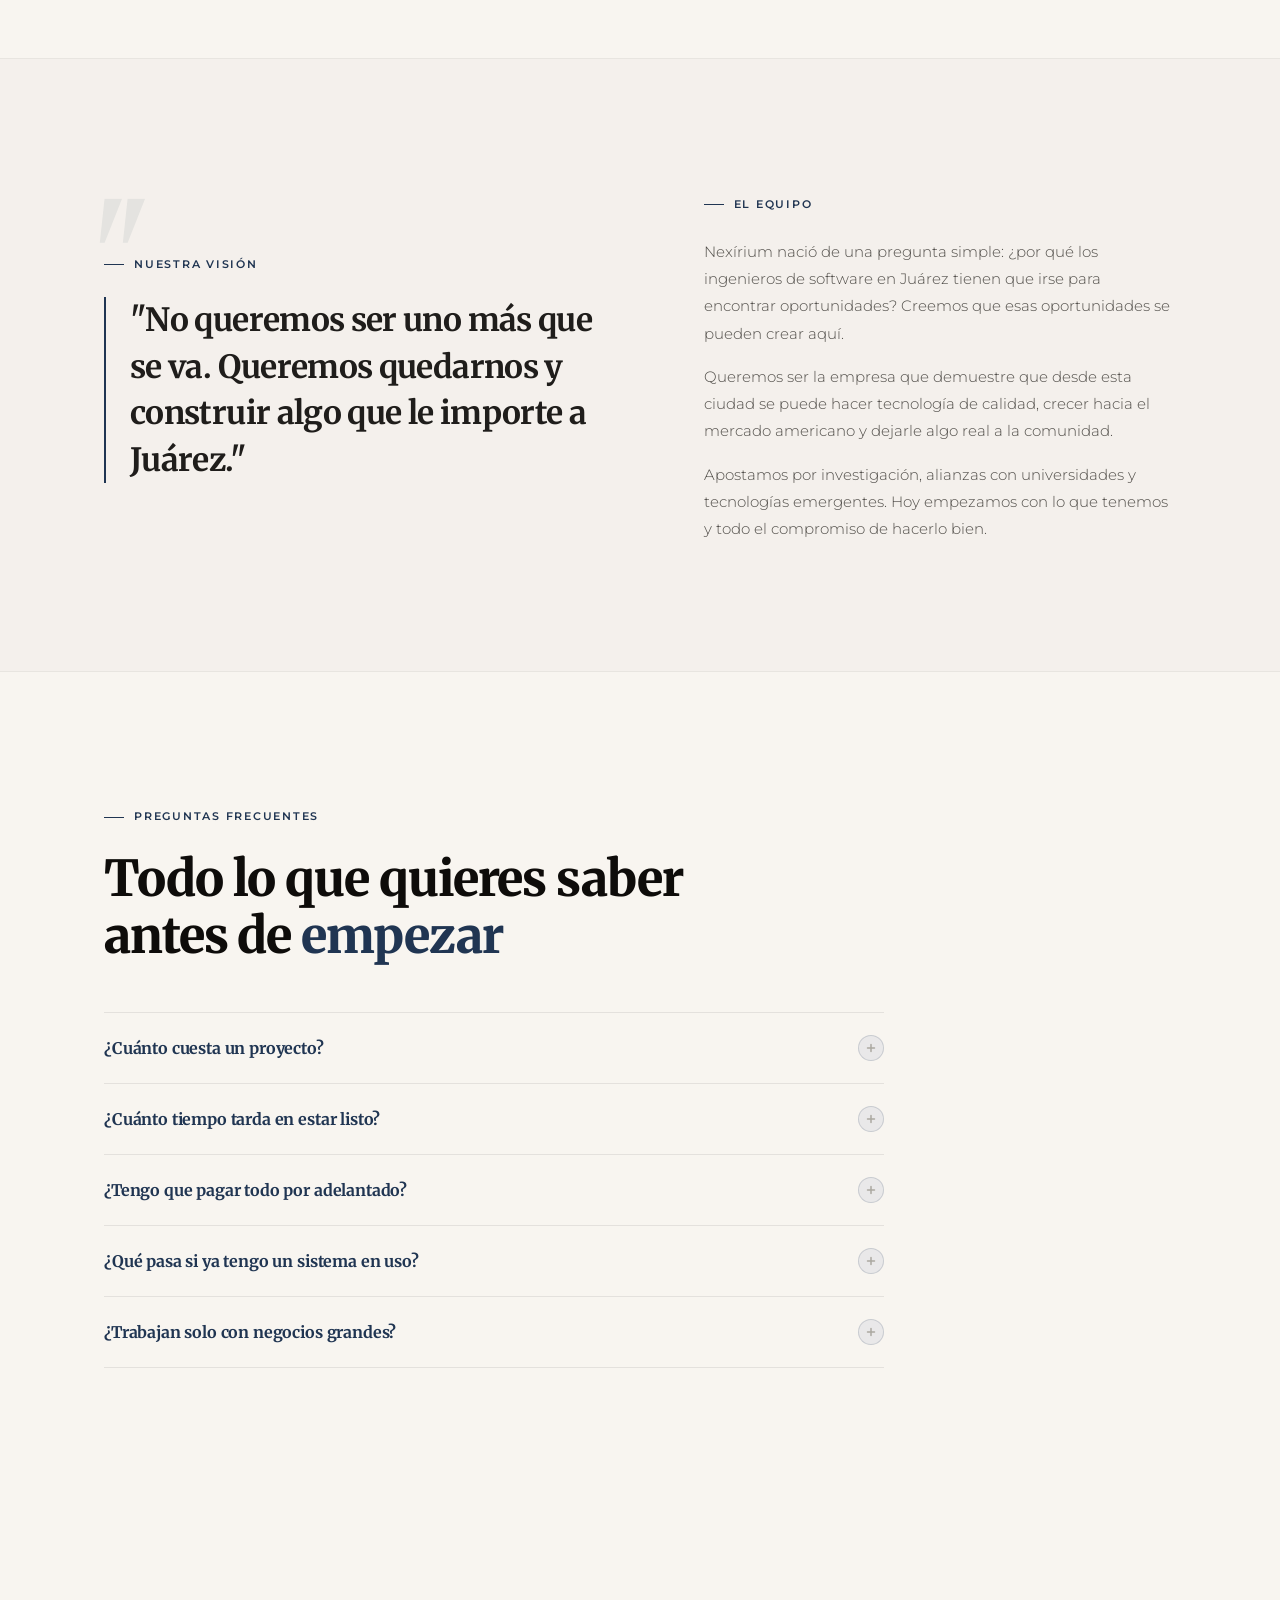
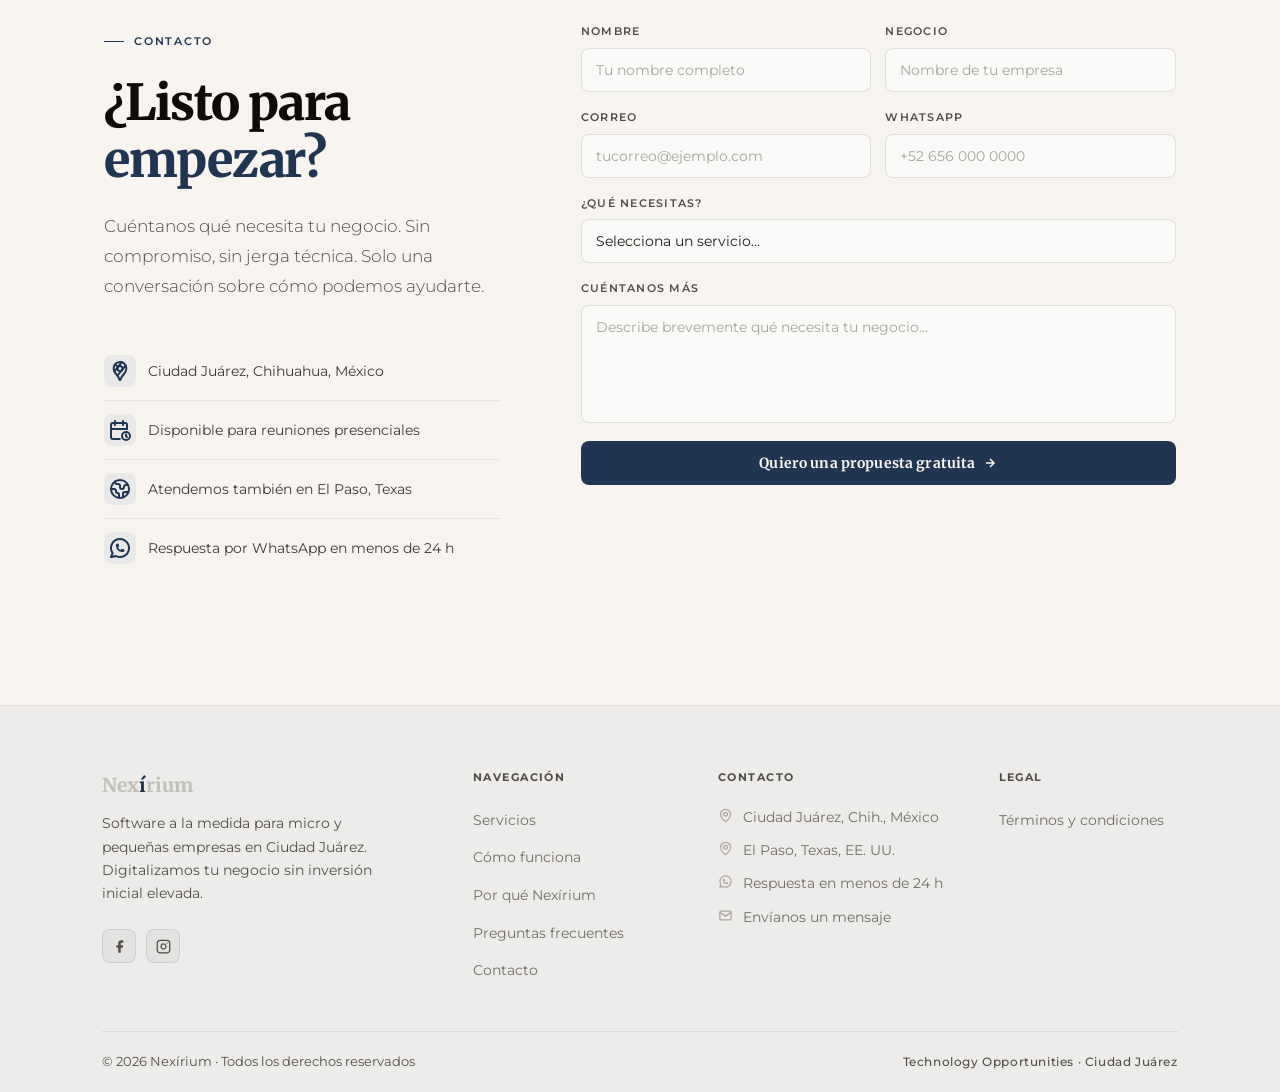
==== commit 163864c8: "refactor: extract inline styles into external stylesheet and initialize main logic script" ====
--- a/index.html
+++ b/index.html
@@ -1,2335 +1,697 @@
 <!DOCTYPE html>
 <html lang="es">
+
 <head>
   <meta charset="UTF-8">
   <meta name="viewport" content="width=device-width, initial-scale=1.0">
   <title>Nexírium — Digitalizamos tu negocio</title>
-  <meta name="description" content="Software a la medida para micro y pequeñas empresas en Ciudad Juárez. Sistemas, apps e inteligencia artificial sin inversión inicial elevada.">
+  <meta name="description"
+    content="Software a la medida para micro y pequeñas empresas en Ciudad Juárez. Sistemas, apps e inteligencia artificial sin inversión inicial elevada.">
   <meta name="theme-color" content="#070D1A">
   <meta name="color-scheme" content="light dark">
   <link rel="preconnect" href="https://fonts.googleapis.com">
   <link rel="preconnect" href="https://fonts.gstatic.com" crossorigin>
-  <link href="https://fonts.googleapis.com/css2?family=Merriweather:ital,opsz,wght@0,18..144,300..900;1,18..144,300..900&family=Montserrat:ital,wght@0,100..900;1,100..900&display=swap" rel="stylesheet">
-  <script>(function(){var t=localStorage.getItem('nx-theme');if(t==='light'){document.documentElement.setAttribute('data-theme','light');}else if(!t&&!window.matchMedia('(prefers-color-scheme: dark)').matches){document.documentElement.setAttribute('data-theme','light');}})();</script>
-
-  <style>
-    /* ── BRAND TOKENS ── */
-    :root {
-      --navy-50:  #D8E8F2;
-      --navy-100: #A8BDD6;
-      --navy-200: #6A8FB8;
-      --navy-300: #3D6099;
-      --navy-400: #203552;
-      --navy-700: #111E33;
-      --navy-800: #0D1625;
-      --navy-900: #070D1A;
-      --navy-950: #040A12;
-
-      --gold-300: #F5C060;
-      --gold-400: #F0B840;
-      --gold-500: #E8A020;
-      --gold-600: #C07D10;
-      --gold-700: #975E0B;
-
-      --neutral-100: #EDECEA;
-      --neutral-200: #D9D8D4;
-      --neutral-300: #C2C0BB;
-      --neutral-400: #A8A5A0;
-      --neutral-500: #8C8983;
-      --neutral-600: #706D68;
-      --neutral-700: #504D49;
-      --neutral-800: #3D3A37;
-      --neutral-900: #272523;
-
-      --font-display: 'Merriweather', Georgia, serif;
-      --font-body:    'Montserrat', Arial, sans-serif;
-
-      --space-2:  8px;
-      --space-3:  12px;
-      --space-4:  16px;
-      --space-6:  24px;
-      --space-8:  32px;
-      --space-10: 40px;
-      --space-12: 48px;
-      --space-16: 64px;
-
-      --radius-sm:   4px;
-      --radius-md:   8px;
-      --radius-lg:   12px;
-      --radius-xl:   16px;
-      --radius-full: 9999px;
-
-      --shadow-gold: 0 0 28px rgba(232,160,32,.32);
-      --glow-gold:   0 0 40px rgba(232,160,32,.14);
-    }
-
-    *, *::before, *::after { margin: 0; padding: 0; box-sizing: border-box; }
-    html { scroll-behavior: smooth; color-scheme: dark; }
-    body {
-      background: var(--navy-900);
-      color: var(--neutral-100);
-      font-family: var(--font-body);
-      overflow-x: hidden;
-      line-height: 1.6;
-      transition: background-color .4s ease, color .4s ease;
-    }
-
-    /* ── SKIP LINK ── */
-    .skip-link {
-      position: fixed;
-      top: -100%;
-      left: 16px;
-      background: var(--gold-500);
-      color: var(--navy-900);
-      padding: 8px 16px;
-      border-radius: var(--radius-md);
-      font-weight: 700;
-      font-size: 14px;
-      z-index: 9999;
-      text-decoration: none;
-      transition: top .2s;
-    }
-    .skip-link:focus { top: 16px; }
-
-    /* ── SCROLL PROGRESS ── */
-    #scroll-bar {
-      position: fixed;
-      top: 0; left: 0;
-      height: 2px;
-      width: 100%;
-      transform: scaleX(0);
-      transform-origin: left;
-      background: linear-gradient(90deg, var(--gold-500), var(--gold-300));
-      z-index: 9999;
-    }
-
-    /* ── FOCUS VISIBLE ── */
-    :focus-visible {
-      outline: 2px solid var(--gold-500);
-      outline-offset: 3px;
-      border-radius: var(--radius-sm);
-    }
-    .field input:focus-visible,
-    .field textarea:focus-visible,
-    .field select:focus-visible {
-      outline: none;
-      border-color: var(--gold-500);
-      box-shadow: 0 0 0 3px rgba(232,160,32,.1);
-    }
-
-    /* ── SECTION ANCHOR OFFSET (fixed nav) ── */
-    #services, #how, #why, #faq, #vision, #contact {
-      scroll-margin-top: 88px;
-    }
-
-    /* ── REDUCED MOTION ── */
-    @media (prefers-reduced-motion: reduce) {
-      *, *::before, *::after {
-        animation-duration: 0.01ms !important;
-        animation-iteration-count: 1 !important;
-        transition-duration: 0.01ms !important;
-      }
-      html { scroll-behavior: auto; }
-      .marquee-track { animation: none; }
-    }
-
-    /* ── AMBIENT BACKGROUND ── */
-    .ambient {
-      position: fixed;
-      inset: 0;
-      z-index: 0;
-      pointer-events: none;
-      overflow: hidden;
-    }
-    .orb {
-      position: absolute;
-      border-radius: 50%;
-      filter: blur(110px);
-    }
-    .orb-1 {
-      width: 720px; height: 720px;
-      background: rgba(232,160,32,.09);
-      top: -200px; left: -160px;
-      animation: drift1 20s ease-in-out infinite;
-    }
-    .orb-2 {
-      width: 560px; height: 560px;
-      background: rgba(61,96,153,.12);
-      bottom: -120px; right: -100px;
-      animation: drift2 26s ease-in-out infinite;
-    }
-    .orb-3 {
-      width: 440px; height: 440px;
-      background: rgba(232,160,32,.06);
-      top: 45%; left: 55%;
-      transform: translate(-50%,-50%);
-      animation: drift3 18s ease-in-out infinite;
-    }
-    @keyframes drift1 {
-      0%,100% { transform: translate(0,0) scale(1); }
-      40%      { transform: translate(80px,70px) scale(1.08); }
-      70%      { transform: translate(-30px,110px) scale(.94); }
-    }
-    @keyframes drift2 {
-      0%,100% { transform: translate(0,0); }
-      35%     { transform: translate(-70px,-80px) scale(1.06); }
-      70%     { transform: translate(50px,-40px) scale(.92); }
-    }
-    @keyframes drift3 {
-      0%,100% { transform: translate(-50%,-50%) scale(1); }
-      50%     { transform: translate(-58%,-42%) scale(1.14); }
-    }
-
-    #particles { position: fixed; inset: 0; z-index: 0; pointer-events: none; }
-
-    /* ── NAV ── */
-    nav {
-      position: fixed;
-      top: 0; left: 0;
-      width: 100%;
-      z-index: 500;
-      display: flex;
-      justify-content: space-between;
-      align-items: center;
-      padding: 8px 5%;
-      background: transparent;
-      border-bottom: 1px solid transparent;
-      transition: background-color .4s ease, border-color .4s ease, backdrop-filter .4s ease;
-    }
-    nav.solid {
-      background: rgba(7,13,26,.72);
-      backdrop-filter: blur(24px);
-      -webkit-backdrop-filter: blur(24px);
-      border-bottom-color: rgba(255,255,255,.05);
-    }
-
-    .nav-logo {
-      display: flex;
-      align-items: center;
-      gap: 10px;
-      text-decoration: none;
-      flex-shrink: 0;
-    }
-    .nav-logo img {
-      height: 25px;
-      display: none;
-    }
-
-    /* Isologo (icon + NEXIRIUM text stacked, viewBox 1221×734) */
-    .nav-logo .logo {
-      width: 140px;
-      height: 25px;
-      display: block;
-      flex-shrink: 0;
-      background-color: var(--gold-500);
-      -webkit-mask: url("IMAGOTIPO.svg") center / contain no-repeat;
-      mask: url("IMAGOTIPO.svg") center / contain no-repeat;
-    }
-
-    /* Light theme: logo → navy */
-    [data-theme="light"] .nav-logo .logo {
-      background-color: #203552; /* El azul marino exacto de la imagen */
-    }
-
-    /* Dark theme (default): logo → gold */
-    html:not([data-theme="light"]) .nav-logo .logo {
-      background-color: var(--gold-500);
-    }
-
-    .nav-links {
-      display: flex;
-      align-items: center;
-      gap: 36px;
-      list-style: none;
-    }
-    .nav-links a {
-      color: var(--neutral-600);
-      text-decoration: none;
-      font-size: 13px;
-      font-weight: 400;
-      transition: color .2s;
-      position: relative;
-    }
-    .nav-links a:not(.nav-cta)::after {
-      content: '';
-      position: absolute;
-      bottom: -3px; left: 0;
-      width: 0; height: 1px;
-      background: var(--gold-500);
-      transition: width .3s ease;
-    }
-    .nav-links a:not(.nav-cta):hover { color: var(--neutral-200); }
-    .nav-links a:not(.nav-cta):hover::after { width: 100%; }
-    .nav-cta {
-      background: transparent !important;
-      color: var(--gold-500) !important;
-      padding: 6px 14px !important;
-      border: 1px solid rgba(232,160,32,.35) !important;
-      border-radius: var(--radius-sm) !important;
-      font-weight: 600 !important;
-      font-size: 13px !important;
-      letter-spacing: .01em;
-      transition: border-color .2s, color .2s, background .2s !important;
-    }
-    .nav-cta:hover {
-      background: rgba(232,160,32,.07) !important;
-      border-color: rgba(232,160,32,.65) !important;
-      transform: none !important;
-      box-shadow: none !important;
-    }
-    .nav-cta::after { display: none !important; }
-
-    .hamburger {
-      display: none;
-      flex-direction: column;
-      gap: 5px;
-      cursor: pointer;
-      background: none;
-      border: none;
-      padding: 4px;
-    }
-    .hamburger span {
-      display: block;
-      width: 22px; height: 2px;
-      background: var(--neutral-300);
-      border-radius: 2px;
-      transition: transform .3s, opacity .3s;
-    }
-    .hamburger.open span:nth-child(1) { transform: translateY(7px) rotate(45deg); }
-    .hamburger.open span:nth-child(2) { opacity: 0; }
-    .hamburger.open span:nth-child(3) { transform: translateY(-7px) rotate(-45deg); }
-
-    .mobile-menu {
-      position: fixed;
-      top: 62px; left: 0; right: 0;
-      background: rgba(7,13,26,.96);
-      border: none;
-      border-bottom: 1px solid rgba(255,255,255,.05);
-      border-radius: 0;
-      backdrop-filter: blur(24px);
-      padding: 12px 0;
-      z-index: 490;
-      display: none;
-      flex-direction: column;
-      gap: 4px;
-      transform-origin: top center;
-      animation: menuOpen .25s ease forwards;
-      box-sizing: border-box;
-    }
-    .mobile-menu.open { display: flex; }
-    @keyframes menuOpen {
-      from { opacity: 0; transform: scaleY(.95); }
-      to   { opacity: 1; transform: scaleY(1); }
-    }
-    .mobile-menu a {
-      color: var(--neutral-400);
-      text-decoration: none;
-      font-size: 15px;
-      font-weight: 500;
-      padding: 12px 5%;
-      border-radius: var(--radius-md);
-      transition: color .2s, background .2s;
-      box-sizing: border-box;
-    }
-    .mobile-menu a:hover { color: var(--gold-400); background: rgba(232,160,32,.06); }
-    .mobile-menu .m-cta {
-      color: var(--gold-400) !important;
-      font-weight: 700;
-      margin-top: 8px;
-      border-top: 1px solid rgba(255,255,255,.06);
-      padding-top: 16px;
-    }
-
-    /* ── SHARED ── */
-    section { position: relative; z-index: 1; }
-    .wrap {
-      max-width: 1200px;
-      margin: 0 auto;
-      padding: clamp(80px,10vw,128px) 5%;
-    }
-
-    .tag {
-      display: inline-flex;
-      align-items: center;
-      gap: 10px;
-      font-size: 11px;
-      font-weight: 600;
-      letter-spacing: .16em;
-      text-transform: uppercase;
-      color: var(--gold-500);
-      margin-bottom: var(--space-6);
-    }
-    .tag::before {
-      content: '';
-      display: block;
-      width: 20px; height: 1px;
-      background: var(--gold-500);
-    }
-
-    .heading {
-      font-family: var(--font-display);
-      font-size: clamp(1.9rem, 4.2vw, 3.1rem);
-      font-weight: 800;
-      line-height: 1.15;
-      letter-spacing: -.022em;
-      max-width: 760px;
-      margin-bottom: var(--space-6);
-    }
-    .heading em { font-style: normal; color: var(--gold-500); }
-
-    .body-text {
-      color: var(--neutral-500);
-      font-size: 1.05rem;
-      line-height: 1.78;
-      max-width: 560px;
-      font-weight: 300;
-    }
-
-    /* ── BUTTONS ── */
-    .btn-primary {
-      display: inline-flex;
-      align-items: center;
-      gap: var(--space-2);
-      background: var(--gold-500);
-      color: var(--navy-900);
-      font-family: var(--font-display);
-      font-weight: 700;
-      font-size: 14px;
-      padding: 13px 24px;
-      border: none;
-      border-radius: var(--radius-md);
-      cursor: pointer;
-      text-decoration: none;
-      transition: background .22s, transform .22s, box-shadow .22s;
-      letter-spacing: .01em;
-    }
-    .btn-primary:hover {
-      background: var(--gold-400);
-      transform: translateY(-2px);
-      box-shadow: 0 14px 36px rgba(232,160,32,.3);
-    }
-    .btn-primary .arrow { transition: transform .2s; }
-    .btn-primary:hover .arrow { transform: translateX(4px); }
-
-    .btn-ghost {
-      display: inline-flex;
-      align-items: center;
-      gap: var(--space-2);
-      background: transparent;
-      color: var(--neutral-200);
-      font-family: var(--font-display);
-      font-weight: 600;
-      font-size: 14px;
-      padding: 13px 24px;
-      border: 1px solid rgba(255,255,255,.14);
-      border-radius: var(--radius-md);
-      cursor: pointer;
-      text-decoration: none;
-      transition: border-color .22s, color .22s, transform .22s;
-    }
-    .btn-ghost:hover {
-      border-color: rgba(232,160,32,.5);
-      color: var(--gold-400);
-      transform: translateY(-2px);
-    }
-
-    /* ── HERO ── */
-    #hero {
-      min-height: 100vh;
-      display: flex;
-      flex-direction: column;
-      justify-content: center;
-      align-items: flex-start;
-      padding: clamp(110px,15vw,170px) 8% clamp(80px,10vw,120px);
-    }
-
-    .hero-badge {
-      display: inline-flex;
-      align-items: center;
-      gap: 8px;
-      background: rgba(232,160,32,.08);
-      border: 1px solid rgba(232,160,32,.24);
-      color: var(--gold-400);
-      font-size: 11px;
-      font-weight: 600;
-      letter-spacing: .14em;
-      text-transform: uppercase;
-      padding: 6px 14px;
-      border-radius: var(--radius-full);
-      margin-bottom: var(--space-8);
-      opacity: 0;
-      animation: fadeUp .7s .1s forwards;
-    }
-    .pulse {
-      width: 6px; height: 6px;
-      background: var(--gold-500);
-      border-radius: 50%;
-      animation: pulseDot 2.4s ease-in-out infinite;
-    }
-    @keyframes pulseDot {
-      0%,100% { box-shadow: 0 0 0 0 rgba(232,160,32,.6); }
-      50%      { box-shadow: 0 0 0 5px rgba(232,160,32,0); }
-    }
-
-    .hero-h1 {
-      font-family: var(--font-display);
-      font-size: clamp(2.9rem, 7.8vw, 6.8rem);
-      font-weight: 800;
-      line-height: 1.02;
-      letter-spacing: -.038em;
-      max-width: 960px;
-      margin-bottom: var(--space-6);
-    }
-    .hero-h1 .word {
-      display: inline-block;
-      opacity: 0;
-      transform: translateY(30px);
-      transition: opacity .65s ease, transform .65s ease;
-    }
-    .hero-h1 .gold { color: var(--gold-500); }
-    .hero-h1 .outline {
-      -webkit-text-stroke: 1.5px var(--gold-500);
-      color: transparent;
-    }
-
-    .hero-sub {
-      font-size: clamp(1rem,1.6vw,1.18rem);
-      color: var(--neutral-500);
-      max-width: 520px;
-      line-height: 1.76;
-      font-weight: 300;
-      margin-bottom: var(--space-10);
-      opacity: 0;
-      animation: fadeUp .8s .95s forwards;
-    }
-
-    .hero-ctas {
-      display: flex;
-      gap: var(--space-4);
-      flex-wrap: wrap;
-      opacity: 0;
-      animation: fadeUp .8s 1.15s forwards;
-    }
-
-    @keyframes fadeUp {
-      to { opacity: 1; transform: translateY(0); }
-    }
-
-    .hero-scroll {
-      position: absolute;
-      bottom: 40px; left: 50%;
-      transform: translateX(-50%);
-      display: flex;
-      flex-direction: column;
-      align-items: center;
-      gap: 8px;
-      opacity: 0;
-      animation: fadeUp .8s 1.7s forwards;
-    }
-    .mouse-icon {
-      width: 22px; height: 34px;
-      border: 1.5px solid rgba(255,255,255,.18);
-      border-radius: 12px;
-      display: flex;
-      justify-content: center;
-      padding-top: 7px;
-    }
-    .mouse-wheel {
-      width: 2px; height: 7px;
-      background: var(--gold-500);
-      border-radius: 2px;
-      animation: wheel 2s ease-in-out infinite;
-    }
-    @keyframes wheel {
-      0%,100% { transform: translateY(0); opacity: 1; }
-      70%      { transform: translateY(10px); opacity: 0; }
-    }
-    .scroll-lbl {
-      font-size: 10px;
-      letter-spacing: .14em;
-      text-transform: uppercase;
-      color: var(--neutral-700);
-    }
-
-    /* ── MARQUEE ── */
-    #marquee-bar {
-      position: relative; z-index: 1;
-      border-top: 1px solid rgba(255,255,255,.04);
-      border-bottom: 1px solid rgba(255,255,255,.04);
-      padding: 14px 0;
-      overflow: hidden;
-    }
-    #marquee-bar::before,
-    #marquee-bar::after {
-      content: '';
-      position: absolute;
-      top: 0; bottom: 0;
-      width: 120px;
-      z-index: 2;
-    }
-    #marquee-bar::before { left: 0;  background: linear-gradient(90deg, var(--navy-900), transparent); }
-    #marquee-bar::after  { right: 0; background: linear-gradient(-90deg, var(--navy-900), transparent); }
-
-    .marquee-track {
-      display: flex;
-      gap: 60px;
-      width: max-content;
-      animation: scrollLeft 28s linear infinite;
-    }
-    .marquee-track:hover { animation-play-state: paused; }
-    .mi {
-      display: inline-flex;
-      align-items: center;
-      gap: 9px;
-      color: var(--neutral-700);
-      font-size: 12.5px;
-      font-weight: 500;
-      letter-spacing: .04em;
-      white-space: nowrap;
-      transition: color .2s;
-    }
-    .mi:hover { color: var(--neutral-500); }
-    .mi-dot {
-      width: 4px; height: 4px;
-      background: var(--gold-600);
-      border-radius: 50%;
-      flex-shrink: 0;
-    }
-    @keyframes scrollLeft {
-      from { transform: translateX(0); }
-      to   { transform: translateX(-50%); }
-    }
-
-    /* ── PROBLEM ── */
-    #problem { background: linear-gradient(180deg, transparent, rgba(7,13,26,.5), transparent); }
-    #problem .wrap { display: block; }
-    .problem-head { margin-bottom: var(--space-12); }
-    .problem-head .heading { max-width: 820px; font-size: clamp(2.2rem, 5vw, 3.6rem); }
-    .problem-head .body-text { max-width: 520px; }
-    .problem-rule {
-      width: 100%;
-      height: 1px;
-      background: linear-gradient(90deg, rgba(232,160,32,.28), rgba(232,160,32,.06), transparent);
-      margin-bottom: var(--space-12);
-    }
-    .problem-stats {
-      display: grid;
-      grid-template-columns: repeat(4, 1fr);
-      border-top: 1px solid rgba(255,255,255,.07);
-    }
-    .pstat { padding: var(--space-8) 36px var(--space-8) 0; }
-    .pstat + .pstat {
-      padding-left: 36px;
-      border-left: 1px solid rgba(255,255,255,.07);
-    }
-    .pstat-num {
-      display: block;
-      font-family: var(--font-display);
-      font-size: clamp(2.6rem, 3.8vw, 4rem);
-      font-weight: 800;
-      color: var(--gold-500);
-      line-height: 1;
-      margin-bottom: 14px;
-      letter-spacing: -.02em;
-      transition: color .3s;
-    }
-    .pstat:hover .pstat-num { color: var(--gold-300); }
-    .pstat-txt { white-space: nowrap; }
-    .pstat-lite {
-      font-size: .36em;
-      font-weight: 600;
-      letter-spacing: .1em;
-      text-transform: uppercase;
-      color: var(--neutral-600);
-      vertical-align: middle;
-    }
-    .pstat-label {
-      display: block;
-      font-size: 13px;
-      color: var(--neutral-400);
-      line-height: 1.55;
-      margin-bottom: 14px;
-    }
-    .pstat-source {
-      display: inline-flex;
-      align-items: center;
-      gap: 6px;
-      font-family: var(--font-body);
-      font-size: 10px;
-      font-weight: 600;
-      letter-spacing: .08em;
-      text-transform: uppercase;
-      color: var(--neutral-700);
-      background: rgba(255,255,255,.03);
-      border: 1px solid rgba(255,255,255,.08);
-      border-radius: var(--radius-full);
-      padding: 3px 10px;
-    }
-    .pstat-source::before {
-      content: '';
-      display: block;
-      width: 4px; height: 4px;
-      border-radius: 50%;
-      background: var(--gold-600);
-      flex-shrink: 0;
-    }
-
-    /* ── SERVICES ── */
-    .services-grid {
-      display: grid;
-      grid-template-columns: repeat(3, 1fr);
-      gap: 18px;
-      margin-top: var(--space-12);
-    }
-    .service-card {
-      background: linear-gradient(145deg, var(--navy-800), rgba(13,22,37,.92));
-      border: 1px solid rgba(255,255,255,.05);
-      border-radius: var(--radius-xl);
-      padding: 28px;
-      position: relative;
-      overflow: hidden;
-      transition: transform .4s, opacity .4s, background .4s, box-shadow .4s;
-      cursor: default;
-      display: flex;
-      flex-direction: column;
-    }
-    .service-card::after {
-      content: '';
-      position: absolute;
-      top: 0; left: 0; right: 0;
-      height: 1px;
-      background: linear-gradient(90deg, transparent, rgba(232,160,32,.5), transparent);
-      transform: scaleX(0);
-      transition: transform .4s ease;
-    }
-    .service-card:hover {
-      border-color: rgba(232,160,32,.22);
-      box-shadow: 0 20px 48px rgba(0,0,0,.25), var(--glow-gold);
-      background: linear-gradient(145deg, rgba(232,160,32,.04) 0%, var(--navy-800) 100%);
-    }
-    .service-card:hover::after { transform: scaleX(1); }
-
-    .s-icon {
-      width: 48px; height: 48px;
-      background: rgba(232,160,32,.09);
-      border: 1px solid rgba(232,160,32,.18);
-      border-radius: var(--radius-lg);
-      display: flex;
-      align-items: center;
-      justify-content: center;
-      font-size: 20px;
-      margin-bottom: 20px;
-      transition: background .3s, box-shadow .3s;
-    }
-    .service-card:hover .s-icon {
-      background: rgba(232,160,32,.16);
-      box-shadow: 0 0 18px rgba(232,160,32,.2);
-    }
-    .service-card h3 {
-      font-family: var(--font-display);
-      font-size: 18px;
-      font-weight: 700;
-      margin-bottom: 10px;
-      letter-spacing: -.01em;
-    }
-    .service-card p {
-      color: var(--neutral-500);
-      font-size: 13px;
-      line-height: 1.75;
-      font-weight: 400;
-    }
-    .service-card.dimmed { opacity: .52; }
-    .service-card.hero {
-      grid-column: span 2;
-      background: linear-gradient(135deg, rgba(232,160,32,.07) 0%, var(--navy-800) 60%);
-      border-color: rgba(232,160,32,.16);
-    }
-    .service-card.hero .s-icon { width: 56px; height: 56px; font-size: 24px; }
-    .service-card.hero h3 { font-size: 21px; }
-    .service-card.hero p { font-size: 14px; max-width: 520px; }
-    .service-cta {
-      display: inline-flex;
-      align-items: center;
-      gap: 6px;
-      margin-top: auto;
-      padding-top: 20px;
-      color: var(--gold-500);
-      font-size: 11.5px;
-      font-weight: 700;
-      font-family: var(--font-body);
-      letter-spacing: .08em;
-      text-transform: uppercase;
-      text-decoration: none;
-      opacity: 0;
-      transform: translateY(5px);
-      transition: opacity .3s, transform .3s, color .2s;
-      width: fit-content;
-    }
-    .service-card:hover .service-cta { opacity: 1; transform: translateY(0); }
-    .service-cta:hover { color: var(--gold-400); }
-    .service-cta svg { transition: transform .2s; }
-    .service-cta:hover svg { transform: translateX(3px); }
-
-    .badge-soon {
-      display: inline-flex;
-      align-items: center;
-      gap: 3px;
-      background: rgba(232,160,32,.09);
-      color: var(--gold-500);
-      border: 1px solid rgba(232,160,32,.2);
-      border-radius: var(--radius-full);
-      font-size: 9.5px;
-      font-weight: 700;
-      letter-spacing: .08em;
-      text-transform: uppercase;
-      padding: 2px 8px;
-      margin-left: 8px;
-      vertical-align: middle;
-    }
-
-    /* ── HOW IT WORKS ── */
-    #how { background: linear-gradient(180deg, transparent, rgba(13,22,37,.45), transparent); }
-    .process-steps {
-      display: grid;
-      grid-template-columns: repeat(3, 1fr);
-      gap: 0;
-      margin-top: var(--space-12);
-      position: relative;
-    }
-    .process-steps::before {
-      content: '';
-      position: absolute;
-      top: 24px;
-      left: 52px;
-      right: calc(33.33% + 4px);
-      height: 1px;
-      background: linear-gradient(90deg, rgba(232,160,32,.35), rgba(232,160,32,.35));
-      transform-origin: left;
-      transform: scaleX(0);
-      transition: transform 1s cubic-bezier(.4,0,.2,1) .5s;
-      z-index: 0;
-    }
-    .process-steps.line-in::before { transform: scaleX(1); }
-    .step {
-      padding-right: 40px;
-      position: relative;
-      z-index: 1;
-      transition: transform .38s ease;
-    }
-    .step:hover { transform: translateY(-6px); }
-    .step-num {
-      display: flex;
-      align-items: center;
-      justify-content: center;
-      width: 48px; height: 48px;
-      background: var(--navy-900);
-      border: 1.5px solid rgba(232,160,32,.28);
-      border-radius: var(--radius-full);
-      font-family: var(--font-display);
-      font-size: 14px;
-      font-weight: 800;
-      color: var(--gold-500);
-      margin-bottom: 24px;
-      position: relative;
-      z-index: 1;
-      transition: background .3s, border-color .3s, box-shadow .3s, transform .3s;
-    }
-    .step:hover .step-num {
-      background: rgba(232,160,32,.1);
-      border-color: var(--gold-500);
-      box-shadow: 0 0 28px rgba(232,160,32,.3);
-      transform: scale(1.1);
-    }
-    .step-tag {
-      font-size: 9.5px;
-      font-weight: 700;
-      letter-spacing: .16em;
-      text-transform: uppercase;
-      color: var(--gold-600);
-      margin-bottom: 10px;
-    }
-    .step h3 {
-      font-family: var(--font-display);
-      font-size: 18px;
-      font-weight: 700;
-      margin-bottom: 12px;
-      letter-spacing: -.01em;
-      transition: color .25s;
-    }
-    .step:hover h3 { color: var(--gold-300); }
-    .step p {
-      color: var(--neutral-500);
-      font-size: 14px;
-      line-height: 1.75;
-      font-weight: 400;
-      max-width: 280px;
-    }
-
-    /* ── WHY ── */
-    .why-grid {
-      display: grid;
-      grid-template-columns: repeat(3, 1fr);
-      gap: 18px;
-      margin-top: var(--space-12);
-    }
-    .why-card {
-      background: linear-gradient(145deg, var(--navy-800), rgba(13,22,37,.88));
-      border: 1px solid rgba(255,255,255,.04);
-      border-radius: var(--radius-xl);
-      padding: 24px;
-      display: flex;
-      flex-direction: column;
-      gap: 12px;
-      transition: border-color .3s, transform .3s, box-shadow .3s;
-    }
-    .why-card:hover {
-      border-color: rgba(232,160,32,.18);
-      transform: translateY(-4px);
-      box-shadow: 0 16px 40px rgba(0,0,0,.2), var(--glow-gold);
-    }
-    .why-card:hover .why-icon {
-      background: rgba(232,160,32,.16);
-      box-shadow: 0 0 14px rgba(232,160,32,.2);
-    }
-    .why-icon {
-      width: 40px; height: 40px;
-      background: rgba(232,160,32,.09);
-      border: 1px solid rgba(232,160,32,.18);
-      border-radius: var(--radius-md);
-      display: flex; align-items: center; justify-content: center;
-      font-size: 18px;
-      flex-shrink: 0;
-      transition: background .3s, box-shadow .3s;
-    }
-    .why-card h3 {
-      font-family: var(--font-display);
-      font-size: 16px;
-      font-weight: 700;
-      letter-spacing: -.01em;
-    }
-    .why-card p {
-      color: var(--neutral-500);
-      font-size: 13.5px;
-      line-height: 1.7;
-      font-weight: 400;
-    }
-    .why-card.featured {
-      background: linear-gradient(135deg, rgba(232,160,32,.07) 0%, var(--navy-800) 70%);
-      border-color: rgba(232,160,32,.2);
-    }
-    .why-card.featured .why-icon {
-      background: rgba(232,160,32,.14);
-      box-shadow: 0 0 10px rgba(232,160,32,.12);
-    }
-
-    /* ── FAQ ── */
-    .faq-list {
-      margin-top: var(--space-12);
-      max-width: 780px;
-    }
-    .faq-item { border-bottom: 1px solid rgba(255,255,255,.06); }
-    .faq-item:first-child { border-top: 1px solid rgba(255,255,255,.06); }
-    .faq-q {
-      display: flex;
-      align-items: center;
-      justify-content: space-between;
-      gap: 24px;
-      padding: 22px 0;
-      cursor: pointer;
-      font-family: var(--font-display);
-      font-size: 16px;
-      font-weight: 700;
-      letter-spacing: -.01em;
-      color: var(--neutral-100);
-      user-select: none;
-      transition: color .2s;
-      background: none;
-      border: none;
-      width: 100%;
-      text-align: left;
-    }
-    .faq-q:hover { color: var(--gold-400); }
-    .faq-icon {
-      width: 26px; height: 26px;
-      background: rgba(232,160,32,.09);
-      border: 1px solid rgba(232,160,32,.2);
-      border-radius: var(--radius-full);
-      display: flex; align-items: center; justify-content: center;
-      flex-shrink: 0;
-      color: var(--gold-500);
-      transition: background .3s, transform .35s, box-shadow .3s;
-    }
-    .faq-item.open .faq-icon {
-      background: rgba(232,160,32,.16);
-      box-shadow: 0 0 12px rgba(232,160,32,.2);
-      transform: rotate(45deg);
-    }
-    .faq-a {
-      overflow: hidden;
-      max-height: 0;
-      transition: max-height .4s cubic-bezier(0,.9,.5,1);
-    }
-    .faq-item.open .faq-a { max-height: 220px; }
-    .faq-a p {
-      color: var(--neutral-500);
-      font-size: 14px;
-      line-height: 1.78;
-      font-weight: 400;
-      padding-bottom: 22px;
-      max-width: 680px;
-    }
-
-    /* ── VISION ── */
-    #vision {
-      border-top: 1px solid rgba(255,255,255,.04);
-      border-bottom: 1px solid rgba(255,255,255,.04);
-      background: rgba(13,22,37,.35);
-    }
-    #vision .wrap {
-      display: grid;
-      grid-template-columns: 1.1fr 1fr;
-      gap: 80px;
-      align-items: center;
-    }
-    .quote-wrap { position: relative; }
-    .quote-mark {
-      position: absolute;
-      top: -32px; left: -16px;
-      font-family: var(--font-display);
-      font-size: 140px;
-      font-weight: 800;
-      line-height: .7;
-      color: var(--gold-500);
-      opacity: .1;
-      pointer-events: none;
-      user-select: none;
-    }
-    blockquote {
-      font-family: var(--font-display);
-      font-size: clamp(1.35rem, 2.5vw, 2rem);
-      font-weight: 700;
-      line-height: 1.45;
-      letter-spacing: -.02em;
-      color: var(--neutral-100);
-      border-left: 2px solid var(--gold-500);
-      padding-left: 24px;
-      position: relative;
-    }
-    .vision-text p {
-      color: var(--neutral-500);
-      font-size: 15px;
-      line-height: 1.82;
-      font-weight: 300;
-    }
-    .vision-text p + p { margin-top: 16px; }
-    .vision-text .vision-tag { margin-bottom: var(--space-6); }
-
-    /* ── CONTACT ── */
-    #contact .wrap {
-      display: grid;
-      grid-template-columns: 1fr 1.5fr;
-      gap: 80px;
-      align-items: start;
-    }
-    .contact-info .body-text { margin-bottom: var(--space-8); }
-    .c-detail {
-      display: flex;
-      align-items: center;
-      gap: 12px;
-      padding: 13px 0;
-      border-bottom: 1px solid rgba(255,255,255,.04);
-      color: var(--neutral-500);
-      font-size: 14px;
-    }
-    .c-detail:last-child { border-bottom: none; }
-    .c-icon {
-      width: 32px; height: 32px;
-      background: rgba(232,160,32,.08);
-      border-radius: var(--radius-md);
-      display: flex; align-items: center; justify-content: center;
-      color: var(--gold-500);
-      flex-shrink: 0;
-      font-size: 14px;
-    }
-
-    .contact-form { display: flex; flex-direction: column; gap: 18px; }
-    .form-row { display: grid; grid-template-columns: 1fr 1fr; gap: 14px; }
-    .field { display: flex; flex-direction: column; gap: 7px; }
-    .field label {
-      font-size: 10.5px;
-      font-weight: 600;
-      letter-spacing: .12em;
-      text-transform: uppercase;
-      color: var(--neutral-600);
-    }
-    .field input, .field textarea, .field select {
-      background: var(--navy-800);
-      border: 1px solid rgba(255,255,255,.07);
-      border-radius: var(--radius-md);
-      color: var(--neutral-100);
-      font-family: var(--font-body);
-      font-size: 14px;
-      padding: 12px 14px;
-      outline: none;
-      transition: border-color .22s, box-shadow .22s;
-      width: 100%;
-    }
-    .field input:focus, .field textarea:focus, .field select:focus {
-      border-color: var(--gold-500);
-      box-shadow: 0 0 0 3px rgba(232,160,32,.1);
-    }
-    .field input::placeholder, .field textarea::placeholder { color: var(--neutral-700); }
-    .field textarea { height: 118px; resize: none; }
-    .field select { cursor: pointer; appearance: none; background-image: url("data:image/svg+xml,%3Csvg xmlns='http://www.w3.org/2000/svg' width='12' height='8' fill='none'%3E%3Cpath d='M1 1l5 5 5-5' stroke='%23706D68' stroke-width='1.5' stroke-linecap='round'/%3E%3C/svg%3E"); background-repeat: no-repeat; background-position: right 14px center; }
-    .field select option { background: var(--navy-800); }
-    .form-submit .btn-primary { width: 100%; justify-content: center; }
-
-    /* ── FOOTER ── */
-    footer {
-      position: relative; z-index: 1;
-      border-top: 1px solid rgba(255,255,255,.05);
-      background: var(--navy-950);
-      padding: 64px 8% 0;
-    }
-    .footer-top {
-      max-width: 1200px;
-      margin: 0 auto;
-      display: grid;
-      grid-template-columns: 1.5fr 1fr 1fr 1fr;
-      gap: 64px;
-      padding-bottom: 48px;
-    }
-    .footer-brand {
-      font-family: var(--font-display);
-      font-weight: 800;
-      font-size: 19px;
-      color: var(--neutral-200);
-      margin-bottom: 12px;
-    }
-    .footer-brand span { color: var(--gold-500); }
-    .footer-brand-desc {
-      color: var(--neutral-700);
-      font-size: 13.5px;
-      line-height: 1.72;
-      font-weight: 400;
-      max-width: 250px;
-      margin-bottom: 24px;
-    }
-    .footer-socials { display: flex; gap: 10px; }
-    .footer-social {
-      width: 34px; height: 34px;
-      background: rgba(255,255,255,.04);
-      border: 1px solid rgba(255,255,255,.07);
-      border-radius: var(--radius-md);
-      display: flex; align-items: center; justify-content: center;
-      color: var(--neutral-600);
-      text-decoration: none;
-      transition: background .22s, border-color .22s, color .22s;
-    }
-    .footer-social:hover {
-      background: rgba(232,160,32,.09);
-      border-color: rgba(232,160,32,.22);
-      color: var(--gold-400);
-    }
-    .footer-col-title {
-      font-size: 10.5px;
-      font-weight: 700;
-      letter-spacing: .14em;
-      text-transform: uppercase;
-      color: var(--neutral-600);
-      margin-bottom: 20px;
-    }
-    .footer-links {
-      list-style: none;
-      display: flex;
-      flex-direction: column;
-      gap: 12px;
-    }
-    .footer-links a {
-      color: var(--neutral-700);
-      text-decoration: none;
-      font-size: 13.5px;
-      font-weight: 400;
-      transition: color .2s;
-    }
-    .footer-links a:hover { color: var(--gold-400); }
-    .footer-contact-items { display: flex; flex-direction: column; gap: 13px; }
-    .footer-contact-item {
-      display: flex;
-      align-items: flex-start;
-      gap: 10px;
-      color: var(--neutral-700);
-      font-size: 13.5px;
-      line-height: 1.5;
-    }
-    .footer-contact-item svg { flex-shrink: 0; color: var(--gold-600); margin-top: 1px; }
-    .footer-bottom {
-      max-width: 1200px;
-      margin: 0 auto;
-      padding: 20px 0;
-      border-top: 1px solid rgba(255,255,255,.04);
-      display: flex;
-      align-items: center;
-      justify-content: space-between;
-      flex-wrap: wrap;
-      gap: 8px;
-    }
-    .footer-copy { color: var(--neutral-800); font-size: 12.5px; }
-    .footer-tag  { color: var(--neutral-800); font-size: 12px; font-weight: 500; letter-spacing: .05em; }
-
-    /* ── REVEAL ── */
-    .r {
-      opacity: 0;
-      transform: translateY(26px);
-      transition: opacity .65s ease, transform .65s ease;
-    }
-    .r.show { opacity: 1; transform: translateY(0); }
-    .d1 { transition-delay: .1s; }
-    .d2 { transition-delay: .2s; }
-    .d3 { transition-delay: .3s; }
-    .d4 { transition-delay: .4s; }
-    .d5 { transition-delay: .5s; }
-
-    /* ── RESPONSIVE ── */
-    @media (max-width: 1024px) {
-      #vision .wrap,
-      #contact .wrap { grid-template-columns: 1fr; gap: 52px; }
-      .problem-stats { grid-template-columns: 1fr 1fr; }
-      .pstat:nth-child(3) { border-left: none; padding-left: 0; }
-      .pstat:nth-child(n+3) { border-top: 1px solid rgba(255,255,255,.07); padding-top: var(--space-8); }
-      .services-grid, .why-grid { grid-template-columns: 1fr 1fr; }
-      .process-steps { grid-template-columns: 1fr; gap: 40px; }
-      .process-steps::before { display: none; }
-      .step { padding-right: 0; z-index: auto; }
-    }
-    @media (max-width: 768px) {
-      nav { width: 100%; padding: 12px 18px; }
-      .nav-logo { margin-right: auto; }
-      .nav-links { display: none; }
-      .theme-toggle { order: 2; margin-left: 0; margin-right: 12px; }
-      .hamburger { display: flex; }
-      .hamburger { order: 3; }
-      .services-grid,
-      .why-grid { grid-template-columns: 1fr; }
-      .service-card.hero { grid-column: 1; }
-      .stat-grid { grid-template-columns: 1fr; }
-      .stat-card.wide { flex-direction: column; }
-      .form-row { grid-template-columns: 1fr; }
-      .footer-top { grid-template-columns: 1fr; gap: 36px; }
-      .footer-bottom { flex-direction: column; align-items: flex-start; gap: 4px; }
-    }
-    @media (max-width: 480px) {
-      .hero-h1 { font-size: clamp(2.4rem,11vw,3.2rem); }
-      .hero-ctas { flex-direction: column; }
-      .hero-ctas .btn-primary, .hero-ctas .btn-ghost { width: 100%; justify-content: center; }
-    }
-
-    /* ── THEME TOGGLE BUTTON ── */
-    .theme-toggle {
-      display: flex;
-      align-items: center;
-      justify-content: center;
-      width: 34px;
-      height: 34px;
-      background: rgba(232,160,32,.08);
-      border: 1px solid rgba(232,160,32,.2);
-      border-radius: var(--radius-full);
-      cursor: pointer;
-      color: var(--gold-500);
-      transition: background .22s, border-color .22s, transform .2s, box-shadow .22s;
-      flex-shrink: 0;
-      position: relative;
-      overflow: hidden;
-    }
-    .theme-toggle:hover {
-      background: rgba(232,160,32,.15);
-      border-color: rgba(232,160,32,.4);
-      transform: scale(1.08);
-      box-shadow: 0 0 16px rgba(232,160,32,.22);
-    }
-    .theme-toggle svg {
-      position: absolute;
-      transition: transform .45s cubic-bezier(.34,1.56,.64,1), opacity .3s ease;
-      flex-shrink: 0;
-    }
-    .icon-sun  { opacity: 1;  transform: rotate(0deg)   scale(1); }
-    .icon-moon { opacity: 0;  transform: rotate(-90deg) scale(.55); }
-    [data-theme="light"] .icon-sun  { opacity: 0;  transform: rotate(90deg) scale(.55); }
-    [data-theme="light"] .icon-moon { opacity: 1;  transform: rotate(0deg)  scale(1); }
-
-    /* ── LIGHT MODE ── */
-    [data-theme="light"] {
-      color-scheme: light;
-
-      /* Backgrounds: warm cream */
-      --navy-900: #F8F5F0;
-      --navy-950: #EDE9E3;
-      --navy-800: #FFFFFF;
-      --navy-700: #F0EDE7;
-      --navy-400: #C8C4BC;
-      --navy-300: #ABA8A0;
-      --navy-200: #8C8983;
-      --navy-100: #706D68;
-      --navy-50:  #504D49;
-
-      /* Text: warm dark scale */
-      --neutral-100: #0E0C0A;
-      --neutral-200: #1F1D1B;
-      --neutral-300: #2E2C29;
-      --neutral-400: #3D3A37;
-      --neutral-500: #504D49;
-      --neutral-600: #706D68;
-      --neutral-700: #A8A5A0;
-      --neutral-800: #C2C0BB;
-      --neutral-900: #EDECEA;
-
-      /* Accent: gold → dark navy */
-      --gold-300: #6A8FB8;
-      --gold-400: #3D6099;
-      --gold-500: #203552;
-      --gold-600: #111E33;
-      --gold-700: #0D1625;
-
-      --shadow-gold: 0 0 28px rgba(61,96,153,.42);
-      --glow-gold:   0 0 40px rgba(61,96,153,.2);
-    }
-
-    @keyframes pulseDotNavy {
-      0%,100% { box-shadow: 0 0 0 0 rgba(32,53,82,.45); }
-      50%      { box-shadow: 0 0 0 5px rgba(32,53,82,0); }
-    }
-    [data-theme="light"] .pulse {
-      background: #203552;
-      animation: pulseDotNavy 2.4s ease-in-out infinite;
-    }
-
-    [data-theme="light"] nav {
-      background: transparent;
-      border-bottom-color: transparent;
-    }
-    [data-theme="light"] nav.solid {
-      background: rgba(248,245,240,.88);
-      backdrop-filter: blur(24px);
-      -webkit-backdrop-filter: blur(24px);
-      border-bottom-color: rgba(0,0,0,.06);
-    }
-    [data-theme="light"] .mobile-menu {
-      background: rgba(248,245,240,.98);
-      border-bottom-color: rgba(0,0,0,.06);
-    }
-    [data-theme="light"] .nav-links a { color: var(--neutral-500); }
-    [data-theme="light"] .nav-links a:not(.nav-cta):hover { color: var(--neutral-200); }
-    [data-theme="light"] .nav-cta {
-      color: #203552 !important;
-      border-color: rgba(32,53,82,.3) !important;
-    }
-    [data-theme="light"] .nav-cta:hover {
-      background: rgba(32,53,82,.06) !important;
-      border-color: rgba(32,53,82,.55) !important;
-    }
-    [data-theme="light"] .hamburger span { background: var(--neutral-400); }
-    [data-theme="light"] .mobile-menu {
-      background: rgba(248,245,240,.98);
-      border-color: rgba(0,0,0,.06);
-    }
-    [data-theme="light"] .mobile-menu a { color: var(--neutral-500); }
-    [data-theme="light"] .mobile-menu a:hover { color: var(--gold-400); background: rgba(32,53,82,.05); }
-    [data-theme="light"] .nav-logo img { filter: none; }
-
-    [data-theme="light"] .hero-badge {
-      background: rgba(32,53,82,.06);
-      border-color: rgba(32,53,82,.18);
-    }
-    [data-theme="light"] .hero-h1 .outline { -webkit-text-stroke-width: 2px; color: transparent; }
-    [data-theme="light"] .mouse-icon { border-color: rgba(0,0,0,.28); }
-    [data-theme="light"] .mouse-wheel { background: #203552; }
-    [data-theme="light"] .scroll-lbl { color: var(--neutral-500); }
-
-    [data-theme="light"] #marquee-bar { border-color: rgba(0,0,0,.06); }
-    [data-theme="light"] .mi { color: var(--neutral-500); }
-    [data-theme="light"] .mi:hover { color: var(--neutral-300); }
-    [data-theme="light"] .mi-dot { background: #3D6099; }
-
-    [data-theme="light"] #problem {
-      background: linear-gradient(180deg, transparent, rgba(240,236,230,.5), transparent);
-    }
-    [data-theme="light"] #how {
-      background: linear-gradient(180deg, transparent, rgba(240,236,230,.5), transparent);
-    }
-    [data-theme="light"] #vision {
-      background: rgba(240,236,230,.45);
-      border-color: rgba(0,0,0,.05);
-    }
-
-    [data-theme="light"] .problem-rule {
-      background: linear-gradient(90deg, rgba(232,160,32,.45), rgba(232,160,32,.1), transparent);
-    }
-    [data-theme="light"] .problem-stats,
-    [data-theme="light"] .pstat + .pstat,
-    [data-theme="light"] .pstat:nth-child(n+3) { border-color: rgba(0,0,0,.08); }
-    [data-theme="light"] .pstat-label { color: var(--neutral-600); }
-
-    [data-theme="light"] .pstat-source {
-      background: rgba(0,0,0,.03);
-      border-color: rgba(0,0,0,.08);
-      color: var(--neutral-500);
-    }
-
-    [data-theme="light"] .service-card {
-      background: #FFFFFF;
-      border-color: rgba(0,0,0,.07);
-      box-shadow: 0 2px 14px rgba(0,0,0,.05);
-    }
-    [data-theme="light"] .service-card:hover {
-      border-color: rgba(32,53,82,.2);
-      box-shadow: 0 16px 40px rgba(0,0,0,.08), var(--glow-gold);
-      background: #FFFFFF;
-    }
-    [data-theme="light"] .service-card.hero {
-      background: #FFFFFF;
-      border-color: rgba(32,53,82,.18);
-      box-shadow: 0 4px 20px rgba(32,53,82,.08);
-    }
-    [data-theme="light"] .service-card::after {
-      background: linear-gradient(90deg, transparent, rgba(32,53,82,.28), transparent);
-    }
-    [data-theme="light"] .service-card.dimmed { opacity: .42; }
-    [data-theme="light"] .s-icon {
-      background: rgba(61,96,153,.08);
-      border-color: rgba(32,53,82,.14);
-    }
-    [data-theme="light"] .service-card:hover .s-icon {
-      background: rgba(61,96,153,.16);
-      box-shadow: 0 0 18px rgba(61,96,153,.28);
-    }
-    [data-theme="light"] .service-cta { color: var(--navy-300); }
-    [data-theme="light"] .service-cta:hover { color: var(--navy-200); }
-
-    [data-theme="light"] .why-card {
-      background: #FFFFFF;
-      border-color: rgba(0,0,0,.07);
-      box-shadow: 0 2px 10px rgba(0,0,0,.04);
-    }
-    [data-theme="light"] .why-card:hover {
-      border-color: rgba(32,53,82,.2);
-      box-shadow: 0 16px 40px rgba(0,0,0,.06), var(--glow-gold);
-    }
-    [data-theme="light"] .why-card.featured {
-      background: #FFFFFF;
-      border-color: rgba(32,53,82,.22);
-      box-shadow: 0 4px 20px rgba(32,53,82,.08);
-    }
-    [data-theme="light"] .why-icon {
-      background: rgba(61,96,153,.08);
-      border-color: rgba(32,53,82,.14);
-    }
-    [data-theme="light"] .why-card:hover .why-icon {
-      background: rgba(61,96,153,.16);
-      box-shadow: 0 0 14px rgba(61,96,153,.22);
-    }
-
-    [data-theme="light"] .faq-item { border-color: rgba(0,0,0,.08); }
-    [data-theme="light"] .faq-item:first-child { border-color: rgba(0,0,0,.08); }
-    [data-theme="light"] .faq-q { color: #203552; }
-    [data-theme="light"] .faq-q:hover { color: var(--navy-300); }
-    [data-theme="light"] .faq-icon {
-      background: rgba(61,96,153,.08);
-      border-color: rgba(32,53,82,.16);
-      color: var(--navy-300);
-    }
-    [data-theme="light"] .faq-item.open .faq-icon { background: rgba(61,96,153,.16); }
-
-    [data-theme="light"] .process-steps::before {
-      background: linear-gradient(90deg, rgba(32,53,82,.2), rgba(32,53,82,.2));
-    }
-    [data-theme="light"] .step-num {
-      background: #FFFFFF;
-      border-color: rgba(32,53,82,.28);
-    }
-    [data-theme="light"] .step:hover .step-num {
-      background: rgba(61,96,153,.08);
-      border-color: #3D6099;
-      box-shadow: 0 0 22px rgba(61,96,153,.28);
-    }
-    [data-theme="light"] .step:hover h3 { color: var(--navy-300); }
-
-    [data-theme="light"] .btn-ghost {
-      border-color: rgba(0,0,0,.16);
-      color: var(--neutral-300);
-    }
-    [data-theme="light"] .btn-ghost:hover {
-      border-color: rgba(32,53,82,.4);
-      color: var(--gold-500);
-    }
-
-    [data-theme="light"] .field label { color: var(--neutral-500); }
-    [data-theme="light"] .field input,
-    [data-theme="light"] .field textarea,
-    [data-theme="light"] .field select {
-      background: #FAFAF8;
-      border-color: rgba(0,0,0,.1);
-      color: var(--neutral-200);
-    }
-    [data-theme="light"] .field input::placeholder,
-    [data-theme="light"] .field textarea::placeholder { color: var(--neutral-700); }
-    [data-theme="light"] .field select option { background: #FFFFFF; color: #1F1D1B; }
-    [data-theme="light"] .field input:focus,
-    [data-theme="light"] .field textarea:focus,
-    [data-theme="light"] .field select:focus {
-      border-color: #203552;
-      box-shadow: 0 0 0 3px rgba(32,53,82,.1);
-    }
-
-    [data-theme="light"] .c-detail { border-color: rgba(0,0,0,.06); color: var(--neutral-400); }
-    [data-theme="light"] .c-icon { background: rgba(61,96,153,.08); color: #203552; }
-    [data-theme="light"] footer {
-      border-color: rgba(0,0,0,.06);
-      background: #EDECEA;
-    }
-    [data-theme="light"] .footer-brand { color: var(--neutral-800); }
-    [data-theme="light"] .footer-brand-desc { color: var(--neutral-500); }
-    [data-theme="light"] .footer-col-title { color: var(--neutral-500); }
-    [data-theme="light"] .footer-links a { color: var(--neutral-600); }
-    [data-theme="light"] .footer-links a:hover { color: var(--navy-300); }
-    [data-theme="light"] .footer-social {
-      background: rgba(0,0,0,.04);
-      border-color: rgba(0,0,0,.09);
-      color: var(--neutral-500);
-    }
-    [data-theme="light"] .footer-social:hover {
-      background: rgba(61,96,153,.08);
-      border-color: rgba(32,53,82,.18);
-      color: var(--navy-300);
-    }
-    [data-theme="light"] .footer-contact-item { color: var(--neutral-600); }
-    [data-theme="light"] .footer-contact-item svg { color: var(--navy-300); }
-    [data-theme="light"] .footer-bottom { border-color: rgba(0,0,0,.07); }
-    [data-theme="light"] .footer-copy,
-    [data-theme="light"] .footer-tag { color: var(--neutral-500); }
-
-    [data-theme="light"] blockquote { color: var(--neutral-200); }
-    [data-theme="light"] .quote-mark { opacity: .07; }
-
-    [data-theme="light"] .orb-1 { background: rgba(61,96,153,.18); }
-    [data-theme="light"] .orb-2 { background: rgba(32,53,82,.13); }
-    [data-theme="light"] .orb-3 { background: rgba(61,96,153,.12); }
-
-    [data-theme="light"] .badge-soon {
-      background: rgba(61,96,153,.08);
-      border-color: rgba(32,53,82,.18);
-      color: #203552;
-    }
-    [data-theme="light"] .btn-primary:hover {
-      box-shadow: 0 14px 36px rgba(61,96,153,.32);
-    }
-    [data-theme="light"] .theme-toggle {
-      background: rgba(61,96,153,.08);
-      border-color: rgba(32,53,82,.2);
-      color: #203552;
-    }
-    [data-theme="light"] .theme-toggle:hover {
-      background: rgba(61,96,153,.14);
-      border-color: rgba(32,53,82,.36);
-      box-shadow: 0 0 16px rgba(61,96,153,.24);
-      transform: scale(1.08);
-    }
-
-    @media (max-width: 768px) {
-      .theme-toggle { width: 30px; height: 30px; }
-    }
-  </style>
+  <link
+    href="https://fonts.googleapis.com/css2?family=Merriweather:ital,opsz,wght@0,18..144,300..900;1,18..144,300..900&family=Montserrat:ital,wght@0,100..900;1,100..900&display=swap"
+    rel="stylesheet">
+  <script>(function () { var t = localStorage.getItem('nx-theme'); if (t === 'light') { document.documentElement.setAttribute('data-theme', 'light'); } else if (!t && !window.matchMedia('(prefers-color-scheme: dark)').matches) { document.documentElement.setAttribute('data-theme', 'light'); } })();</script>
+
+  <link rel="stylesheet" href="styles.css">
 </head>
+
 <body>
 
-<div id="scroll-bar"></div>
-
-<!-- AMBIENT BG -->
-<div class="ambient">
-  <div class="orb orb-1"></div>
-  <div class="orb orb-2"></div>
-  <div class="orb orb-3"></div>
-</div>
-<canvas id="particles"></canvas>
-
-<!-- NAV -->
-<nav id="nav">
-  <a href="#hero" class="nav-logo">
-    <span class="logo" role="img" aria-label="Nexírium"></span>
-  </a>
-  <ul class="nav-links">
-    <li><a href="#services">Servicios</a></li>
-    <li><a href="#how">Cómo trabajamos</a></li>
-    <li><a href="#why">Por qué nosotros</a></li>
-    <li><a href="#vision">Visión</a></li>
-    <li><a href="#contact" class="nav-cta">Contáctanos</a></li>
-  </ul>
-  <button class="theme-toggle" id="theme-toggle" aria-label="Cambiar tema">
-    <svg class="icon-sun" width="16" height="16" viewBox="0 0 24 24" style="stroke: var(--gold-500); fill: none;" stroke-width="2" stroke-linecap="round" stroke-linejoin="round">
-      <circle cx="12" cy="12" r="4"/><path d="M12 2v2M12 20v2M4.93 4.93l1.41 1.41M17.66 17.66l1.41 1.41M2 12h2M20 12h2M6.34 17.66l-1.41 1.41M19.07 4.93l-1.41 1.41"/>
-    </svg>
-    <svg class="icon-moon" width="15" height="15" viewBox="0 0 24 24" style="stroke: var(--gold-500); fill: var(--gold-500);" stroke-width="2" stroke-linecap="round" stroke-linejoin="round">
-      <path d="M12 3a6 6 0 0 0 9 9 9 9 0 1 1-9-9Z"/>
-    </svg>
-  </button>
-  <button class="hamburger" id="burger" aria-label="Abrir menú">
-    <span></span><span></span><span></span>
-  </button>
-</nav>
-<div class="mobile-menu" id="mob-menu">
-  <a href="#services">Servicios</a>
-  <a href="#how">Cómo trabajamos</a>
-  <a href="#why">Por qué nosotros</a>
-  <a href="#vision">Visión</a>
-  <a href="#contact" class="m-cta">Contáctanos →</a>
-</div>
-
-<!-- ════════════ HERO ════════════ -->
-<section id="hero">
-  <div class="hero-badge">
-    <span class="pulse"></span>
-    Ciudad Juárez · Technology Opportunities
+  <div id="scroll-bar"></div>
+
+  <!-- AMBIENT BG -->
+  <div class="ambient">
+    <div class="orb orb-1"></div>
+    <div class="orb orb-2"></div>
+    <div class="orb orb-3"></div>
   </div>
-
-  <h1 class="hero-h1" id="hero-h1"></h1>
-
-  <p class="hero-sub">
-    Construimos sistemas, apps e inteligencia artificial para micro y pequeñas empresas.
-    Sin costo inicial elevado, sin complicaciones. Empezamos con lo que necesitas hoy
-    y crecemos contigo.
-  </p>
-
-  <div class="hero-ctas">
-    <a href="#services" class="btn-primary">
-      Ver servicios
-      <svg class="arrow" width="14" height="14" viewBox="0 0 24 24" fill="none" stroke="currentColor" stroke-width="2.5"><path d="M5 12h14M12 5l7 7-7 7"/></svg>
+  <canvas id="particles"></canvas>
+
+  <!-- NAV -->
+  <nav id="nav">
+    <a href="#hero" class="nav-logo">
+      <span class="logo" role="img" aria-label="Nexírium"></span>
     </a>
-    <a href="#contact" class="btn-ghost">Habla con nosotros</a>
+    <ul class="nav-links">
+      <li><a href="#services">Servicios</a></li>
+      <li><a href="#how">Cómo trabajamos</a></li>
+      <li><a href="#why">Por qué nosotros</a></li>
+      <li><a href="#vision">Visión</a></li>
+      <li><a href="#contact" class="nav-cta">Contáctanos</a></li>
+    </ul>
+    <button class="theme-toggle" id="theme-toggle" aria-label="Cambiar tema">
+      <svg class="icon-sun" width="16" height="16" viewBox="0 0 24 24" style="stroke: var(--gold-500); fill: none;"
+        stroke-width="2" stroke-linecap="round" stroke-linejoin="round">
+        <circle cx="12" cy="12" r="4" />
+        <path
+          d="M12 2v2M12 20v2M4.93 4.93l1.41 1.41M17.66 17.66l1.41 1.41M2 12h2M20 12h2M6.34 17.66l-1.41 1.41M19.07 4.93l-1.41 1.41" />
+      </svg>
+      <svg class="icon-moon" width="15" height="15" viewBox="0 0 24 24"
+        style="stroke: var(--gold-500); fill: var(--gold-500);" stroke-width="2" stroke-linecap="round"
+        stroke-linejoin="round">
+        <path d="M12 3a6 6 0 0 0 9 9 9 9 0 1 1-9-9Z" />
+      </svg>
+    </button>
+    <button class="hamburger" id="burger" aria-label="Abrir menú">
+      <span></span><span></span><span></span>
+    </button>
+  </nav>
+  <div class="mobile-menu" id="mob-menu">
+    <a href="#services">Servicios</a>
+    <a href="#how">Cómo trabajamos</a>
+    <a href="#why">Por qué nosotros</a>
+    <a href="#vision">Visión</a>
+    <a href="#contact" class="m-cta">Contáctanos →</a>
   </div>
 
-  <div class="hero-scroll">
-    <div class="mouse-icon">
-      <div class="mouse-wheel"></div>
-    </div>
-    <span class="scroll-lbl">Scroll</span>
-  </div>
-</section>
-
-<!-- ════════════ MARQUEE ════════════ -->
-<div id="marquee-bar" role="presentation">
-  <div class="marquee-track" id="mq"></div>
-</div>
-
-<!-- ════════════ PROBLEM ════════════ -->
-<section id="problem">
-  <div class="wrap">
-    <div class="problem-head">
-      <div class="tag r">El problema</div>
-      <h2 class="heading r d1">
-        Más de 40,000 negocios en Juárez operan sin
-        <em>tecnología que los impulse</em>
-      </h2>
-      <p class="body-text r d2">
-        Procesos manuales, hojas de cálculo y herramientas genéricas que no fueron hechas
-        para ellos. Eso les cuesta tiempo, dinero y oportunidades de crecer.
-        Nexírium existe para cambiar eso.
-      </p>
-    </div>
-
-    <div class="problem-rule r d3"></div>
-
-    <div class="problem-stats">
-      <div class="pstat r d1">
-        <span class="pstat-num" data-target="85" data-suffix="%">0</span>
-        <span class="pstat-label">Sin estrategia digital efectiva</span>
-        <span class="pstat-source">INEGI · Censo Económico 2024</span>
-      </div>
-      <div class="pstat r d2">
-        <span class="pstat-num" data-target="82" data-suffix="%">0</span>
-        <span class="pstat-label">Con interés positivo en digitalización</span>
-        <span class="pstat-source">Encuesta Nexírium · abr. 2026</span>
-      </div>
-      <div class="pstat r d3">
-        <span class="pstat-num" data-target="70" data-suffix="%">0</span>
-        <span class="pstat-label">Usan papel, cuadernos o Excel para operar</span>
-        <span class="pstat-source">Encuesta Nexírium · abr. 2026</span>
-      </div>
-      <div class="pstat r d4">
-        <span class="pstat-num pstat-txt"><span>1</span> <span class="pstat-lite">de cada</span> <span>3</span></span>
-        <span class="pstat-label">Pierde dinero por descontrol en inventarios</span>
-        <span class="pstat-source">Encuesta Nexírium · abr. 2026</span>
-      </div>
-    </div>
-  </div>
-</section>
-
-<!-- ════════════ SERVICES ════════════ -->
-<section id="services">
-  <div class="wrap">
-    <div class="tag r">Servicios</div>
-    <h2 class="heading r d1">Todo lo que tu negocio<br>necesita para <em>crecer</em></h2>
-    <p class="body-text r d2">Desde el sistema más básico hasta soluciones con inteligencia artificial. Tú decides por dónde empezar.</p>
-
-    <div class="services-grid">
-      <div class="service-card hero r">
-        <div class="s-icon"><svg xmlns="http://www.w3.org/2000/svg" width="24" height="24" viewBox="0 0 24 24" fill="none" stroke="currentColor" stroke-width="2" stroke-linecap="round" stroke-linejoin="round" class="icon icon-tabler icons-tabler-outline icon-tabler-device-desktop">
-	<path stroke="none" d="M0 0h24v24H0z" fill="none" />
-	<path d="M3 5a1 1 0 0 1 1 -1h16a1 1 0 0 1 1 1v10a1 1 0 0 1 -1 1h-16a1 1 0 0 1 -1 -1v-10" />
-	<path d="M7 20h10" />
-	<path d="M9 16v4" />
-	<path d="M15 16v4" />
-</svg></div>
-        <h3>Sistemas a la medida</h3>
-        <p>Deja de perder tiempo en Excel y papeles. Construimos el sistema exacto que tu negocio necesita — inventario, ventas, cuentas por cobrar — sin funciones de más que lo compliquen.</p>
-        <a href="#contact" class="service-cta">Cotizar este servicio <svg width="14" height="14" viewBox="0 0 24 24" fill="none" stroke="currentColor" stroke-width="2.5" stroke-linecap="round" stroke-linejoin="round"><path d="M5 12h14"/><path d="m12 5 7 7-7 7"/></svg></a>
-      </div>
-      <div class="service-card r d1">
-        <div class="s-icon"><svg xmlns="http://www.w3.org/2000/svg" width="24" height="24" viewBox="0 0 24 24" fill="none" stroke="currentColor" stroke-width="2" stroke-linecap="round" stroke-linejoin="round" class="icon icon-tabler icons-tabler-outline icon-tabler-device-mobile">
-	<path stroke="none" d="M0 0h24v24H0z" fill="none" />
-	<path d="M6 5a2 2 0 0 1 2 -2h8a2 2 0 0 1 2 2v14a2 2 0 0 1 -2 2h-8a2 2 0 0 1 -2 -2v-14" />
-	<path d="M11 4h2" />
-	<path d="M12 17v.01" />
-</svg></div>
-        <h3>Apps web y móviles</h3>
-        <p>Tus clientes te buscan en el celular. Aplicaciones nativas y web que funcionan rápido y proyectan profesionalismo desde el primer clic.</p>
-        <a href="#contact" class="service-cta">Cotizar este servicio <svg width="14" height="14" viewBox="0 0 24 24" fill="none" stroke="currentColor" stroke-width="2.5" stroke-linecap="round" stroke-linejoin="round"><path d="M5 12h14"/><path d="m12 5 7 7-7 7"/></svg></a>
-      </div>
-      <div class="service-card r d2">
-        <div class="s-icon"><svg xmlns="http://www.w3.org/2000/svg" width="24" height="24" viewBox="0 0 24 24" fill="none" stroke="currentColor" stroke-width="2" stroke-linecap="round" stroke-linejoin="round" class="icon icon-tabler icons-tabler-outline icon-tabler-palette">
-	<path stroke="none" d="M0 0h24v24H0z" fill="none" />
-	<path d="M12 21a9 9 0 0 1 0 -18c4.97 0 9 3.582 9 8c0 1.06 -.474 2.078 -1.318 2.828c-.844 .75 -1.989 1.172 -3.182 1.172h-2.5a2 2 0 0 0 -1 3.75a1.3 1.3 0 0 1 -1 2.25" />
-	<path d="M7.5 10.5a1 1 0 1 0 2 0a1 1 0 1 0 -2 0" />
-	<path d="M11.5 7.5a1 1 0 1 0 2 0a1 1 0 1 0 -2 0" />
-	<path d="M15.5 10.5a1 1 0 1 0 2 0a1 1 0 1 0 -2 0" />
-</svg></div>
-        <h3>Diseño UI/UX</h3>
-        <p>La primera impresión entra por los ojos. Diseñamos la experiencia completa — y te la mostramos — antes de escribir una línea de código.</p>
-        <a href="#contact" class="service-cta">Cotizar este servicio <svg width="14" height="14" viewBox="0 0 24 24" fill="none" stroke="currentColor" stroke-width="2.5" stroke-linecap="round" stroke-linejoin="round"><path d="M5 12h14"/><path d="m12 5 7 7-7 7"/></svg></a>
-      </div>
-      <div class="service-card r d3">
-        <div class="s-icon"><svg xmlns="http://www.w3.org/2000/svg" width="24" height="24" viewBox="0 0 24 24" fill="none" stroke="currentColor" stroke-width="2" stroke-linecap="round" stroke-linejoin="round" class="icon icon-tabler icons-tabler-outline icon-tabler-tool">
-	<path stroke="none" d="M0 0h24v24H0z" fill="none" />
-	<path d="M7 10h3v-3l-3.5 -3.5a6 6 0 0 1 8 8l6 6a2 2 0 0 1 -3 3l-6 -6a6 6 0 0 1 -8 -8l3.5 3.5" />
-</svg></div>
-        <h3>Mantenimiento y Soporte</h3>
-        <p>Si algo falla, respondemos rápido. Actualizaciones, correcciones y soporte continuo porque sabemos que cada hora de caída le cuesta a tu negocio.</p>
-        <a href="#contact" class="service-cta">Cotizar este servicio <svg width="14" height="14" viewBox="0 0 24 24" fill="none" stroke="currentColor" stroke-width="2.5" stroke-linecap="round" stroke-linejoin="round"><path d="M5 12h14"/><path d="m12 5 7 7-7 7"/></svg></a>
-      </div>
-      <div class="service-card dimmed r d4">
-        <div class="s-icon"><svg xmlns="http://www.w3.org/2000/svg" width="24" height="24" viewBox="0 0 24 24" fill="none" stroke="currentColor" stroke-width="2" stroke-linecap="round" stroke-linejoin="round" class="icon icon-tabler icons-tabler-outline icon-tabler-brain">
-	<path stroke="none" d="M0 0h24v24H0z" fill="none" />
-	<path d="M15.5 13a3.5 3.5 0 0 0 -3.5 3.5v1a3.5 3.5 0 0 0 7 0v-1.8" />
-	<path d="M8.5 13a3.5 3.5 0 0 1 3.5 3.5v1a3.5 3.5 0 0 1 -7 0v-1.8" />
-	<path d="M17.5 16a3.5 3.5 0 0 0 0 -7h-.5" />
-	<path d="M19 9.3v-2.8a3.5 3.5 0 0 0 -7 0" />
-	<path d="M6.5 16a3.5 3.5 0 0 1 0 -7h.5" />
-	<path d="M5 9.3v-2.8a3.5 3.5 0 0 1 7 0v10" />
-</svg></div>
-        <h3>Inteligencia Artificial <span class="badge-soon">Próximamente</span></h3>
-        <p>Automatiza tareas y toma mejores decisiones con soluciones de IA diseñadas a la medida de tu operación.</p>
-      </div>
-      <div class="service-card dimmed r d5">
-        <div class="s-icon"><svg xmlns="http://www.w3.org/2000/svg" width="24" height="24" viewBox="0 0 24 24" fill="none" stroke="currentColor" stroke-width="2" stroke-linecap="round" stroke-linejoin="round" class="icon icon-tabler icons-tabler-outline icon-tabler-clipboard-data"><path stroke="none" d="M0 0h24v24H0z" fill="none" /><path d="M9 5h-2a2 2 0 0 0 -2 2v12a2 2 0 0 0 2 2h10a2 2 0 0 0 2 -2v-12a2 2 0 0 0 -2 -2h-2" /><path d="M9 5a2 2 0 0 1 2 -2h2a2 2 0 0 1 2 2a2 2 0 0 1 -2 2h-2a2 2 0 0 1 -2 -2" /><path d="M9 17v-4" /><path d="M12 17v-1" /><path d="M15 17v-2" /><path d="M12 17v-1" /></svg></div>
-        <h3>Ciencia de Datos <span class="badge-soon">Próximamente</span></h3>
-        <p>Transforma los datos de tu negocio en información útil. Reportes y métricas que te dicen qué está pasando en tiempo real.</p>
-      </div>
-    </div>
-  </div>
-</section>
-
-<!-- ════════════ HOW IT WORKS ════════════ -->
-<section id="how">
-  <div class="wrap">
-    <div class="tag r">Cómo trabajamos</div>
-    <h2 class="heading r d1">Simple, sin riesgos,<br>a <em>tu ritmo</em></h2>
-    <div class="process-steps">
-      <div class="step r d1">
-        <div class="step-num">01</div>
-        <div class="step-tag">MVP</div>
-        <h3>Empezamos con lo esencial</h3>
-        <p>No pagas todo de golpe. Arrancamos con un producto mínimo funcional que resuelve tu problema más urgente desde el primer día.</p>
-      </div>
-      <div class="step r d2">
-        <div class="step-num">02</div>
-        <div class="step-tag">Módulos</div>
-        <h3>Creces cuando tú decides</h3>
-        <p>Conforme tu negocio crece, tu sistema también. Añadimos funcionalidades en el momento que las necesitas, sin empezar de cero.</p>
-      </div>
-      <div class="step r d3">
-        <div class="step-num">03</div>
-        <div class="step-tag">Soporte</div>
-        <h3>No desaparecemos</h3>
-        <p>Mantenimiento continuo, actualizaciones y soporte cuando algo falla. Somos tu equipo tecnológico a largo plazo.</p>
-      </div>
-    </div>
-  </div>
-</section>
-
-<!-- ════════════ WHY ════════════ -->
-<section id="why">
-  <div class="wrap">
-    <div class="tag r">Por qué Nexírium</div>
-    <h2 class="heading r d1">Lo que nos hace <em>diferentes</em></h2>
-    <div class="why-grid">
-      <div class="why-card r">
-        <div class="why-icon"><svg xmlns="http://www.w3.org/2000/svg" width="24" height="24" viewBox="0 0 24 24" fill="none" stroke="currentColor" stroke-width="2" stroke-linecap="round" stroke-linejoin="round" class="icon icon-tabler icons-tabler-outline icon-tabler-users-group"><path stroke="none" d="M0 0h24v24H0z" fill="none" /><path d="M10 13a2 2 0 1 0 4 0a2 2 0 0 0 -4 0" /><path d="M8 21v-1a2 2 0 0 1 2 -2h4a2 2 0 0 1 2 2v1" /><path d="M15 5a2 2 0 1 0 4 0a2 2 0 0 0 -4 0" /><path d="M17 10h2a2 2 0 0 1 2 2v1" /><path d="M5 5a2 2 0 1 0 4 0a2 2 0 0 0 -4 0" /><path d="M3 13v-1a2 2 0 0 1 2 -2h2" /></svg></div>
-        <h3>Equipo local</h3>
-        <p>Sin zona horaria. Sin barreras de idioma. Somos de Juárez y podemos sentarnos contigo cuando lo necesites.</p>
-      </div>
-      <div class="why-card r d1">
-        <div class="why-icon"><svg xmlns="http://www.w3.org/2000/svg" width="24" height="24" viewBox="0 0 24 24" fill="none" stroke="currentColor" stroke-width="2" stroke-linecap="round" stroke-linejoin="round" class="icon icon-tabler icons-tabler-outline icon-tabler-receipt-2">
-	<path stroke="none" d="M0 0h24v24H0z" fill="none" />
-	<path d="M5 21v-16a2 2 0 0 1 2 -2h10a2 2 0 0 1 2 2v16l-3 -2l-2 2l-2 -2l-2 2l-2 -2l-3 2" />
-	<path d="M14 8h-2.5a1.5 1.5 0 0 0 0 3h1a1.5 1.5 0 0 1 0 3h-2.5m2 0v1.5m0 -9v1.5" />
-</svg></div>
-        <h3>Precios accesibles</h3>
-        <p>Tecnología de calidad no debería ser exclusiva de empresas grandes. Empezamos con lo esencial para que tu inversión sea real desde el primer día.</p>
-      </div>
-      <div class="why-card r d2">
-        <div class="why-icon"><svg xmlns="http://www.w3.org/2000/svg" width="24" height="24" viewBox="0 0 24 24" fill="none" stroke="currentColor" stroke-width="2" stroke-linecap="round" stroke-linejoin="round" class="icon icon-tabler icons-tabler-outline icon-tabler-wrench"><path stroke="none" d="M0 0h24v24H0z" fill="none" /><path d="M19.5 12.572l-7.5 7.428l-7.5 -7.428a5 5 0 1 1 7.5 -6.566a5 5 0 1 1 7.5 6.572" /><path d="M12 6l-3.293 3.293a1 1 0 0 0 0 1.414l.543 .543c.69 .69 1.81 .69 2.5 0l1 -1a3.182 3.182 0 0 1 4.5 0l2.25 2.25" /><path d="M12.5 15.5l2 2" /><path d="M15 13l2 2" /></svg></div>
-        <h3>Soluciones personalizadas</h3>
-        <p>Nada genérico. Cada sistema está construido desde cero para tu negocio — no adaptado de una plantilla que le sirve a todos por igual.</p>
-      </div>
-      <div class="why-card r d3">
-        <div class="why-icon"><svg xmlns="http://www.w3.org/2000/svg" width="24" height="24" viewBox="0 0 24 24" fill="none" stroke="currentColor" stroke-width="2" stroke-linecap="round" stroke-linejoin="round" class="icon icon-tabler icons-tabler-outline icon-tabler-heart-handshake"><path stroke="none" d="M0 0h24v24H0z" fill="none" /><path d="M19.5 12.572l-7.5 7.428l-7.5 -7.428a5 5 0 1 1 7.5 -6.566a5 5 0 1 1 7.5 6.572" /><path d="M12 6l-3.293 3.293a1 1 0 0 0 0 1.414l.543 .543c.69 .69 1.81 .69 2.5 0l1 -1a3.182 3.182 0 0 1 4.5 0l2.25 2.25" /><path d="M12.5 15.5l2 2" /><path d="M15 13l2 2" /></svg>
-        </div>
-        <h3>Relación a largo plazo</h3>
-        <p>No entregamos y desaparecemos. Queremos ser tu equipo tecnológico permanente y crecer con tu negocio en cada etapa del camino.</p>
-      </div>
-      <div class="why-card featured r d4">
-        <div class="why-icon"><svg xmlns="http://www.w3.org/2000/svg" width="24" height="24" viewBox="0 0 24 24" fill="none" stroke="currentColor" stroke-width="2" stroke-linecap="round" stroke-linejoin="round" class="icon icon-tabler icons-tabler-outline icon-tabler-world-map"><path stroke="none" d="M0 0h24v24H0z" fill="none" /><path d="M20 8h-2a2 2 0 0 0 -2 2a2 2 0 1 1 -4 0v-1a2 2 0 0 0 -2 -2h-1a2 2 0 0 1 -2 -2v-.5" /><path d="M3 12h3a2 2 0 0 1 2 2v.5a1.5 1.5 0 0 0 1.5 1.5a1.5 1.5 0 0 1 1.5 1.5v3.25" /><path d="M15 20.5v-3.5a2 2 0 0 1 2 -2h3.5" /><path d="M3 12a9 9 0 1 0 18 0a9 9 0 1 0 -18 0" /></svg></div>
-        <h3>Mercado fronterizo</h3>
-        <p>Atendemos clientes en El Paso y Texas con la misma calidad que en Juárez — y a precios que ninguna agencia americana puede igualar.</p>
-      </div>
-      <div class="why-card r d5">
-        <div class="why-icon"><svg xmlns="http://www.w3.org/2000/svg" width="24" height="24" viewBox="0 0 24 24" fill="none" stroke="currentColor" stroke-width="2" stroke-linecap="round" stroke-linejoin="round" class="icon icon-tabler icons-tabler-outline icon-tabler-rocket"><path stroke="none" d="M0 0h24v24H0z" fill="none" /><path d="M4 13a8 8 0 0 1 7 7a6 6 0 0 0 3 -5a9 9 0 0 0 6 -8a3 3 0 0 0 -3 -3a9 9 0 0 0 -8 6a6 6 0 0 0 -5 3" /><path d="M7 14a6 6 0 0 0 -3 6a6 6 0 0 0 6 -3" /><path d="M14 9a1 1 0 1 0 2 0a1 1 0 1 0 -2 0" /></svg></div>
-        <h3>Visión de futuro</h3>
-        <p>Certificaciones internacionales, investigación y alianzas con la UACJ. Apostamos por mantenernos a la vanguardia para que tu tecnología no envejezca.</p>
-      </div>
-    </div>
-  </div>
-</section>
-
-<!-- ════════════ VISION ════════════ -->
-<section id="vision">
-  <div class="wrap">
-    <div class="quote-wrap r">
-      <div class="quote-mark">"</div>
-      <div class="tag">Nuestra visión</div>
-      <blockquote>
-        "No queremos ser uno más que se va. Queremos quedarnos y construir algo que le importe a Juárez."
-      </blockquote>
-    </div>
-    <div class="vision-text">
-      <div class="tag vision-tag r d1">El equipo</div>
-      <div class="r d2">
-        <p>Nexírium nació de una pregunta simple: ¿por qué los ingenieros de software en Juárez tienen que irse para encontrar oportunidades? Creemos que esas oportunidades se pueden crear aquí.</p>
-        <p>Queremos ser la empresa que demuestre que desde esta ciudad se puede hacer tecnología de calidad, crecer hacia el mercado americano y dejarle algo real a la comunidad.</p>
-        <p>Apostamos por investigación, alianzas con universidades y tecnologías emergentes. Hoy empezamos con lo que tenemos y todo el compromiso de hacerlo bien.</p>
-      </div>
-    </div>
-  </div>
-</section>
-
-<!-- ════════════ FAQ ════════════ -->
-<section id="faq">
-  <div class="wrap">
-    <div class="tag r">Preguntas frecuentes</div>
-    <h2 class="heading r d1">Todo lo que quieres saber<br>antes de <em>empezar</em></h2>
-    <div class="faq-list">
-      <div class="faq-item r d1">
-        <button class="faq-q">
-          ¿Cuánto cuesta un proyecto?
-          <span class="faq-icon"><svg width="12" height="12" viewBox="0 0 24 24" fill="none" stroke="currentColor" stroke-width="3" stroke-linecap="round" stroke-linejoin="round"><path d="M12 5v14M5 12h14"/></svg></span>
-        </button>
-        <div class="faq-a">
-          <p>Depende del alcance, pero trabajamos con un modelo accesible: empezamos con un MVP acotado para que no tengas que invertir todo de golpe. En la primera llamada te damos un rango real sin compromisos. No hay precios genéricos porque cada negocio es diferente.</p>
-        </div>
-      </div>
-      <div class="faq-item r d2">
-        <button class="faq-q">
-          ¿Cuánto tiempo tarda en estar listo?
-          <span class="faq-icon"><svg width="12" height="12" viewBox="0 0 24 24" fill="none" stroke="currentColor" stroke-width="3" stroke-linecap="round" stroke-linejoin="round"><path d="M12 5v14M5 12h14"/></svg></span>
-        </button>
-        <div class="faq-a">
-          <p>Un MVP funcional puede estar listo entre 4 y 8 semanas según la complejidad. No prometemos lo que no podemos cumplir: antes de iniciar te entregamos un plan con fechas reales. La primera versión funcional llega antes de lo que imaginas.</p>
-        </div>
-      </div>
-      <div class="faq-item r d3">
-        <button class="faq-q">
-          ¿Tengo que pagar todo por adelantado?
-          <span class="faq-icon"><svg width="12" height="12" viewBox="0 0 24 24" fill="none" stroke="currentColor" stroke-width="3" stroke-linecap="round" stroke-linejoin="round"><path d="M12 5v14M5 12h14"/></svg></span>
-        </button>
-        <div class="faq-a">
-          <p>No. Trabajamos con pagos fraccionados por etapa: pagas conforme avanzas y ves resultados reales. Nunca pedimos el 100% por adelantado. Nuestro modelo está diseñado para que el riesgo sea mínimo de tu lado.</p>
-        </div>
-      </div>
-      <div class="faq-item r d4">
-        <button class="faq-q">
-          ¿Qué pasa si ya tengo un sistema en uso?
-          <span class="faq-icon"><svg width="12" height="12" viewBox="0 0 24 24" fill="none" stroke="currentColor" stroke-width="3" stroke-linecap="round" stroke-linejoin="round"><path d="M12 5v14M5 12h14"/></svg></span>
-        </button>
-        <div class="faq-a">
-          <p>Podemos integrarnos con lo que ya tienes, mejorarlo, o reemplazarlo de forma gradual para que no pierdas continuidad en tu operación. La migración se planea con cuidado para que no haya un "día cero" donde todo se detenga.</p>
-        </div>
-      </div>
-      <div class="faq-item r d5">
-        <button class="faq-q">
-          ¿Trabajan solo con negocios grandes?
-          <span class="faq-icon"><svg width="12" height="12" viewBox="0 0 24 24" fill="none" stroke="currentColor" stroke-width="3" stroke-linecap="round" stroke-linejoin="round"><path d="M12 5v14M5 12h14"/></svg></span>
-        </button>
-        <div class="faq-a">
-          <p>Al contrario. Estamos hechos para micro y pequeñas empresas. Nos importa más entender tu negocio que el tamaño de tu empresa. Si tienes un problema real que resolver, podemos ayudarte.</p>
-        </div>
-      </div>
-    </div>
-  </div>
-</section>
-
-<!-- ════════════ CONTACT ════════════ -->
-<section id="contact">
-  <div class="wrap">
-    <div class="contact-info">
-      <div class="tag r">Contacto</div>
-      <h2 class="heading r d1">¿Listo para<br><em>empezar?</em></h2>
-      <p class="body-text r d2">Cuéntanos qué necesita tu negocio. Sin compromiso, sin jerga técnica. Solo una conversación sobre cómo podemos ayudarte.</p>
-      <div class="r d3" style="margin-top:40px">
-        <div class="c-detail">
-          <div class="c-icon"><svg xmlns="http://www.w3.org/2000/svg" width="24" height="24" viewBox="0 0 24 24" fill="none" stroke="currentColor" stroke-width="2" stroke-linecap="round" stroke-linejoin="round" class="icon icon-tabler icons-tabler-outline icon-tabler-brand-google-maps"><path stroke="none" d="M0 0h24v24H0z" fill="none" /><path d="M9.5 9.5a2.5 2.5 0 1 0 5 0a2.5 2.5 0 1 0 -5 0" /><path d="M6.428 12.494l7.314 -9.252" /><path d="M10.002 7.935l-2.937 -2.545" /><path d="M17.693 6.593l-8.336 9.979" /><path d="M17.591 6.376c.472 .907 .715 1.914 .709 2.935a7.263 7.263 0 0 1 -.72 3.18a19.085 19.085 0 0 1 -2.089 3c-.784 .933 -1.49 1.93 -2.11 2.98c-.314 .62 -.568 1.27 -.757 1.938c-.121 .36 -.277 .591 -.622 .591c-.315 0 -.463 -.136 -.626 -.593a10.595 10.595 0 0 0 -.779 -1.978a18.18 18.18 0 0 0 -1.423 -2.091c-.877 -1.184 -2.179 -2.535 -2.853 -4.071a7.077 7.077 0 0 1 -.621 -2.967a6.226 6.226 0 0 1 1.476 -4.055a6.25 6.25 0 0 1 4.811 -2.245a6.462 6.462 0 0 1 1.918 .284a6.255 6.255 0 0 1 3.686 3.092" /></svg></div>
-          Ciudad Juárez, Chihuahua, México
-        </div>
-        <div class="c-detail">
-          <div class="c-icon"><svg xmlns="http://www.w3.org/2000/svg" width="24" height="24" viewBox="0 0 24 24" fill="none" stroke="currentColor" stroke-width="2" stroke-linecap="round" stroke-linejoin="round" class="icon icon-tabler icons-tabler-outline icon-tabler-calendar-time"><path stroke="none" d="M0 0h24v24H0z" fill="none" /><path d="M11.795 21h-6.795a2 2 0 0 1 -2 -2v-12a2 2 0 0 1 2 -2h12a2 2 0 0 1 2 2v4" /><path d="M14 18a4 4 0 1 0 8 0a4 4 0 1 0 -8 0" /><path d="M15 3v4" /><path d="M7 3v4" /><path d="M3 11h16" /><path d="M18 16.496v1.504l1 1" /></svg></div>
-          Disponible para reuniones presenciales
-        </div>
-        <div class="c-detail">
-          <div class="c-icon"><svg xmlns="http://www.w3.org/2000/svg" width="24" height="24" viewBox="0 0 24 24" fill="none" stroke="currentColor" stroke-width="2" stroke-linecap="round" stroke-linejoin="round" class="icon icon-tabler icons-tabler-outline icon-tabler-world-map"><path stroke="none" d="M0 0h24v24H0z" fill="none" /><path d="M20 8h-2a2 2 0 0 0 -2 2a2 2 0 1 1 -4 0v-1a2 2 0 0 0 -2 -2h-1a2 2 0 0 1 -2 -2v-.5" /><path d="M3 12h3a2 2 0 0 1 2 2v.5a1.5 1.5 0 0 0 1.5 1.5a1.5 1.5 0 0 1 1.5 1.5v3.25" /><path d="M15 20.5v-3.5a2 2 0 0 1 2 -2h3.5" /><path d="M3 12a9 9 0 1 0 18 0a9 9 0 1 0 -18 0" /></svg></div>
-          Atendemos también en El Paso, Texas
-        </div>
-        <div class="c-detail">
-          <div class="c-icon"><svg xmlns="http://www.w3.org/2000/svg" width="24" height="24" viewBox="0 0 24 24" fill="none" stroke="currentColor" stroke-width="2" stroke-linecap="round" stroke-linejoin="round" class="icon icon-tabler icons-tabler-outline icon-tabler-brand-whatsapp"><path stroke="none" d="M0 0h24v24H0z" fill="none" /><path d="M3 21l1.65 -3.8a9 9 0 1 1 3.4 2.9l-5.05 .9" /><path d="M9 10a.5 .5 0 0 0 1 0v-1a.5 .5 0 0 0 -1 0v1a5 5 0 0 0 5 5h1a.5 .5 0 0 0 0 -1h-1a.5 .5 0 0 0 0 1" /></svg></div>
-          Respuesta por WhatsApp en menos de 24 h
-        </div>
-      </div>
-    </div>
-
-    <form class="contact-form r d1" onsubmit="handleSubmit(event)">
-      <div class="form-row">
+  <!-- ════════════ HERO ════════════ -->
+  <section id="hero">
+
+
+    <h1 class="hero-h1" id="hero-h1"></h1>
+
+    <p class="hero-sub">
+      Construimos sistemas, apps e inteligencia artificial para micro y pequeñas empresas.
+      Sin costo inicial elevado, sin complicaciones. Empezamos con lo que necesitas hoy
+      y crecemos contigo.
+    </p>
+
+    <div class="hero-ctas">
+      <a href="#services" class="btn-primary">
+        Ver servicios
+        <svg class="arrow" width="14" height="14" viewBox="0 0 24 24" fill="none" stroke="currentColor"
+          stroke-width="2.5">
+          <path d="M5 12h14M12 5l7 7-7 7" />
+        </svg>
+      </a>
+      <a href="#contact" class="btn-ghost">Habla con nosotros</a>
+    </div>
+
+
+  </section>
+
+  <!-- ════════════ PROBLEM ════════════ -->
+  <section id="problem">
+    <div class="wrap">
+      <div class="problem-head">
+        <div class="tag r">El problema</div>
+        <h2 class="heading r d1">
+          Más de 40,000 negocios en Juárez operan sin
+          <em>tecnología que los impulse</em>
+        </h2>
+        <p class="body-text r d2">
+          Procesos manuales, hojas de cálculo y herramientas genéricas que no fueron hechas
+          para ellos. Eso les cuesta tiempo, dinero y oportunidades de crecer.
+          Nexírium existe para cambiar eso.
+        </p>
+      </div>
+
+      <div class="problem-rule r d3"></div>
+
+      <div class="problem-stats">
+        <div class="pstat r d1">
+          <span class="pstat-num" data-target="85" data-suffix="%">0</span>
+          <span class="pstat-label">Sin estrategia digital efectiva</span>
+          <span class="pstat-source">INEGI · Censo Económico 2024</span>
+        </div>
+        <div class="pstat r d2">
+          <span class="pstat-num" data-target="82" data-suffix="%">0</span>
+          <span class="pstat-label">Con interés positivo en digitalización</span>
+          <span class="pstat-source">Encuesta Nexírium · abr. 2026</span>
+        </div>
+        <div class="pstat r d3">
+          <span class="pstat-num" data-target="70" data-suffix="%">0</span>
+          <span class="pstat-label">Usan papel, cuadernos o Excel para operar</span>
+          <span class="pstat-source">Encuesta Nexírium · abr. 2026</span>
+        </div>
+        <div class="pstat r d4">
+          <span class="pstat-num pstat-txt"><span>1</span> <span class="pstat-lite">de cada</span> <span>3</span></span>
+          <span class="pstat-label">Pierde dinero por descontrol en inventarios</span>
+          <span class="pstat-source">Encuesta Nexírium · abr. 2026</span>
+        </div>
+      </div>
+    </div>
+  </section>
+
+  <!-- ════════════ SERVICES ════════════ -->
+  <section id="services">
+    <div class="wrap">
+      <div class="tag r">Servicios</div>
+      <h2 class="heading r d1">Todo lo que tu negocio<br>necesita para <em>crecer</em></h2>
+      <p class="body-text r d2">Desde el sistema más básico hasta soluciones con inteligencia artificial. Tú decides por
+        dónde empezar.</p>
+
+      <div class="services-grid">
+        <div class="service-card hero r">
+          <div class="s-icon"><svg xmlns="http://www.w3.org/2000/svg" width="24" height="24" viewBox="0 0 24 24"
+              fill="none" stroke="currentColor" stroke-width="2" stroke-linecap="round" stroke-linejoin="round"
+              class="icon icon-tabler icons-tabler-outline icon-tabler-device-desktop">
+              <path stroke="none" d="M0 0h24v24H0z" fill="none" />
+              <path d="M3 5a1 1 0 0 1 1 -1h16a1 1 0 0 1 1 1v10a1 1 0 0 1 -1 1h-16a1 1 0 0 1 -1 -1v-10" />
+              <path d="M7 20h10" />
+              <path d="M9 16v4" />
+              <path d="M15 16v4" />
+            </svg></div>
+          <h3>Sistemas a la medida</h3>
+          <p>Deja de perder tiempo en Excel y papeles. Construimos el sistema exacto que tu negocio necesita —
+            inventario, ventas, cuentas por cobrar — sin funciones de más que lo compliquen.</p>
+          <a href="#contact" class="service-cta">Cotizar este servicio <svg width="14" height="14" viewBox="0 0 24 24"
+              fill="none" stroke="currentColor" stroke-width="2.5" stroke-linecap="round" stroke-linejoin="round">
+              <path d="M5 12h14" />
+              <path d="m12 5 7 7-7 7" />
+            </svg></a>
+        </div>
+        <div class="service-card r d1">
+          <div class="s-icon"><svg xmlns="http://www.w3.org/2000/svg" width="24" height="24" viewBox="0 0 24 24"
+              fill="none" stroke="currentColor" stroke-width="2" stroke-linecap="round" stroke-linejoin="round"
+              class="icon icon-tabler icons-tabler-outline icon-tabler-device-mobile">
+              <path stroke="none" d="M0 0h24v24H0z" fill="none" />
+              <path d="M6 5a2 2 0 0 1 2 -2h8a2 2 0 0 1 2 2v14a2 2 0 0 1 -2 2h-8a2 2 0 0 1 -2 -2v-14" />
+              <path d="M11 4h2" />
+              <path d="M12 17v.01" />
+            </svg></div>
+          <h3>Apps web y móviles</h3>
+          <p>Tus clientes te buscan en el celular. Aplicaciones nativas y web que funcionan rápido y proyectan
+            profesionalismo desde el primer clic.</p>
+          <a href="#contact" class="service-cta">Cotizar este servicio <svg width="14" height="14" viewBox="0 0 24 24"
+              fill="none" stroke="currentColor" stroke-width="2.5" stroke-linecap="round" stroke-linejoin="round">
+              <path d="M5 12h14" />
+              <path d="m12 5 7 7-7 7" />
+            </svg></a>
+        </div>
+        <div class="service-card r d2">
+          <div class="s-icon"><svg xmlns="http://www.w3.org/2000/svg" width="24" height="24" viewBox="0 0 24 24"
+              fill="none" stroke="currentColor" stroke-width="2" stroke-linecap="round" stroke-linejoin="round"
+              class="icon icon-tabler icons-tabler-outline icon-tabler-palette">
+              <path stroke="none" d="M0 0h24v24H0z" fill="none" />
+              <path
+                d="M12 21a9 9 0 0 1 0 -18c4.97 0 9 3.582 9 8c0 1.06 -.474 2.078 -1.318 2.828c-.844 .75 -1.989 1.172 -3.182 1.172h-2.5a2 2 0 0 0 -1 3.75a1.3 1.3 0 0 1 -1 2.25" />
+              <path d="M7.5 10.5a1 1 0 1 0 2 0a1 1 0 1 0 -2 0" />
+              <path d="M11.5 7.5a1 1 0 1 0 2 0a1 1 0 1 0 -2 0" />
+              <path d="M15.5 10.5a1 1 0 1 0 2 0a1 1 0 1 0 -2 0" />
+            </svg></div>
+          <h3>Diseño UI/UX</h3>
+          <p>La primera impresión entra por los ojos. Diseñamos la experiencia completa — y te la mostramos — antes de
+            escribir una línea de código.</p>
+          <a href="#contact" class="service-cta">Cotizar este servicio <svg width="14" height="14" viewBox="0 0 24 24"
+              fill="none" stroke="currentColor" stroke-width="2.5" stroke-linecap="round" stroke-linejoin="round">
+              <path d="M5 12h14" />
+              <path d="m12 5 7 7-7 7" />
+            </svg></a>
+        </div>
+        <div class="service-card r d3">
+          <div class="s-icon"><svg xmlns="http://www.w3.org/2000/svg" width="24" height="24" viewBox="0 0 24 24"
+              fill="none" stroke="currentColor" stroke-width="2" stroke-linecap="round" stroke-linejoin="round"
+              class="icon icon-tabler icons-tabler-outline icon-tabler-tool">
+              <path stroke="none" d="M0 0h24v24H0z" fill="none" />
+              <path d="M7 10h3v-3l-3.5 -3.5a6 6 0 0 1 8 8l6 6a2 2 0 0 1 -3 3l-6 -6a6 6 0 0 1 -8 -8l3.5 3.5" />
+            </svg></div>
+          <h3>Mantenimiento y Soporte</h3>
+          <p>Si algo falla, respondemos rápido. Actualizaciones, correcciones y soporte continuo porque sabemos que cada
+            hora de caída le cuesta a tu negocio.</p>
+          <a href="#contact" class="service-cta">Cotizar este servicio <svg width="14" height="14" viewBox="0 0 24 24"
+              fill="none" stroke="currentColor" stroke-width="2.5" stroke-linecap="round" stroke-linejoin="round">
+              <path d="M5 12h14" />
+              <path d="m12 5 7 7-7 7" />
+            </svg></a>
+        </div>
+        <div class="service-card dimmed r d4">
+          <div class="s-icon"><svg xmlns="http://www.w3.org/2000/svg" width="24" height="24" viewBox="0 0 24 24"
+              fill="none" stroke="currentColor" stroke-width="2" stroke-linecap="round" stroke-linejoin="round"
+              class="icon icon-tabler icons-tabler-outline icon-tabler-brain">
+              <path stroke="none" d="M0 0h24v24H0z" fill="none" />
+              <path d="M15.5 13a3.5 3.5 0 0 0 -3.5 3.5v1a3.5 3.5 0 0 0 7 0v-1.8" />
+              <path d="M8.5 13a3.5 3.5 0 0 1 3.5 3.5v1a3.5 3.5 0 0 1 -7 0v-1.8" />
+              <path d="M17.5 16a3.5 3.5 0 0 0 0 -7h-.5" />
+              <path d="M19 9.3v-2.8a3.5 3.5 0 0 0 -7 0" />
+              <path d="M6.5 16a3.5 3.5 0 0 1 0 -7h.5" />
+              <path d="M5 9.3v-2.8a3.5 3.5 0 0 1 7 0v10" />
+            </svg></div>
+          <h3>Inteligencia Artificial <span class="badge-soon">Próximamente</span></h3>
+          <p>Automatiza tareas y toma mejores decisiones con soluciones de IA diseñadas a la medida de tu operación.</p>
+        </div>
+        <div class="service-card dimmed r d5">
+          <div class="s-icon"><svg xmlns="http://www.w3.org/2000/svg" width="24" height="24" viewBox="0 0 24 24"
+              fill="none" stroke="currentColor" stroke-width="2" stroke-linecap="round" stroke-linejoin="round"
+              class="icon icon-tabler icons-tabler-outline icon-tabler-clipboard-data">
+              <path stroke="none" d="M0 0h24v24H0z" fill="none" />
+              <path d="M9 5h-2a2 2 0 0 0 -2 2v12a2 2 0 0 0 2 2h10a2 2 0 0 0 2 -2v-12a2 2 0 0 0 -2 -2h-2" />
+              <path d="M9 5a2 2 0 0 1 2 -2h2a2 2 0 0 1 2 2a2 2 0 0 1 -2 2h-2a2 2 0 0 1 -2 -2" />
+              <path d="M9 17v-4" />
+              <path d="M12 17v-1" />
+              <path d="M15 17v-2" />
+              <path d="M12 17v-1" />
+            </svg></div>
+          <h3>Ciencia de Datos <span class="badge-soon">Próximamente</span></h3>
+          <p>Transforma los datos de tu negocio en información útil. Reportes y métricas que te dicen qué está pasando
+            en tiempo real.</p>
+        </div>
+      </div>
+    </div>
+  </section>
+
+  <!-- ════════════ HOW IT WORKS ════════════ -->
+  <section id="how">
+    <div class="wrap">
+      <div class="tag r">Cómo trabajamos</div>
+      <h2 class="heading r d1">Simple, sin riesgos,<br>a <em>tu ritmo</em></h2>
+      <div class="process-steps">
+        <div class="step r d1">
+          <div class="step-num">01</div>
+          <div class="step-tag">MVP</div>
+          <h3>Empezamos con lo esencial</h3>
+          <p>No pagas todo de golpe. Arrancamos con un producto mínimo funcional que resuelve tu problema más urgente
+            desde el primer día.</p>
+        </div>
+        <div class="step r d2">
+          <div class="step-num">02</div>
+          <div class="step-tag">Módulos</div>
+          <h3>Creces cuando tú decides</h3>
+          <p>Conforme tu negocio crece, tu sistema también. Añadimos funcionalidades en el momento que las necesitas,
+            sin empezar de cero.</p>
+        </div>
+        <div class="step r d3">
+          <div class="step-num">03</div>
+          <div class="step-tag">Soporte</div>
+          <h3>No desaparecemos</h3>
+          <p>Mantenimiento continuo, actualizaciones y soporte cuando algo falla. Somos tu equipo tecnológico a largo
+            plazo.</p>
+        </div>
+      </div>
+    </div>
+  </section>
+
+  <!-- ════════════ WHY ════════════ -->
+  <section id="why">
+    <div class="wrap">
+      <div class="tag r">Por qué Nexírium</div>
+      <h2 class="heading r d1">Lo que nos hace <em>diferentes</em></h2>
+      <div class="why-grid">
+        <div class="why-card r">
+          <div class="why-icon"><svg xmlns="http://www.w3.org/2000/svg" width="24" height="24" viewBox="0 0 24 24"
+              fill="none" stroke="currentColor" stroke-width="2" stroke-linecap="round" stroke-linejoin="round"
+              class="icon icon-tabler icons-tabler-outline icon-tabler-users-group">
+              <path stroke="none" d="M0 0h24v24H0z" fill="none" />
+              <path d="M10 13a2 2 0 1 0 4 0a2 2 0 0 0 -4 0" />
+              <path d="M8 21v-1a2 2 0 0 1 2 -2h4a2 2 0 0 1 2 2v1" />
+              <path d="M15 5a2 2 0 1 0 4 0a2 2 0 0 0 -4 0" />
+              <path d="M17 10h2a2 2 0 0 1 2 2v1" />
+              <path d="M5 5a2 2 0 1 0 4 0a2 2 0 0 0 -4 0" />
+              <path d="M3 13v-1a2 2 0 0 1 2 -2h2" />
+            </svg></div>
+          <h3>Equipo local</h3>
+          <p>Sin zona horaria. Sin barreras de idioma. Somos de Juárez y podemos sentarnos contigo cuando lo necesites.
+          </p>
+        </div>
+        <div class="why-card r d1">
+          <div class="why-icon"><svg xmlns="http://www.w3.org/2000/svg" width="24" height="24" viewBox="0 0 24 24"
+              fill="none" stroke="currentColor" stroke-width="2" stroke-linecap="round" stroke-linejoin="round"
+              class="icon icon-tabler icons-tabler-outline icon-tabler-receipt-2">
+              <path stroke="none" d="M0 0h24v24H0z" fill="none" />
+              <path d="M5 21v-16a2 2 0 0 1 2 -2h10a2 2 0 0 1 2 2v16l-3 -2l-2 2l-2 -2l-2 2l-2 -2l-3 2" />
+              <path d="M14 8h-2.5a1.5 1.5 0 0 0 0 3h1a1.5 1.5 0 0 1 0 3h-2.5m2 0v1.5m0 -9v1.5" />
+            </svg></div>
+          <h3>Precios accesibles</h3>
+          <p>Tecnología de calidad no debería ser exclusiva de empresas grandes. Empezamos con lo esencial para que tu
+            inversión sea real desde el primer día.</p>
+        </div>
+        <div class="why-card r d2">
+          <div class="why-icon"><svg xmlns="http://www.w3.org/2000/svg" width="24" height="24" viewBox="0 0 24 24"
+              fill="none" stroke="currentColor" stroke-width="2" stroke-linecap="round" stroke-linejoin="round"
+              class="icon icon-tabler icons-tabler-outline icon-tabler-wrench">
+              <path stroke="none" d="M0 0h24v24H0z" fill="none" />
+              <path d="M19.5 12.572l-7.5 7.428l-7.5 -7.428a5 5 0 1 1 7.5 -6.566a5 5 0 1 1 7.5 6.572" />
+              <path
+                d="M12 6l-3.293 3.293a1 1 0 0 0 0 1.414l.543 .543c.69 .69 1.81 .69 2.5 0l1 -1a3.182 3.182 0 0 1 4.5 0l2.25 2.25" />
+              <path d="M12.5 15.5l2 2" />
+              <path d="M15 13l2 2" />
+            </svg></div>
+          <h3>Soluciones personalizadas</h3>
+          <p>Nada genérico. Cada sistema está construido desde cero para tu negocio — no adaptado de una plantilla que
+            le sirve a todos por igual.</p>
+        </div>
+        <div class="why-card r d3">
+          <div class="why-icon"><svg xmlns="http://www.w3.org/2000/svg" width="24" height="24" viewBox="0 0 24 24"
+              fill="none" stroke="currentColor" stroke-width="2" stroke-linecap="round" stroke-linejoin="round"
+              class="icon icon-tabler icons-tabler-outline icon-tabler-heart-handshake">
+              <path stroke="none" d="M0 0h24v24H0z" fill="none" />
+              <path d="M19.5 12.572l-7.5 7.428l-7.5 -7.428a5 5 0 1 1 7.5 -6.566a5 5 0 1 1 7.5 6.572" />
+              <path
+                d="M12 6l-3.293 3.293a1 1 0 0 0 0 1.414l.543 .543c.69 .69 1.81 .69 2.5 0l1 -1a3.182 3.182 0 0 1 4.5 0l2.25 2.25" />
+              <path d="M12.5 15.5l2 2" />
+              <path d="M15 13l2 2" />
+            </svg>
+          </div>
+          <h3>Relación a largo plazo</h3>
+          <p>No entregamos y desaparecemos. Queremos ser tu equipo tecnológico permanente y crecer con tu negocio en
+            cada etapa del camino.</p>
+        </div>
+        <div class="why-card featured r d4">
+          <div class="why-icon"><svg xmlns="http://www.w3.org/2000/svg" width="24" height="24" viewBox="0 0 24 24"
+              fill="none" stroke="currentColor" stroke-width="2" stroke-linecap="round" stroke-linejoin="round"
+              class="icon icon-tabler icons-tabler-outline icon-tabler-world-map">
+              <path stroke="none" d="M0 0h24v24H0z" fill="none" />
+              <path d="M20 8h-2a2 2 0 0 0 -2 2a2 2 0 1 1 -4 0v-1a2 2 0 0 0 -2 -2h-1a2 2 0 0 1 -2 -2v-.5" />
+              <path d="M3 12h3a2 2 0 0 1 2 2v.5a1.5 1.5 0 0 0 1.5 1.5a1.5 1.5 0 0 1 1.5 1.5v3.25" />
+              <path d="M15 20.5v-3.5a2 2 0 0 1 2 -2h3.5" />
+              <path d="M3 12a9 9 0 1 0 18 0a9 9 0 1 0 -18 0" />
+            </svg></div>
+          <h3>Mercado fronterizo</h3>
+          <p>Atendemos clientes en El Paso y Texas con la misma calidad que en Juárez — y a precios que ninguna agencia
+            americana puede igualar.</p>
+        </div>
+        <div class="why-card r d5">
+          <div class="why-icon"><svg xmlns="http://www.w3.org/2000/svg" width="24" height="24" viewBox="0 0 24 24"
+              fill="none" stroke="currentColor" stroke-width="2" stroke-linecap="round" stroke-linejoin="round"
+              class="icon icon-tabler icons-tabler-outline icon-tabler-rocket">
+              <path stroke="none" d="M0 0h24v24H0z" fill="none" />
+              <path
+                d="M4 13a8 8 0 0 1 7 7a6 6 0 0 0 3 -5a9 9 0 0 0 6 -8a3 3 0 0 0 -3 -3a9 9 0 0 0 -8 6a6 6 0 0 0 -5 3" />
+              <path d="M7 14a6 6 0 0 0 -3 6a6 6 0 0 0 6 -3" />
+              <path d="M14 9a1 1 0 1 0 2 0a1 1 0 1 0 -2 0" />
+            </svg></div>
+          <h3>Visión de futuro</h3>
+          <p>Certificaciones internacionales, investigación y alianzas con la UACJ. Apostamos por mantenernos a la
+            vanguardia para que tu tecnología no envejezca.</p>
+        </div>
+      </div>
+    </div>
+  </section>
+
+  <!-- ════════════ VISION ════════════ -->
+  <section id="vision">
+    <div class="wrap">
+      <div class="quote-wrap r">
+        <div class="quote-mark">"</div>
+        <div class="tag">Nuestra visión</div>
+        <blockquote>
+          "No queremos ser uno más que se va. Queremos quedarnos y construir algo que le importe a Juárez."
+        </blockquote>
+      </div>
+      <div class="vision-text">
+        <div class="tag vision-tag r d1">El equipo</div>
+        <div class="r d2">
+          <p>Nexírium nació de una pregunta simple: ¿por qué los ingenieros de software en Juárez tienen que irse para
+            encontrar oportunidades? Creemos que esas oportunidades se pueden crear aquí.</p>
+          <p>Queremos ser la empresa que demuestre que desde esta ciudad se puede hacer tecnología de calidad, crecer
+            hacia el mercado americano y dejarle algo real a la comunidad.</p>
+          <p>Apostamos por investigación, alianzas con universidades y tecnologías emergentes. Hoy empezamos con lo que
+            tenemos y todo el compromiso de hacerlo bien.</p>
+        </div>
+      </div>
+    </div>
+  </section>
+
+  <!-- ════════════ FAQ ════════════ -->
+  <section id="faq">
+    <div class="wrap">
+      <div class="tag r">Preguntas frecuentes</div>
+      <h2 class="heading r d1">Todo lo que quieres saber<br>antes de <em>empezar</em></h2>
+      <div class="faq-list">
+        <div class="faq-item r d1">
+          <button class="faq-q">
+            ¿Cuánto cuesta un proyecto?
+            <span class="faq-icon"><svg width="12" height="12" viewBox="0 0 24 24" fill="none" stroke="currentColor"
+                stroke-width="3" stroke-linecap="round" stroke-linejoin="round">
+                <path d="M12 5v14M5 12h14" />
+              </svg></span>
+          </button>
+          <div class="faq-a">
+            <p>Depende del alcance, pero trabajamos con un modelo accesible: empezamos con un MVP acotado para que no
+              tengas que invertir todo de golpe. En la primera llamada te damos un rango real sin compromisos. No hay
+              precios genéricos porque cada negocio es diferente.</p>
+          </div>
+        </div>
+        <div class="faq-item r d2">
+          <button class="faq-q">
+            ¿Cuánto tiempo tarda en estar listo?
+            <span class="faq-icon"><svg width="12" height="12" viewBox="0 0 24 24" fill="none" stroke="currentColor"
+                stroke-width="3" stroke-linecap="round" stroke-linejoin="round">
+                <path d="M12 5v14M5 12h14" />
+              </svg></span>
+          </button>
+          <div class="faq-a">
+            <p>Un MVP funcional puede estar listo entre 4 y 8 semanas según la complejidad. No prometemos lo que no
+              podemos cumplir: antes de iniciar te entregamos un plan con fechas reales. La primera versión funcional
+              llega antes de lo que imaginas.</p>
+          </div>
+        </div>
+        <div class="faq-item r d3">
+          <button class="faq-q">
+            ¿Tengo que pagar todo por adelantado?
+            <span class="faq-icon"><svg width="12" height="12" viewBox="0 0 24 24" fill="none" stroke="currentColor"
+                stroke-width="3" stroke-linecap="round" stroke-linejoin="round">
+                <path d="M12 5v14M5 12h14" />
+              </svg></span>
+          </button>
+          <div class="faq-a">
+            <p>No. Trabajamos con pagos fraccionados por etapa: pagas conforme avanzas y ves resultados reales. Nunca
+              pedimos el 100% por adelantado. Nuestro modelo está diseñado para que el riesgo sea mínimo de tu lado.</p>
+          </div>
+        </div>
+        <div class="faq-item r d4">
+          <button class="faq-q">
+            ¿Qué pasa si ya tengo un sistema en uso?
+            <span class="faq-icon"><svg width="12" height="12" viewBox="0 0 24 24" fill="none" stroke="currentColor"
+                stroke-width="3" stroke-linecap="round" stroke-linejoin="round">
+                <path d="M12 5v14M5 12h14" />
+              </svg></span>
+          </button>
+          <div class="faq-a">
+            <p>Podemos integrarnos con lo que ya tienes, mejorarlo, o reemplazarlo de forma gradual para que no pierdas
+              continuidad en tu operación. La migración se planea con cuidado para que no haya un "día cero" donde todo
+              se detenga.</p>
+          </div>
+        </div>
+        <div class="faq-item r d5">
+          <button class="faq-q">
+            ¿Trabajan solo con negocios grandes?
+            <span class="faq-icon"><svg width="12" height="12" viewBox="0 0 24 24" fill="none" stroke="currentColor"
+                stroke-width="3" stroke-linecap="round" stroke-linejoin="round">
+                <path d="M12 5v14M5 12h14" />
+              </svg></span>
+          </button>
+          <div class="faq-a">
+            <p>Al contrario. Estamos hechos para micro y pequeñas empresas. Nos importa más entender tu negocio que el
+              tamaño de tu empresa. Si tienes un problema real que resolver, podemos ayudarte.</p>
+          </div>
+        </div>
+      </div>
+    </div>
+  </section>
+
+  <!-- ════════════ CONTACT ════════════ -->
+  <section id="contact">
+    <div class="wrap">
+      <div class="contact-info">
+        <div class="tag r">Contacto</div>
+        <h2 class="heading r d1">¿Listo para<br><em>empezar?</em></h2>
+        <p class="body-text r d2">Cuéntanos qué necesita tu negocio. Sin compromiso, sin jerga técnica. Solo una
+          conversación sobre cómo podemos ayudarte.</p>
+        <div class="r d3" style="margin-top:40px">
+          <div class="c-detail">
+            <div class="c-icon"><svg xmlns="http://www.w3.org/2000/svg" width="24" height="24" viewBox="0 0 24 24"
+                fill="none" stroke="currentColor" stroke-width="2" stroke-linecap="round" stroke-linejoin="round"
+                class="icon icon-tabler icons-tabler-outline icon-tabler-brand-google-maps">
+                <path stroke="none" d="M0 0h24v24H0z" fill="none" />
+                <path d="M9.5 9.5a2.5 2.5 0 1 0 5 0a2.5 2.5 0 1 0 -5 0" />
+                <path d="M6.428 12.494l7.314 -9.252" />
+                <path d="M10.002 7.935l-2.937 -2.545" />
+                <path d="M17.693 6.593l-8.336 9.979" />
+                <path
+                  d="M17.591 6.376c.472 .907 .715 1.914 .709 2.935a7.263 7.263 0 0 1 -.72 3.18a19.085 19.085 0 0 1 -2.089 3c-.784 .933 -1.49 1.93 -2.11 2.98c-.314 .62 -.568 1.27 -.757 1.938c-.121 .36 -.277 .591 -.622 .591c-.315 0 -.463 -.136 -.626 -.593a10.595 10.595 0 0 0 -.779 -1.978a18.18 18.18 0 0 0 -1.423 -2.091c-.877 -1.184 -2.179 -2.535 -2.853 -4.071a7.077 7.077 0 0 1 -.621 -2.967a6.226 6.226 0 0 1 1.476 -4.055a6.25 6.25 0 0 1 4.811 -2.245a6.462 6.462 0 0 1 1.918 .284a6.255 6.255 0 0 1 3.686 3.092" />
+              </svg></div>
+            Ciudad Juárez, Chihuahua, México
+          </div>
+          <div class="c-detail">
+            <div class="c-icon"><svg xmlns="http://www.w3.org/2000/svg" width="24" height="24" viewBox="0 0 24 24"
+                fill="none" stroke="currentColor" stroke-width="2" stroke-linecap="round" stroke-linejoin="round"
+                class="icon icon-tabler icons-tabler-outline icon-tabler-calendar-time">
+                <path stroke="none" d="M0 0h24v24H0z" fill="none" />
+                <path d="M11.795 21h-6.795a2 2 0 0 1 -2 -2v-12a2 2 0 0 1 2 -2h12a2 2 0 0 1 2 2v4" />
+                <path d="M14 18a4 4 0 1 0 8 0a4 4 0 1 0 -8 0" />
+                <path d="M15 3v4" />
+                <path d="M7 3v4" />
+                <path d="M3 11h16" />
+                <path d="M18 16.496v1.504l1 1" />
+              </svg></div>
+            Disponible para reuniones presenciales
+          </div>
+          <div class="c-detail">
+            <div class="c-icon"><svg xmlns="http://www.w3.org/2000/svg" width="24" height="24" viewBox="0 0 24 24"
+                fill="none" stroke="currentColor" stroke-width="2" stroke-linecap="round" stroke-linejoin="round"
+                class="icon icon-tabler icons-tabler-outline icon-tabler-world-map">
+                <path stroke="none" d="M0 0h24v24H0z" fill="none" />
+                <path d="M20 8h-2a2 2 0 0 0 -2 2a2 2 0 1 1 -4 0v-1a2 2 0 0 0 -2 -2h-1a2 2 0 0 1 -2 -2v-.5" />
+                <path d="M3 12h3a2 2 0 0 1 2 2v.5a1.5 1.5 0 0 0 1.5 1.5a1.5 1.5 0 0 1 1.5 1.5v3.25" />
+                <path d="M15 20.5v-3.5a2 2 0 0 1 2 -2h3.5" />
+                <path d="M3 12a9 9 0 1 0 18 0a9 9 0 1 0 -18 0" />
+              </svg></div>
+            Atendemos también en El Paso, Texas
+          </div>
+          <div class="c-detail">
+            <div class="c-icon"><svg xmlns="http://www.w3.org/2000/svg" width="24" height="24" viewBox="0 0 24 24"
+                fill="none" stroke="currentColor" stroke-width="2" stroke-linecap="round" stroke-linejoin="round"
+                class="icon icon-tabler icons-tabler-outline icon-tabler-brand-whatsapp">
+                <path stroke="none" d="M0 0h24v24H0z" fill="none" />
+                <path d="M3 21l1.65 -3.8a9 9 0 1 1 3.4 2.9l-5.05 .9" />
+                <path
+                  d="M9 10a.5 .5 0 0 0 1 0v-1a.5 .5 0 0 0 -1 0v1a5 5 0 0 0 5 5h1a.5 .5 0 0 0 0 -1h-1a.5 .5 0 0 0 0 1" />
+              </svg></div>
+            Respuesta por WhatsApp en menos de 24 h
+          </div>
+        </div>
+      </div>
+
+      <form class="contact-form r d1" onsubmit="handleSubmit(event)">
+        <div class="form-row">
+          <div class="field">
+            <label for="f-name">Nombre</label>
+            <input type="text" id="f-name" placeholder="Tu nombre completo" required>
+          </div>
+          <div class="field">
+            <label for="f-biz">Negocio</label>
+            <input type="text" id="f-biz" placeholder="Nombre de tu empresa">
+          </div>
+        </div>
+        <div class="form-row">
+          <div class="field">
+            <label for="f-email">Correo</label>
+            <input type="email" id="f-email" placeholder="tucorreo@ejemplo.com" required>
+          </div>
+          <div class="field">
+            <label for="f-phone">WhatsApp</label>
+            <input type="tel" id="f-phone" placeholder="+52 656 000 0000">
+          </div>
+        </div>
         <div class="field">
-          <label for="f-name">Nombre</label>
-          <input type="text" id="f-name" placeholder="Tu nombre completo" required>
+          <label for="f-service">¿Qué necesitas?</label>
+          <select id="f-service">
+            <option value="" disabled selected>Selecciona un servicio...</option>
+            <option>Sistema de gestión a la medida</option>
+            <option>App web o móvil</option>
+            <option>Diseño UI/UX</option>
+            <option>Mantenimiento y soporte</option>
+            <option>Consultoría tecnológica</option>
+            <option>Otro / No estoy seguro aún</option>
+          </select>
         </div>
         <div class="field">
-          <label for="f-biz">Negocio</label>
-          <input type="text" id="f-biz" placeholder="Nombre de tu empresa">
-        </div>
-      </div>
-      <div class="form-row">
-        <div class="field">
-          <label for="f-email">Correo</label>
-          <input type="email" id="f-email" placeholder="tucorreo@ejemplo.com" required>
-        </div>
-        <div class="field">
-          <label for="f-phone">WhatsApp</label>
-          <input type="tel" id="f-phone" placeholder="+52 656 000 0000">
-        </div>
-      </div>
-      <div class="field">
-        <label for="f-service">¿Qué necesitas?</label>
-        <select id="f-service">
-          <option value="" disabled selected>Selecciona un servicio...</option>
-          <option>Sistema de gestión a la medida</option>
-          <option>App web o móvil</option>
-          <option>Diseño UI/UX</option>
-          <option>Mantenimiento y soporte</option>
-          <option>Consultoría tecnológica</option>
-          <option>Otro / No estoy seguro aún</option>
-        </select>
-      </div>
-      <div class="field">
-        <label for="f-msg">Cuéntanos más</label>
-        <textarea id="f-msg" placeholder="Describe brevemente qué necesita tu negocio..."></textarea>
-      </div>
-      <div class="form-submit">
-        <button type="submit" class="btn-primary" id="submit-btn">
-          Quiero una propuesta gratuita
-          <svg class="arrow" width="14" height="14" viewBox="0 0 24 24" fill="none" stroke="currentColor" stroke-width="2.5"><path d="M5 12h14M12 5l7 7-7 7"/></svg>
-        </button>
-      </div>
-    </form>
-  </div>
-</section>
-
-<!-- ════════════ FOOTER ════════════ -->
-<footer>
-  <div class="footer-top">
-    <!-- Columna 1: Marca -->
-    <div>
-      <div class="footer-brand">Nex<span>í</span>rium</div>
-      <p class="footer-brand-desc">Software a la medida para micro y pequeñas empresas en Ciudad Juárez. Digitalizamos tu negocio sin inversión inicial elevada.</p>
-      <div class="footer-socials">
-        <a href="https://www.facebook.com/profile.php?id=61590561814295" class="footer-social" aria-label="Facebook" target="_blank" rel="noopener noreferrer">
-          <svg width="15" height="15" viewBox="0 0 24 24" fill="currentColor" aria-hidden="true"><path d="M22 12a10 10 0 1 0 -11.56 9.88v-6.99h-2.1V12h2.1V9.8c0-2.07 1.23-3.21 3.11-3.21.9 0 1.84.16 1.84.16v2.03h-1.04c-1.02 0-1.34.63-1.34 1.28V12h2.29l-.37 2.89h-1.92v6.99A10 10 0 0 0 22 12"/></svg>
-        </a>
-        <a href="https://www.instagram.com/nexirium.tech/" class="footer-social" aria-label="Instagram" target="_blank" rel="noopener noreferrer">
-          <svg width="15" height="15" viewBox="0 0 24 24" fill="none" stroke="currentColor" stroke-width="2" stroke-linecap="round" stroke-linejoin="round"><rect x="2" y="2" width="20" height="20" rx="5" ry="5"/><path d="M16 11.37A4 4 0 1 1 12.63 8 4 4 0 0 1 16 11.37z"/><line x1="17.5" y1="6.5" x2="17.51" y2="6.5"/></svg>
-        </a>
-      </div>
-    </div>
-
-    <!-- Columna 2: Navegación -->
-    <div>
-      <div class="footer-col-title">Navegación</div>
-      <ul class="footer-links">
-        <li><a href="#services">Servicios</a></li>
-        <li><a href="#how">Cómo funciona</a></li>
-        <li><a href="#why">Por qué Nexírium</a></li>
-        <li><a href="#faq">Preguntas frecuentes</a></li>
-        <li><a href="#contact">Contacto</a></li>
-      </ul>
-    </div>
-
-    <!-- Columna 3: Contacto -->
-    <div>
-      <div class="footer-col-title">Contacto</div>
-      <div class="footer-contact-items">
-        <div class="footer-contact-item">
-          <svg width="15" height="15" viewBox="0 0 24 24" fill="none" stroke="currentColor" stroke-width="2" stroke-linecap="round" stroke-linejoin="round"><path d="M20 10c0 6-8 12-8 12s-8-6-8-12a8 8 0 0 1 16 0z"/><circle cx="12" cy="10" r="3"/></svg>
-          Ciudad Juárez, Chih., México
-        </div>
-        <div class="footer-contact-item">
-          <svg width="15" height="15" viewBox="0 0 24 24" fill="none" stroke="currentColor" stroke-width="2" stroke-linecap="round" stroke-linejoin="round"><path d="M20 10c0 6-8 12-8 12s-8-6-8-12a8 8 0 0 1 16 0z"/><circle cx="12" cy="10" r="3"/></svg>
-          El Paso, Texas, EE.&nbsp;UU.
-        </div>
-        <div class="footer-contact-item">
-          <svg width="15" height="15" viewBox="0 0 24 24" fill="none" stroke="currentColor" stroke-width="2" stroke-linecap="round" stroke-linejoin="round"><path d="M3 21l1.65-3.8a9 9 0 1 1 3.4 2.9L3 21"/><path d="M9 10a.5.5 0 0 0 1 0V9a.5.5 0 0 0-1 0v1a5 5 0 0 0 5 5h1a.5.5 0 0 0 0-1h-1a.5.5 0 0 0 0 1"/></svg>
-          Respuesta en menos de 24 h
-        </div>
-        <div class="footer-contact-item">
-          <svg width="15" height="15" viewBox="0 0 24 24" fill="none" stroke="currentColor" stroke-width="2" stroke-linecap="round" stroke-linejoin="round"><rect x="3" y="5" width="18" height="14" rx="2"/><path d="m3 7 9 6 9-6"/></svg>
-          <a href="#contact" style="color:inherit;text-decoration:none;transition:color .2s;" onmouseover="this.style.color='var(--gold-400)'" onmouseout="this.style.color='inherit'">Envíanos un mensaje</a>
-        </div>
-      </div>
-    </div>
-
-    <!-- Columna 4: Términos y condiciones -->
-    <div>
-      <div class="footer-col-title">Legal</div>
-      <ul class="footer-links">
-        <li><a href="terminos-y-condiciones.html" aria-label="Términos y condiciones">Términos y condiciones</a></li>
-      </ul>
-    </div>
-  </div>
-
-  <div class="footer-bottom">
-    <p class="footer-copy">© 2026 Nexírium · Todos los derechos reservados</p>
-    <p class="footer-tag">Technology Opportunities · Ciudad Juárez</p>
-  </div>
-</footer>
-
-<!-- ════════════ SCRIPTS ════════════ -->
-<script>
-  /* ── THEME TOGGLE ── */
-  (function () {
-    const html = document.documentElement;
-    const btn  = document.getElementById('theme-toggle');
-
-    const applyTheme = (theme) => {
-      if (theme === 'light') html.setAttribute('data-theme', 'light');
-      else html.removeAttribute('data-theme');
-    };
-
-    btn.addEventListener('click', () => {
-      const next = html.getAttribute('data-theme') === 'light' ? 'dark' : 'light';
-      applyTheme(next);
-      localStorage.setItem('nx-theme', next);
-    });
-  })();
-
-  /* ── SCROLL PROGRESS ── */
-  const bar = document.getElementById('scroll-bar');
-  window.addEventListener('scroll', () => {
-    const pct = window.scrollY / (document.documentElement.scrollHeight - window.innerHeight) * 100;
-    bar.style.width = pct + '%';
-  }, { passive: true });
-
-  /* ── NAV SOLID ON SCROLL ── */
-  const navEl = document.getElementById('nav');
-  window.addEventListener('scroll', () => {
-    navEl.classList.toggle('solid', window.scrollY > 64);
-  }, { passive: true });
-
-  /* ── HAMBURGER ── */
-  const burger = document.getElementById('burger');
-  const mobMenu = document.getElementById('mob-menu');
-  burger.addEventListener('click', () => {
-    const open = burger.classList.toggle('open');
-    mobMenu.classList.toggle('open', open);
-  });
-  mobMenu.querySelectorAll('a').forEach(a => {
-    a.addEventListener('click', () => {
-      burger.classList.remove('open');
-      mobMenu.classList.remove('open');
-    });
-  });
-  document.addEventListener('click', e => {
-    if (!navEl.contains(e.target) && !mobMenu.contains(e.target)) {
-      burger.classList.remove('open');
-      mobMenu.classList.remove('open');
-    }
-  });
-
-  /* ── HERO HEADING WORD-BY-WORD ANIMATION ── */
-  const words = [
-    { text: 'Software',   cls: '' },
-    { text: 'que',        cls: '' },
-    { text: 'transforma', cls: 'gold' },
-    { text: 'negocios',   cls: '' },
-    { text: 'locales',    cls: 'outline' },
-  ];
-  const h1 = document.getElementById('hero-h1');
-  words.forEach((w, i) => {
-    const sp = document.createElement('span');
-    sp.className = 'word' + (w.cls ? ' ' + w.cls : '');
-    sp.textContent = w.text + ' ';
-    sp.style.transitionDelay = (0.3 + i * 0.1) + 's';
-    h1.appendChild(sp);
-  });
-  requestAnimationFrame(() => {
-    h1.querySelectorAll('.word').forEach(w => {
-      w.style.opacity = '1';
-      w.style.transform = 'translateY(0)';
-    });
-  });
-
-  /* ── MARQUEE ── */
-  const items = [
-    'Sistemas a la medida',
-    'Apps web y móviles',
-    'Diseño UI/UX',
-    'Soporte continuo',
-    'Equipo local en Juárez',
-    'Alcance Juárez–El Paso',
-    'Modelo MVP y módulos',
-    'IA próximamente',
-    'Ciencia de datos',
-    'Sin inversión inicial elevada',
-    'Tecnología accesible',
-    'Socio, no proveedor',
-  ];
-  const track = document.getElementById('mq');
-  [...items, ...items].forEach(text => {
-    const div = document.createElement('div');
-    div.className = 'mi';
-    div.innerHTML = `<span class="mi-dot"></span>${text}`;
-    track.appendChild(div);
-  });
-
-  /* ── CANVAS PARTICLES ── */
-  (function () {
-    const cv = document.getElementById('particles');
-    const cx = cv.getContext('2d');
-    let W, H, pts = [];
-    const resize = () => { W = cv.width = innerWidth; H = cv.height = innerHeight; };
-    resize();
-    window.addEventListener('resize', resize);
-
-    class P {
-      constructor() { this.init(); }
-      init() {
-        this.x = Math.random() * W;
-        this.y = Math.random() * H;
-        this.vx = (Math.random() - .5) * .28;
-        this.vy = (Math.random() - .5) * .28;
-        this.r = Math.random() * 1.1 + .3;
-        this.a = Math.random() * .32 + .06;
-        this.gold = Math.random() > .6;
-      }
-      tick() {
-        this.x += this.vx; this.y += this.vy;
-        if (this.x < 0 || this.x > W) this.vx *= -1;
-        if (this.y < 0 || this.y > H) this.vy *= -1;
-      }
-      draw() {
-        const light = document.documentElement.getAttribute('data-theme') === 'light';
-        cx.beginPath();
-        cx.arc(this.x, this.y, this.r, 0, Math.PI * 2);
-        if (light) {
-          cx.fillStyle = this.gold
-            ? `rgba(32,53,82,${this.a * .55})`
-            : `rgba(61,96,153,${this.a * .4})`;
-        } else {
-          cx.fillStyle = this.gold
-            ? `rgba(232,160,32,${this.a})`
-            : `rgba(61,96,153,${this.a * .55})`;
-        }
-        cx.fill();
-      }
-    }
-
-    for (let i = 0; i < 85; i++) pts.push(new P());
-
-    let mx = -9999, my = -9999;
-    document.addEventListener('mousemove', e => { mx = e.clientX; my = e.clientY; }, { passive: true });
-
-    function connect() {
-      const d = 105;
-      const light = document.documentElement.getAttribute('data-theme') === 'light';
-      for (let i = 0; i < pts.length; i++) {
-        for (let j = i + 1; j < pts.length; j++) {
-          const dx = pts[i].x - pts[j].x, dy = pts[i].y - pts[j].y;
-          const dist = Math.sqrt(dx * dx + dy * dy);
-          if (dist < d) {
-            const a = (1 - dist / d) * (light ? .04 : .07);
-            cx.beginPath();
-            cx.moveTo(pts[i].x, pts[i].y);
-            cx.lineTo(pts[j].x, pts[j].y);
-            cx.strokeStyle = light
-              ? `rgba(61,96,153,${a * .9})`
-              : ((pts[i].gold || pts[j].gold)
-                ? `rgba(232,160,32,${a})`
-                : `rgba(100,140,200,${a * .4})`);
-            cx.lineWidth = .5;
-            cx.stroke();
-          }
-        }
-      }
-    }
-
-    function glow() {
-      if (mx < 0) return;
-      const light = document.documentElement.getAttribute('data-theme') === 'light';
-      const g = cx.createRadialGradient(mx, my, 0, mx, my, 260);
-      g.addColorStop(0, light ? `rgba(61,96,153,.06)` : `rgba(232,160,32,.045)`);
-      g.addColorStop(1, 'transparent');
-      cx.fillStyle = g;
-      cx.fillRect(0, 0, W, H);
-    }
-
-    (function loop() {
-      cx.clearRect(0, 0, W, H);
-      glow();
-      connect();
-      pts.forEach(p => { p.tick(); p.draw(); });
-      requestAnimationFrame(loop);
-    })();
-  })();
-
-  /* ── SCROLL REVEAL ── */
-  const revealObs = new IntersectionObserver(entries => {
-    entries.forEach(e => { if (e.isIntersecting) e.target.classList.add('show'); });
-  }, { threshold: .1, rootMargin: '0px 0px -36px 0px' });
-  document.querySelectorAll('.r').forEach(el => revealObs.observe(el));
-
-  /* ── COUNTER ANIMATION ── */
-  function runCounter(el) {
-    const target = +el.dataset.target;
-    const suffix = el.dataset.suffix || '';
-    const dur = 1600;
-    const t0 = performance.now();
-    (function tick(now) {
-      const p = Math.min((now - t0) / dur, 1);
-      const ease = 1 - Math.pow(1 - p, 3);
-      el.textContent = Math.floor(ease * target) + suffix;
-      if (p < 1) requestAnimationFrame(tick);
-    })(t0);
-  }
-  const counterObs = new IntersectionObserver(entries => {
-    entries.forEach(e => {
-      if (e.isIntersecting && !e.target.dataset.done) {
-        e.target.dataset.done = '1';
-        runCounter(e.target);
-      }
-    });
-  }, { threshold: .6 });
-  document.querySelectorAll('[data-target]').forEach(el => counterObs.observe(el));
-
-  /* ── SERVICE CARD 3-D TILT ── */
-  document.querySelectorAll('.service-card:not(.dimmed)').forEach(card => {
-    card.addEventListener('mousemove', e => {
-      const r = card.getBoundingClientRect();
-      const x = (e.clientX - r.left) / r.width - .5;
-      const y = (e.clientY - r.top) / r.height - .5;
-      card.style.transition = 'transform .08s ease, border-color .4s, box-shadow .4s';
-      card.style.transform = `translateY(-6px) rotateX(${-y * 5}deg) rotateY(${x * 5}deg)`;
-    });
-    card.addEventListener('mouseleave', () => {
-      card.style.transition = 'transform .5s ease, border-color .4s, box-shadow .4s';
-      card.style.transform = '';
-    });
-  });
-
-  /* ── HOW IT WORKS — line draw on scroll ── */
-  const lineEl = document.querySelector('.process-steps');
-  if (lineEl) {
-    new IntersectionObserver(([e]) => {
-      if (e.isIntersecting) e.target.classList.add('line-in');
-    }, { threshold: .3 }).observe(lineEl);
-  }
-
-  /* ── FAQ ACCORDION ── */
-  document.querySelectorAll('.faq-q').forEach(btn => {
-    btn.addEventListener('click', () => {
-      const item = btn.closest('.faq-item');
-      const isOpen = item.classList.contains('open');
-      document.querySelectorAll('.faq-item.open').forEach(el => el.classList.remove('open'));
-      if (!isOpen) item.classList.add('open');
-    });
-  });
-
-  /* ── FORM SUBMIT (placeholder) ── */
-  const WEB3FORMS_KEY = 'f281ff29-4cc5-48b4-a88a-9c0bbaa160ce'; // ← reemplaza con tu clave de web3forms.com
-
-  async function handleSubmit(e) {
-    e.preventDefault();
-    const btn = document.getElementById('submit-btn');
-    const originalHTML = btn.innerHTML;
-
-    btn.textContent = 'Enviando…';
-    btn.disabled = true;
-
-    const payload = {
-      access_key: WEB3FORMS_KEY,
-      subject: 'Nueva consulta desde nexirium.tech — ' + (document.getElementById('f-service').value || 'Sin servicio seleccionado'),
-      from_name: document.getElementById('f-name').value,
-      email: document.getElementById('f-email').value,
-      Negocio: document.getElementById('f-biz').value || '—',
-      WhatsApp: document.getElementById('f-phone').value || '—',
-      Servicio: document.getElementById('f-service').value || '—',
-      Mensaje: document.getElementById('f-msg').value || '—',
-    };
-
-    try {
-      const res = await fetch('https://api.web3forms.com/submit', {
-        method: 'POST',
-        headers: { 'Content-Type': 'application/json', Accept: 'application/json' },
-        body: JSON.stringify(payload),
-      });
-      const result = await res.json();
-
-      if (result.success) {
-        btn.textContent = '✓ Mensaje enviado';
-        btn.style.background = '#3DAA73';
-        btn.style.boxShadow = '0 0 24px rgba(61,170,115,.3)';
-        setTimeout(() => {
-          btn.innerHTML = originalHTML;
-          btn.style.background = '';
-          btn.style.boxShadow = '';
-          btn.disabled = false;
-          e.target.reset();
-        }, 3500);
-      } else {
-        throw new Error(result.message || 'Error desconocido');
-      }
-    } catch (err) {
-      btn.textContent = 'Error al enviar — intenta de nuevo';
-      btn.style.background = '#c0392b';
-      setTimeout(() => {
-        btn.innerHTML = originalHTML;
-        btn.style.background = '';
-        btn.disabled = false;
-      }, 3500);
-    }
-  }
-</script>
+          <label for="f-msg">Cuéntanos más</label>
+          <textarea id="f-msg" placeholder="Describe brevemente qué necesita tu negocio..."></textarea>
+        </div>
+        <div class="form-submit">
+          <button type="submit" class="btn-primary" id="submit-btn">
+            Quiero una propuesta gratuita
+            <svg class="arrow" width="14" height="14" viewBox="0 0 24 24" fill="none" stroke="currentColor"
+              stroke-width="2.5">
+              <path d="M5 12h14M12 5l7 7-7 7" />
+            </svg>
+          </button>
+        </div>
+      </form>
+    </div>
+  </section>
+
+  <!-- ════════════ FOOTER ════════════ -->
+  <footer>
+    <div class="footer-top">
+      <!-- Columna 1: Marca -->
+      <div>
+        <div class="footer-brand">Nex<span>í</span>rium</div>
+        <p class="footer-brand-desc">Software a la medida para micro y pequeñas empresas en Ciudad Juárez. Digitalizamos
+          tu negocio sin inversión inicial elevada.</p>
+        <div class="footer-socials">
+          <a href="#" class="footer-social" aria-label="Facebook">
+            <svg width="15" height="15" viewBox="0 0 24 24" fill="currentColor">
+              <path d="M18 2h-3a5 5 0 0 0-5 5v3H7v4h3v8h4v-8h3l1-4h-4V7a1 1 0 0 1 1-1h3z"/>
+            </svg>
+          </a>
+          <a href="#" class="footer-social" aria-label="Instagram">
+            <svg width="15" height="15" viewBox="0 0 24 24" fill="none" stroke="currentColor" stroke-width="2"
+              stroke-linecap="round" stroke-linejoin="round">
+              <rect x="2" y="2" width="20" height="20" rx="5" ry="5" />
+              <path d="M16 11.37A4 4 0 1 1 12.63 8 4 4 0 0 1 16 11.37z" />
+              <line x1="17.5" y1="6.5" x2="17.51" y2="6.5" />
+            </svg>
+          </a>
+        </div>
+      </div>
+
+      <!-- Columna 2: Navegación -->
+      <div>
+        <div class="footer-col-title">Navegación</div>
+        <ul class="footer-links">
+          <li><a href="#services">Servicios</a></li>
+          <li><a href="#how">Cómo funciona</a></li>
+          <li><a href="#why">Por qué Nexírium</a></li>
+          <li><a href="#faq">Preguntas frecuentes</a></li>
+          <li><a href="#contact">Contacto</a></li>
+        </ul>
+      </div>
+
+      <!-- Columna 3: Contacto -->
+      <div>
+        <div class="footer-col-title">Contacto</div>
+        <div class="footer-contact-items">
+          <div class="footer-contact-item">
+            <svg width="15" height="15" viewBox="0 0 24 24" fill="none" stroke="currentColor" stroke-width="2"
+              stroke-linecap="round" stroke-linejoin="round">
+              <path d="M20 10c0 6-8 12-8 12s-8-6-8-12a8 8 0 0 1 16 0z" />
+              <circle cx="12" cy="10" r="3" />
+            </svg>
+            Ciudad Juárez, Chih., México
+          </div>
+          <div class="footer-contact-item">
+            <svg width="15" height="15" viewBox="0 0 24 24" fill="none" stroke="currentColor" stroke-width="2"
+              stroke-linecap="round" stroke-linejoin="round">
+              <path d="M20 10c0 6-8 12-8 12s-8-6-8-12a8 8 0 0 1 16 0z" />
+              <circle cx="12" cy="10" r="3" />
+            </svg>
+            El Paso, Texas, EE.&nbsp;UU.
+          </div>
+          <div class="footer-contact-item">
+            <svg width="15" height="15" viewBox="0 0 24 24" fill="none" stroke="currentColor" stroke-width="2"
+              stroke-linecap="round" stroke-linejoin="round">
+              <path d="M3 21l1.65-3.8a9 9 0 1 1 3.4 2.9L3 21" />
+              <path d="M9 10a.5.5 0 0 0 1 0V9a.5.5 0 0 0-1 0v1a5 5 0 0 0 5 5h1a.5.5 0 0 0 0-1h-1a.5.5 0 0 0 0 1" />
+            </svg>
+            Respuesta en menos de 24 h
+          </div>
+          <div class="footer-contact-item">
+            <svg width="15" height="15" viewBox="0 0 24 24" fill="none" stroke="currentColor" stroke-width="2"
+              stroke-linecap="round" stroke-linejoin="round">
+              <rect x="3" y="5" width="18" height="14" rx="2" />
+              <path d="m3 7 9 6 9-6" />
+            </svg>
+            <a href="#contact" style="color:inherit;text-decoration:none;transition:color .2s;"
+              onmouseover="this.style.color='var(--gold-400)'" onmouseout="this.style.color='inherit'">Envíanos un
+              mensaje</a>
+          </div>
+        </div>
+      </div>
+
+      <!-- Columna 4: Legal -->
+      <div>
+        <div class="footer-col-title">Legal</div>
+        <ul class="footer-links">
+          <li><a href="terminos-y-condiciones.html">Términos y condiciones</a></li>
+        </ul>
+      </div>
+    </div>
+
+    <div class="footer-bottom">
+      <p class="footer-copy">© 2026 Nexírium · Todos los derechos reservados</p>
+      <p class="footer-tag">Technology Opportunities · Ciudad Juárez</p>
+    </div>
+  </footer>
+
+  <!-- ════════════ SCRIPTS ════════════ -->
+  <script src="js/main.js" defer></script>
 </body>
-</html>
+
+</html>
--- a/styles.css
+++ b/styles.css
@@ -0,0 +1,1472 @@
+/* ── BRAND TOKENS ── */
+:root {
+  --navy-50:  #D8E8F2;
+  --navy-100: #A8BDD6;
+  --navy-200: #6A8FB8;
+  --navy-300: #3D6099;
+  --navy-400: #203552;
+  --navy-700: #111E33;
+  --navy-800: #0D1625;
+  --navy-900: #070D1A;
+  --navy-950: #040A12;
+
+  --gold-300: #F5C060;
+  --gold-400: #F0B840;
+  --gold-500: #E8A020;
+  --gold-600: #C07D10;
+  --gold-700: #975E0B;
+
+  --neutral-100: #EDECEA;
+  --neutral-200: #D9D8D4;
+  --neutral-300: #C2C0BB;
+  --neutral-400: #A8A5A0;
+  --neutral-500: #8C8983;
+  --neutral-600: #706D68;
+  --neutral-700: #504D49;
+  --neutral-800: #3D3A37;
+  --neutral-900: #272523;
+
+  --font-display: 'Merriweather', Georgia, serif;
+  --font-body:    'Montserrat', Arial, sans-serif;
+
+  --space-2:  8px;
+  --space-3:  12px;
+  --space-4:  16px;
+  --space-6:  24px;
+  --space-8:  32px;
+  --space-10: 40px;
+  --space-12: 48px;
+  --space-16: 64px;
+
+  --radius-sm:   4px;
+  --radius-md:   8px;
+  --radius-lg:   12px;
+  --radius-xl:   16px;
+  --radius-full: 9999px;
+
+  --shadow-gold: 0 0 28px rgba(232,160,32,.32);
+  --glow-gold:   0 0 40px rgba(232,160,32,.14);
+}
+
+*, *::before, *::after { margin: 0; padding: 0; box-sizing: border-box; }
+html { scroll-behavior: smooth; color-scheme: dark; }
+body {
+  background: var(--navy-900);
+  color: var(--neutral-100);
+  font-family: var(--font-body);
+  overflow-x: hidden;
+  line-height: 1.6;
+  transition: background-color .4s ease, color .4s ease;
+}
+
+/* ── SKIP LINK ── */
+.skip-link {
+  position: fixed;
+  top: -100%;
+  left: 16px;
+  background: var(--gold-500);
+  color: var(--navy-900);
+  padding: 8px 16px;
+  border-radius: var(--radius-md);
+  font-weight: 700;
+  font-size: 14px;
+  z-index: 9999;
+  text-decoration: none;
+  transition: top .2s;
+}
+.skip-link:focus { top: 16px; }
+
+/* ── SCROLL PROGRESS ── */
+#scroll-bar {
+  position: fixed;
+  top: 0; left: 0;
+  height: 2px;
+  width: 100%;
+  transform: scaleX(0);
+  transform-origin: left;
+  background: linear-gradient(90deg, var(--gold-500), var(--gold-300));
+  z-index: 9999;
+}
+
+/* ── FOCUS VISIBLE ── */
+:focus-visible {
+  outline: 2px solid var(--gold-500);
+  outline-offset: 3px;
+  border-radius: var(--radius-sm);
+}
+.field input:focus-visible,
+.field textarea:focus-visible,
+.field select:focus-visible {
+  outline: none;
+  border-color: var(--gold-500);
+  box-shadow: 0 0 0 3px rgba(232,160,32,.1);
+}
+
+/* ── SECTION ANCHOR OFFSET (fixed nav) ── */
+#services, #how, #why, #faq, #vision, #contact {
+  scroll-margin-top: 88px;
+}
+
+/* ── REDUCED MOTION ── */
+@media (prefers-reduced-motion: reduce) {
+  *, *::before, *::after {
+    animation-duration: 0.01ms !important;
+    animation-iteration-count: 1 !important;
+    transition-duration: 0.01ms !important;
+  }
+  html { scroll-behavior: auto; }
+}
+
+/* ── AMBIENT BACKGROUND ── */
+.ambient {
+  position: fixed;
+  inset: 0;
+  z-index: 0;
+  pointer-events: none;
+  overflow: hidden;
+}
+.orb {
+  position: absolute;
+  border-radius: 50%;
+  filter: blur(110px);
+}
+.orb-1 {
+  width: 720px; height: 720px;
+  background: rgba(232,160,32,.09);
+  top: -200px; left: -160px;
+  animation: drift1 20s ease-in-out infinite;
+}
+.orb-2 {
+  width: 560px; height: 560px;
+  background: rgba(61,96,153,.12);
+  bottom: -120px; right: -100px;
+  animation: drift2 26s ease-in-out infinite;
+}
+.orb-3 {
+  width: 440px; height: 440px;
+  background: rgba(232,160,32,.06);
+  top: 45%; left: 55%;
+  transform: translate(-50%,-50%);
+  animation: drift3 18s ease-in-out infinite;
+}
+@keyframes drift1 {
+  0%,100% { transform: translate(0,0) scale(1); }
+  40%      { transform: translate(80px,70px) scale(1.08); }
+  70%      { transform: translate(-30px,110px) scale(.94); }
+}
+@keyframes drift2 {
+  0%,100% { transform: translate(0,0); }
+  35%     { transform: translate(-70px,-80px) scale(1.06); }
+  70%     { transform: translate(50px,-40px) scale(.92); }
+}
+@keyframes drift3 {
+  0%,100% { transform: translate(-50%,-50%) scale(1); }
+  50%     { transform: translate(-58%,-42%) scale(1.14); }
+}
+
+#particles { position: fixed; inset: 0; z-index: 0; pointer-events: none; }
+
+/* ── NAV ── */
+nav {
+  position: fixed;
+  top: 0; left: 0;
+  width: 100%;
+  z-index: 500;
+  display: flex;
+  justify-content: space-between;
+  align-items: center;
+  padding: 8px 5%;
+  background: transparent;
+  border-bottom: 1px solid transparent;
+  transition: background-color .4s ease, border-color .4s ease, backdrop-filter .4s ease;
+}
+nav.solid {
+  background: rgba(7,13,26,.72);
+  backdrop-filter: blur(24px);
+  -webkit-backdrop-filter: blur(24px);
+  border-bottom-color: rgba(255,255,255,.05);
+}
+
+.nav-logo {
+  display: flex;
+  align-items: center;
+  gap: 10px;
+  text-decoration: none;
+  flex-shrink: 0;
+}
+.nav-logo img {
+  height: 25px;
+  display: none;
+}
+
+/* Isologo (icon + NEXIRIUM text stacked, viewBox 1221×734) */
+.nav-logo .logo {
+  width: 140px;
+  height: 25px;
+  display: block;
+  flex-shrink: 0;
+  background-color: var(--gold-500);
+  -webkit-mask: url("IMAGOTIPO.svg") center / contain no-repeat;
+  mask: url("IMAGOTIPO.svg") center / contain no-repeat;
+}
+
+/* Light theme: logo → navy */
+[data-theme="light"] .nav-logo .logo {
+  background-color: #203552; /* El azul marino exacto de la imagen */
+}
+
+/* Dark theme (default): logo → gold */
+html:not([data-theme="light"]) .nav-logo .logo {
+  background-color: var(--gold-500);
+}
+
+.nav-links {
+  display: flex;
+  align-items: center;
+  gap: 36px;
+  list-style: none;
+}
+.nav-links a {
+  color: var(--neutral-600);
+  text-decoration: none;
+  font-size: 13px;
+  font-weight: 400;
+  transition: color .2s;
+  position: relative;
+}
+.nav-links a:not(.nav-cta)::after {
+  content: '';
+  position: absolute;
+  bottom: -3px; left: 0;
+  width: 0; height: 1px;
+  background: var(--gold-500);
+  transition: width .3s ease;
+}
+.nav-links a:not(.nav-cta):hover { color: var(--neutral-200); }
+.nav-links a:not(.nav-cta):hover::after { width: 100%; }
+.nav-cta {
+  background: transparent !important;
+  color: var(--gold-500) !important;
+  padding: 6px 14px !important;
+  border: 1px solid rgba(232,160,32,.35) !important;
+  border-radius: var(--radius-sm) !important;
+  font-weight: 600 !important;
+  font-size: 13px !important;
+  letter-spacing: .01em;
+  transition: border-color .2s, color .2s, background .2s !important;
+}
+.nav-cta:hover {
+  background: rgba(232,160,32,.07) !important;
+  border-color: rgba(232,160,32,.65) !important;
+  transform: none !important;
+  box-shadow: none !important;
+}
+.nav-cta::after { display: none !important; }
+
+.hamburger {
+  display: none;
+  flex-direction: column;
+  gap: 5px;
+  cursor: pointer;
+  background: none;
+  border: none;
+  padding: 4px;
+}
+.hamburger span {
+  display: block;
+  width: 22px; height: 2px;
+  background: var(--neutral-300);
+  border-radius: 2px;
+  transition: transform .3s, opacity .3s;
+}
+.hamburger.open span:nth-child(1) { transform: translateY(7px) rotate(45deg); }
+.hamburger.open span:nth-child(2) { opacity: 0; }
+.hamburger.open span:nth-child(3) { transform: translateY(-7px) rotate(-45deg); }
+
+.mobile-menu {
+  position: fixed;
+  top: 62px; left: 0; right: 0;
+  background: rgba(7,13,26,.96);
+  border: none;
+  border-bottom: 1px solid rgba(255,255,255,.05);
+  border-radius: 0;
+  backdrop-filter: blur(24px);
+  padding: 12px 0;
+  z-index: 490;
+  display: none;
+  flex-direction: column;
+  gap: 4px;
+  transform-origin: top center;
+  animation: menuOpen .25s ease forwards;
+  box-sizing: border-box;
+}
+.mobile-menu.open { display: flex; }
+@keyframes menuOpen {
+  from { opacity: 0; transform: scaleY(.95); }
+  to   { opacity: 1; transform: scaleY(1); }
+}
+.mobile-menu a {
+  color: var(--neutral-400);
+  text-decoration: none;
+  font-size: 15px;
+  font-weight: 500;
+  padding: 12px 5%;
+  border-radius: var(--radius-md);
+  transition: color .2s, background .2s;
+  box-sizing: border-box;
+}
+.mobile-menu a:hover { color: var(--gold-400); background: rgba(232,160,32,.06); }
+.mobile-menu .m-cta {
+  color: var(--gold-400) !important;
+  font-weight: 700;
+  margin-top: 8px;
+  border-top: 1px solid rgba(255,255,255,.06);
+  padding-top: 16px;
+}
+
+/* ── SHARED ── */
+section { position: relative; z-index: 1; }
+.wrap {
+  max-width: 1200px;
+  margin: 0 auto;
+  padding: clamp(80px,10vw,128px) 5%;
+}
+
+.tag {
+  display: inline-flex;
+  align-items: center;
+  gap: 10px;
+  font-size: 11px;
+  font-weight: 600;
+  letter-spacing: .16em;
+  text-transform: uppercase;
+  color: var(--gold-500);
+  margin-bottom: var(--space-6);
+}
+.tag::before {
+  content: '';
+  display: block;
+  width: 20px; height: 1px;
+  background: var(--gold-500);
+}
+
+.heading {
+  font-family: var(--font-display);
+  font-size: clamp(1.9rem, 4.2vw, 3.1rem);
+  font-weight: 800;
+  line-height: 1.15;
+  letter-spacing: -.022em;
+  max-width: 760px;
+  margin-bottom: var(--space-6);
+}
+.heading em { font-style: normal; color: var(--gold-500); }
+
+.body-text {
+  color: var(--neutral-500);
+  font-size: 1.05rem;
+  line-height: 1.78;
+  max-width: 560px;
+  font-weight: 300;
+}
+
+/* ── BUTTONS ── */
+.btn-primary {
+  display: inline-flex;
+  align-items: center;
+  gap: var(--space-2);
+  background: var(--gold-500);
+  color: var(--navy-900);
+  font-family: var(--font-display);
+  font-weight: 700;
+  font-size: 14px;
+  padding: 13px 24px;
+  border: none;
+  border-radius: var(--radius-md);
+  cursor: pointer;
+  text-decoration: none;
+  transition: background .22s, transform .22s, box-shadow .22s;
+  letter-spacing: .01em;
+}
+.btn-primary:hover {
+  background: var(--gold-400);
+  transform: translateY(-2px);
+  box-shadow: 0 14px 36px rgba(232,160,32,.3);
+}
+.btn-primary .arrow { transition: transform .2s; }
+.btn-primary:hover .arrow { transform: translateX(4px); }
+
+.btn-ghost {
+  display: inline-flex;
+  align-items: center;
+  gap: var(--space-2);
+  background: transparent;
+  color: var(--neutral-200);
+  font-family: var(--font-display);
+  font-weight: 600;
+  font-size: 14px;
+  padding: 13px 24px;
+  border: 1px solid rgba(255,255,255,.14);
+  border-radius: var(--radius-md);
+  cursor: pointer;
+  text-decoration: none;
+  transition: border-color .22s, color .22s, transform .22s;
+}
+.btn-ghost:hover {
+  border-color: rgba(232,160,32,.5);
+  color: var(--gold-400);
+  transform: translateY(-2px);
+}
+
+/* ── HERO ── */
+#hero {
+  min-height: 100vh;
+  display: flex;
+  flex-direction: column;
+  justify-content: center;
+  align-items: flex-start;
+  padding: clamp(110px,15vw,170px) 8% clamp(80px,10vw,120px);
+}
+
+.hero-badge {
+  display: inline-flex;
+  align-items: center;
+  gap: 8px;
+  background: rgba(232,160,32,.08);
+  border: 1px solid rgba(232,160,32,.24);
+  color: var(--gold-400);
+  font-size: 11px;
+  font-weight: 600;
+  letter-spacing: .14em;
+  text-transform: uppercase;
+  padding: 6px 14px;
+  border-radius: var(--radius-full);
+  margin-bottom: var(--space-8);
+  opacity: 0;
+  animation: fadeUp .7s .1s forwards;
+}
+.pulse {
+  width: 6px; height: 6px;
+  background: var(--gold-500);
+  border-radius: 50%;
+  animation: pulseDot 2.4s ease-in-out infinite;
+}
+@keyframes pulseDot {
+  0%,100% { box-shadow: 0 0 0 0 rgba(232,160,32,.6); }
+  50%      { box-shadow: 0 0 0 5px rgba(232,160,32,0); }
+}
+
+.hero-h1 {
+  font-family: var(--font-display);
+  font-size: clamp(2.9rem, 7.8vw, 6.8rem);
+  font-weight: 800;
+  line-height: 1.02;
+  letter-spacing: -.038em;
+  max-width: 960px;
+  margin-bottom: var(--space-6);
+}
+.hero-h1 .word {
+  display: inline-block;
+  margin-right: 0.28em;
+  opacity: 0;
+  transform: translateY(30px);
+  transition: opacity .65s ease, transform .65s ease;
+}
+.hero-h1 .word:last-child {
+  margin-right: 0;
+}
+.hero-h1 .gold { color: var(--gold-500); }
+.hero-h1 .outline {
+  -webkit-text-stroke: 1.5px var(--gold-500);
+  color: transparent;
+}
+
+.hero-sub {
+  font-size: clamp(1rem,1.6vw,1.18rem);
+  color: var(--neutral-500);
+  max-width: 520px;
+  line-height: 1.76;
+  font-weight: 300;
+  margin-bottom: var(--space-10);
+  opacity: 0;
+  animation: fadeUp .8s .95s forwards;
+}
+
+.hero-ctas {
+  display: flex;
+  gap: var(--space-4);
+  flex-wrap: wrap;
+  opacity: 0;
+  animation: fadeUp .8s 1.15s forwards;
+}
+
+@keyframes fadeUp {
+  to { opacity: 1; transform: translateY(0); }
+}
+
+.hero-scroll {
+  position: absolute;
+  bottom: 40px; left: 50%;
+  transform: translateX(-50%);
+  display: flex;
+  flex-direction: column;
+  align-items: center;
+  gap: 8px;
+  opacity: 0;
+  animation: fadeUp .8s 1.7s forwards;
+}
+.mouse-icon {
+  width: 22px; height: 34px;
+  border: 1.5px solid rgba(255,255,255,.18);
+  border-radius: 12px;
+  display: flex;
+  justify-content: center;
+  padding-top: 7px;
+}
+.mouse-wheel {
+  width: 2px; height: 7px;
+  background: var(--gold-500);
+  border-radius: 2px;
+  animation: wheel 2s ease-in-out infinite;
+}
+@keyframes wheel {
+  0%,100% { transform: translateY(0); opacity: 1; }
+  70%      { transform: translateY(10px); opacity: 0; }
+}
+.scroll-lbl {
+  font-size: 10px;
+  letter-spacing: .14em;
+  text-transform: uppercase;
+  color: var(--neutral-700);
+}
+
+/* ── PROBLEM ── */
+#problem { background: linear-gradient(180deg, transparent, rgba(7,13,26,.5), transparent); }
+#problem .wrap { display: block; }
+.problem-head { margin-bottom: var(--space-12); }
+.problem-head .heading { max-width: 820px; font-size: clamp(2.2rem, 5vw, 3.6rem); }
+.problem-head .body-text { max-width: 520px; }
+.problem-rule {
+  width: 100%;
+  height: 1px;
+  background: linear-gradient(90deg, rgba(232,160,32,.28), rgba(232,160,32,.06), transparent);
+  margin-bottom: var(--space-12);
+}
+.problem-stats {
+  display: grid;
+  grid-template-columns: repeat(4, 1fr);
+  border-top: 1px solid rgba(255,255,255,.07);
+}
+.pstat { padding: var(--space-8) 36px var(--space-8) 0; }
+.pstat + .pstat {
+  padding-left: 36px;
+  border-left: 1px solid rgba(255,255,255,.07);
+}
+.pstat-num {
+  display: block;
+  font-family: var(--font-display);
+  font-size: clamp(2.6rem, 3.8vw, 4rem);
+  font-weight: 800;
+  color: var(--gold-500);
+  line-height: 1;
+  margin-bottom: 14px;
+  letter-spacing: -.02em;
+  transition: color .3s;
+}
+.pstat:hover .pstat-num { color: var(--gold-300); }
+.pstat-txt { white-space: nowrap; }
+.pstat-lite {
+  font-size: .36em;
+  font-weight: 600;
+  letter-spacing: .1em;
+  text-transform: uppercase;
+  color: var(--neutral-600);
+  vertical-align: middle;
+}
+.pstat-label {
+  display: block;
+  font-size: 13px;
+  color: var(--neutral-400);
+  line-height: 1.55;
+  margin-bottom: 14px;
+}
+.pstat-source {
+  display: inline-flex;
+  align-items: center;
+  gap: 6px;
+  font-family: var(--font-body);
+  font-size: 10px;
+  font-weight: 600;
+  letter-spacing: .08em;
+  text-transform: uppercase;
+  color: var(--neutral-700);
+  background: transparent;
+  border: none;
+  padding: 0;
+}
+.pstat-source::before {
+  content: '';
+  display: block;
+  width: 4px; height: 4px;
+  border-radius: 50%;
+  background: var(--gold-600);
+  flex-shrink: 0;
+}
+
+/* ── SERVICES ── */
+.services-grid {
+  display: grid;
+  grid-template-columns: repeat(3, 1fr);
+  gap: 18px;
+  margin-top: var(--space-12);
+}
+.service-card {
+  background: linear-gradient(145deg, var(--navy-800), rgba(13,22,37,.92));
+  border: 1px solid rgba(255,255,255,.05);
+  border-radius: var(--radius-xl);
+  padding: 28px;
+  position: relative;
+  overflow: hidden;
+  transition: transform .4s, opacity .4s, background .4s, box-shadow .4s;
+  cursor: default;
+  display: flex;
+  flex-direction: column;
+}
+.service-card::after {
+  content: '';
+  position: absolute;
+  top: 0; left: 0; right: 0;
+  height: 1px;
+  background: linear-gradient(90deg, transparent, rgba(232,160,32,.5), transparent);
+  transform: scaleX(0);
+  transition: transform .4s ease;
+}
+.service-card:hover {
+  border-color: rgba(232,160,32,.22);
+  box-shadow: 0 20px 48px rgba(0,0,0,.25), var(--glow-gold);
+  background: linear-gradient(145deg, rgba(232,160,32,.04) 0%, var(--navy-800) 100%);
+}
+.service-card:hover::after { transform: scaleX(1); }
+
+.s-icon {
+  width: 48px; height: 48px;
+  background: rgba(232,160,32,.09);
+  border: 1px solid rgba(232,160,32,.18);
+  border-radius: var(--radius-lg);
+  display: flex;
+  align-items: center;
+  justify-content: center;
+  font-size: 20px;
+  margin-bottom: 20px;
+  transition: background .3s, box-shadow .3s;
+}
+.service-card:hover .s-icon {
+  background: rgba(232,160,32,.16);
+  box-shadow: 0 0 18px rgba(232,160,32,.2);
+}
+.service-card h3 {
+  font-family: var(--font-display);
+  font-size: 18px;
+  font-weight: 700;
+  margin-bottom: 10px;
+  letter-spacing: -.01em;
+}
+.service-card p {
+  color: var(--neutral-500);
+  font-size: 13px;
+  line-height: 1.75;
+  font-weight: 400;
+}
+.service-card.dimmed { opacity: .52; }
+.service-card.hero {
+  grid-column: span 2;
+  background: linear-gradient(135deg, rgba(232,160,32,.07) 0%, var(--navy-800) 60%);
+  border-color: rgba(232,160,32,.16);
+}
+.service-card.hero .s-icon { width: 56px; height: 56px; font-size: 24px; }
+.service-card.hero h3 { font-size: 21px; }
+.service-card.hero p { font-size: 14px; max-width: 520px; }
+.service-cta {
+  display: inline-flex;
+  align-items: center;
+  gap: 6px;
+  margin-top: auto;
+  padding-top: 20px;
+  color: var(--gold-500);
+  font-size: 11.5px;
+  font-weight: 700;
+  font-family: var(--font-body);
+  letter-spacing: .08em;
+  text-transform: uppercase;
+  text-decoration: none;
+  opacity: 0;
+  transform: translateY(5px);
+  transition: opacity .3s, transform .3s, color .2s;
+  width: fit-content;
+}
+.service-card:hover .service-cta { opacity: 1; transform: translateY(0); }
+.service-cta:hover { color: var(--gold-400); }
+.service-cta svg { transition: transform .2s; }
+.service-cta:hover svg { transform: translateX(3px); }
+
+.badge-soon {
+  display: inline-flex;
+  align-items: center;
+  gap: 3px;
+  background: rgba(232,160,32,.09);
+  color: var(--gold-500);
+  border: 1px solid rgba(232,160,32,.2);
+  border-radius: var(--radius-full);
+  font-size: 9.5px;
+  font-weight: 700;
+  letter-spacing: .08em;
+  text-transform: uppercase;
+  padding: 2px 8px;
+  margin-left: 8px;
+  vertical-align: middle;
+}
+
+/* ── HOW IT WORKS ── */
+#how { background: linear-gradient(180deg, transparent, rgba(13,22,37,.45), transparent); }
+.process-steps {
+  display: grid;
+  grid-template-columns: repeat(3, 1fr);
+  gap: 0;
+  margin-top: var(--space-12);
+  position: relative;
+}
+.process-steps::before {
+  content: '';
+  position: absolute;
+  top: 24px;
+  left: 52px;
+  right: calc(33.33% + 4px);
+  height: 1px;
+  background: linear-gradient(90deg, rgba(232,160,32,.35), rgba(232,160,32,.35));
+  transform-origin: left;
+  transform: scaleX(0);
+  transition: transform 1s cubic-bezier(.4,0,.2,1) .5s;
+  z-index: 0;
+}
+.process-steps.line-in::before { transform: scaleX(1); }
+.step {
+  padding-right: 40px;
+  position: relative;
+  z-index: 1;
+  transition: transform .38s ease;
+}
+.step:hover { transform: translateY(-6px); }
+.step-num {
+  display: flex;
+  align-items: center;
+  justify-content: center;
+  width: 48px; height: 48px;
+  background: var(--navy-900);
+  border: 1.5px solid rgba(232,160,32,.28);
+  border-radius: var(--radius-full);
+  font-family: var(--font-display);
+  font-size: 14px;
+  font-weight: 800;
+  color: var(--gold-500);
+  margin-bottom: 24px;
+  position: relative;
+  z-index: 1;
+  transition: background .3s, border-color .3s, box-shadow .3s, transform .3s;
+}
+.step:hover .step-num {
+  background: rgba(232,160,32,.1);
+  border-color: var(--gold-500);
+  box-shadow: 0 0 28px rgba(232,160,32,.3);
+  transform: scale(1.1);
+}
+.step-tag {
+  font-size: 9.5px;
+  font-weight: 700;
+  letter-spacing: .16em;
+  text-transform: uppercase;
+  color: var(--gold-600);
+  margin-bottom: 10px;
+}
+.step h3 {
+  font-family: var(--font-display);
+  font-size: 18px;
+  font-weight: 700;
+  margin-bottom: 12px;
+  letter-spacing: -.01em;
+  transition: color .25s;
+}
+.step:hover h3 { color: var(--gold-300); }
+.step p {
+  color: var(--neutral-500);
+  font-size: 14px;
+  line-height: 1.75;
+  font-weight: 400;
+  max-width: 280px;
+}
+
+/* ── WHY ── */
+.why-grid {
+  display: grid;
+  grid-template-columns: repeat(3, 1fr);
+  gap: 18px;
+  margin-top: var(--space-12);
+}
+.why-card {
+  background: linear-gradient(145deg, var(--navy-800), rgba(13,22,37,.88));
+  border: 1px solid rgba(255,255,255,.04);
+  border-radius: var(--radius-xl);
+  padding: 24px;
+  display: flex;
+  flex-direction: column;
+  gap: 12px;
+  transition: border-color .3s, transform .3s, box-shadow .3s;
+}
+.why-card:hover {
+  border-color: rgba(232,160,32,.18);
+  transform: translateY(-4px);
+  box-shadow: 0 16px 40px rgba(0,0,0,.2), var(--glow-gold);
+}
+.why-card:hover .why-icon {
+  background: rgba(232,160,32,.16);
+  box-shadow: 0 0 14px rgba(232,160,32,.2);
+}
+.why-icon {
+  width: 40px; height: 40px;
+  background: rgba(232,160,32,.09);
+  border: 1px solid rgba(232,160,32,.18);
+  border-radius: var(--radius-md);
+  display: flex; align-items: center; justify-content: center;
+  font-size: 18px;
+  flex-shrink: 0;
+  transition: background .3s, box-shadow .3s;
+}
+.why-card h3 {
+  font-family: var(--font-display);
+  font-size: 16px;
+  font-weight: 700;
+  letter-spacing: -.01em;
+}
+.why-card p {
+  color: var(--neutral-500);
+  font-size: 13.5px;
+  line-height: 1.7;
+  font-weight: 400;
+}
+.why-card.featured {
+  background: linear-gradient(135deg, rgba(232,160,32,.07) 0%, var(--navy-800) 70%);
+  border-color: rgba(232,160,32,.2);
+}
+.why-card.featured .why-icon {
+  background: rgba(232,160,32,.14);
+  box-shadow: 0 0 10px rgba(232,160,32,.12);
+}
+
+/* ── FAQ ── */
+.faq-list {
+  margin-top: var(--space-12);
+  max-width: 780px;
+}
+.faq-item { border-bottom: 1px solid rgba(255,255,255,.06); }
+.faq-item:first-child { border-top: 1px solid rgba(255,255,255,.06); }
+.faq-q {
+  display: flex;
+  align-items: center;
+  justify-content: space-between;
+  gap: 24px;
+  padding: 22px 0;
+  cursor: pointer;
+  font-family: var(--font-display);
+  font-size: 16px;
+  font-weight: 700;
+  letter-spacing: -.01em;
+  color: var(--neutral-100);
+  user-select: none;
+  transition: color .2s;
+  background: none;
+  border: none;
+  width: 100%;
+  text-align: left;
+}
+.faq-q:hover { color: var(--gold-400); }
+.faq-icon {
+  width: 26px; height: 26px;
+  background: rgba(232,160,32,.09);
+  border: 1px solid rgba(232,160,32,.2);
+  border-radius: var(--radius-full);
+  display: flex; align-items: center; justify-content: center;
+  flex-shrink: 0;
+  color: var(--gold-500);
+  transition: background .3s, transform .35s, box-shadow .3s;
+}
+.faq-item.open .faq-icon {
+  background: rgba(232,160,32,.16);
+  box-shadow: 0 0 12px rgba(232,160,32,.2);
+  transform: rotate(45deg);
+}
+.faq-a {
+  overflow: hidden;
+  max-height: 0;
+  transition: max-height .4s cubic-bezier(0,.9,.5,1);
+}
+.faq-item.open .faq-a { max-height: 220px; }
+.faq-a p {
+  color: var(--neutral-500);
+  font-size: 14px;
+  line-height: 1.78;
+  font-weight: 400;
+  padding-bottom: 22px;
+  max-width: 680px;
+}
+
+/* ── VISION ── */
+#vision {
+  border-top: 1px solid rgba(255,255,255,.04);
+  border-bottom: 1px solid rgba(255,255,255,.04);
+  background: rgba(13,22,37,.35);
+}
+#vision .wrap {
+  display: grid;
+  grid-template-columns: 1.1fr 1fr;
+  gap: 80px;
+  align-items: center;
+}
+.quote-wrap { position: relative; }
+.quote-mark {
+  position: absolute;
+  top: -32px; left: -16px;
+  font-family: var(--font-display);
+  font-size: 140px;
+  font-weight: 800;
+  line-height: .7;
+  color: var(--gold-500);
+  opacity: .1;
+  pointer-events: none;
+  user-select: none;
+}
+blockquote {
+  font-family: var(--font-display);
+  font-size: clamp(1.35rem, 2.5vw, 2rem);
+  font-weight: 700;
+  line-height: 1.45;
+  letter-spacing: -.02em;
+  color: var(--neutral-100);
+  border-left: 2px solid var(--gold-500);
+  padding-left: 24px;
+  position: relative;
+}
+.vision-text p {
+  color: var(--neutral-500);
+  font-size: 15px;
+  line-height: 1.82;
+  font-weight: 300;
+}
+.vision-text p + p { margin-top: 16px; }
+.vision-text .vision-tag { margin-bottom: var(--space-6); }
+
+/* ── CONTACT ── */
+#contact .wrap {
+  display: grid;
+  grid-template-columns: 1fr 1.5fr;
+  gap: 80px;
+  align-items: start;
+}
+.contact-info .body-text { margin-bottom: var(--space-8); }
+.c-detail {
+  display: flex;
+  align-items: center;
+  gap: 12px;
+  padding: 13px 0;
+  border-bottom: 1px solid rgba(255,255,255,.04);
+  color: var(--neutral-500);
+  font-size: 14px;
+}
+.c-detail:last-child { border-bottom: none; }
+.c-icon {
+  width: 32px; height: 32px;
+  background: rgba(232,160,32,.08);
+  border-radius: var(--radius-md);
+  display: flex; align-items: center; justify-content: center;
+  color: var(--gold-500);
+  flex-shrink: 0;
+  font-size: 14px;
+}
+
+.contact-form { display: flex; flex-direction: column; gap: 18px; }
+.form-row { display: grid; grid-template-columns: 1fr 1fr; gap: 14px; }
+.field { display: flex; flex-direction: column; gap: 7px; }
+.field label {
+  font-size: 10.5px;
+  font-weight: 600;
+  letter-spacing: .12em;
+  text-transform: uppercase;
+  color: var(--neutral-600);
+}
+.field input, .field textarea, .field select {
+  background: var(--navy-800);
+  border: 1px solid rgba(255,255,255,.07);
+  border-radius: var(--radius-md);
+  color: var(--neutral-100);
+  font-family: var(--font-body);
+  font-size: 14px;
+  padding: 12px 14px;
+  outline: none;
+  transition: border-color .22s, box-shadow .22s;
+  width: 100%;
+}
+.field input:focus, .field textarea:focus, .field select:focus {
+  border-color: var(--gold-500);
+  box-shadow: 0 0 0 3px rgba(232,160,32,.1);
+}
+.field input::placeholder, .field textarea::placeholder { color: var(--neutral-700); }
+.field textarea { height: 118px; resize: none; }
+.field select { cursor: pointer; appearance: none; background-image: url("data:image/svg+xml,%3Csvg xmlns='http://www.w3.org/2000/svg' width='12' height='8' fill='none'%3E%3Cpath d='M1 1l5 5 5-5' stroke='%23706D68' stroke-width='1.5' stroke-linecap='round'/%3E%3C/svg%3E"); background-repeat: no-repeat; background-position: right 14px center; }
+.field select option { background: var(--navy-800); }
+.form-submit .btn-primary { width: 100%; justify-content: center; }
+
+/* ── FOOTER ── */
+footer {
+  position: relative; z-index: 1;
+  border-top: 1px solid rgba(255,255,255,.05);
+  background: var(--navy-950);
+  padding: 64px 8% 0;
+}
+.footer-top {
+  max-width: 1200px;
+  margin: 0 auto;
+  display: grid;
+  grid-template-columns: 1.8fr 1.1fr 1.3fr 1fr;
+  gap: 48px;
+  padding-bottom: 48px;
+}
+.footer-brand {
+  font-family: var(--font-display);
+  font-weight: 800;
+  font-size: 19px;
+  color: var(--neutral-200);
+  margin-bottom: 12px;
+}
+.footer-brand span { color: var(--gold-500); }
+.footer-brand-desc {
+  color: var(--neutral-700);
+  font-size: 13.5px;
+  line-height: 1.72;
+  font-weight: 400;
+  max-width: 280px;
+  margin-bottom: 24px;
+}
+.footer-socials { display: flex; gap: 10px; }
+.footer-social {
+  width: 34px; height: 34px;
+  background: rgba(255,255,255,.04);
+  border: 1px solid rgba(255,255,255,.07);
+  border-radius: var(--radius-md);
+  display: flex; align-items: center; justify-content: center;
+  color: var(--neutral-600);
+  text-decoration: none;
+  transition: background .22s, border-color .22s, color .22s;
+}
+.footer-social:hover {
+  background: rgba(232,160,32,.09);
+  border-color: rgba(232,160,32,.22);
+  color: var(--gold-400);
+}
+.footer-col-title {
+  font-size: 10.5px;
+  font-weight: 700;
+  letter-spacing: .14em;
+  text-transform: uppercase;
+  color: var(--neutral-600);
+  margin-bottom: 20px;
+}
+.footer-links {
+  list-style: none;
+  display: flex;
+  flex-direction: column;
+  gap: 12px;
+}
+.footer-links a {
+  color: var(--neutral-700);
+  text-decoration: none;
+  font-size: 13.5px;
+  font-weight: 400;
+  transition: color .2s;
+}
+.footer-links a:hover { color: var(--gold-400); }
+.footer-contact-items { display: flex; flex-direction: column; gap: 13px; }
+.footer-contact-item {
+  display: flex;
+  align-items: flex-start;
+  gap: 10px;
+  color: var(--neutral-700);
+  font-size: 13.5px;
+  line-height: 1.5;
+}
+.footer-contact-item svg { flex-shrink: 0; color: var(--gold-600); margin-top: 1px; }
+.footer-bottom {
+  max-width: 1200px;
+  margin: 0 auto;
+  padding: 20px 0;
+  border-top: 1px solid rgba(255,255,255,.04);
+  display: flex;
+  align-items: center;
+  justify-content: space-between;
+  flex-wrap: wrap;
+  gap: 8px;
+}
+.footer-copy { color: var(--neutral-800); font-size: 12.5px; }
+.footer-tag  { color: var(--neutral-800); font-size: 12px; font-weight: 500; letter-spacing: .05em; }
+
+/* ── REVEAL ── */
+.r {
+  opacity: 0;
+  transform: translateY(26px);
+  transition: opacity .65s ease, transform .65s ease;
+}
+.r.show { opacity: 1; transform: translateY(0); }
+.d1 { transition-delay: .1s; }
+.d2 { transition-delay: .2s; }
+.d3 { transition-delay: .3s; }
+.d4 { transition-delay: .4s; }
+.d5 { transition-delay: .5s; }
+
+/* ── RESPONSIVE ── */
+@media (max-width: 1024px) {
+  #vision .wrap,
+  #contact .wrap { grid-template-columns: 1fr; gap: 52px; }
+  .problem-stats { grid-template-columns: 1fr 1fr; }
+  .pstat:nth-child(3) { border-left: none; padding-left: 0; }
+  .pstat:nth-child(n+3) { border-top: 1px solid rgba(255,255,255,.07); padding-top: var(--space-8); }
+  .services-grid, .why-grid { grid-template-columns: 1fr 1fr; }
+  .process-steps { grid-template-columns: 1fr; gap: 40px; }
+  .process-steps::before { display: none; }
+  .step { padding-right: 0; z-index: auto; }
+}
+@media (max-width: 768px) {
+  nav { width: 100%; padding: 12px 18px; }
+  .nav-logo { margin-right: auto; }
+  .nav-links { display: none; }
+  .theme-toggle { order: 2; margin-left: 0; margin-right: 12px; }
+  .hamburger { display: flex; }
+  .hamburger { order: 3; }
+  .services-grid,
+  .why-grid { grid-template-columns: 1fr; }
+  .service-card.hero { grid-column: 1; }
+  .stat-grid { grid-template-columns: 1fr; }
+  .stat-card.wide { flex-direction: column; }
+  .form-row { grid-template-columns: 1fr; }
+  .footer-top { grid-template-columns: 1fr; gap: 36px; }
+  .footer-bottom { flex-direction: column; align-items: flex-start; gap: 4px; }
+}
+@media (max-width: 480px) {
+  .hero-h1 { font-size: clamp(2.4rem,11vw,3.2rem); }
+  .hero-ctas { flex-direction: column; }
+  .hero-ctas .btn-primary, .hero-ctas .btn-ghost { width: 100%; justify-content: center; }
+}
+
+/* ── THEME TOGGLE BUTTON ── */
+.theme-toggle {
+  display: flex;
+  align-items: center;
+  justify-content: center;
+  width: 34px;
+  height: 34px;
+  background: rgba(232,160,32,.08);
+  border: 1px solid rgba(232,160,32,.2);
+  border-radius: var(--radius-full);
+  cursor: pointer;
+  color: var(--gold-500);
+  transition: background .22s, border-color .22s, transform .2s, box-shadow .22s;
+  flex-shrink: 0;
+  position: relative;
+  overflow: hidden;
+}
+.theme-toggle:hover {
+  background: rgba(232,160,32,.15);
+  border-color: rgba(232,160,32,.4);
+  transform: scale(1.08);
+  box-shadow: 0 0 16px rgba(232,160,32,.22);
+}
+.theme-toggle svg {
+  position: absolute;
+  transition: transform .45s cubic-bezier(.34,1.56,.64,1), opacity .3s ease;
+  flex-shrink: 0;
+}
+.icon-sun  { opacity: 1;  transform: rotate(0deg)   scale(1); }
+.icon-moon { opacity: 0;  transform: rotate(-90deg) scale(.55); }
+[data-theme="light"] .icon-sun  { opacity: 0;  transform: rotate(90deg) scale(.55); }
+[data-theme="light"] .icon-moon { opacity: 1;  transform: rotate(0deg)  scale(1); }
+
+/* ── LIGHT MODE ── */
+[data-theme="light"] {
+  color-scheme: light;
+
+  /* Backgrounds: warm cream */
+  --navy-900: #F8F5F0;
+  --navy-950: #EDE9E3;
+  --navy-800: #FFFFFF;
+  --navy-700: #F0EDE7;
+  --navy-400: #C8C4BC;
+  --navy-300: #ABA8A0;
+  --navy-200: #8C8983;
+  --navy-100: #706D68;
+  --navy-50:  #504D49;
+
+  /* Text: warm dark scale */
+  --neutral-100: #0E0C0A;
+  --neutral-200: #1F1D1B;
+  --neutral-300: #2E2C29;
+  --neutral-400: #3D3A37;
+  --neutral-500: #504D49;
+  --neutral-600: #706D68;
+  --neutral-700: #A8A5A0;
+  --neutral-800: #C2C0BB;
+  --neutral-900: #EDECEA;
+
+  /* Accent: gold → dark navy */
+  --gold-300: #6A8FB8;
+  --gold-400: #3D6099;
+  --gold-500: #203552;
+  --gold-600: #111E33;
+  --gold-700: #0D1625;
+
+  --shadow-gold: 0 0 28px rgba(61,96,153,.42);
+  --glow-gold:   0 0 40px rgba(61,96,153,.2);
+}
+
+@keyframes pulseDotNavy {
+  0%,100% { box-shadow: 0 0 0 0 rgba(32,53,82,.45); }
+  50%      { box-shadow: 0 0 0 5px rgba(32,53,82,0); }
+}
+[data-theme="light"] .pulse {
+  background: #203552;
+  animation: pulseDotNavy 2.4s ease-in-out infinite;
+}
+
+[data-theme="light"] nav {
+  background: transparent;
+  border-bottom-color: transparent;
+}
+[data-theme="light"] nav.solid {
+  background: rgba(248,245,240,.88);
+  backdrop-filter: blur(24px);
+  -webkit-backdrop-filter: blur(24px);
+  border-bottom-color: rgba(0,0,0,.06);
+}
+[data-theme="light"] .mobile-menu {
+  background: rgba(248,245,240,.98);
+  border-bottom-color: rgba(0,0,0,.06);
+}
+[data-theme="light"] .nav-links a { color: var(--neutral-500); }
+[data-theme="light"] .nav-links a:not(.nav-cta):hover { color: var(--neutral-200); }
+[data-theme="light"] .nav-cta {
+  color: #203552 !important;
+  border-color: rgba(32,53,82,.3) !important;
+}
+[data-theme="light"] .nav-cta:hover {
+  background: rgba(32,53,82,.06) !important;
+  border-color: rgba(32,53,82,.55) !important;
+}
+[data-theme="light"] .hamburger span { background: var(--neutral-400); }
+[data-theme="light"] .mobile-menu {
+  background: rgba(248,245,240,.98);
+  border-color: rgba(0,0,0,.06);
+}
+[data-theme="light"] .mobile-menu a { color: var(--neutral-500); }
+[data-theme="light"] .mobile-menu a:hover { color: var(--gold-400); background: rgba(32,53,82,.05); }
+[data-theme="light"] .nav-logo img { filter: none; }
+
+[data-theme="light"] .hero-badge {
+  background: rgba(32,53,82,.06);
+  border-color: rgba(32,53,82,.18);
+}
+[data-theme="light"] .hero-h1 .outline { -webkit-text-stroke-width: 2px; color: transparent; }
+[data-theme="light"] .mouse-icon { border-color: rgba(0,0,0,.28); }
+[data-theme="light"] .mouse-wheel { background: #203552; }
+[data-theme="light"] .scroll-lbl { color: var(--neutral-500); }
+
+[data-theme="light"] #problem {
+  background: linear-gradient(180deg, transparent, rgba(240,236,230,.5), transparent);
+}
+[data-theme="light"] #how {
+  background: linear-gradient(180deg, transparent, rgba(240,236,230,.5), transparent);
+}
+[data-theme="light"] #vision {
+  background: rgba(240,236,230,.45);
+  border-color: rgba(0,0,0,.05);
+}
+
+[data-theme="light"] .problem-rule {
+  background: linear-gradient(90deg, rgba(232,160,32,.45), rgba(232,160,32,.1), transparent);
+}
+[data-theme="light"] .problem-stats,
+[data-theme="light"] .pstat + .pstat,
+[data-theme="light"] .pstat:nth-child(n+3) { border-color: rgba(0,0,0,.08); }
+[data-theme="light"] .pstat-label { color: var(--neutral-600); }
+
+[data-theme="light"] .pstat-source {
+  background: transparent;
+  border: none;
+  color: var(--neutral-500);
+}
+
+[data-theme="light"] .service-card {
+  background: #FFFFFF;
+  border-color: rgba(0,0,0,.07);
+  box-shadow: 0 2px 14px rgba(0,0,0,.05);
+}
+[data-theme="light"] .service-card:hover {
+  border-color: rgba(32,53,82,.2);
+  box-shadow: 0 16px 40px rgba(0,0,0,.08), var(--glow-gold);
+  background: #FFFFFF;
+}
+[data-theme="light"] .service-card.hero {
+  background: #FFFFFF;
+  border-color: rgba(32,53,82,.18);
+  box-shadow: 0 4px 20px rgba(32,53,82,.08);
+}
+[data-theme="light"] .service-card::after {
+  background: linear-gradient(90deg, transparent, rgba(32,53,82,.28), transparent);
+}
+[data-theme="light"] .service-card.dimmed { opacity: .42; }
+[data-theme="light"] .s-icon {
+  background: rgba(61,96,153,.08);
+  border-color: rgba(32,53,82,.14);
+}
+[data-theme="light"] .service-card:hover .s-icon {
+  background: rgba(61,96,153,.16);
+  box-shadow: 0 0 18px rgba(61,96,153,.28);
+}
+[data-theme="light"] .service-cta { color: var(--navy-300); }
+[data-theme="light"] .service-cta:hover { color: var(--navy-200); }
+
+[data-theme="light"] .why-card {
+  background: #FFFFFF;
+  border-color: rgba(0,0,0,.07);
+  box-shadow: 0 2px 10px rgba(0,0,0,.04);
+}
+[data-theme="light"] .why-card:hover {
+  border-color: rgba(32,53,82,.2);
+  box-shadow: 0 16px 40px rgba(0,0,0,.06), var(--glow-gold);
+}
+[data-theme="light"] .why-card.featured {
+  background: #FFFFFF;
+  border-color: rgba(32,53,82,.22);
+  box-shadow: 0 4px 20px rgba(32,53,82,.08);
+}
+[data-theme="light"] .why-icon {
+  background: rgba(61,96,153,.08);
+  border-color: rgba(32,53,82,.14);
+}
+[data-theme="light"] .why-card:hover .why-icon {
+  background: rgba(61,96,153,.16);
+  box-shadow: 0 0 14px rgba(61,96,153,.22);
+}
+
+[data-theme="light"] .faq-item { border-color: rgba(0,0,0,.08); }
+[data-theme="light"] .faq-item:first-child { border-color: rgba(0,0,0,.08); }
+[data-theme="light"] .faq-q { color: #203552; }
+[data-theme="light"] .faq-q:hover { color: var(--navy-300); }
+[data-theme="light"] .faq-icon {
+  background: rgba(61,96,153,.08);
+  border-color: rgba(32,53,82,.16);
+  color: var(--navy-300);
+}
+[data-theme="light"] .faq-item.open .faq-icon { background: rgba(61,96,153,.16); }
+
+[data-theme="light"] .process-steps::before {
+  background: linear-gradient(90deg, rgba(32,53,82,.2), rgba(32,53,82,.2));
+}
+[data-theme="light"] .step-num {
+  background: #FFFFFF;
+  border-color: rgba(32,53,82,.28);
+}
+[data-theme="light"] .step:hover .step-num {
+  background: rgba(61,96,153,.08);
+  border-color: #3D6099;
+  box-shadow: 0 0 22px rgba(61,96,153,.28);
+}
+[data-theme="light"] .step:hover h3 { color: var(--navy-300); }
+
+[data-theme="light"] .btn-ghost {
+  border-color: rgba(0,0,0,.16);
+  color: var(--neutral-300);
+}
+[data-theme="light"] .btn-ghost:hover {
+  border-color: rgba(32,53,82,.4);
+  color: var(--gold-500);
+}
+
+[data-theme="light"] .field label { color: var(--neutral-500); }
+[data-theme="light"] .field input,
+[data-theme="light"] .field textarea,
+[data-theme="light"] .field select {
+  background: #FAFAF8;
+  border-color: rgba(0,0,0,.1);
+  color: var(--neutral-200);
+}
+[data-theme="light"] .field input::placeholder,
+[data-theme="light"] .field textarea::placeholder { color: var(--neutral-700); }
+[data-theme="light"] .field select option { background: #FFFFFF; color: #1F1D1B; }
+[data-theme="light"] .field input:focus,
+[data-theme="light"] .field textarea:focus,
+[data-theme="light"] .field select:focus {
+  border-color: #203552;
+  box-shadow: 0 0 0 3px rgba(32,53,82,.1);
+}
+
+[data-theme="light"] .c-detail { border-color: rgba(0,0,0,.06); color: var(--neutral-400); }
+[data-theme="light"] .c-icon { background: rgba(61,96,153,.08); color: #203552; }
+[data-theme="light"] footer {
+  border-color: rgba(0,0,0,.06);
+  background: #EDECEA;
+}
+[data-theme="light"] .footer-brand { color: var(--neutral-800); }
+[data-theme="light"] .footer-brand-desc { color: var(--neutral-500); }
+[data-theme="light"] .footer-col-title { color: var(--neutral-500); }
+[data-theme="light"] .footer-links a { color: var(--neutral-600); }
+[data-theme="light"] .footer-links a:hover { color: var(--navy-300); }
+[data-theme="light"] .footer-social {
+  background: rgba(0,0,0,.04);
+  border-color: rgba(0,0,0,.09);
+  color: var(--neutral-500);
+}
+[data-theme="light"] .footer-social:hover {
+  background: rgba(61,96,153,.08);
+  border-color: rgba(32,53,82,.18);
+  color: var(--navy-300);
+}
+[data-theme="light"] .footer-contact-item { color: var(--neutral-600); }
+[data-theme="light"] .footer-contact-item svg { color: var(--navy-300); }
+[data-theme="light"] .footer-bottom { border-color: rgba(0,0,0,.07); }
+[data-theme="light"] .footer-copy,
+[data-theme="light"] .footer-tag { color: var(--neutral-500); }
+
+[data-theme="light"] blockquote { color: var(--neutral-200); }
+[data-theme="light"] .quote-mark { opacity: .07; }
+
+[data-theme="light"] .orb-1 { background: rgba(61,96,153,.18); }
+[data-theme="light"] .orb-2 { background: rgba(32,53,82,.13); }
+[data-theme="light"] .orb-3 { background: rgba(61,96,153,.12); }
+
+[data-theme="light"] .badge-soon {
+  background: rgba(61,96,153,.08);
+  border-color: rgba(32,53,82,.18);
+  color: #203552;
+}
+[data-theme="light"] .btn-primary:hover {
+  box-shadow: 0 14px 36px rgba(61,96,153,.32);
+}
+[data-theme="light"] .theme-toggle {
+  background: rgba(61,96,153,.08);
+  border-color: rgba(32,53,82,.2);
+  color: #203552;
+}
+[data-theme="light"] .theme-toggle:hover {
+  background: rgba(61,96,153,.14);
+  border-color: rgba(32,53,82,.36);
+  box-shadow: 0 0 16px rgba(61,96,153,.24);
+  transform: scale(1.08);
+}
+
+@media (max-width: 768px) {
+  .theme-toggle { width: 30px; height: 30px; }
+}
